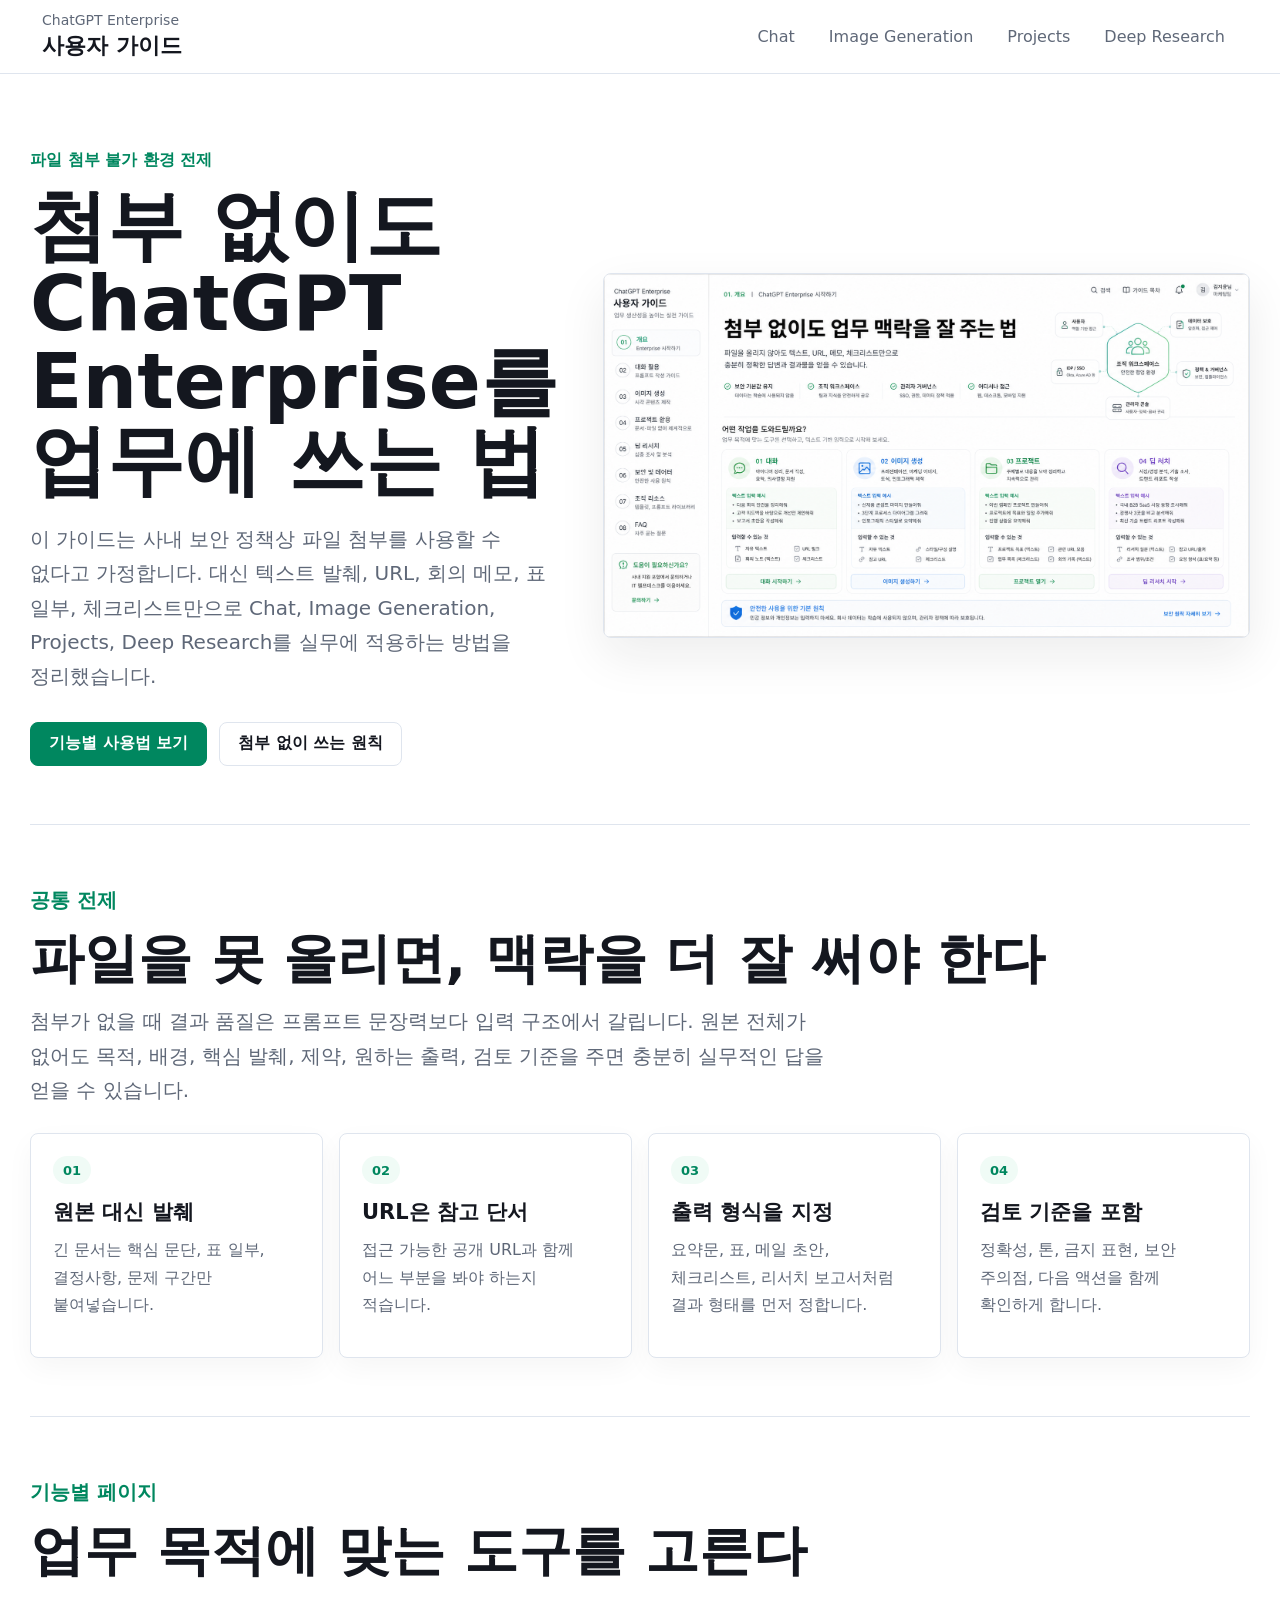
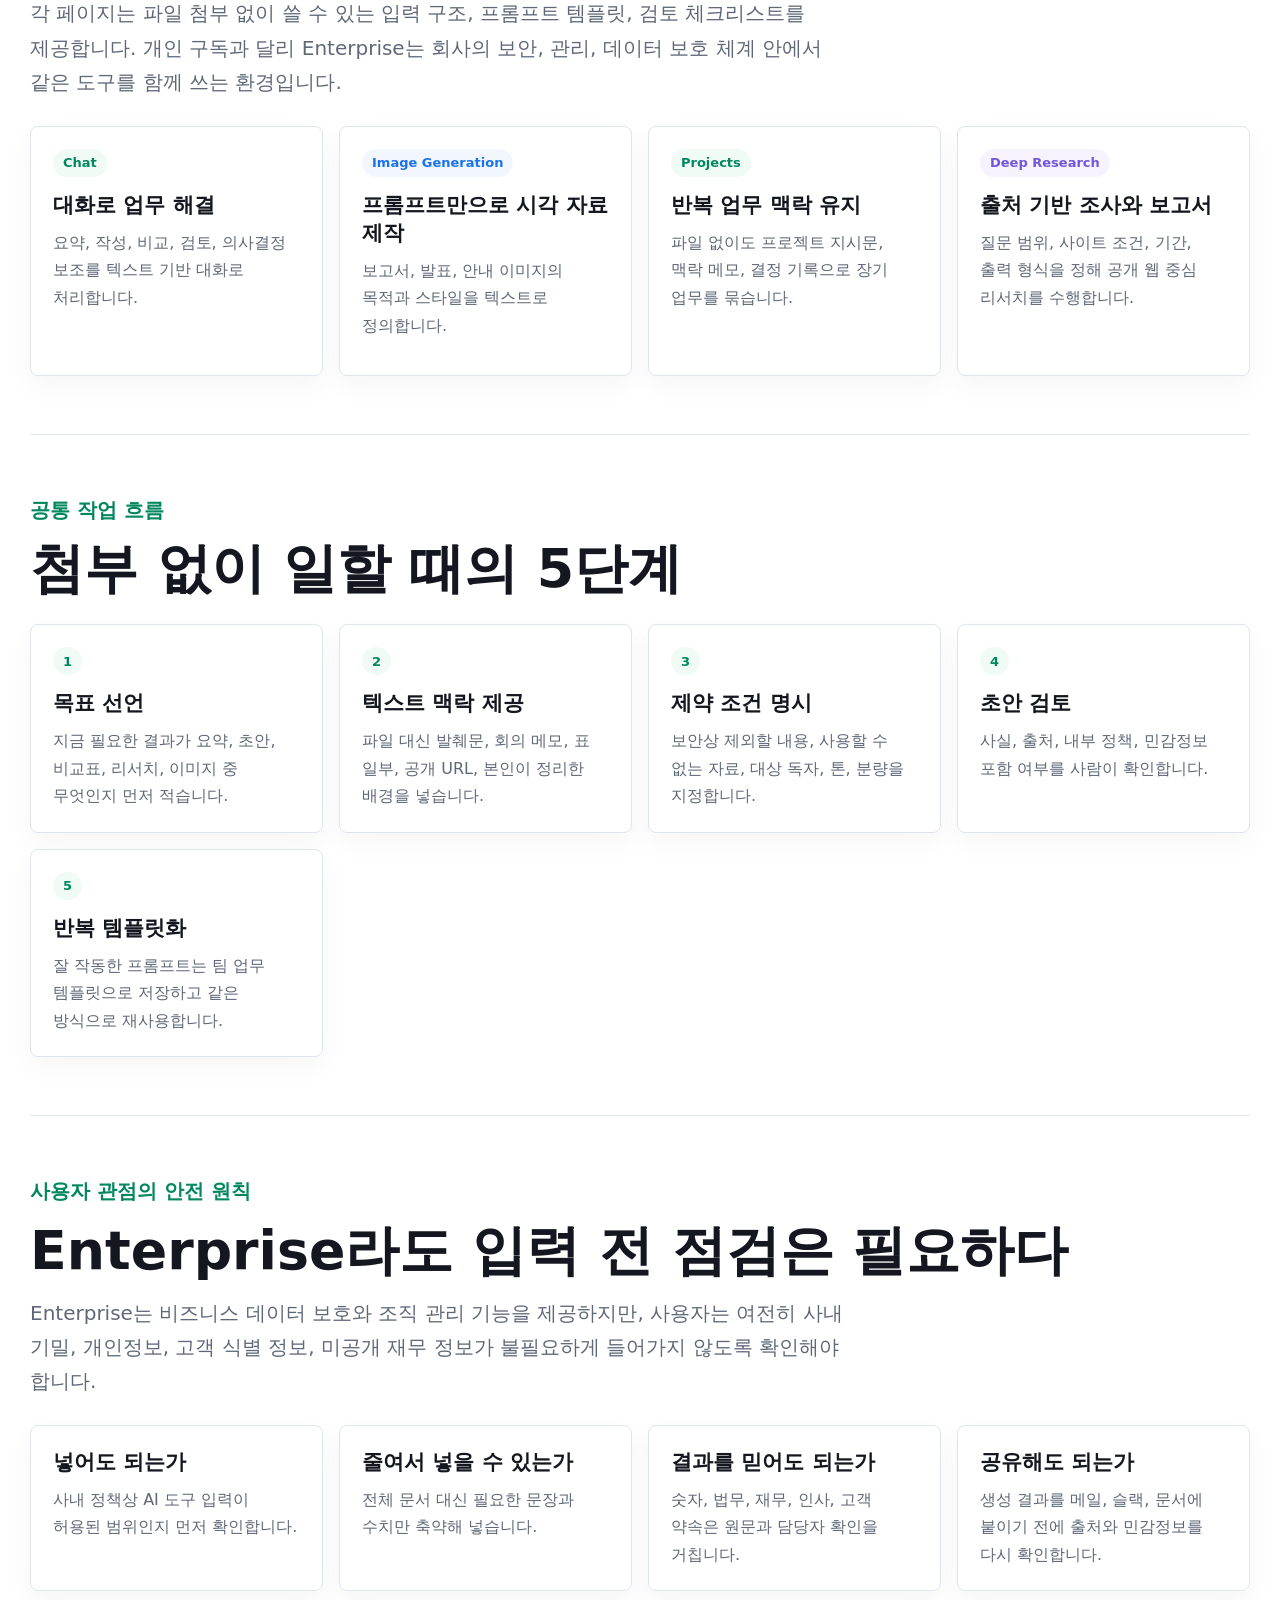
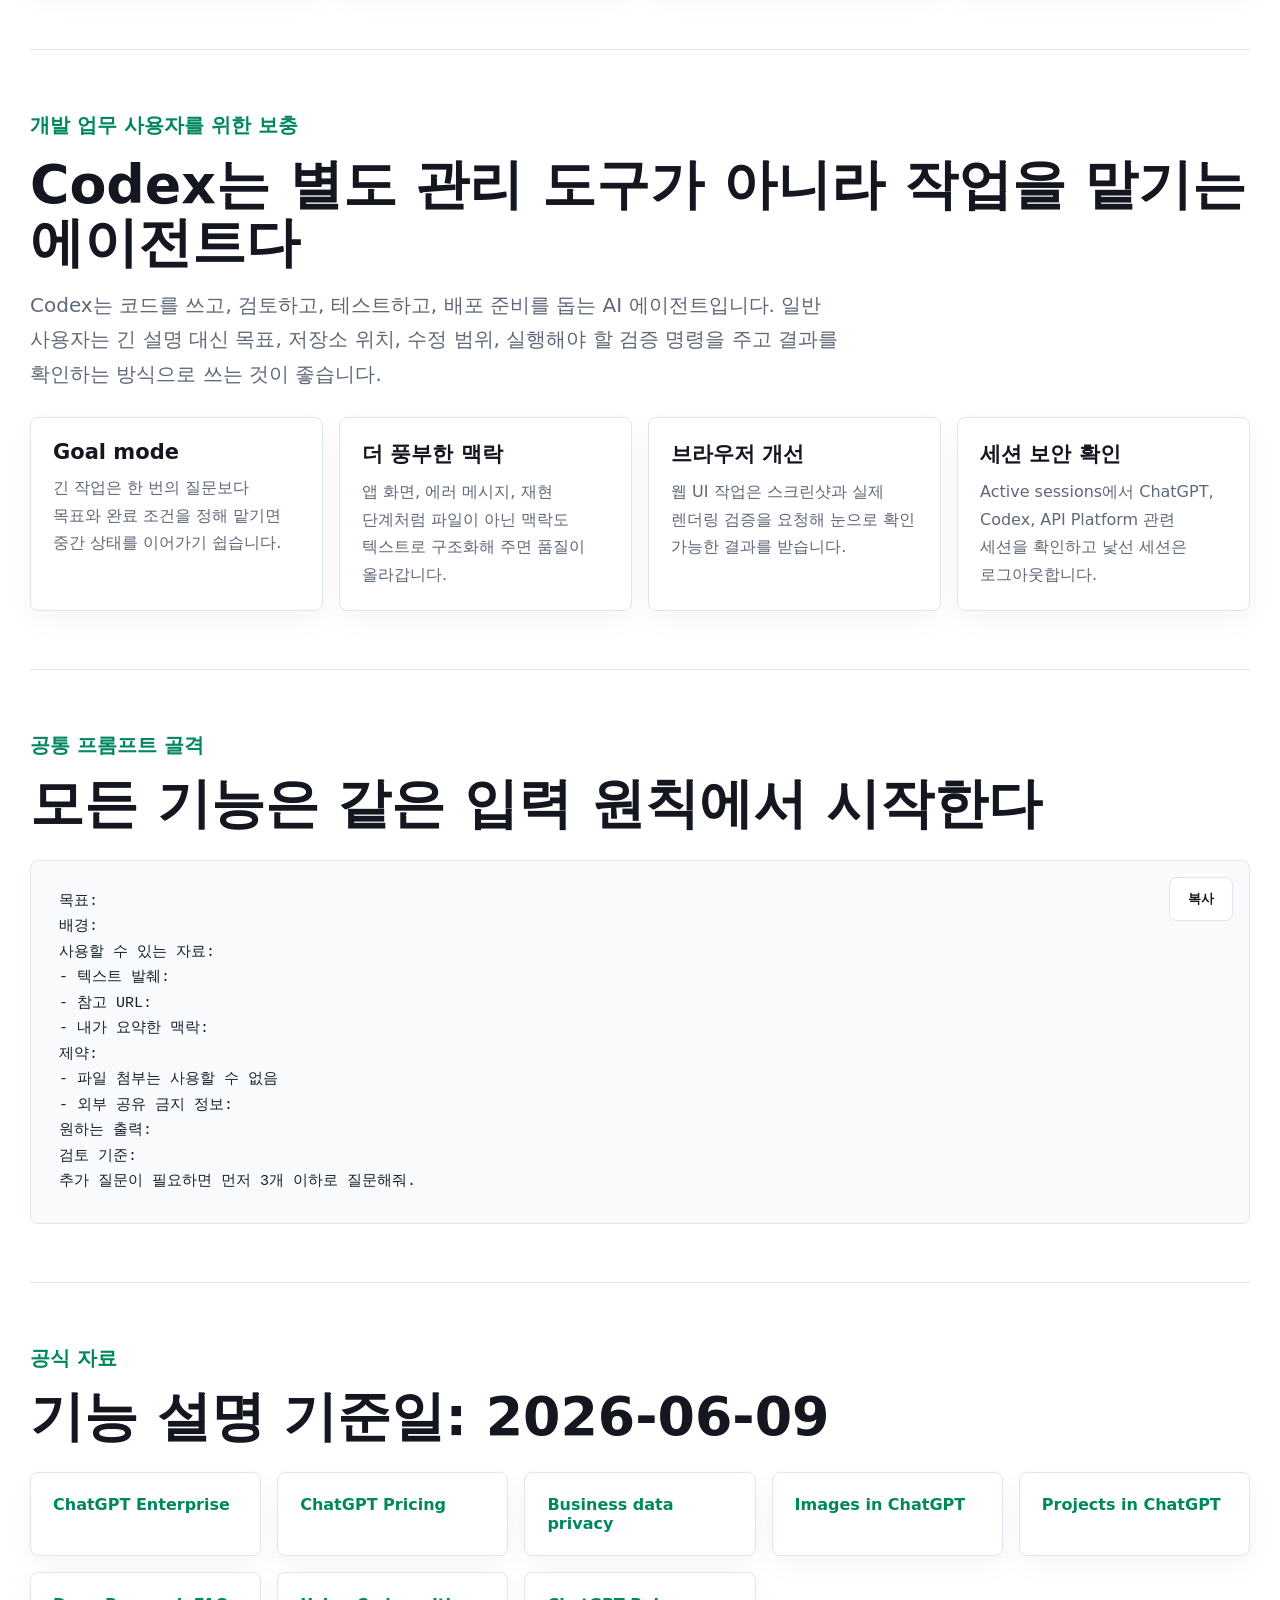
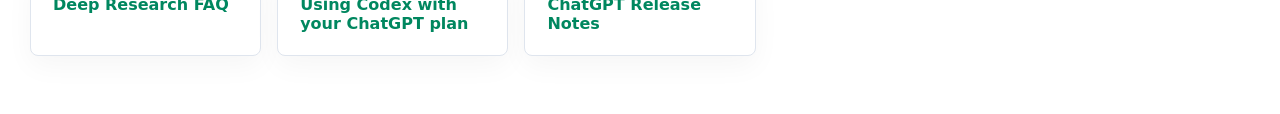
==== index.html @ dba547e9 "Redesign guide with white feature pages" ====
<!doctype html>
<html lang="ko">
  <head>
    <meta charset="utf-8" />
    <meta name="viewport" content="width=device-width, initial-scale=1" />
    <title>ChatGPT Enterprise 사용자 가이드</title>
    <meta
      name="description"
      content="파일 첨부가 불가한 환경에서 ChatGPT Enterprise의 Chat, Image Generation, Projects, Deep Research를 업무에 활용하는 화이트 테마 사용자 가이드"
    />
    <link rel="icon" href="data:image/svg+xml,%3Csvg xmlns='http://www.w3.org/2000/svg' viewBox='0 0 64 64'%3E%3Crect width='64' height='64' rx='14' fill='%23ffffff'/%3E%3Cpath d='M17 33c0-9 6.7-16 15-16s15 7 15 16-6.7 14-15 14-15-5-15-14Z' fill='none' stroke='%2300875f' stroke-width='5'/%3E%3Cpath d='M24 30h16M24 38h12' stroke='%231a73e8' stroke-width='5' stroke-linecap='round'/%3E%3C/svg%3E" />
    <link rel="stylesheet" href="styles.css" />
  </head>
  <body data-page="home">
    <header class="topbar">
      <a class="brand" href="./index.html" aria-label="ChatGPT Enterprise 사용자 가이드 홈">
        <span>ChatGPT Enterprise</span>
        <strong>사용자 가이드</strong>
      </a>
      <nav class="topnav" aria-label="주요 페이지">
        <a href="./pages/chat.html">Chat</a>
        <a href="./pages/image-generation.html">Image Generation</a>
        <a href="./pages/projects.html">Projects</a>
        <a href="./pages/deep-research.html">Deep Research</a>
      </nav>
    </header>

    <main>
      <section id="hero" class="hero light-hero">
        <div class="hero-copy">
          <p class="eyebrow">파일 첨부 불가 환경 전제</p>
          <h1>첨부 없이도 ChatGPT Enterprise를 업무에 쓰는 법</h1>
          <p class="hero-lead">
            이 가이드는 사내 보안 정책상 파일 첨부를 사용할 수 없다고 가정합니다.
            대신 텍스트 발췌, URL, 회의 메모, 표 일부, 체크리스트만으로 Chat, Image Generation,
            Projects, Deep Research를 실무에 적용하는 방법을 정리했습니다.
          </p>
          <div class="hero-actions">
            <a class="button primary" href="#features">기능별 사용법 보기</a>
            <a class="button secondary" href="#no-attachments">첨부 없이 쓰는 원칙</a>
          </div>
        </div>
        <figure class="hero-image">
          <img src="assets/guide-overview-white.png" alt="파일 첨부 없이 ChatGPT Enterprise의 주요 기능을 사용하는 화이트 테마 개요 이미지" />
        </figure>
      </section>

      <section id="no-attachments" class="section">
        <div class="section-head">
          <p class="eyebrow">공통 전제</p>
          <h2>파일을 못 올리면, 맥락을 더 잘 써야 한다</h2>
          <p>
            첨부가 없을 때 결과 품질은 프롬프트 문장력보다 입력 구조에서 갈립니다.
            원본 전체가 없어도 목적, 배경, 핵심 발췌, 제약, 원하는 출력, 검토 기준을 주면
            충분히 실무적인 답을 얻을 수 있습니다.
          </p>
        </div>
        <div class="principles">
          <article>
            <span>01</span>
            <h3>원본 대신 발췌</h3>
            <p>긴 문서는 핵심 문단, 표 일부, 결정사항, 문제 구간만 붙여넣습니다.</p>
          </article>
          <article>
            <span>02</span>
            <h3>URL은 참고 단서</h3>
            <p>접근 가능한 공개 URL과 함께 어느 부분을 봐야 하는지 적습니다.</p>
          </article>
          <article>
            <span>03</span>
            <h3>출력 형식을 지정</h3>
            <p>요약문, 표, 메일 초안, 체크리스트, 리서치 보고서처럼 결과 형태를 먼저 정합니다.</p>
          </article>
          <article>
            <span>04</span>
            <h3>검토 기준을 포함</h3>
            <p>정확성, 톤, 금지 표현, 보안 주의점, 다음 액션을 함께 확인하게 합니다.</p>
          </article>
        </div>
      </section>

      <section id="features" class="section">
        <div class="section-head">
          <p class="eyebrow">기능별 페이지</p>
          <h2>업무 목적에 맞는 도구를 고른다</h2>
          <p>
            각 페이지는 파일 첨부 없이 쓸 수 있는 입력 구조, 프롬프트 템플릿, 검토 체크리스트를 제공합니다.
            개인 구독과 달리 Enterprise는 회사의 보안, 관리, 데이터 보호 체계 안에서 같은 도구를 함께 쓰는 환경입니다.
          </p>
        </div>
        <div class="feature-cards">
          <a class="feature-card green" href="./pages/chat.html">
            <span>Chat</span>
            <h3>대화로 업무 해결</h3>
            <p>요약, 작성, 비교, 검토, 의사결정 보조를 텍스트 기반 대화로 처리합니다.</p>
          </a>
          <a class="feature-card blue" href="./pages/image-generation.html">
            <span>Image Generation</span>
            <h3>프롬프트만으로 시각 자료 제작</h3>
            <p>보고서, 발표, 안내 이미지의 목적과 스타일을 텍스트로 정의합니다.</p>
          </a>
          <a class="feature-card green" href="./pages/projects.html">
            <span>Projects</span>
            <h3>반복 업무 맥락 유지</h3>
            <p>파일 없이도 프로젝트 지시문, 맥락 메모, 결정 기록으로 장기 업무를 묶습니다.</p>
          </a>
          <a class="feature-card purple" href="./pages/deep-research.html">
            <span>Deep Research</span>
            <h3>출처 기반 조사와 보고서</h3>
            <p>질문 범위, 사이트 조건, 기간, 출력 형식을 정해 공개 웹 중심 리서치를 수행합니다.</p>
          </a>
        </div>
      </section>

      <section id="workflow" class="section">
        <div class="section-head">
          <p class="eyebrow">공통 작업 흐름</p>
          <h2>첨부 없이 일할 때의 5단계</h2>
        </div>
        <div class="steps">
          <article class="step-card">
            <span>1</span>
            <h3>목표 선언</h3>
            <p>지금 필요한 결과가 요약, 초안, 비교표, 리서치, 이미지 중 무엇인지 먼저 적습니다.</p>
          </article>
          <article class="step-card">
            <span>2</span>
            <h3>텍스트 맥락 제공</h3>
            <p>파일 대신 발췌문, 회의 메모, 표 일부, 공개 URL, 본인이 정리한 배경을 넣습니다.</p>
          </article>
          <article class="step-card">
            <span>3</span>
            <h3>제약 조건 명시</h3>
            <p>보안상 제외할 내용, 사용할 수 없는 자료, 대상 독자, 톤, 분량을 지정합니다.</p>
          </article>
          <article class="step-card">
            <span>4</span>
            <h3>초안 검토</h3>
            <p>사실, 출처, 내부 정책, 민감정보 포함 여부를 사람이 확인합니다.</p>
          </article>
          <article class="step-card">
            <span>5</span>
            <h3>반복 템플릿화</h3>
            <p>잘 작동한 프롬프트는 팀 업무 템플릿으로 저장하고 같은 방식으로 재사용합니다.</p>
          </article>
        </div>
      </section>

      <section id="safety" class="section">
        <div class="section-head">
          <p class="eyebrow">사용자 관점의 안전 원칙</p>
          <h2>Enterprise라도 입력 전 점검은 필요하다</h2>
          <p>
            Enterprise는 비즈니스 데이터 보호와 조직 관리 기능을 제공하지만, 사용자는 여전히
            사내 기밀, 개인정보, 고객 식별 정보, 미공개 재무 정보가 불필요하게 들어가지 않도록 확인해야 합니다.
          </p>
        </div>
        <div class="check-grid">
          <article class="check-card">
            <h3>넣어도 되는가</h3>
            <p>사내 정책상 AI 도구 입력이 허용된 범위인지 먼저 확인합니다.</p>
          </article>
          <article class="check-card">
            <h3>줄여서 넣을 수 있는가</h3>
            <p>전체 문서 대신 필요한 문장과 수치만 축약해 넣습니다.</p>
          </article>
          <article class="check-card">
            <h3>결과를 믿어도 되는가</h3>
            <p>숫자, 법무, 재무, 인사, 고객 약속은 원문과 담당자 확인을 거칩니다.</p>
          </article>
          <article class="check-card">
            <h3>공유해도 되는가</h3>
            <p>생성 결과를 메일, 슬랙, 문서에 붙이기 전에 출처와 민감정보를 다시 확인합니다.</p>
          </article>
        </div>
      </section>

      <section id="codex-updates" class="section">
        <div class="section-head">
          <p class="eyebrow">개발 업무 사용자를 위한 보충</p>
          <h2>Codex는 별도 관리 도구가 아니라 작업을 맡기는 에이전트다</h2>
          <p>
            Codex는 코드를 쓰고, 검토하고, 테스트하고, 배포 준비를 돕는 AI 에이전트입니다.
            일반 사용자는 긴 설명 대신 목표, 저장소 위치, 수정 범위, 실행해야 할 검증 명령을 주고 결과를 확인하는 방식으로 쓰는 것이 좋습니다.
          </p>
        </div>
        <div class="check-grid">
          <article class="check-card">
            <h3>Goal mode</h3>
            <p>긴 작업은 한 번의 질문보다 목표와 완료 조건을 정해 맡기면 중간 상태를 이어가기 쉽습니다.</p>
          </article>
          <article class="check-card">
            <h3>더 풍부한 맥락</h3>
            <p>앱 화면, 에러 메시지, 재현 단계처럼 파일이 아닌 맥락도 텍스트로 구조화해 주면 품질이 올라갑니다.</p>
          </article>
          <article class="check-card">
            <h3>브라우저 개선</h3>
            <p>웹 UI 작업은 스크린샷과 실제 렌더링 검증을 요청해 눈으로 확인 가능한 결과를 받습니다.</p>
          </article>
          <article class="check-card">
            <h3>세션 보안 확인</h3>
            <p>Active sessions에서 ChatGPT, Codex, API Platform 관련 세션을 확인하고 낯선 세션은 로그아웃합니다.</p>
          </article>
        </div>
      </section>

      <section id="prompt-template" class="section">
        <div class="section-head">
          <p class="eyebrow">공통 프롬프트 골격</p>
          <h2>모든 기능은 같은 입력 원칙에서 시작한다</h2>
        </div>
        <div class="prompt-panel">
          <button class="copy-button" type="button" data-copy-target="basePrompt">복사</button>
          <pre id="basePrompt"><code>목표:
배경:
사용할 수 있는 자료:
- 텍스트 발췌:
- 참고 URL:
- 내가 요약한 맥락:
제약:
- 파일 첨부는 사용할 수 없음
- 외부 공유 금지 정보:
원하는 출력:
검토 기준:
추가 질문이 필요하면 먼저 3개 이하로 질문해줘.</code></pre>
        </div>
      </section>

      <section id="sources" class="section sources">
        <div class="section-head">
          <p class="eyebrow">공식 자료</p>
          <h2>기능 설명 기준일: 2026-06-09</h2>
        </div>
        <div class="source-list">
          <a href="https://chatgpt.com/business/enterprise/" target="_blank" rel="noreferrer">ChatGPT Enterprise</a>
          <a href="https://chatgpt.com/pricing/" target="_blank" rel="noreferrer">ChatGPT Pricing</a>
          <a href="https://openai.com/business-data/" target="_blank" rel="noreferrer">Business data privacy</a>
          <a href="https://help.openai.com/en/articles/11084440-chatgpt-image-library" target="_blank" rel="noreferrer">Images in ChatGPT</a>
          <a href="https://help.openai.com/en/articles/10169521-using-projects-in-chatgpt" target="_blank" rel="noreferrer">Projects in ChatGPT</a>
          <a href="https://help.openai.com/en/articles/10500283-deep-research-faq" target="_blank" rel="noreferrer">Deep Research FAQ</a>
          <a href="https://help.openai.com/en/articles/11369540" target="_blank" rel="noreferrer">Using Codex with your ChatGPT plan</a>
          <a href="https://help.openai.com/en/articles/6825453-chatgpt-release-notes" target="_blank" rel="noreferrer">ChatGPT Release Notes</a>
        </div>
      </section>
    </main>

    <script src="script.js"></script>
  </body>
</html>
---- styles.css ----
:root {
  --bg: #ffffff;
  --surface: #ffffff;
  --soft: #f6f8fb;
  --soft-green: #f0fbf6;
  --soft-blue: #f2f7ff;
  --text: #14171f;
  --muted: #5f6878;
  --line: #dfe5ee;
  --green: #00875f;
  --green-2: #10a37f;
  --blue: #1a73e8;
  --purple: #7257d9;
  --shadow: 0 18px 48px rgba(20, 23, 31, 0.08);
  --radius: 8px;
  font-family: Inter, "Segoe UI", "Apple SD Gothic Neo", "Malgun Gothic", system-ui, sans-serif;
}

* { box-sizing: border-box; }
html { scroll-behavior: smooth; }
body {
  margin: 0;
  color: var(--text);
  background: var(--bg);
  letter-spacing: 0;
}
a { color: inherit; }

.topbar {
  position: sticky;
  top: 0;
  z-index: 30;
  display: flex;
  align-items: center;
  justify-content: space-between;
  gap: 24px;
  min-height: 74px;
  padding: 0 42px;
  border-bottom: 1px solid var(--line);
  background: rgba(255, 255, 255, 0.88);
  backdrop-filter: blur(16px);
}
.brand {
  display: grid;
  gap: 3px;
  text-decoration: none;
}
.brand span {
  color: var(--muted);
  font-size: 14px;
}
.brand strong {
  font-size: 22px;
}
.topnav {
  display: flex;
  gap: 8px;
  flex-wrap: wrap;
}
.topnav a {
  padding: 10px 13px;
  color: var(--muted);
  text-decoration: none;
  border-radius: var(--radius);
}
.topnav a:hover,
.topnav a[aria-current="page"] {
  color: var(--green);
  background: var(--soft-green);
}

main {
  width: min(1220px, calc(100vw - 40px));
  margin: 0 auto;
}
.hero,
.feature-hero {
  display: grid;
  grid-template-columns: minmax(0, 0.82fr) minmax(420px, 1fr);
  gap: 42px;
  align-items: center;
  padding: 72px 0 58px;
}
.hero-copy,
.feature-copy { min-width: 0; }
.eyebrow {
  margin: 0 0 13px;
  color: var(--green);
  font-weight: 800;
}
h1, h2, h3, p {
  margin-top: 0;
  word-break: keep-all;
  overflow-wrap: break-word;
}
h1 {
  margin-bottom: 22px;
  font-size: clamp(48px, 6vw, 86px);
  line-height: 1.02;
  letter-spacing: 0;
}
h2 {
  margin-bottom: 16px;
  font-size: clamp(32px, 4.2vw, 58px);
  line-height: 1.08;
}
h3 {
  margin-bottom: 10px;
  font-size: 21px;
}
p, li, td, th {
  color: var(--muted);
  font-size: 16px;
  line-height: 1.72;
}
.hero-lead,
.section-head p {
  max-width: 820px;
  font-size: 20px;
}
.hero-actions,
.page-actions {
  display: flex;
  flex-wrap: wrap;
  gap: 12px;
  margin-top: 28px;
}
.button,
.copy-button {
  display: inline-flex;
  align-items: center;
  justify-content: center;
  min-height: 44px;
  padding: 0 18px;
  border: 1px solid var(--line);
  border-radius: var(--radius);
  background: var(--surface);
  color: var(--text);
  text-decoration: none;
  font-weight: 800;
  cursor: pointer;
}
.button.primary {
  border-color: var(--green);
  background: var(--green);
  color: white;
}
.button.secondary:hover,
.copy-button:hover {
  border-color: var(--green);
  color: var(--green);
}
.hero-image,
.feature-image {
  margin: 0;
  overflow: hidden;
  border: 1px solid var(--line);
  border-radius: var(--radius);
  background: var(--surface);
  box-shadow: var(--shadow);
}
.hero-image img,
.feature-image img {
  display: block;
  width: 100%;
  height: auto;
}
.section {
  padding: 58px 0;
  border-top: 1px solid var(--line);
}
.section-head {
  margin-bottom: 26px;
}
.principles,
.feature-cards,
.steps,
.check-grid,
.source-list,
.page-grid {
  display: grid;
  gap: 16px;
}
.principles,
.feature-cards,
.steps,
.check-grid {
  grid-template-columns: repeat(4, 1fr);
}
.page-grid {
  grid-template-columns: repeat(3, 1fr);
}
.principles article,
.feature-card,
.step-card,
.check-card,
.source-list a,
.note-card {
  padding: 22px;
  border: 1px solid var(--line);
  border-radius: var(--radius);
  background: var(--surface);
  box-shadow: 0 10px 28px rgba(20, 23, 31, 0.04);
}
.principles article span,
.step-card span,
.feature-card span {
  display: inline-flex;
  min-height: 28px;
  align-items: center;
  margin-bottom: 14px;
  padding: 0 10px;
  border-radius: 999px;
  background: var(--soft-green);
  color: var(--green);
  font-size: 13px;
  font-weight: 900;
}
.feature-card {
  min-height: 250px;
  text-decoration: none;
  transition: transform 0.18s ease, border-color 0.18s ease;
}
.feature-card:hover {
  transform: translateY(-3px);
  border-color: var(--green);
}
.feature-card.blue span { color: var(--blue); background: var(--soft-blue); }
.feature-card.purple span { color: var(--purple); background: #f6f3ff; }
.feature-card p,
.step-card p,
.check-card p,
.note-card p { margin-bottom: 0; }

.prompt-panel {
  position: relative;
  border: 1px solid var(--line);
  border-radius: var(--radius);
  background: #f8fafc;
}
.prompt-panel .copy-button {
  position: absolute;
  top: 16px;
  right: 16px;
}
pre {
  margin: 0;
  padding: 28px;
  overflow-x: auto;
  color: #17202e;
  font-size: 15px;
  line-height: 1.7;
  white-space: pre-wrap;
}
.source-list {
  grid-template-columns: repeat(5, 1fr);
}
.source-list a {
  color: var(--green);
  text-decoration: none;
  font-weight: 800;
}

.feature-layout {
  display: grid;
  grid-template-columns: 250px minmax(0, 1fr);
  gap: 34px;
  align-items: start;
}
.side-rail {
  position: sticky;
  top: 96px;
  display: grid;
  gap: 10px;
}
.side-rail a {
  padding: 12px 14px;
  color: var(--muted);
  text-decoration: none;
  border: 1px solid transparent;
  border-radius: var(--radius);
}
.side-rail a:hover,
.side-rail a.active {
  color: var(--green);
  border-color: var(--line);
  background: var(--soft-green);
}
.feature-content {
  min-width: 0;
}
.notice {
  padding: 20px 22px;
  border: 1px solid #b8e4d3;
  border-radius: var(--radius);
  background: var(--soft-green);
}
.notice strong {
  display: block;
  margin-bottom: 6px;
  color: var(--green);
}
.table-wrap {
  overflow-x: auto;
  border: 1px solid var(--line);
  border-radius: var(--radius);
}
table {
  width: 100%;
  min-width: 760px;
  border-collapse: collapse;
}
th, td {
  padding: 16px;
  text-align: left;
  vertical-align: top;
  border-bottom: 1px solid var(--line);
}
th {
  color: var(--green);
  background: var(--soft);
}
.footer-nav {
  display: flex;
  justify-content: space-between;
  gap: 16px;
  padding: 44px 0 70px;
}

@media (max-width: 1040px) {
  .hero,
  .feature-hero,
  .feature-layout {
    grid-template-columns: 1fr;
  }
  .side-rail {
    position: static;
    grid-template-columns: repeat(4, 1fr);
  }
  .principles,
  .feature-cards,
  .steps,
  .check-grid,
  .page-grid,
  .source-list {
    grid-template-columns: repeat(2, 1fr);
  }
}

@media (max-width: 680px) {
  .topbar {
    align-items: flex-start;
    padding: 16px 18px;
    flex-direction: column;
  }
  main {
    width: min(100vw - 28px, 1220px);
  }
  .hero,
  .feature-hero {
    padding-top: 42px;
  }
  h1 {
    font-size: 42px;
  }
  h2 {
    font-size: 32px;
  }
  .hero-lead,
  .section-head p {
    font-size: 17px;
  }
  .principles,
  .feature-cards,
  .steps,
  .check-grid,
  .page-grid,
  .source-list,
  .side-rail {
    grid-template-columns: 1fr;
  }
  .prompt-panel .copy-button {
    position: static;
    margin: 16px 16px 0;
  }
  pre {
    padding: 18px;
  }
  .footer-nav {
    flex-direction: column;
  }
}
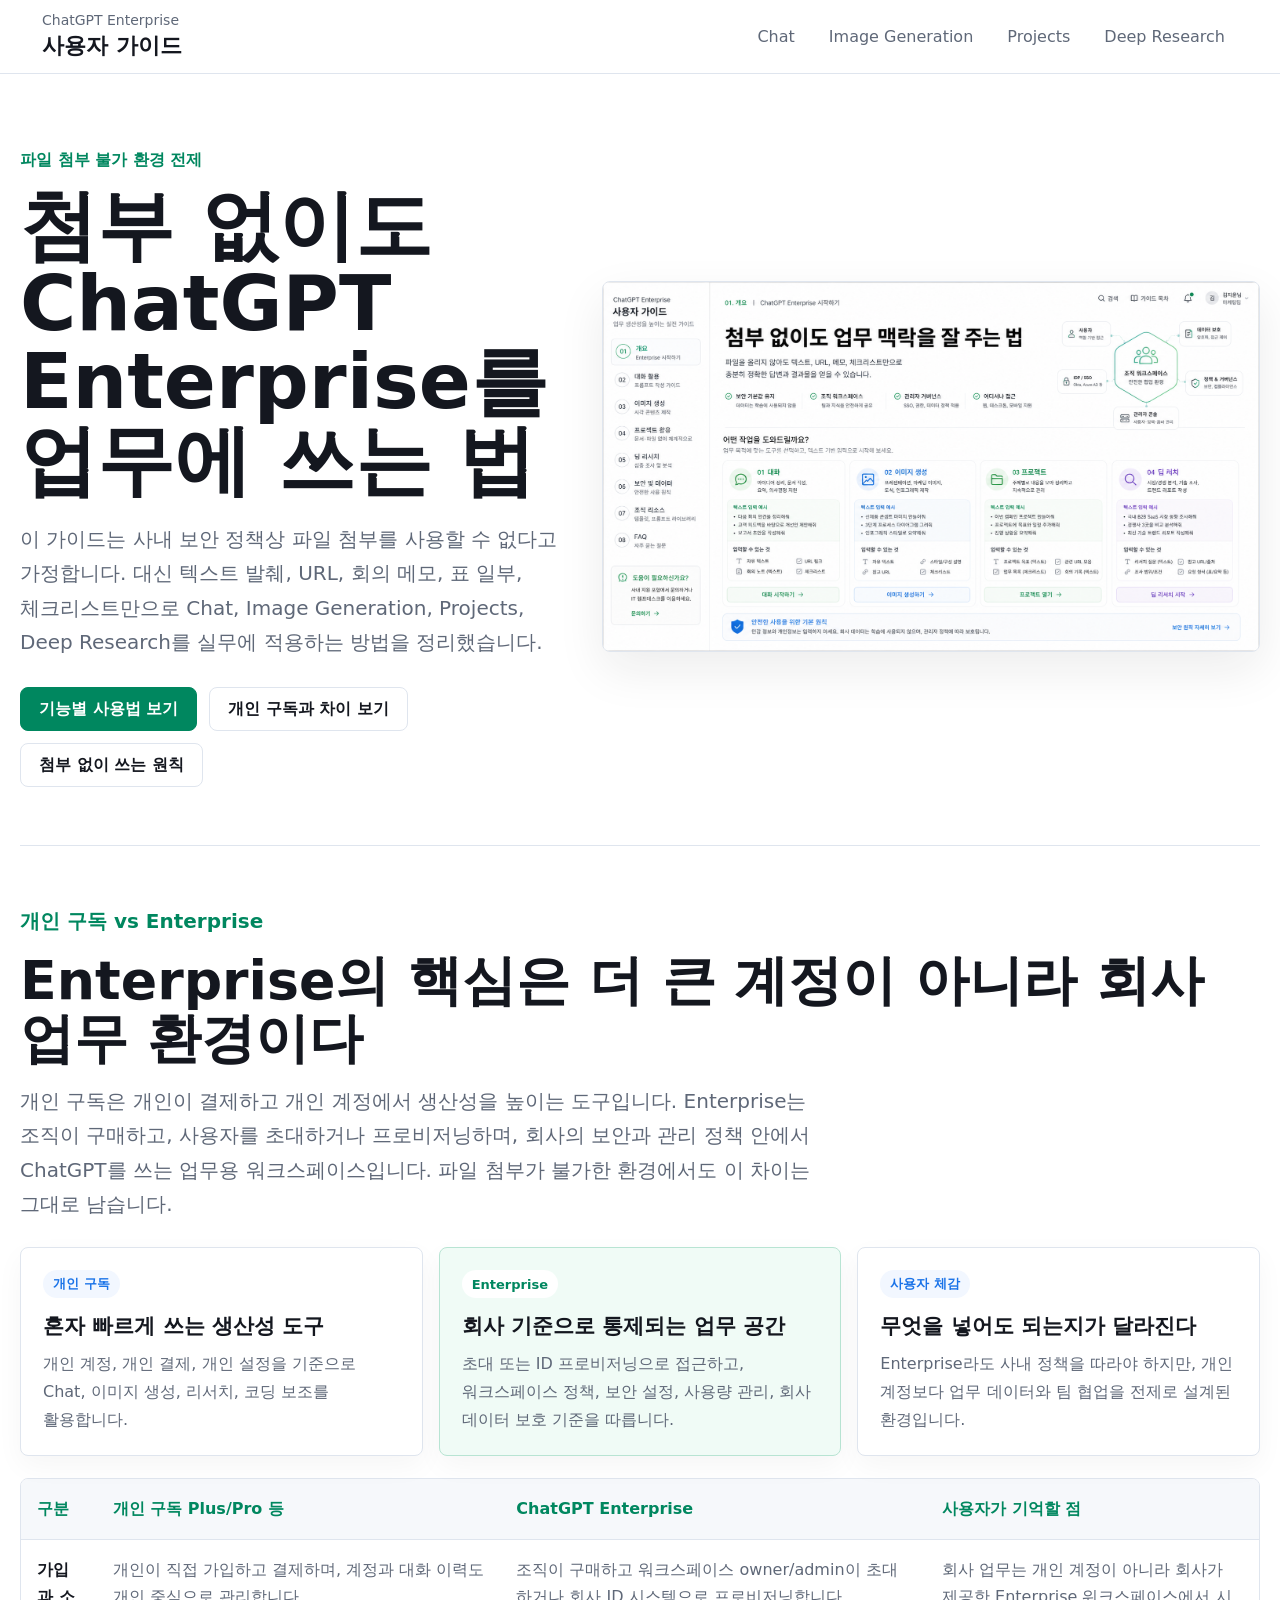
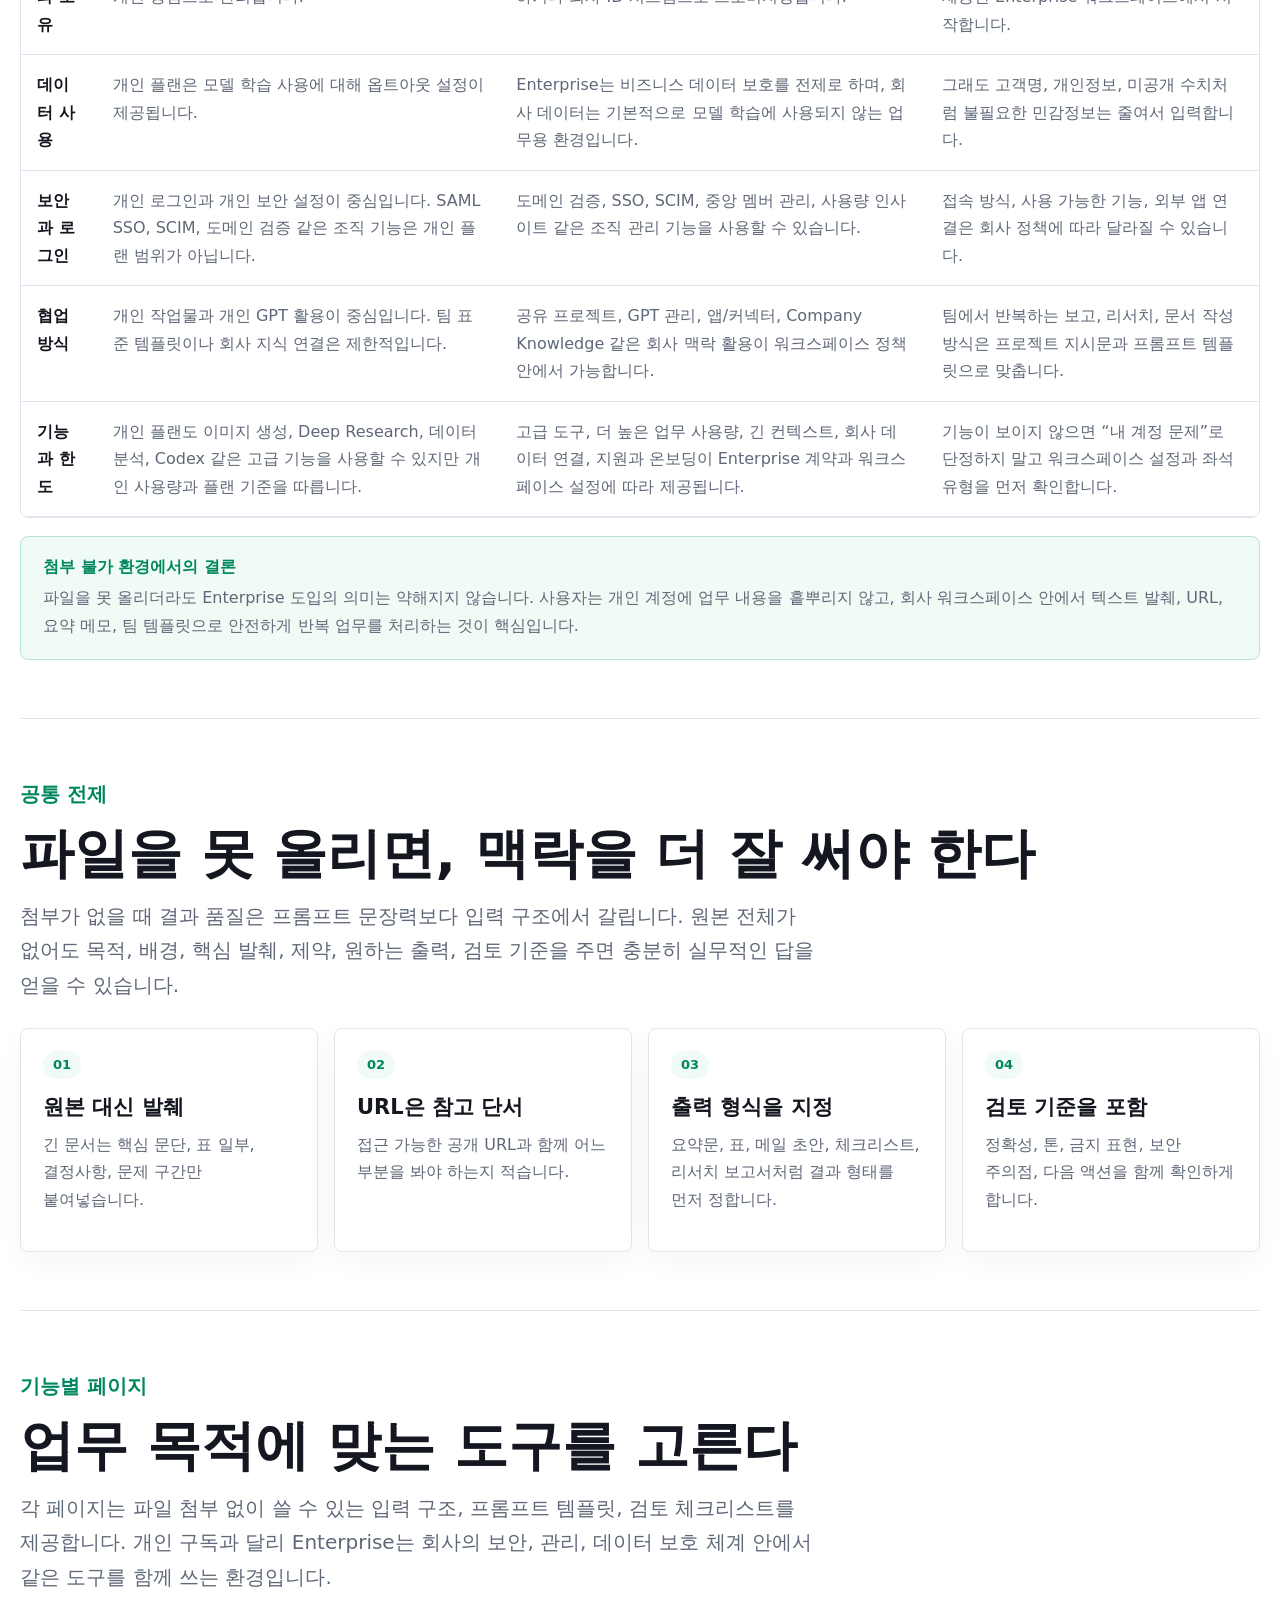
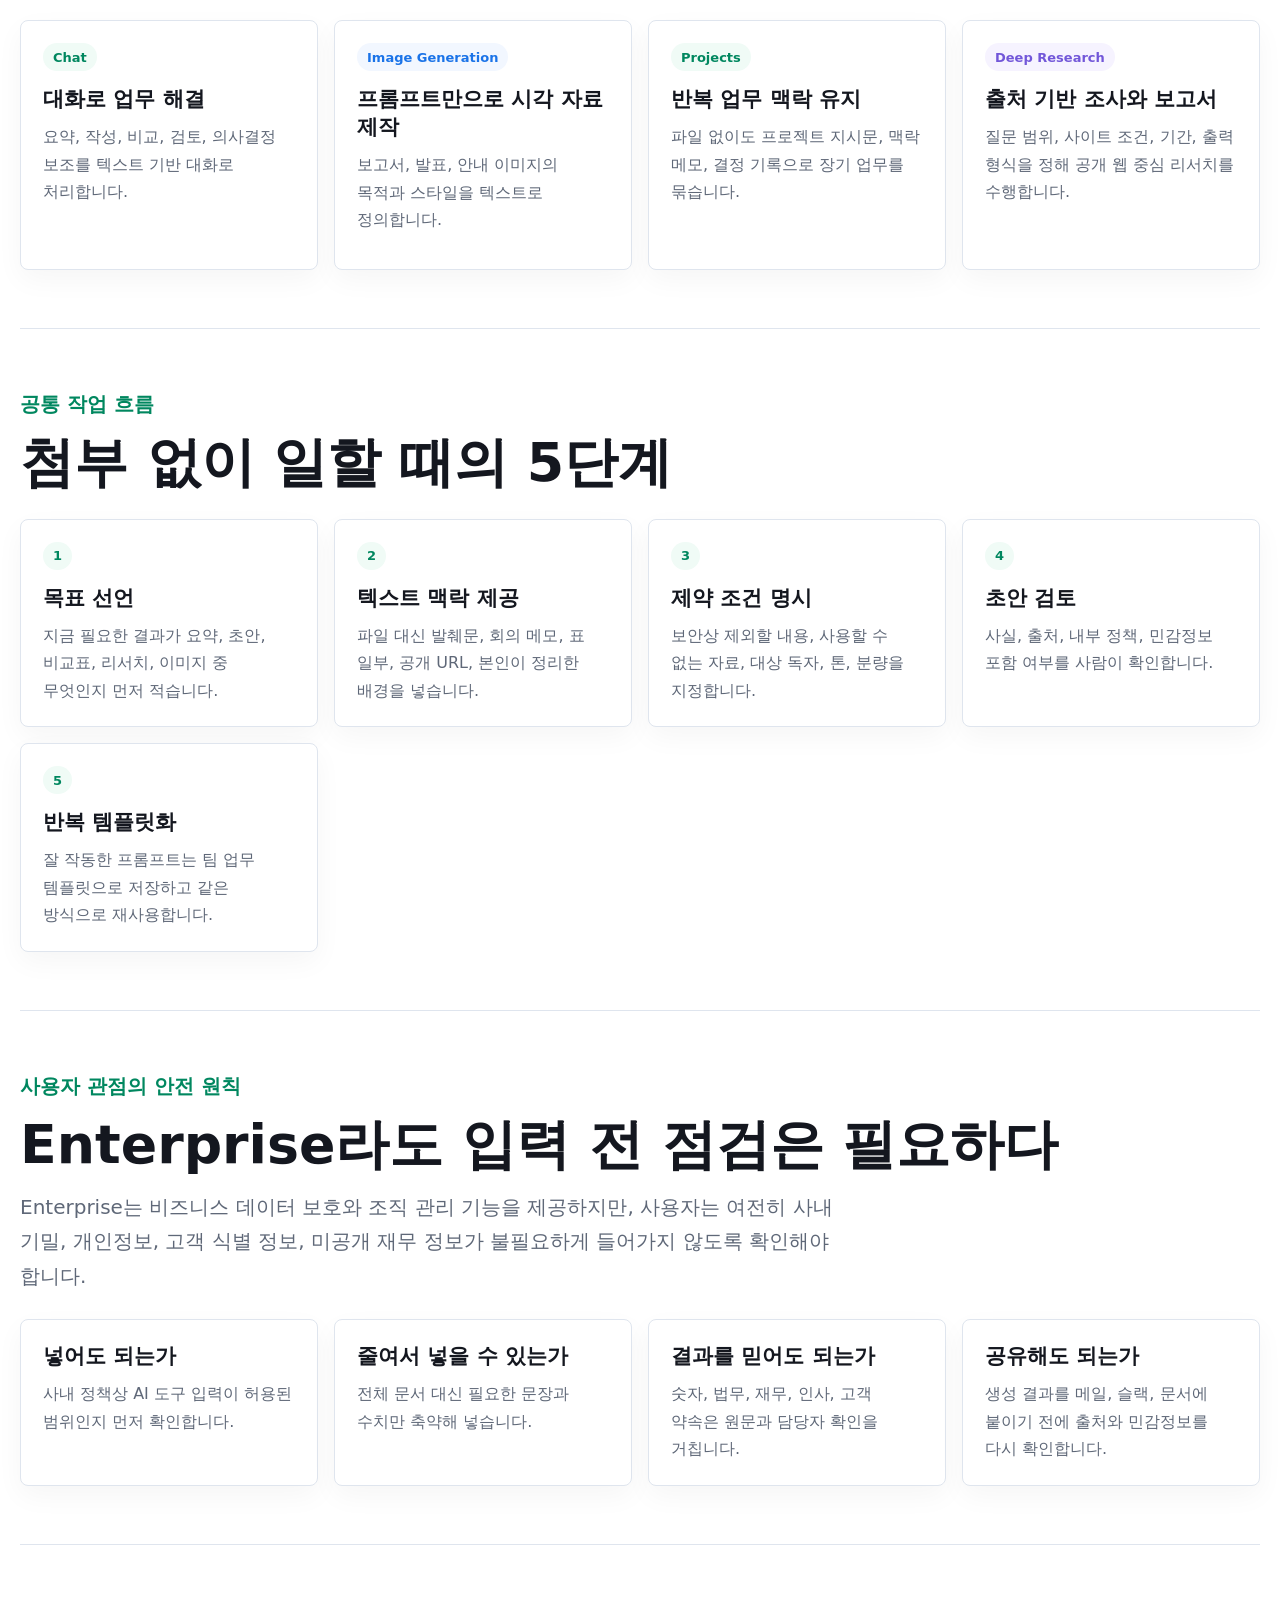
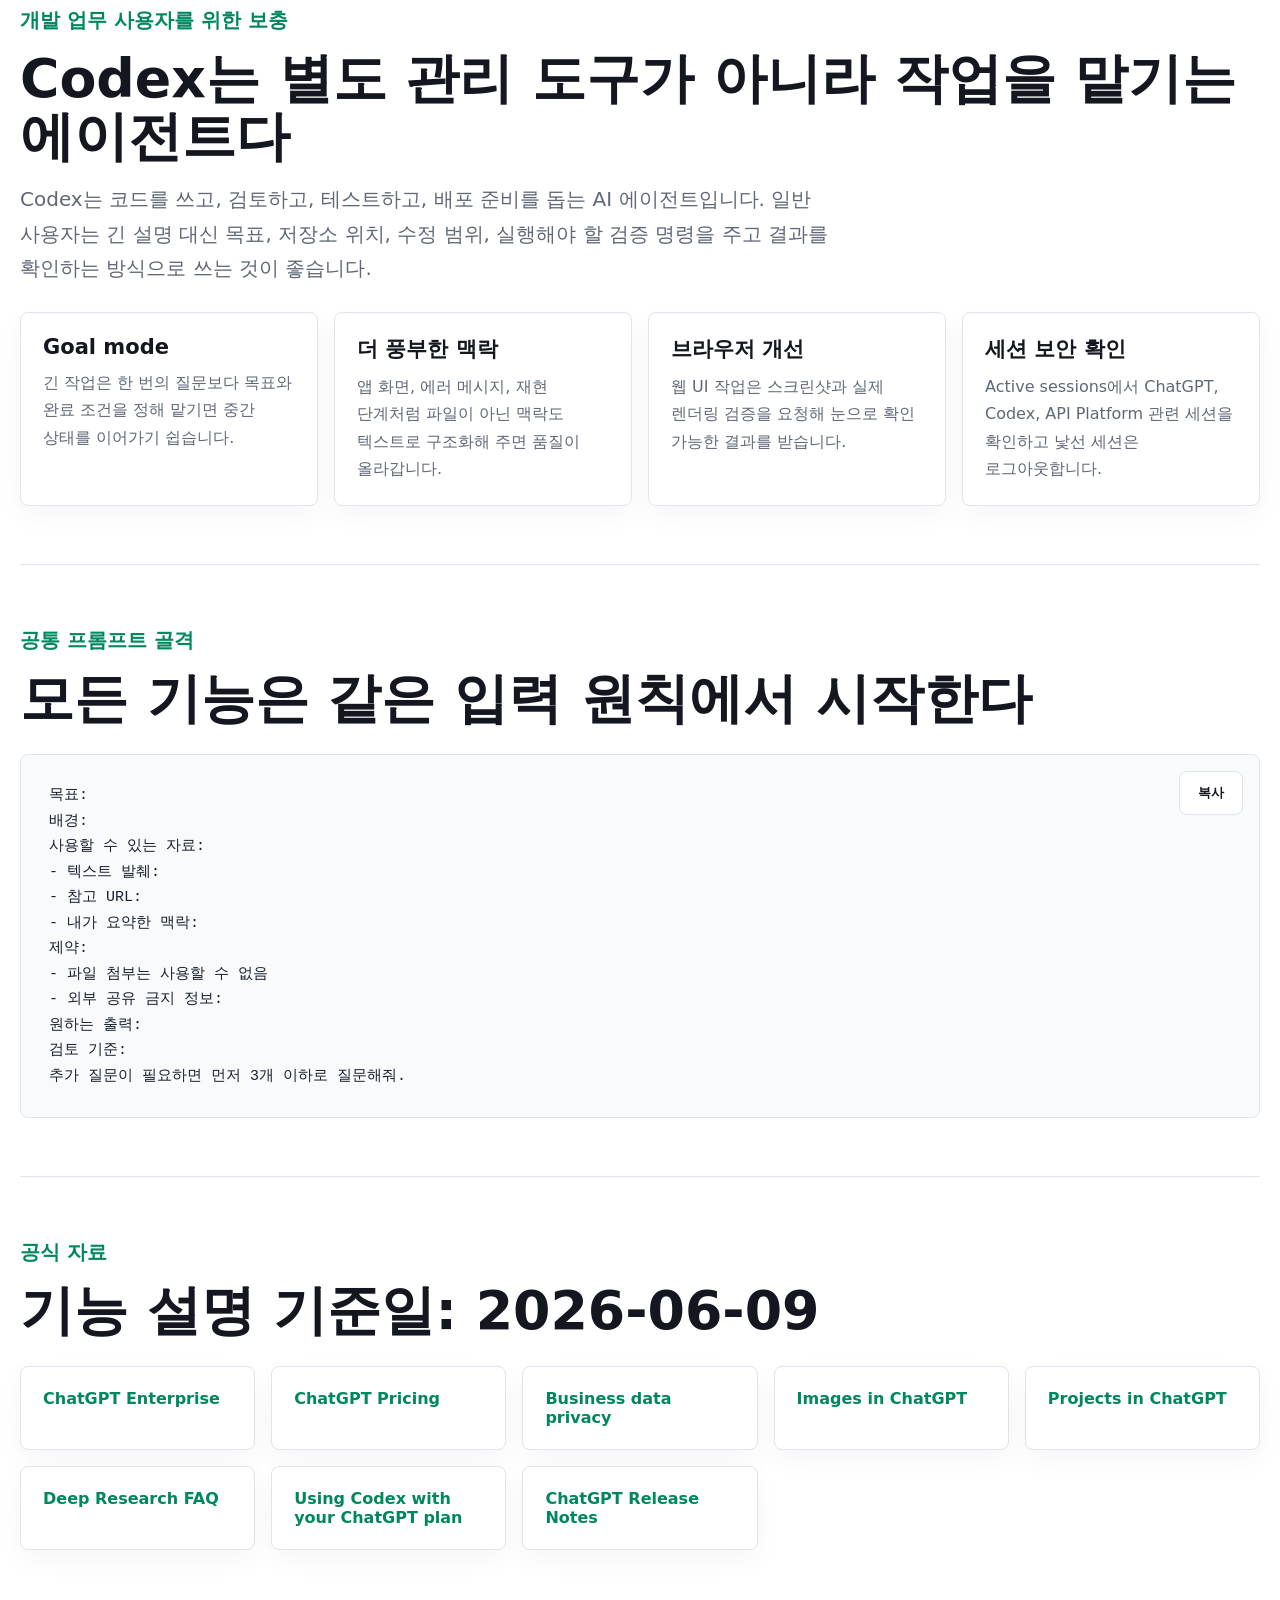
==== commit f3a38d18: "Restore subscription comparison section" ====
--- a/index.html
+++ b/index.html
@@ -37,12 +37,96 @@
           </p>
           <div class="hero-actions">
             <a class="button primary" href="#features">기능별 사용법 보기</a>
+            <a class="button secondary" href="#subscription-difference">개인 구독과 차이 보기</a>
             <a class="button secondary" href="#no-attachments">첨부 없이 쓰는 원칙</a>
           </div>
         </div>
         <figure class="hero-image">
           <img src="assets/guide-overview-white.png" alt="파일 첨부 없이 ChatGPT Enterprise의 주요 기능을 사용하는 화이트 테마 개요 이미지" />
         </figure>
+      </section>
+
+      <section id="subscription-difference" class="section">
+        <div class="section-head">
+          <p class="eyebrow">개인 구독 vs Enterprise</p>
+          <h2>Enterprise의 핵심은 더 큰 계정이 아니라 회사 업무 환경이다</h2>
+          <p>
+            개인 구독은 개인이 결제하고 개인 계정에서 생산성을 높이는 도구입니다.
+            Enterprise는 조직이 구매하고, 사용자를 초대하거나 프로비저닝하며, 회사의 보안과 관리 정책 안에서 ChatGPT를 쓰는 업무용 워크스페이스입니다.
+            파일 첨부가 불가한 환경에서도 이 차이는 그대로 남습니다.
+          </p>
+        </div>
+
+        <div class="difference-grid">
+          <article class="difference-card">
+            <span>개인 구독</span>
+            <h3>혼자 빠르게 쓰는 생산성 도구</h3>
+            <p>개인 계정, 개인 결제, 개인 설정을 기준으로 Chat, 이미지 생성, 리서치, 코딩 보조를 활용합니다.</p>
+          </article>
+          <article class="difference-card strong">
+            <span>Enterprise</span>
+            <h3>회사 기준으로 통제되는 업무 공간</h3>
+            <p>초대 또는 ID 프로비저닝으로 접근하고, 워크스페이스 정책, 보안 설정, 사용량 관리, 회사 데이터 보호 기준을 따릅니다.</p>
+          </article>
+          <article class="difference-card">
+            <span>사용자 체감</span>
+            <h3>무엇을 넣어도 되는지가 달라진다</h3>
+            <p>Enterprise라도 사내 정책을 따라야 하지만, 개인 계정보다 업무 데이터와 팀 협업을 전제로 설계된 환경입니다.</p>
+          </article>
+        </div>
+
+        <div class="table-wrap comparison-table">
+          <table>
+            <thead>
+              <tr>
+                <th>구분</th>
+                <th>개인 구독 Plus/Pro 등</th>
+                <th>ChatGPT Enterprise</th>
+                <th>사용자가 기억할 점</th>
+              </tr>
+            </thead>
+            <tbody>
+              <tr>
+                <td>가입과 소유</td>
+                <td>개인이 직접 가입하고 결제하며, 계정과 대화 이력도 개인 중심으로 관리합니다.</td>
+                <td>조직이 구매하고 워크스페이스 owner/admin이 초대하거나 회사 ID 시스템으로 프로비저닝합니다.</td>
+                <td>회사 업무는 개인 계정이 아니라 회사가 제공한 Enterprise 워크스페이스에서 시작합니다.</td>
+              </tr>
+              <tr>
+                <td>데이터 사용</td>
+                <td>개인 플랜은 모델 학습 사용에 대해 옵트아웃 설정이 제공됩니다.</td>
+                <td>Enterprise는 비즈니스 데이터 보호를 전제로 하며, 회사 데이터는 기본적으로 모델 학습에 사용되지 않는 업무용 환경입니다.</td>
+                <td>그래도 고객명, 개인정보, 미공개 수치처럼 불필요한 민감정보는 줄여서 입력합니다.</td>
+              </tr>
+              <tr>
+                <td>보안과 로그인</td>
+                <td>개인 로그인과 개인 보안 설정이 중심입니다. SAML SSO, SCIM, 도메인 검증 같은 조직 기능은 개인 플랜 범위가 아닙니다.</td>
+                <td>도메인 검증, SSO, SCIM, 중앙 멤버 관리, 사용량 인사이트 같은 조직 관리 기능을 사용할 수 있습니다.</td>
+                <td>접속 방식, 사용 가능한 기능, 외부 앱 연결은 회사 정책에 따라 달라질 수 있습니다.</td>
+              </tr>
+              <tr>
+                <td>협업 방식</td>
+                <td>개인 작업물과 개인 GPT 활용이 중심입니다. 팀 표준 템플릿이나 회사 지식 연결은 제한적입니다.</td>
+                <td>공유 프로젝트, GPT 관리, 앱/커넥터, Company Knowledge 같은 회사 맥락 활용이 워크스페이스 정책 안에서 가능합니다.</td>
+                <td>팀에서 반복하는 보고, 리서치, 문서 작성 방식은 프로젝트 지시문과 프롬프트 템플릿으로 맞춥니다.</td>
+              </tr>
+              <tr>
+                <td>기능과 한도</td>
+                <td>개인 플랜도 이미지 생성, Deep Research, 데이터 분석, Codex 같은 고급 기능을 사용할 수 있지만 개인 사용량과 플랜 기준을 따릅니다.</td>
+                <td>고급 도구, 더 높은 업무 사용량, 긴 컨텍스트, 회사 데이터 연결, 지원과 온보딩이 Enterprise 계약과 워크스페이스 설정에 따라 제공됩니다.</td>
+                <td>기능이 보이지 않으면 “내 계정 문제”로 단정하지 말고 워크스페이스 설정과 좌석 유형을 먼저 확인합니다.</td>
+              </tr>
+            </tbody>
+          </table>
+        </div>
+
+        <div class="difference-note">
+          <strong>첨부 불가 환경에서의 결론</strong>
+          <p>
+            파일을 못 올리더라도 Enterprise 도입의 의미는 약해지지 않습니다.
+            사용자는 개인 계정에 업무 내용을 흩뿌리지 않고, 회사 워크스페이스 안에서 텍스트 발췌, URL, 요약 메모, 팀 템플릿으로 안전하게 반복 업무를 처리하는 것이 핵심입니다.
+          </p>
+        </div>
       </section>
 
       <section id="no-attachments" class="section">
--- a/styles.css
+++ b/styles.css
@@ -70,7 +70,7 @@
 }
 
 main {
-  width: min(1220px, calc(100vw - 40px));
+  width: min(1360px, calc(100vw - 40px));
   margin: 0 auto;
 }
 .hero,
@@ -80,6 +80,10 @@
   gap: 42px;
   align-items: center;
   padding: 72px 0 58px;
+}
+.feature-hero {
+  grid-template-columns: minmax(360px, 0.68fr) minmax(640px, 1.32fr);
+  gap: 56px;
 }
 .hero-copy,
 .feature-copy { min-width: 0; }
@@ -165,6 +169,50 @@
   width: 100%;
   height: auto;
 }
+.feature-image {
+  align-self: center;
+}
+.feature-image img {
+  min-height: 390px;
+  object-fit: cover;
+  object-position: center;
+}
+.feature-preview {
+  padding: 0 0 58px;
+}
+.feature-preview figure {
+  margin: 0;
+  overflow: hidden;
+  border: 1px solid var(--line);
+  border-radius: var(--radius);
+  background: var(--surface);
+  box-shadow: var(--shadow);
+}
+.feature-preview figure > a {
+  display: block;
+  cursor: zoom-in;
+}
+.feature-preview img {
+  display: block;
+  width: 100%;
+  height: auto;
+}
+.feature-preview figcaption {
+  padding: 14px 18px;
+  color: var(--muted);
+  font-size: 14px;
+  line-height: 1.5;
+  border-top: 1px solid var(--line);
+  background: #fbfcfd;
+}
+.feature-preview figcaption a {
+  color: var(--green);
+  font-weight: 800;
+  text-decoration: none;
+}
+.feature-preview figcaption a:hover {
+  text-decoration: underline;
+}
 .section {
   padding: 58px 0;
   border-top: 1px solid var(--line);
@@ -174,6 +222,7 @@
 }
 .principles,
 .feature-cards,
+.difference-grid,
 .steps,
 .check-grid,
 .source-list,
@@ -183,15 +232,21 @@
 }
 .principles,
 .feature-cards,
+.difference-grid,
 .steps,
 .check-grid {
   grid-template-columns: repeat(4, 1fr);
 }
+.difference-grid {
+  grid-template-columns: repeat(3, 1fr);
+  margin-bottom: 22px;
+}
 .page-grid {
   grid-template-columns: repeat(3, 1fr);
 }
 .principles article,
 .feature-card,
+.difference-card,
 .step-card,
 .check-card,
 .source-list a,
@@ -228,9 +283,55 @@
 .feature-card.blue span { color: var(--blue); background: var(--soft-blue); }
 .feature-card.purple span { color: var(--purple); background: #f6f3ff; }
 .feature-card p,
+.difference-card p,
 .step-card p,
 .check-card p,
 .note-card p { margin-bottom: 0; }
+.difference-card span {
+  display: inline-flex;
+  min-height: 28px;
+  align-items: center;
+  margin-bottom: 14px;
+  padding: 0 10px;
+  border-radius: 999px;
+  background: var(--soft-blue);
+  color: var(--blue);
+  font-size: 13px;
+  font-weight: 900;
+}
+.difference-card.strong {
+  border-color: #b8e4d3;
+  background: var(--soft-green);
+}
+.difference-card.strong span {
+  color: var(--green);
+  background: #ffffff;
+}
+.comparison-table {
+  margin-top: 18px;
+}
+.comparison-table table {
+  min-width: 980px;
+}
+.comparison-table td:first-child {
+  color: var(--text);
+  font-weight: 900;
+}
+.difference-note {
+  margin-top: 18px;
+  padding: 20px 22px;
+  border: 1px solid #b8e4d3;
+  border-radius: var(--radius);
+  background: var(--soft-green);
+}
+.difference-note strong {
+  display: block;
+  margin-bottom: 6px;
+  color: var(--green);
+}
+.difference-note p {
+  margin-bottom: 0;
+}
 
 .prompt-panel {
   position: relative;
@@ -333,12 +434,17 @@
   .feature-layout {
     grid-template-columns: 1fr;
   }
+  .feature-image img {
+    min-height: 0;
+    object-fit: contain;
+  }
   .side-rail {
     position: static;
     grid-template-columns: repeat(4, 1fr);
   }
   .principles,
   .feature-cards,
+.difference-grid,
   .steps,
   .check-grid,
   .page-grid,
@@ -354,7 +460,7 @@
     flex-direction: column;
   }
   main {
-    width: min(100vw - 28px, 1220px);
+    width: min(100vw - 28px, 1360px);
   }
   .hero,
   .feature-hero {
@@ -372,6 +478,7 @@
   }
   .principles,
   .feature-cards,
+.difference-grid,
   .steps,
   .check-grid,
   .page-grid,
@@ -383,6 +490,12 @@
     position: static;
     margin: 16px 16px 0;
   }
+  .feature-preview {
+    padding-bottom: 42px;
+  }
+  .feature-preview figcaption {
+    font-size: 13px;
+  }
   pre {
     padding: 18px;
   }
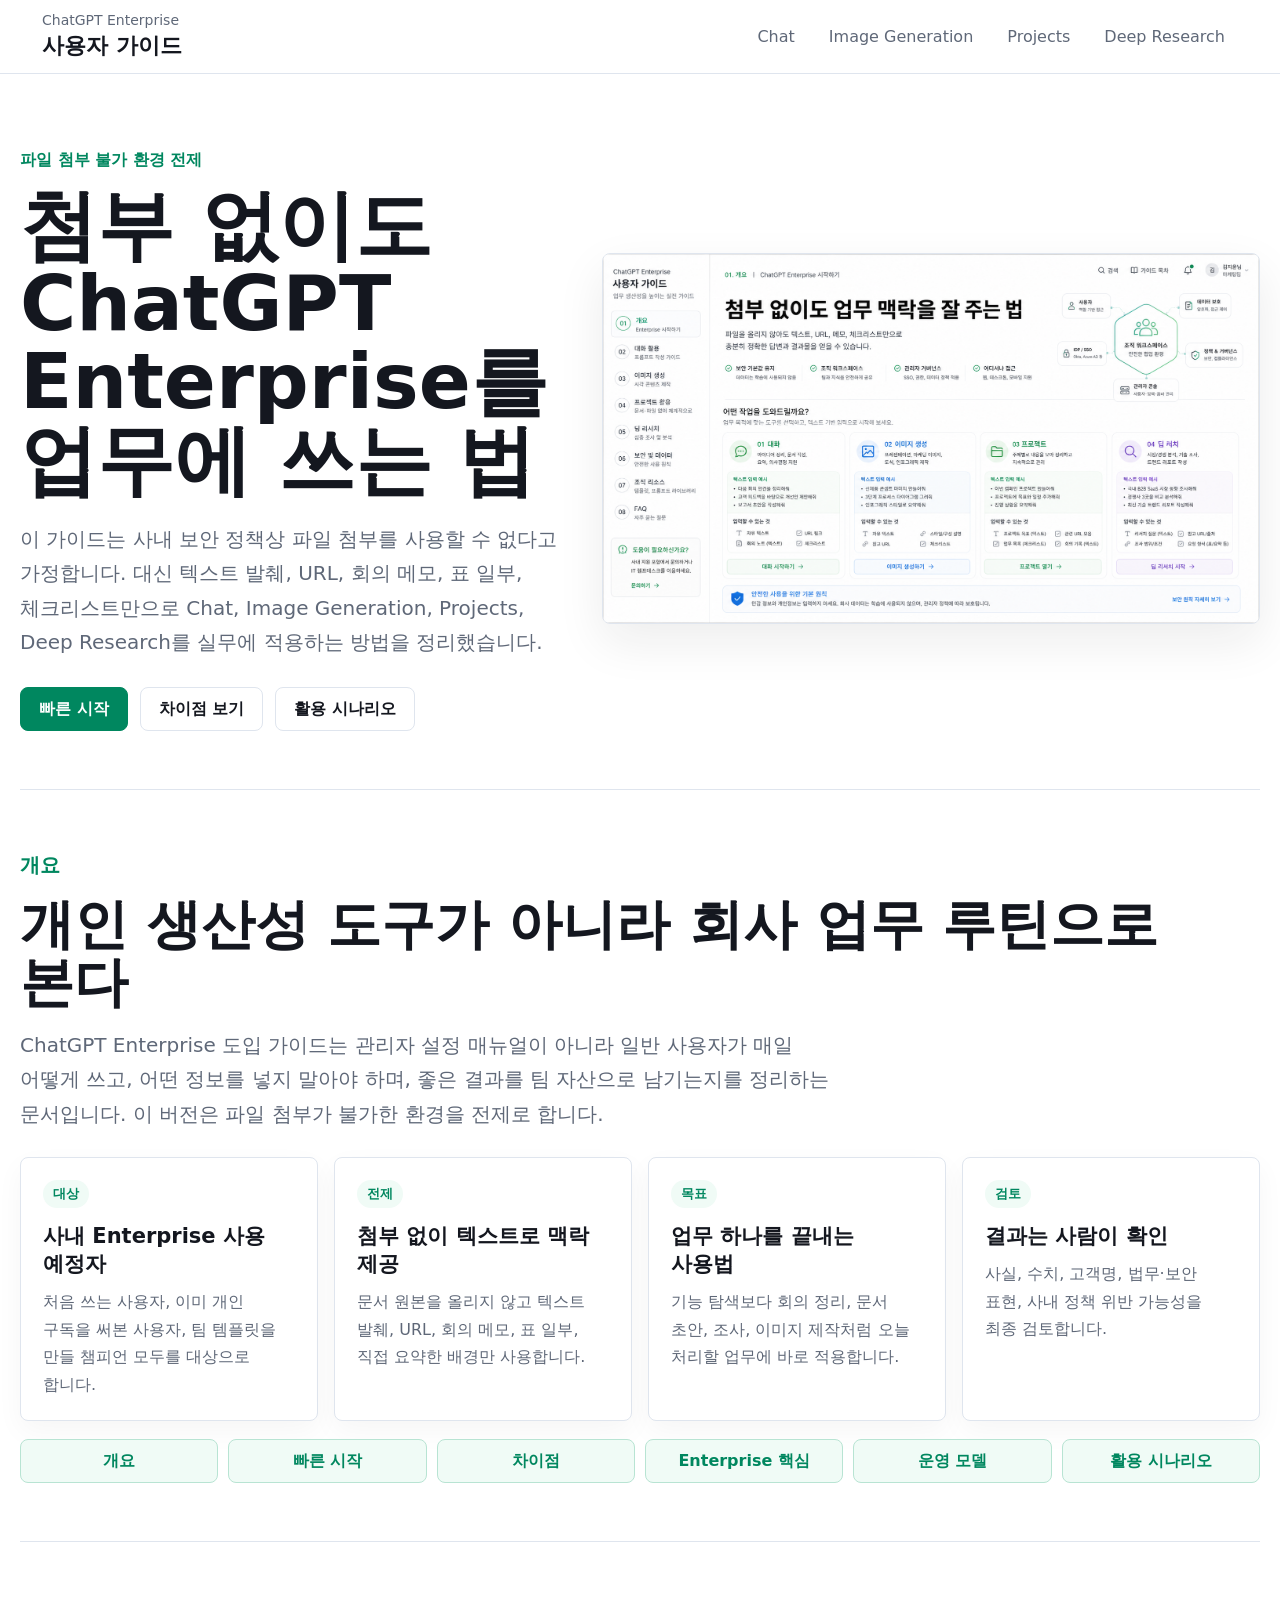
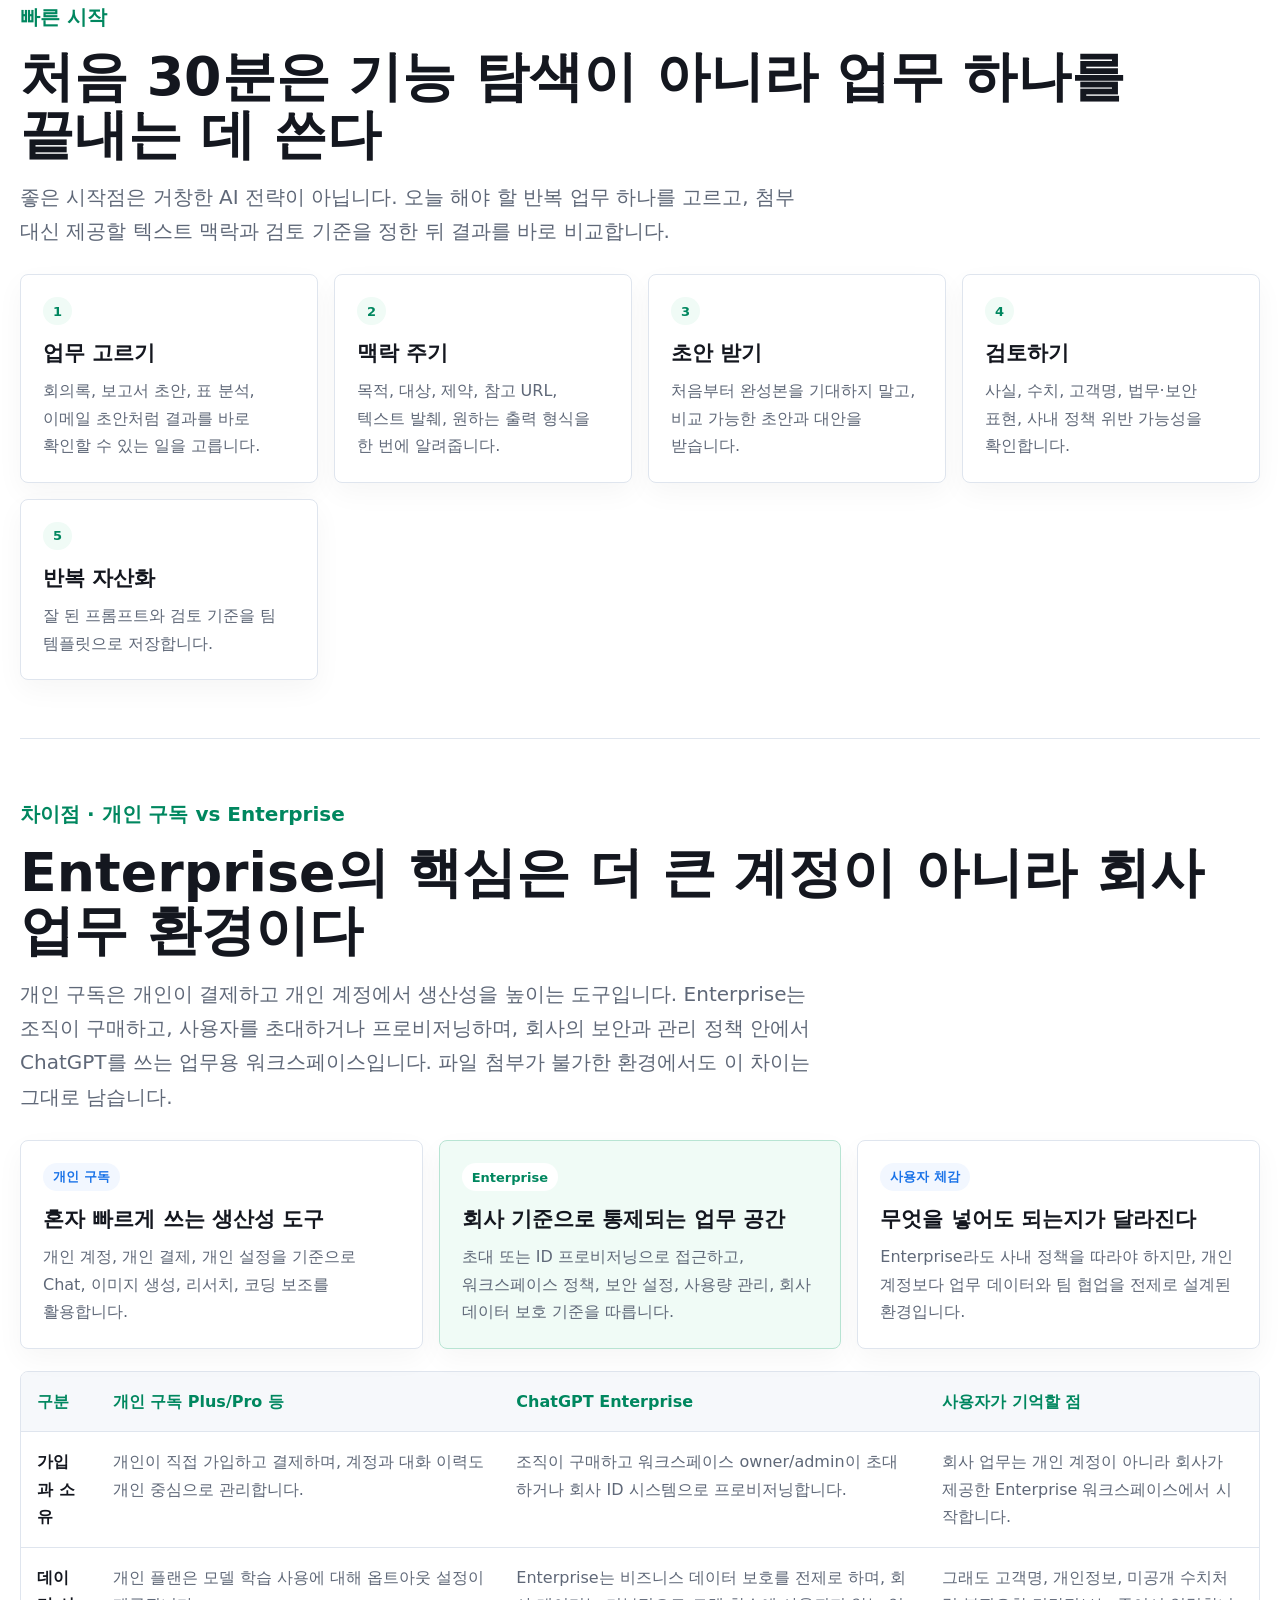
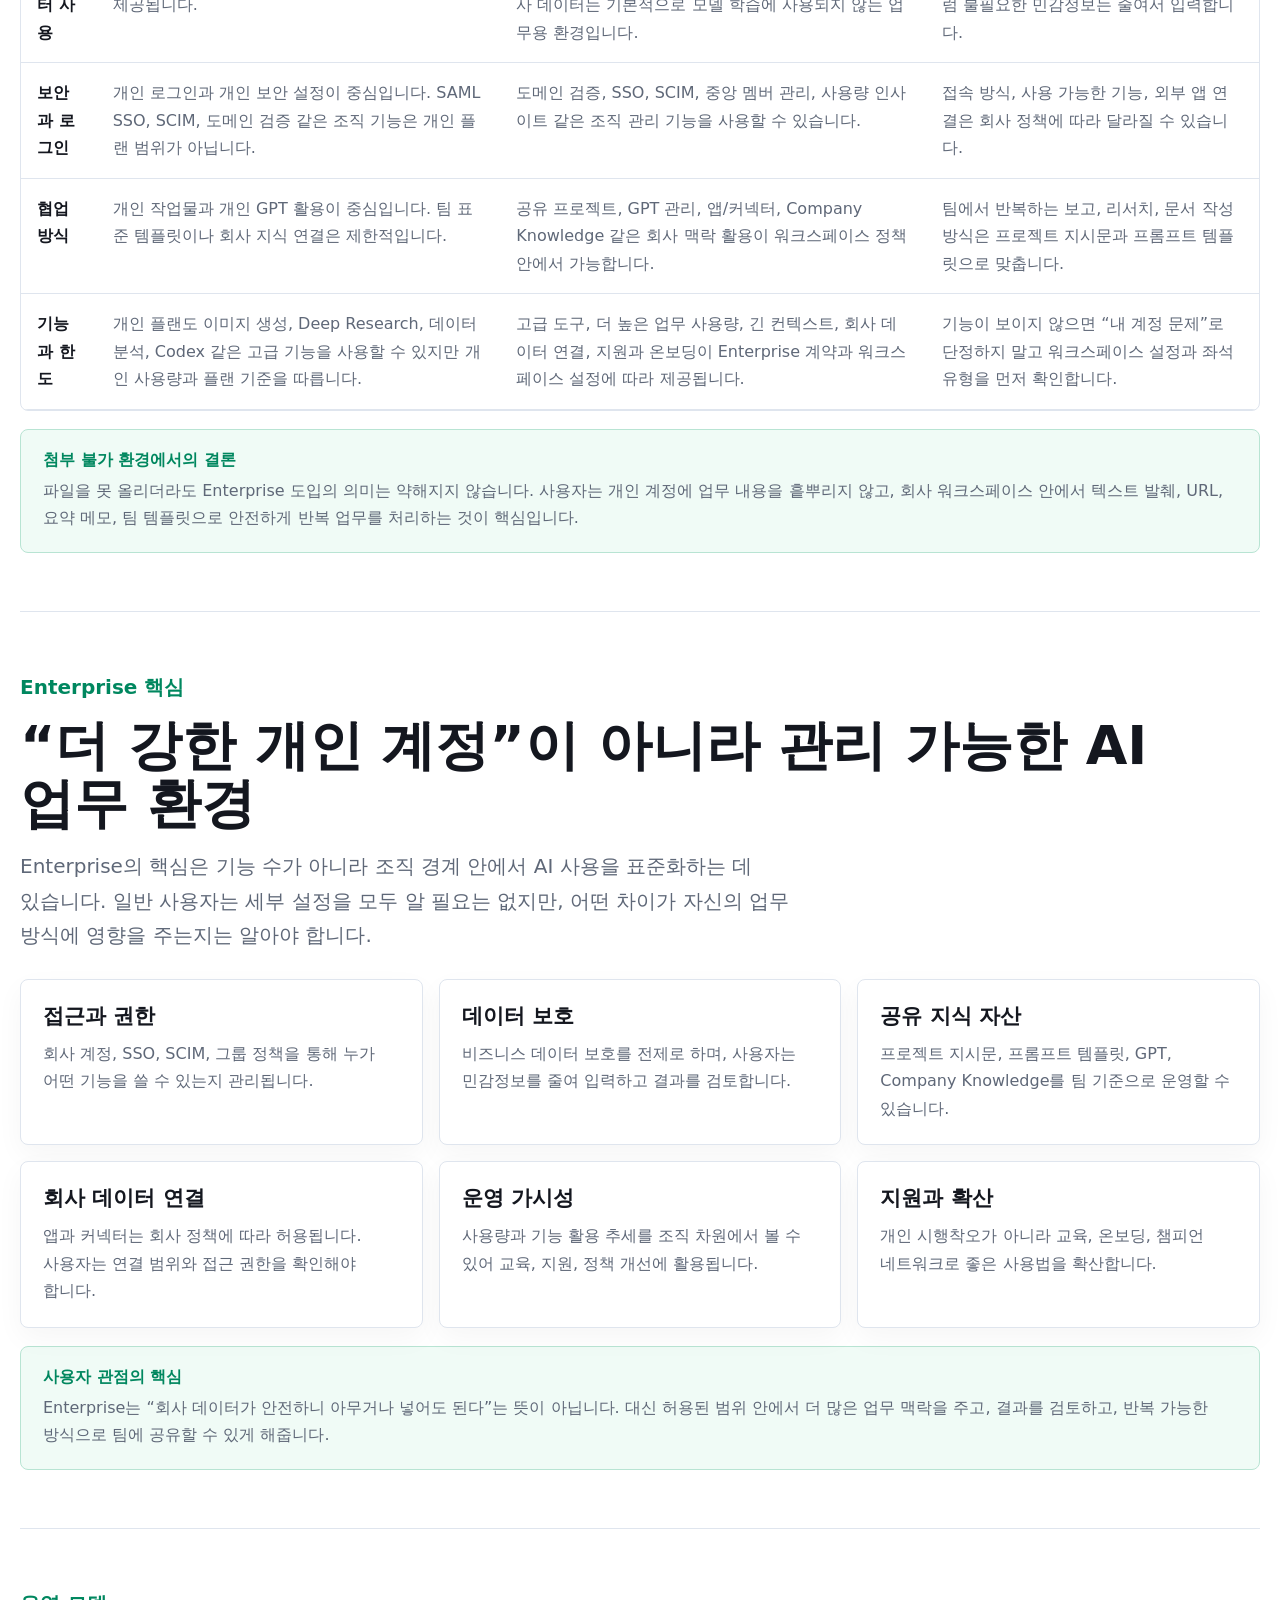
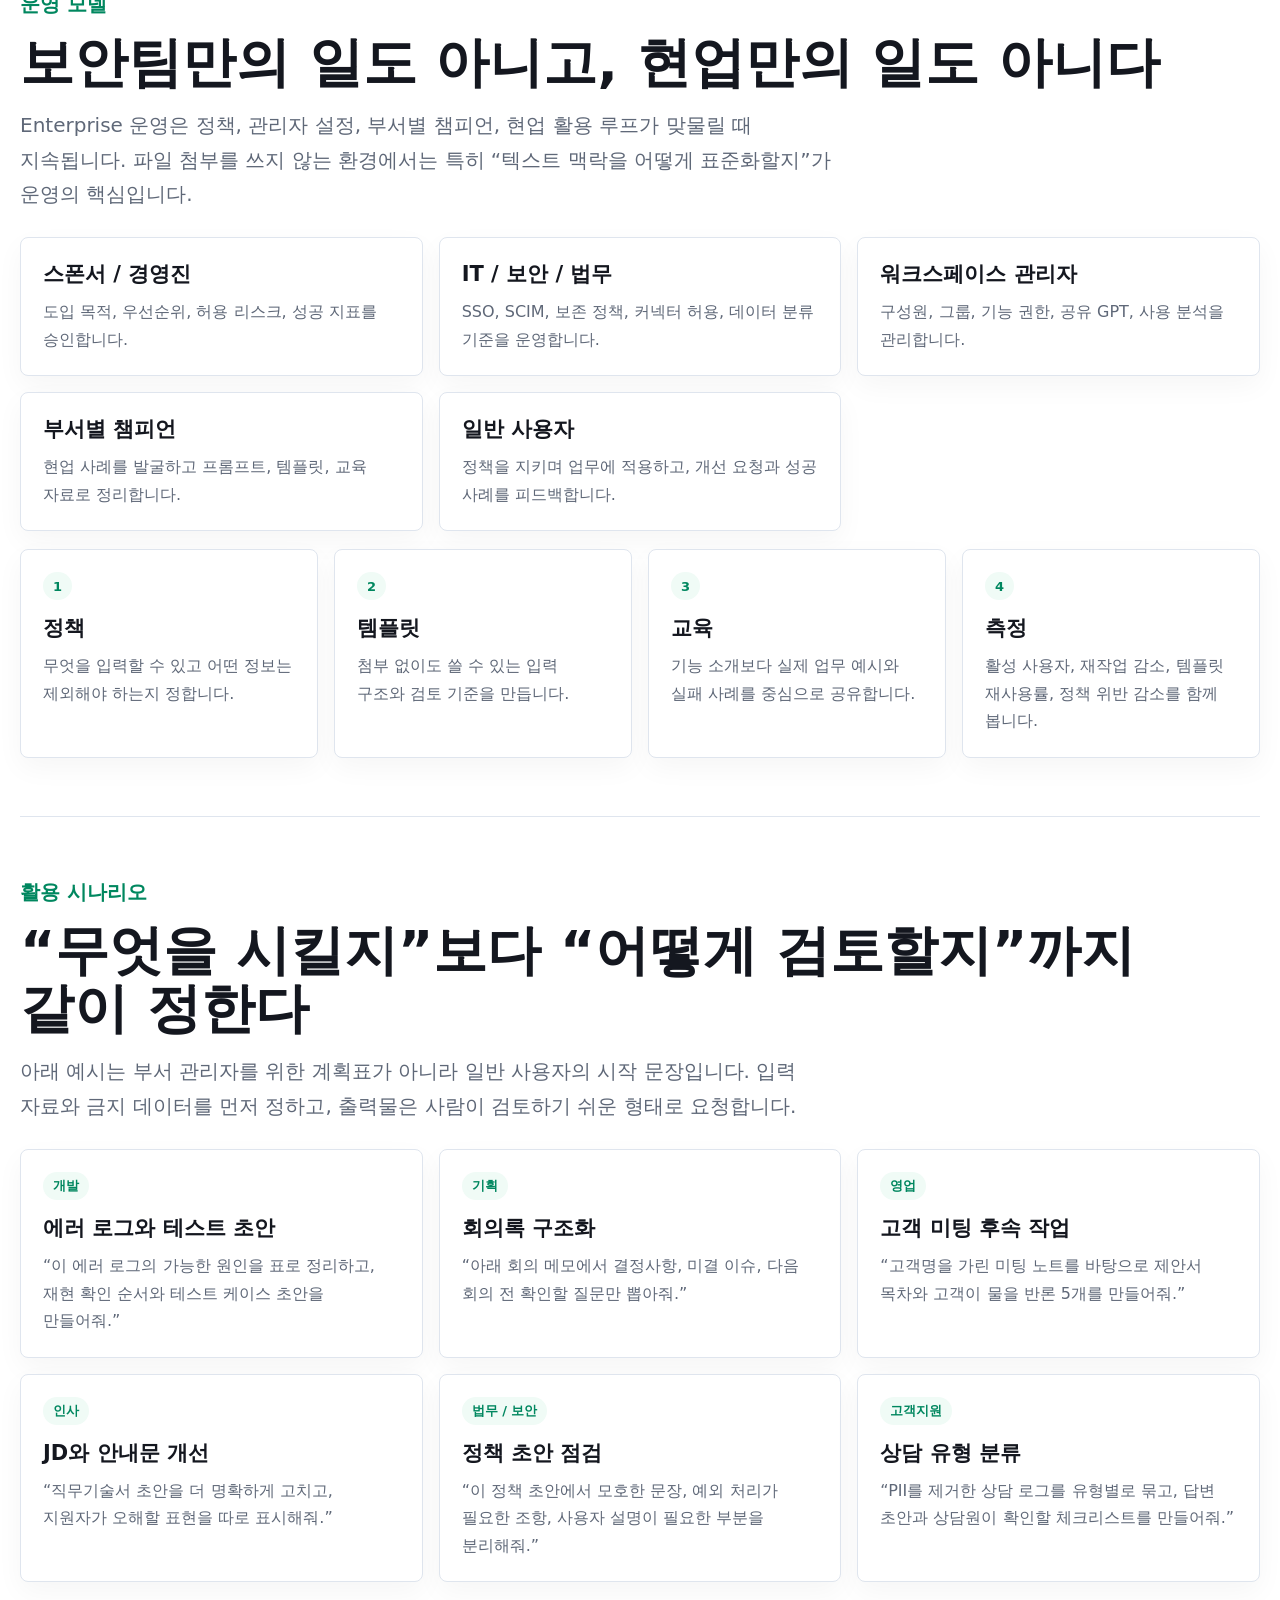
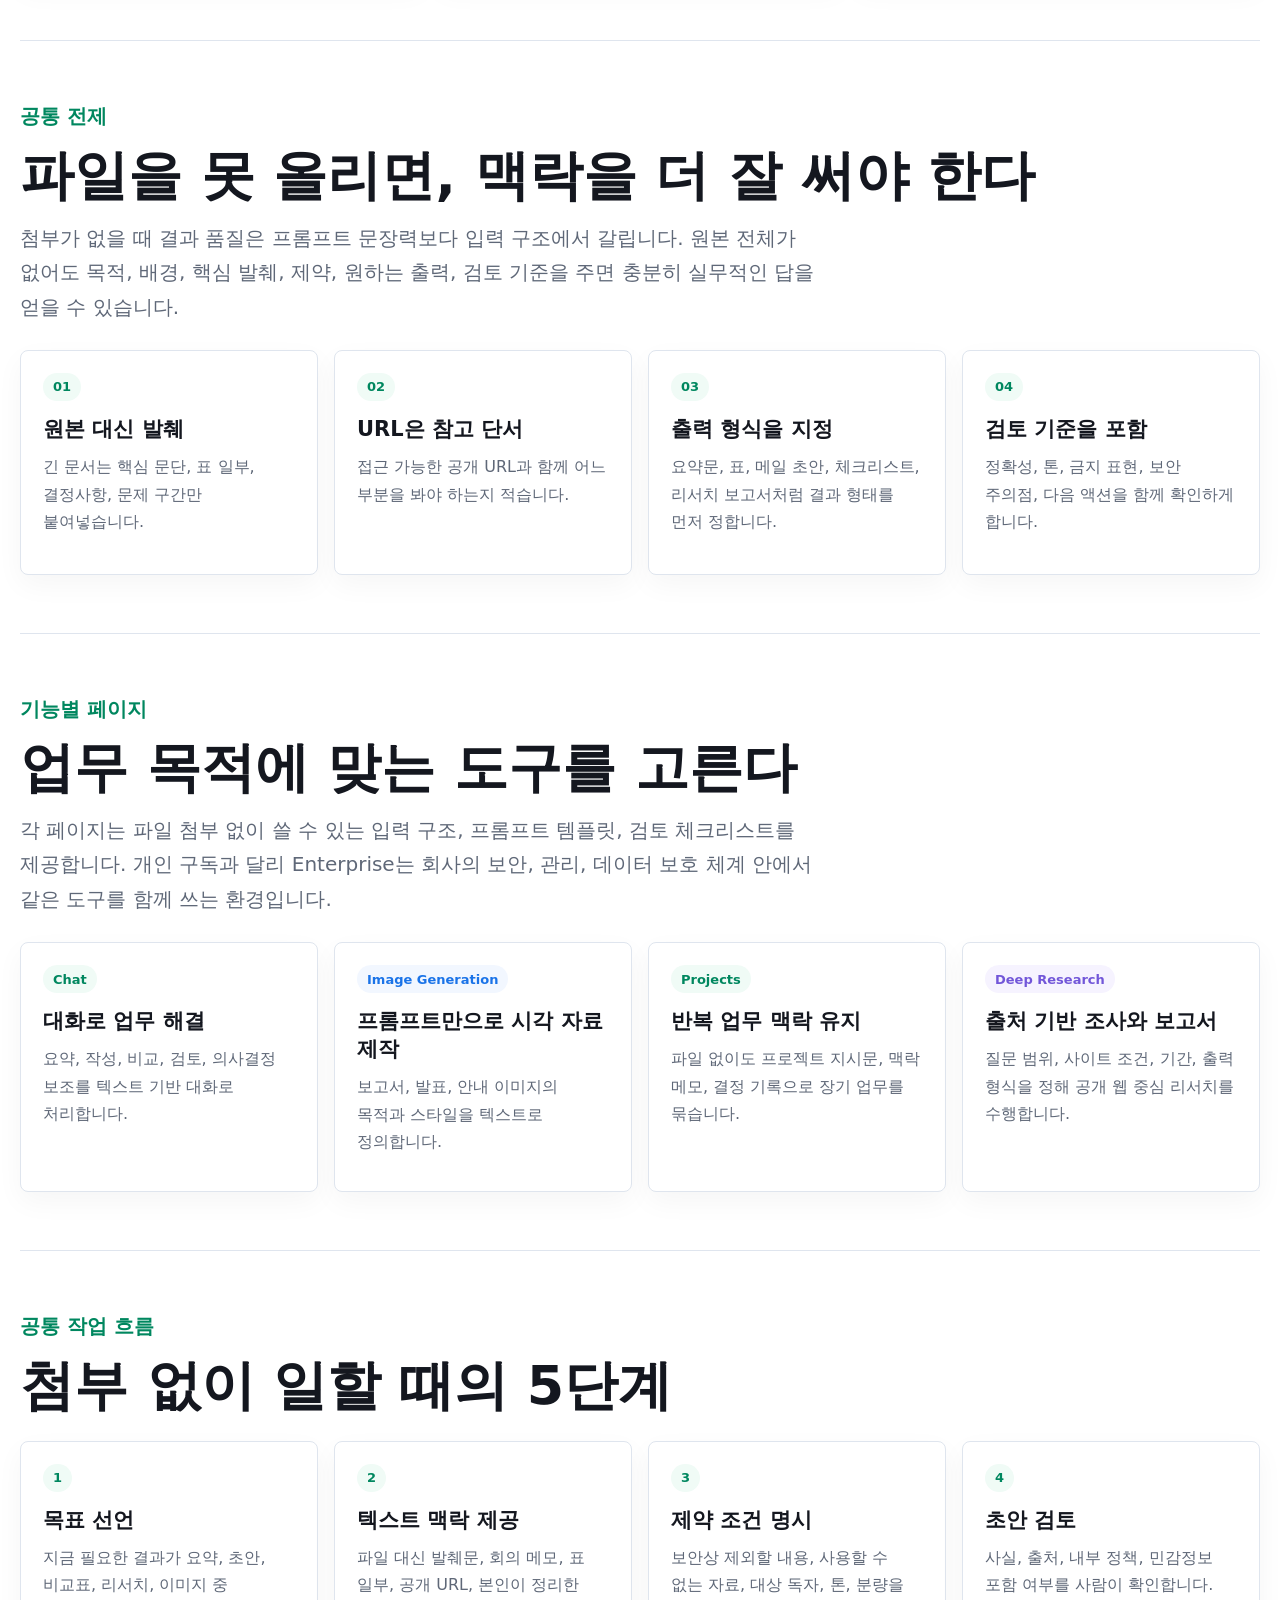
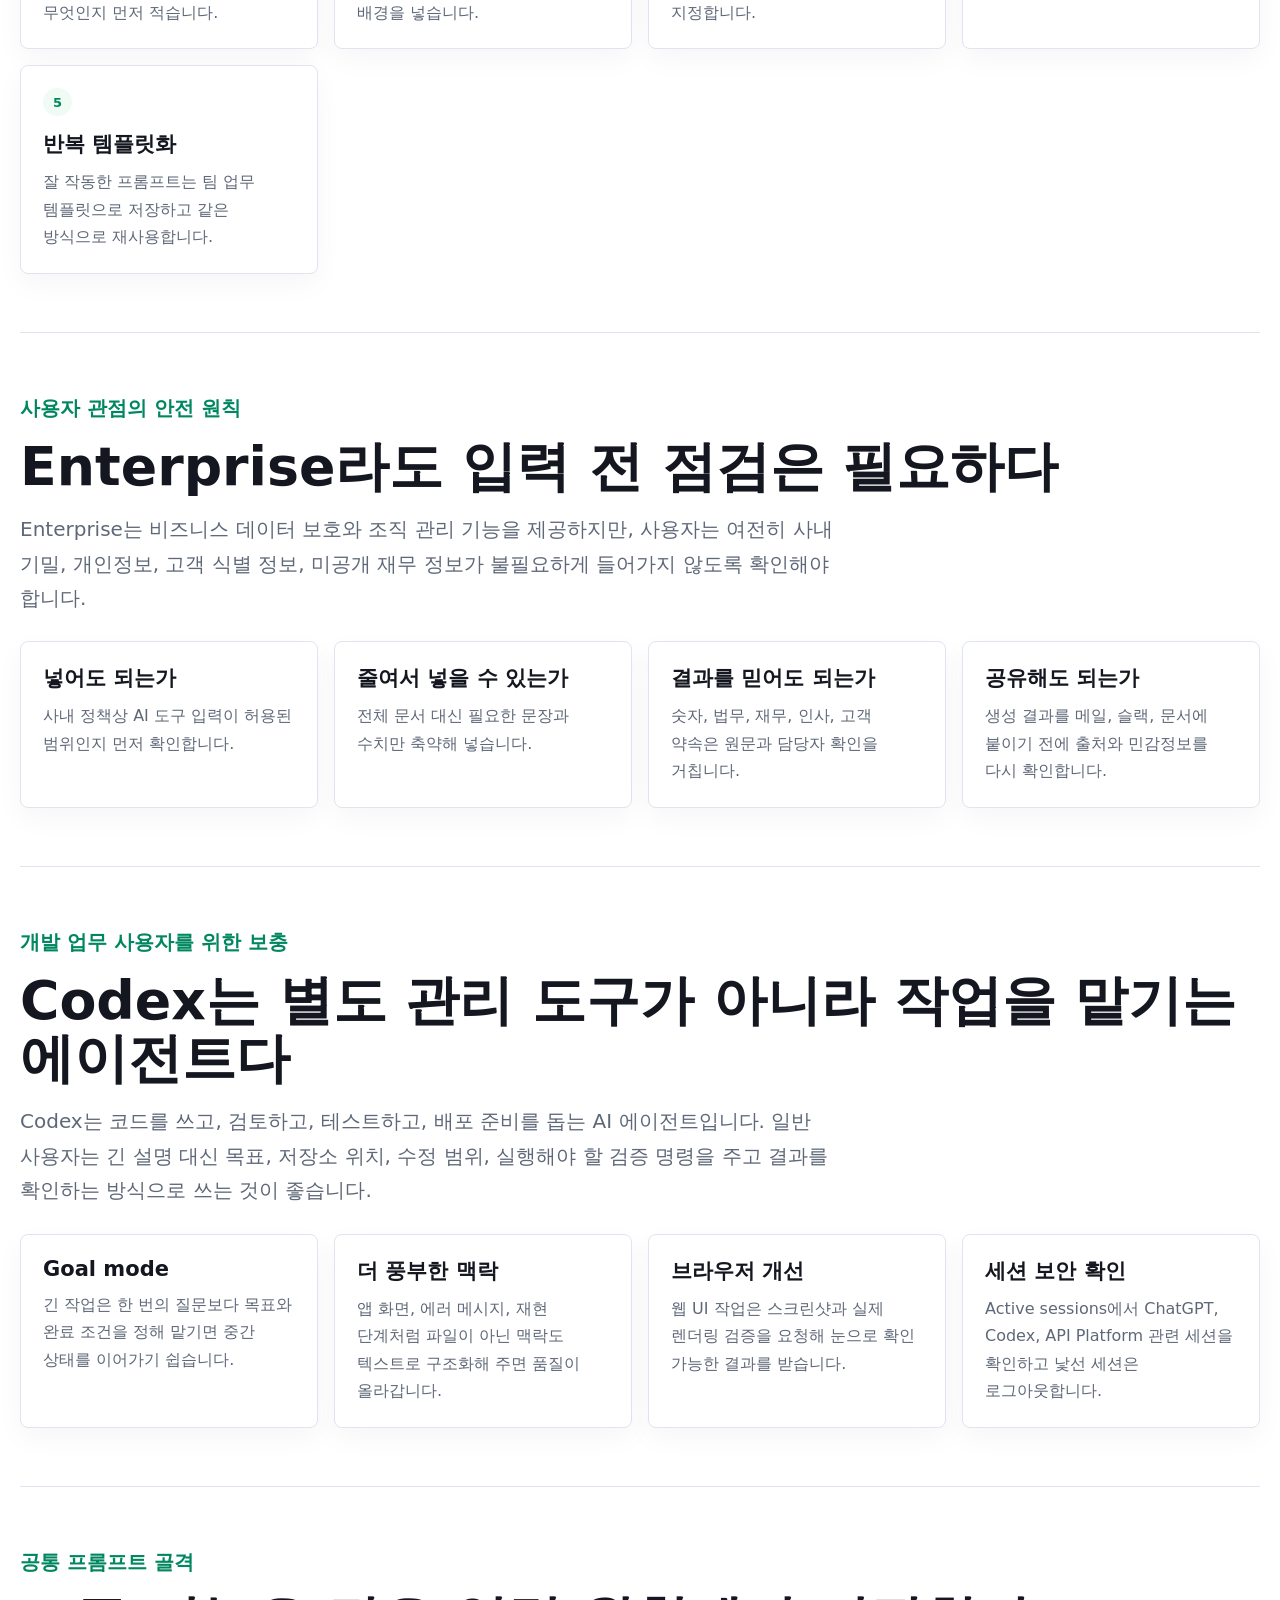
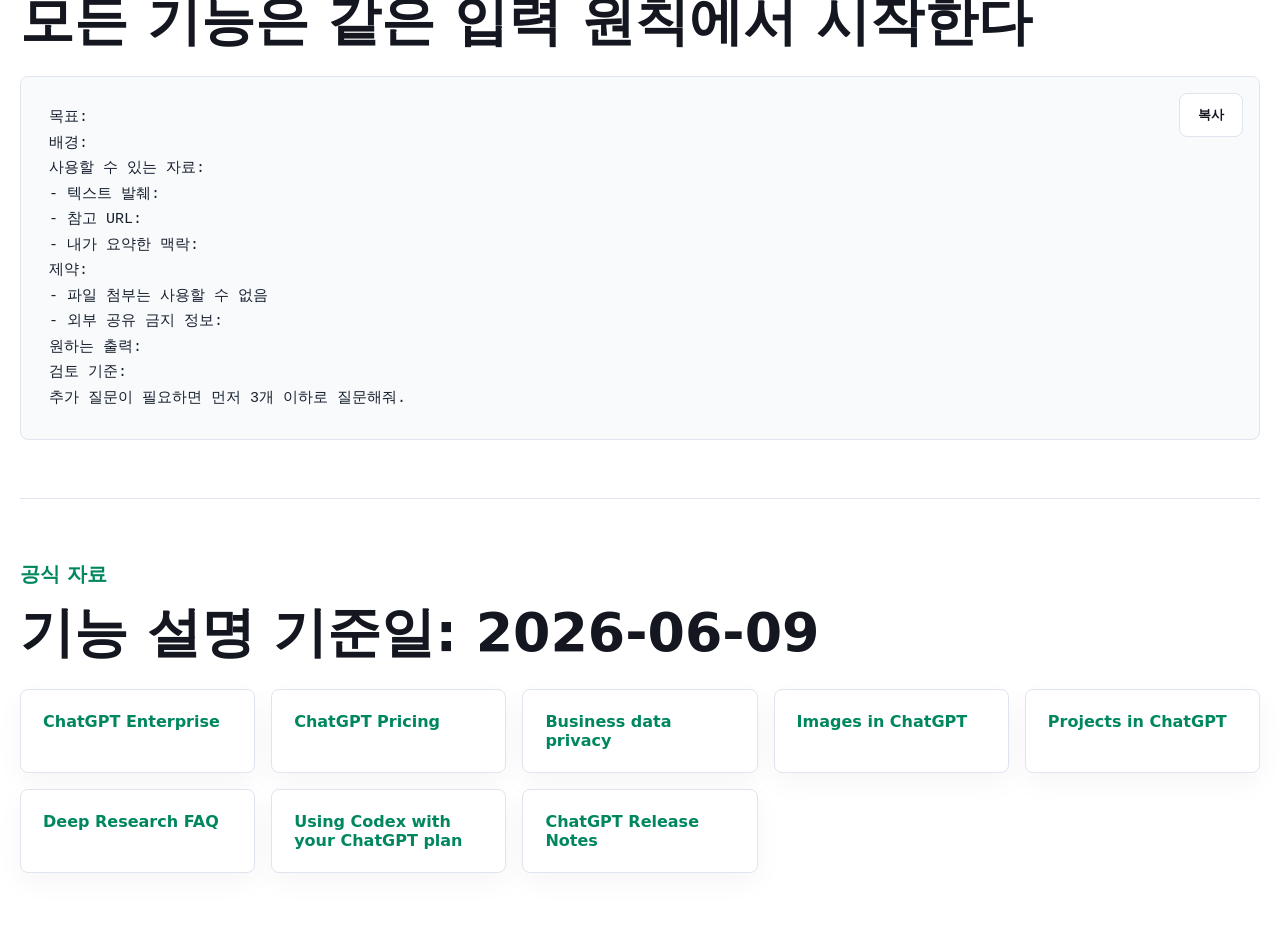
==== commit 02d0121c: "Restore guide overview and scenario sections" ====
--- a/index.html
+++ b/index.html
@@ -36,9 +36,9 @@
             Projects, Deep Research를 실무에 적용하는 방법을 정리했습니다.
           </p>
           <div class="hero-actions">
-            <a class="button primary" href="#features">기능별 사용법 보기</a>
-            <a class="button secondary" href="#subscription-difference">개인 구독과 차이 보기</a>
-            <a class="button secondary" href="#no-attachments">첨부 없이 쓰는 원칙</a>
+            <a class="button primary" href="#quick-start">빠른 시작</a>
+            <a class="button secondary" href="#difference">차이점 보기</a>
+            <a class="button secondary" href="#scenarios">활용 시나리오</a>
           </div>
         </div>
         <figure class="hero-image">
@@ -46,9 +46,91 @@
         </figure>
       </section>
 
-      <section id="subscription-difference" class="section">
-        <div class="section-head">
-          <p class="eyebrow">개인 구독 vs Enterprise</p>
+      <section id="overview" class="section">
+        <div class="section-head">
+          <p class="eyebrow">개요</p>
+          <h2>개인 생산성 도구가 아니라 회사 업무 루틴으로 본다</h2>
+          <p>
+            ChatGPT Enterprise 도입 가이드는 관리자 설정 매뉴얼이 아니라 일반 사용자가 매일 어떻게 쓰고,
+            어떤 정보를 넣지 말아야 하며, 좋은 결과를 팀 자산으로 남기는지를 정리하는 문서입니다.
+            이 버전은 파일 첨부가 불가한 환경을 전제로 합니다.
+          </p>
+        </div>
+        <div class="overview-grid">
+          <article class="note-card">
+            <span>대상</span>
+            <h3>사내 Enterprise 사용 예정자</h3>
+            <p>처음 쓰는 사용자, 이미 개인 구독을 써본 사용자, 팀 템플릿을 만들 챔피언 모두를 대상으로 합니다.</p>
+          </article>
+          <article class="note-card">
+            <span>전제</span>
+            <h3>첨부 없이 텍스트로 맥락 제공</h3>
+            <p>문서 원본을 올리지 않고 텍스트 발췌, URL, 회의 메모, 표 일부, 직접 요약한 배경만 사용합니다.</p>
+          </article>
+          <article class="note-card">
+            <span>목표</span>
+            <h3>업무 하나를 끝내는 사용법</h3>
+            <p>기능 탐색보다 회의 정리, 문서 초안, 조사, 이미지 제작처럼 오늘 처리할 업무에 바로 적용합니다.</p>
+          </article>
+          <article class="note-card">
+            <span>검토</span>
+            <h3>결과는 사람이 확인</h3>
+            <p>사실, 수치, 고객명, 법무·보안 표현, 사내 정책 위반 가능성을 최종 검토합니다.</p>
+          </article>
+        </div>
+        <nav class="guide-map" aria-label="가이드 주요 섹션">
+          <a href="#overview">개요</a>
+          <a href="#quick-start">빠른 시작</a>
+          <a href="#difference">차이점</a>
+          <a href="#enterprise-core">Enterprise 핵심</a>
+          <a href="#operating-model">운영 모델</a>
+          <a href="#scenarios">활용 시나리오</a>
+        </nav>
+      </section>
+
+      <section id="quick-start" class="section">
+        <span id="flow" class="anchor-target" aria-hidden="true"></span>
+        <div class="section-head">
+          <p class="eyebrow">빠른 시작</p>
+          <h2>처음 30분은 기능 탐색이 아니라 업무 하나를 끝내는 데 쓴다</h2>
+          <p>
+            좋은 시작점은 거창한 AI 전략이 아닙니다. 오늘 해야 할 반복 업무 하나를 고르고,
+            첨부 대신 제공할 텍스트 맥락과 검토 기준을 정한 뒤 결과를 바로 비교합니다.
+          </p>
+        </div>
+        <div class="steps">
+          <article class="step-card">
+            <span>1</span>
+            <h3>업무 고르기</h3>
+            <p>회의록, 보고서 초안, 표 분석, 이메일 초안처럼 결과를 바로 확인할 수 있는 일을 고릅니다.</p>
+          </article>
+          <article class="step-card">
+            <span>2</span>
+            <h3>맥락 주기</h3>
+            <p>목적, 대상, 제약, 참고 URL, 텍스트 발췌, 원하는 출력 형식을 한 번에 알려줍니다.</p>
+          </article>
+          <article class="step-card">
+            <span>3</span>
+            <h3>초안 받기</h3>
+            <p>처음부터 완성본을 기대하지 말고, 비교 가능한 초안과 대안을 받습니다.</p>
+          </article>
+          <article class="step-card">
+            <span>4</span>
+            <h3>검토하기</h3>
+            <p>사실, 수치, 고객명, 법무·보안 표현, 사내 정책 위반 가능성을 확인합니다.</p>
+          </article>
+          <article class="step-card">
+            <span>5</span>
+            <h3>반복 자산화</h3>
+            <p>잘 된 프롬프트와 검토 기준을 팀 템플릿으로 저장합니다.</p>
+          </article>
+        </div>
+      </section>
+
+      <section id="difference" class="section">
+        <span id="subscription-difference" class="anchor-target" aria-hidden="true"></span>
+        <div class="section-head">
+          <p class="eyebrow">차이점 · 개인 구독 vs Enterprise</p>
           <h2>Enterprise의 핵심은 더 큰 계정이 아니라 회사 업무 환경이다</h2>
           <p>
             개인 구독은 개인이 결제하고 개인 계정에서 생산성을 높이는 도구입니다.
@@ -129,6 +211,149 @@
         </div>
       </section>
 
+      <section id="enterprise-core" class="section">
+        <span id="enterprise" class="anchor-target" aria-hidden="true"></span>
+        <div class="section-head">
+          <p class="eyebrow">Enterprise 핵심</p>
+          <h2>“더 강한 개인 계정”이 아니라 관리 가능한 AI 업무 환경</h2>
+          <p>
+            Enterprise의 핵심은 기능 수가 아니라 조직 경계 안에서 AI 사용을 표준화하는 데 있습니다.
+            일반 사용자는 세부 설정을 모두 알 필요는 없지만, 어떤 차이가 자신의 업무 방식에 영향을 주는지는 알아야 합니다.
+          </p>
+        </div>
+        <div class="core-grid">
+          <article class="check-card">
+            <h3>접근과 권한</h3>
+            <p>회사 계정, SSO, SCIM, 그룹 정책을 통해 누가 어떤 기능을 쓸 수 있는지 관리됩니다.</p>
+          </article>
+          <article class="check-card">
+            <h3>데이터 보호</h3>
+            <p>비즈니스 데이터 보호를 전제로 하며, 사용자는 민감정보를 줄여 입력하고 결과를 검토합니다.</p>
+          </article>
+          <article class="check-card">
+            <h3>공유 지식 자산</h3>
+            <p>프로젝트 지시문, 프롬프트 템플릿, GPT, Company Knowledge를 팀 기준으로 운영할 수 있습니다.</p>
+          </article>
+          <article class="check-card">
+            <h3>회사 데이터 연결</h3>
+            <p>앱과 커넥터는 회사 정책에 따라 허용됩니다. 사용자는 연결 범위와 접근 권한을 확인해야 합니다.</p>
+          </article>
+          <article class="check-card">
+            <h3>운영 가시성</h3>
+            <p>사용량과 기능 활용 추세를 조직 차원에서 볼 수 있어 교육, 지원, 정책 개선에 활용됩니다.</p>
+          </article>
+          <article class="check-card">
+            <h3>지원과 확산</h3>
+            <p>개인 시행착오가 아니라 교육, 온보딩, 챔피언 네트워크로 좋은 사용법을 확산합니다.</p>
+          </article>
+        </div>
+        <div class="difference-note">
+          <strong>사용자 관점의 핵심</strong>
+          <p>
+            Enterprise는 “회사 데이터가 안전하니 아무거나 넣어도 된다”는 뜻이 아닙니다.
+            대신 허용된 범위 안에서 더 많은 업무 맥락을 주고, 결과를 검토하고, 반복 가능한 방식으로 팀에 공유할 수 있게 해줍니다.
+          </p>
+        </div>
+      </section>
+
+      <section id="operating-model" class="section">
+        <div class="section-head">
+          <p class="eyebrow">운영 모델</p>
+          <h2>보안팀만의 일도 아니고, 현업만의 일도 아니다</h2>
+          <p>
+            Enterprise 운영은 정책, 관리자 설정, 부서별 챔피언, 현업 활용 루프가 맞물릴 때 지속됩니다.
+            파일 첨부를 쓰지 않는 환경에서는 특히 “텍스트 맥락을 어떻게 표준화할지”가 운영의 핵심입니다.
+          </p>
+        </div>
+        <div class="role-grid">
+          <article class="note-card">
+            <h3>스폰서 / 경영진</h3>
+            <p>도입 목적, 우선순위, 허용 리스크, 성공 지표를 승인합니다.</p>
+          </article>
+          <article class="note-card">
+            <h3>IT / 보안 / 법무</h3>
+            <p>SSO, SCIM, 보존 정책, 커넥터 허용, 데이터 분류 기준을 운영합니다.</p>
+          </article>
+          <article class="note-card">
+            <h3>워크스페이스 관리자</h3>
+            <p>구성원, 그룹, 기능 권한, 공유 GPT, 사용 분석을 관리합니다.</p>
+          </article>
+          <article class="note-card">
+            <h3>부서별 챔피언</h3>
+            <p>현업 사례를 발굴하고 프롬프트, 템플릿, 교육 자료로 정리합니다.</p>
+          </article>
+          <article class="note-card">
+            <h3>일반 사용자</h3>
+            <p>정책을 지키며 업무에 적용하고, 개선 요청과 성공 사례를 피드백합니다.</p>
+          </article>
+        </div>
+        <div class="operating-loop">
+          <article>
+            <span>1</span>
+            <h3>정책</h3>
+            <p>무엇을 입력할 수 있고 어떤 정보는 제외해야 하는지 정합니다.</p>
+          </article>
+          <article>
+            <span>2</span>
+            <h3>템플릿</h3>
+            <p>첨부 없이도 쓸 수 있는 입력 구조와 검토 기준을 만듭니다.</p>
+          </article>
+          <article>
+            <span>3</span>
+            <h3>교육</h3>
+            <p>기능 소개보다 실제 업무 예시와 실패 사례를 중심으로 공유합니다.</p>
+          </article>
+          <article>
+            <span>4</span>
+            <h3>측정</h3>
+            <p>활성 사용자, 재작업 감소, 템플릿 재사용률, 정책 위반 감소를 함께 봅니다.</p>
+          </article>
+        </div>
+      </section>
+
+      <section id="scenarios" class="section">
+        <div class="section-head">
+          <p class="eyebrow">활용 시나리오</p>
+          <h2>“무엇을 시킬지”보다 “어떻게 검토할지”까지 같이 정한다</h2>
+          <p>
+            아래 예시는 부서 관리자를 위한 계획표가 아니라 일반 사용자의 시작 문장입니다.
+            입력 자료와 금지 데이터를 먼저 정하고, 출력물은 사람이 검토하기 쉬운 형태로 요청합니다.
+          </p>
+        </div>
+        <div class="scenario-grid">
+          <article class="note-card">
+            <span>개발</span>
+            <h3>에러 로그와 테스트 초안</h3>
+            <p>“이 에러 로그의 가능한 원인을 표로 정리하고, 재현 확인 순서와 테스트 케이스 초안을 만들어줘.”</p>
+          </article>
+          <article class="note-card">
+            <span>기획</span>
+            <h3>회의록 구조화</h3>
+            <p>“아래 회의 메모에서 결정사항, 미결 이슈, 다음 회의 전 확인할 질문만 뽑아줘.”</p>
+          </article>
+          <article class="note-card">
+            <span>영업</span>
+            <h3>고객 미팅 후속 작업</h3>
+            <p>“고객명을 가린 미팅 노트를 바탕으로 제안서 목차와 고객이 물을 반론 5개를 만들어줘.”</p>
+          </article>
+          <article class="note-card">
+            <span>인사</span>
+            <h3>JD와 안내문 개선</h3>
+            <p>“직무기술서 초안을 더 명확하게 고치고, 지원자가 오해할 표현을 따로 표시해줘.”</p>
+          </article>
+          <article class="note-card">
+            <span>법무 / 보안</span>
+            <h3>정책 초안 점검</h3>
+            <p>“이 정책 초안에서 모호한 문장, 예외 처리가 필요한 조항, 사용자 설명이 필요한 부분을 분리해줘.”</p>
+          </article>
+          <article class="note-card">
+            <span>고객지원</span>
+            <h3>상담 유형 분류</h3>
+            <p>“PII를 제거한 상담 로그를 유형별로 묶고, 답변 초안과 상담원이 확인할 체크리스트를 만들어줘.”</p>
+          </article>
+        </div>
+      </section>
+
       <section id="no-attachments" class="section">
         <div class="section-head">
           <p class="eyebrow">공통 전제</p>
--- a/styles.css
+++ b/styles.css
@@ -223,6 +223,11 @@
 .principles,
 .feature-cards,
 .difference-grid,
+.overview-grid,
+.core-grid,
+.role-grid,
+.scenario-grid,
+.operating-loop,
 .steps,
 .check-grid,
 .source-list,
@@ -233,20 +238,45 @@
 .principles,
 .feature-cards,
 .difference-grid,
+.overview-grid,
+.core-grid,
+.role-grid,
+.scenario-grid,
+.operating-loop,
 .steps,
 .check-grid {
   grid-template-columns: repeat(4, 1fr);
 }
+.anchor-target {
+  display: block;
+  position: relative;
+  top: -90px;
+  height: 0;
+}
+.overview-grid,
+.role-grid,
+.scenario-grid,
+.core-grid {
+  grid-template-columns: repeat(3, 1fr);
+}
+.overview-grid {
+  grid-template-columns: repeat(4, 1fr);
+}
 .difference-grid {
   grid-template-columns: repeat(3, 1fr);
   margin-bottom: 22px;
 }
+.operating-loop {
+  grid-template-columns: repeat(4, 1fr);
+  margin-top: 18px;
+}
 .page-grid {
   grid-template-columns: repeat(3, 1fr);
 }
 .principles article,
 .feature-card,
 .difference-card,
+.operating-loop article,
 .step-card,
 .check-card,
 .source-list a,
@@ -258,6 +288,8 @@
   box-shadow: 0 10px 28px rgba(20, 23, 31, 0.04);
 }
 .principles article span,
+.note-card span,
+.operating-loop span,
 .step-card span,
 .feature-card span {
   display: inline-flex;
@@ -284,9 +316,34 @@
 .feature-card.purple span { color: var(--purple); background: #f6f3ff; }
 .feature-card p,
 .difference-card p,
+.operating-loop p,
 .step-card p,
 .check-card p,
 .note-card p { margin-bottom: 0; }
+.guide-map {
+  display: grid;
+  grid-template-columns: repeat(6, 1fr);
+  gap: 10px;
+  margin-top: 18px;
+}
+.guide-map a {
+  display: flex;
+  align-items: center;
+  justify-content: center;
+  min-height: 44px;
+  padding: 10px;
+  color: var(--green);
+  text-align: center;
+  text-decoration: none;
+  font-weight: 900;
+  border: 1px solid #b8e4d3;
+  border-radius: var(--radius);
+  background: var(--soft-green);
+}
+.guide-map a:hover {
+  border-color: var(--green);
+  background: #ffffff;
+}
 .difference-card span {
   display: inline-flex;
   min-height: 28px;
@@ -444,13 +501,21 @@
   }
   .principles,
   .feature-cards,
-.difference-grid,
+  .difference-grid,
+.overview-grid,
+.core-grid,
+.role-grid,
+.scenario-grid,
+.operating-loop,
   .steps,
   .check-grid,
   .page-grid,
   .source-list {
     grid-template-columns: repeat(2, 1fr);
   }
+  .guide-map {
+    grid-template-columns: repeat(3, 1fr);
+  }
 }
 
 @media (max-width: 680px) {
@@ -478,7 +543,12 @@
   }
   .principles,
   .feature-cards,
-.difference-grid,
+  .difference-grid,
+.overview-grid,
+.core-grid,
+.role-grid,
+.scenario-grid,
+.operating-loop,
   .steps,
   .check-grid,
   .page-grid,
@@ -486,6 +556,9 @@
   .side-rail {
     grid-template-columns: 1fr;
   }
+  .guide-map {
+    grid-template-columns: 1fr 1fr;
+  }
   .prompt-panel .copy-button {
     position: static;
     margin: 16px 16px 0;
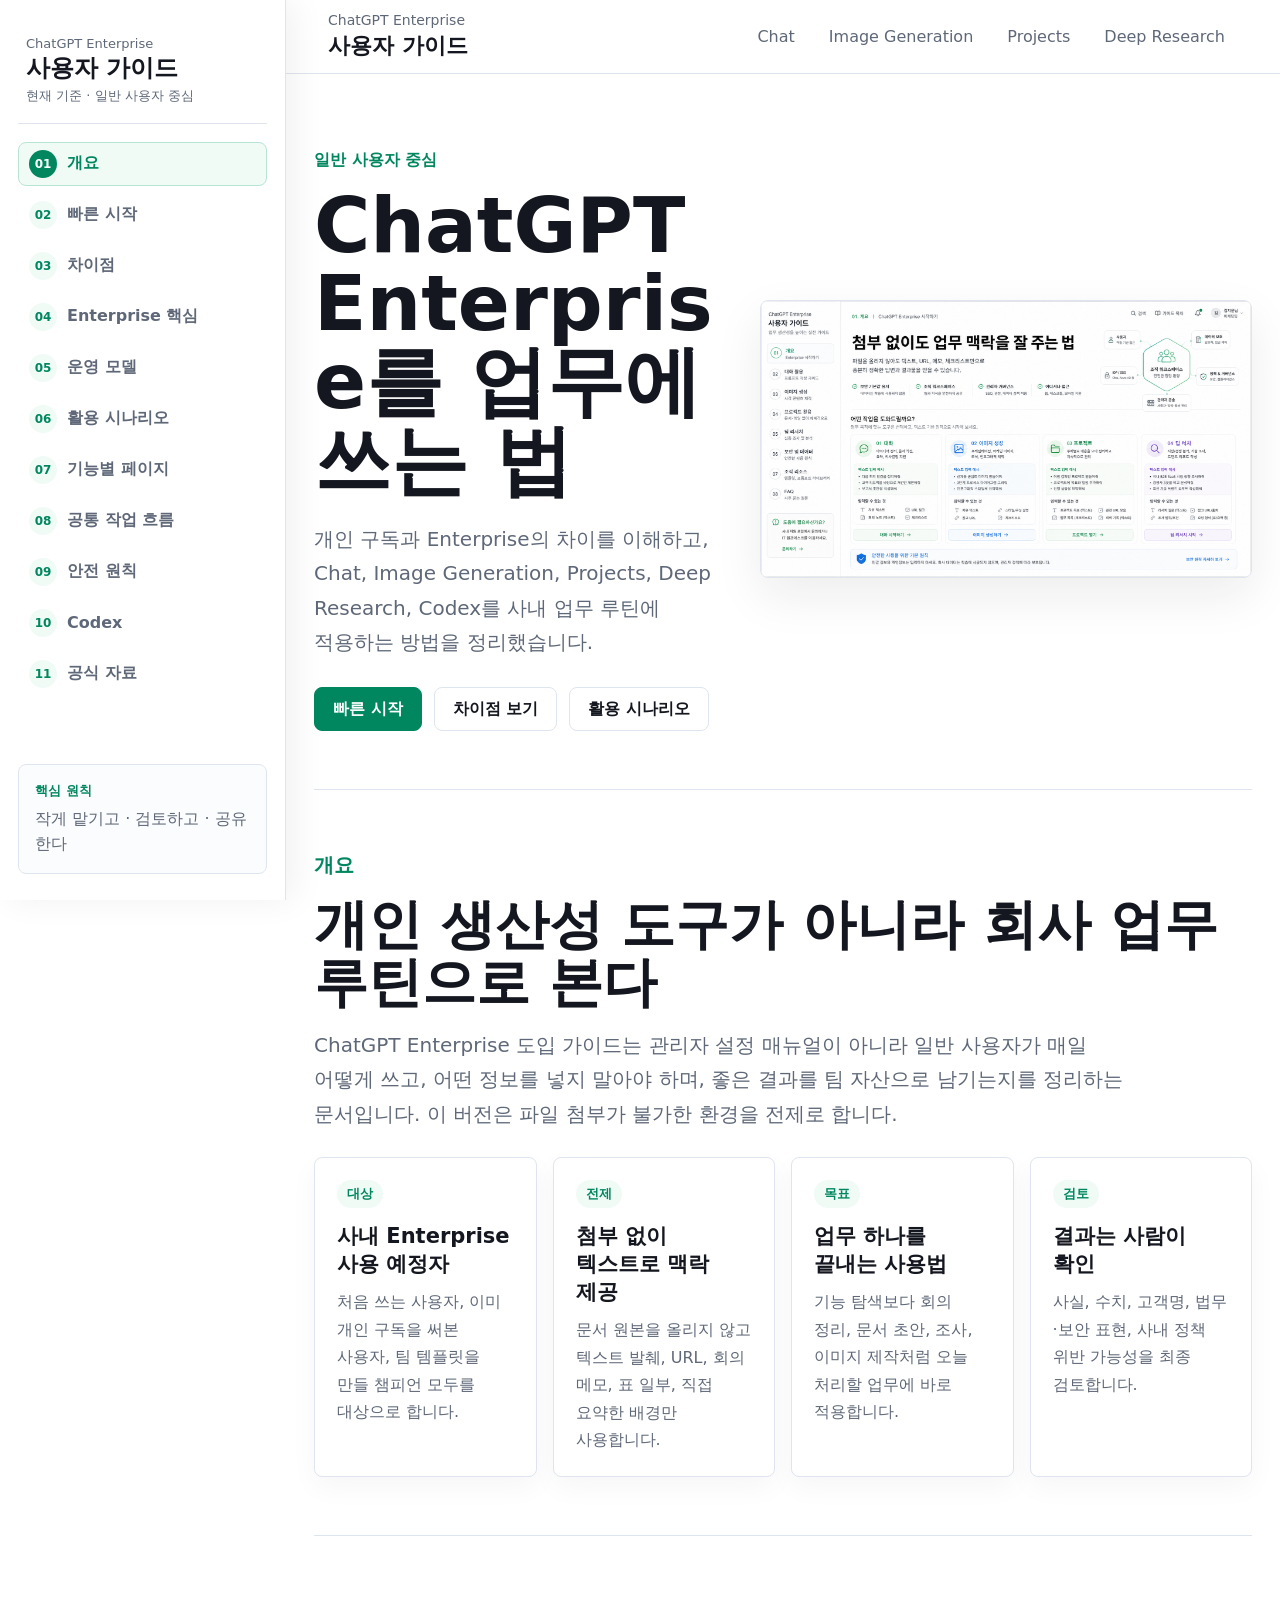
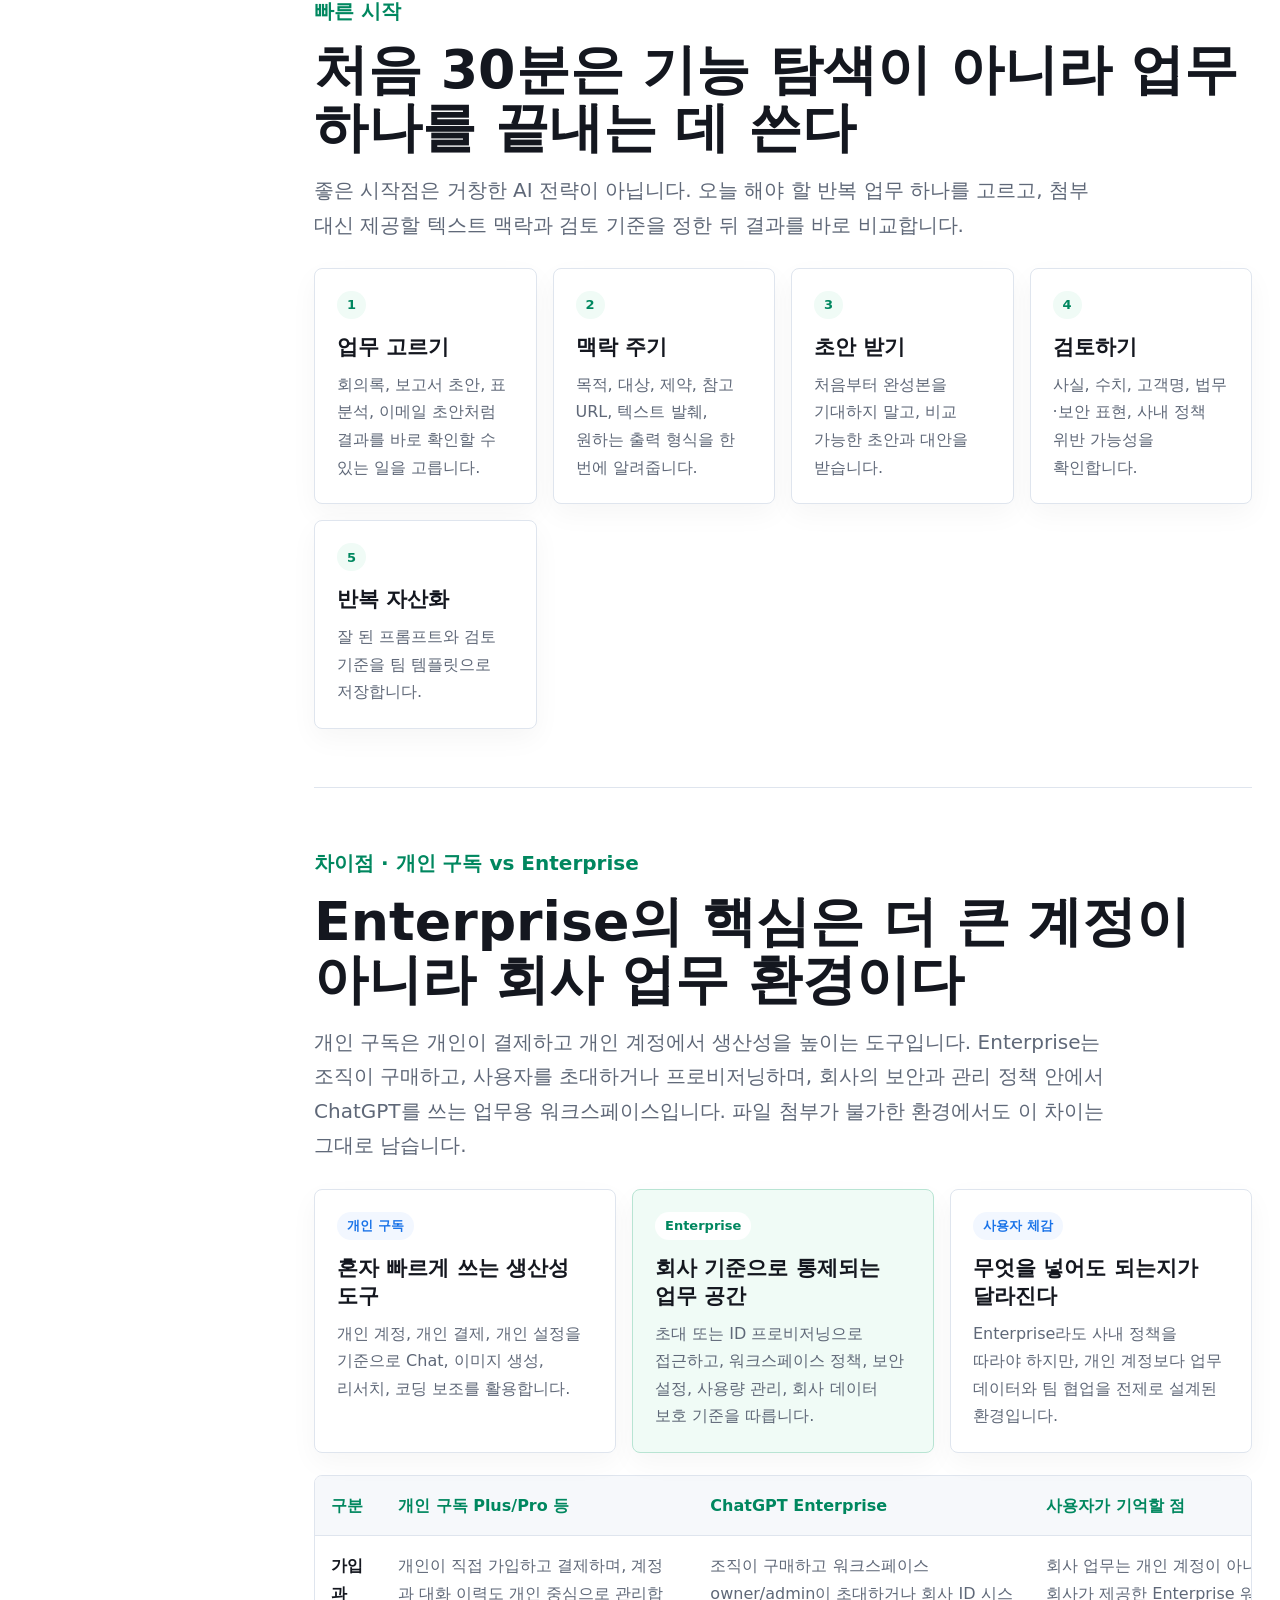
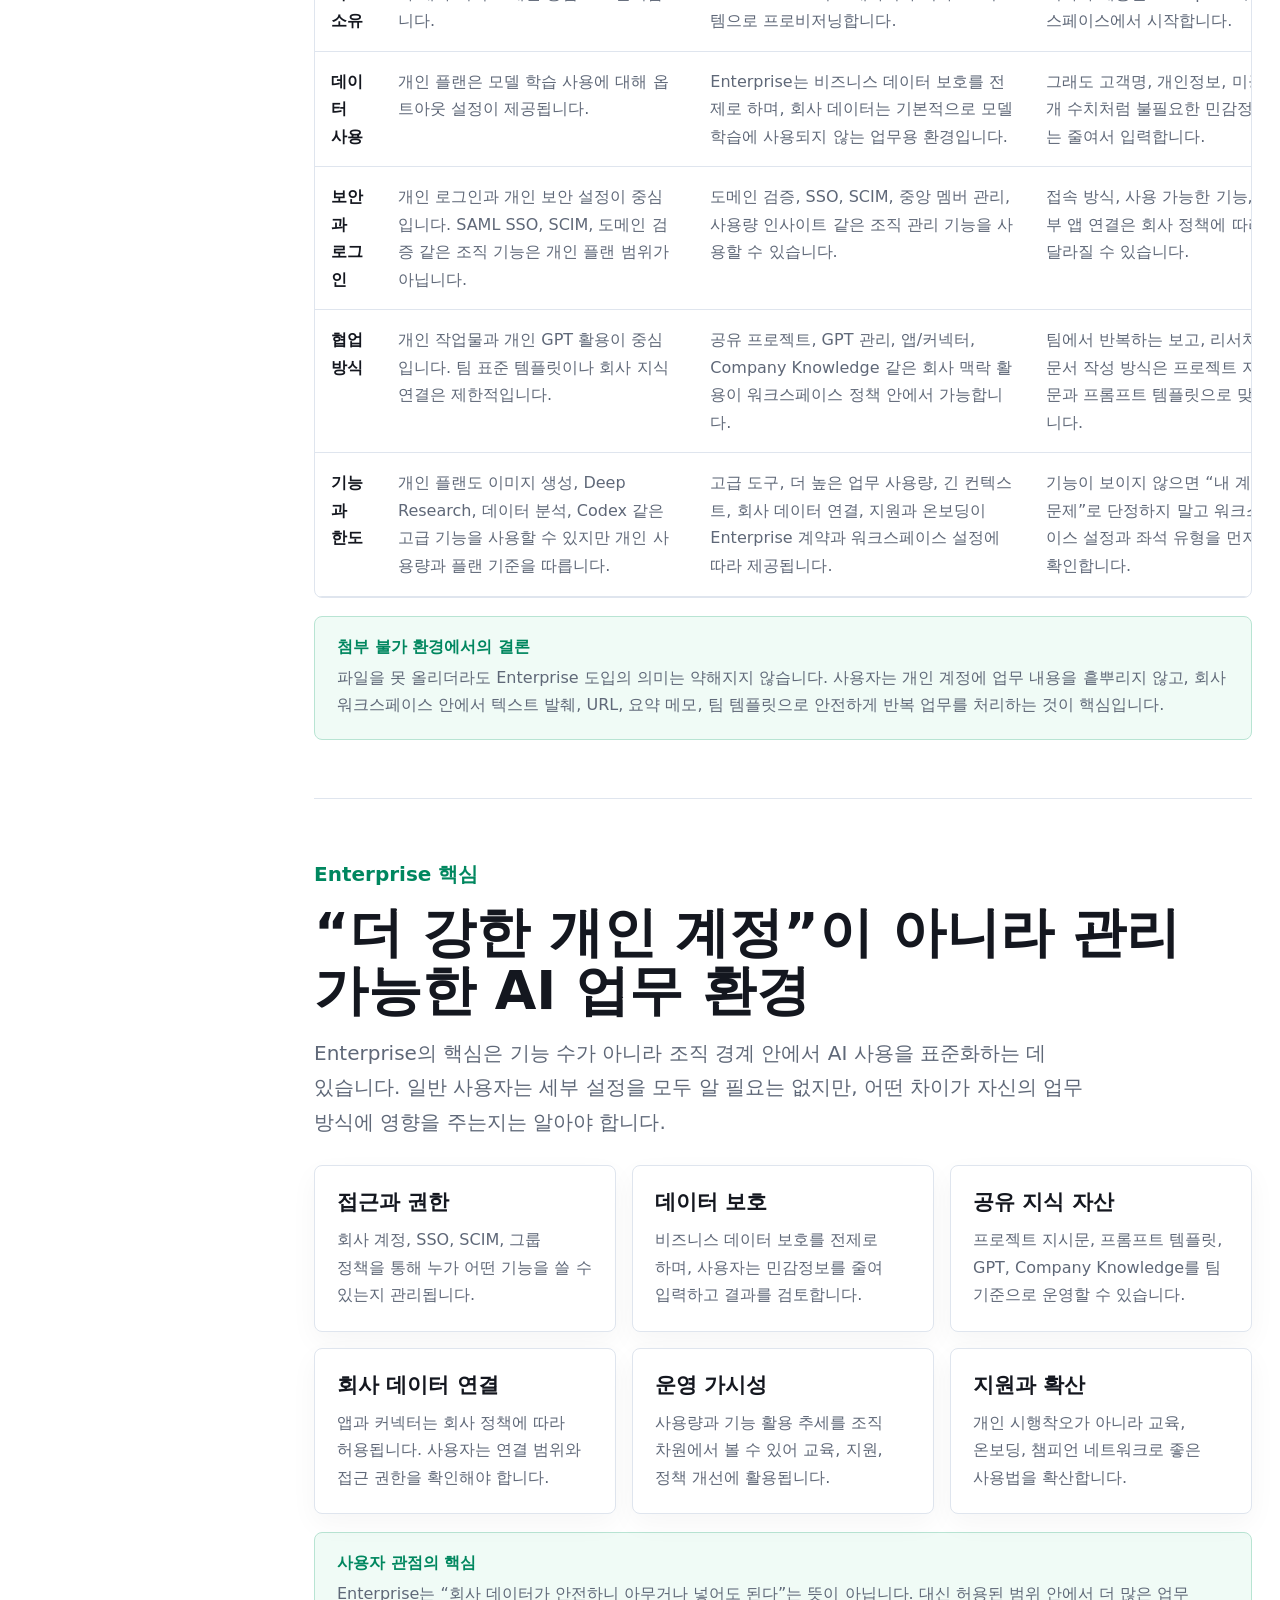
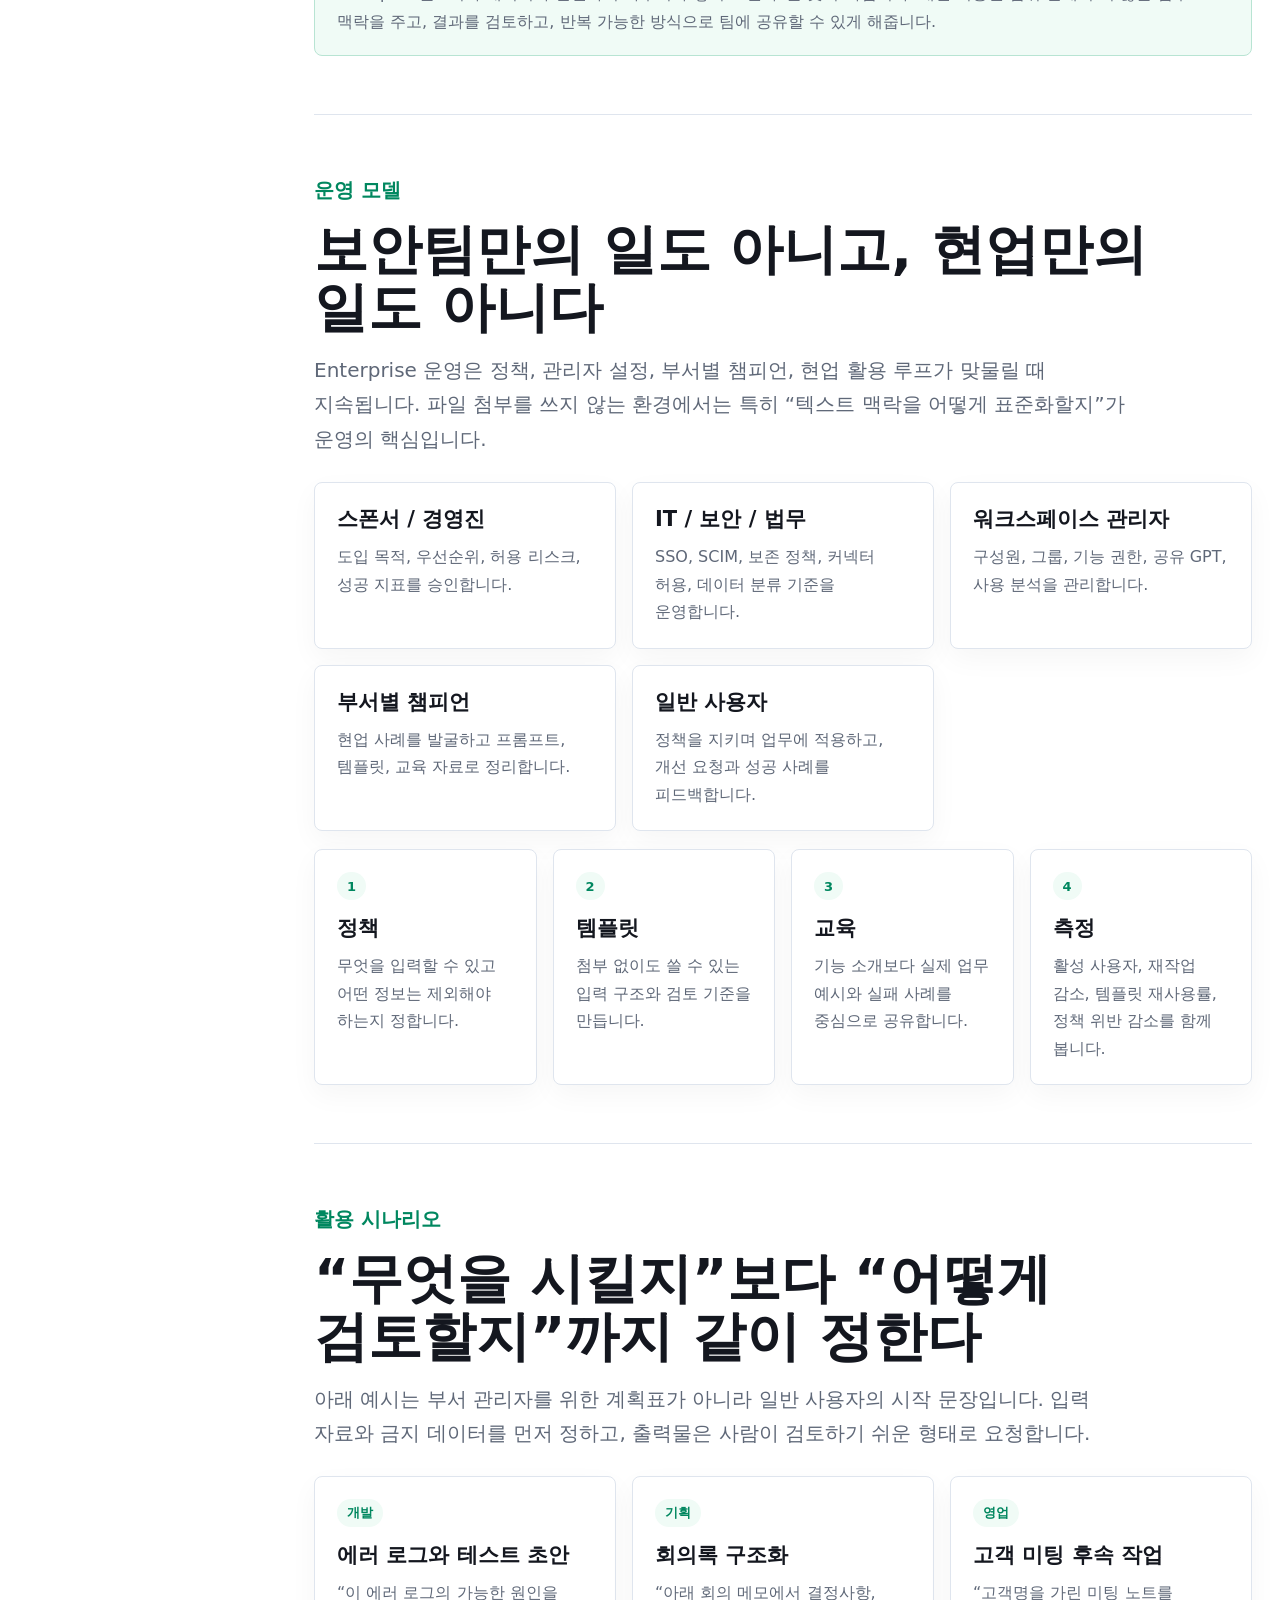
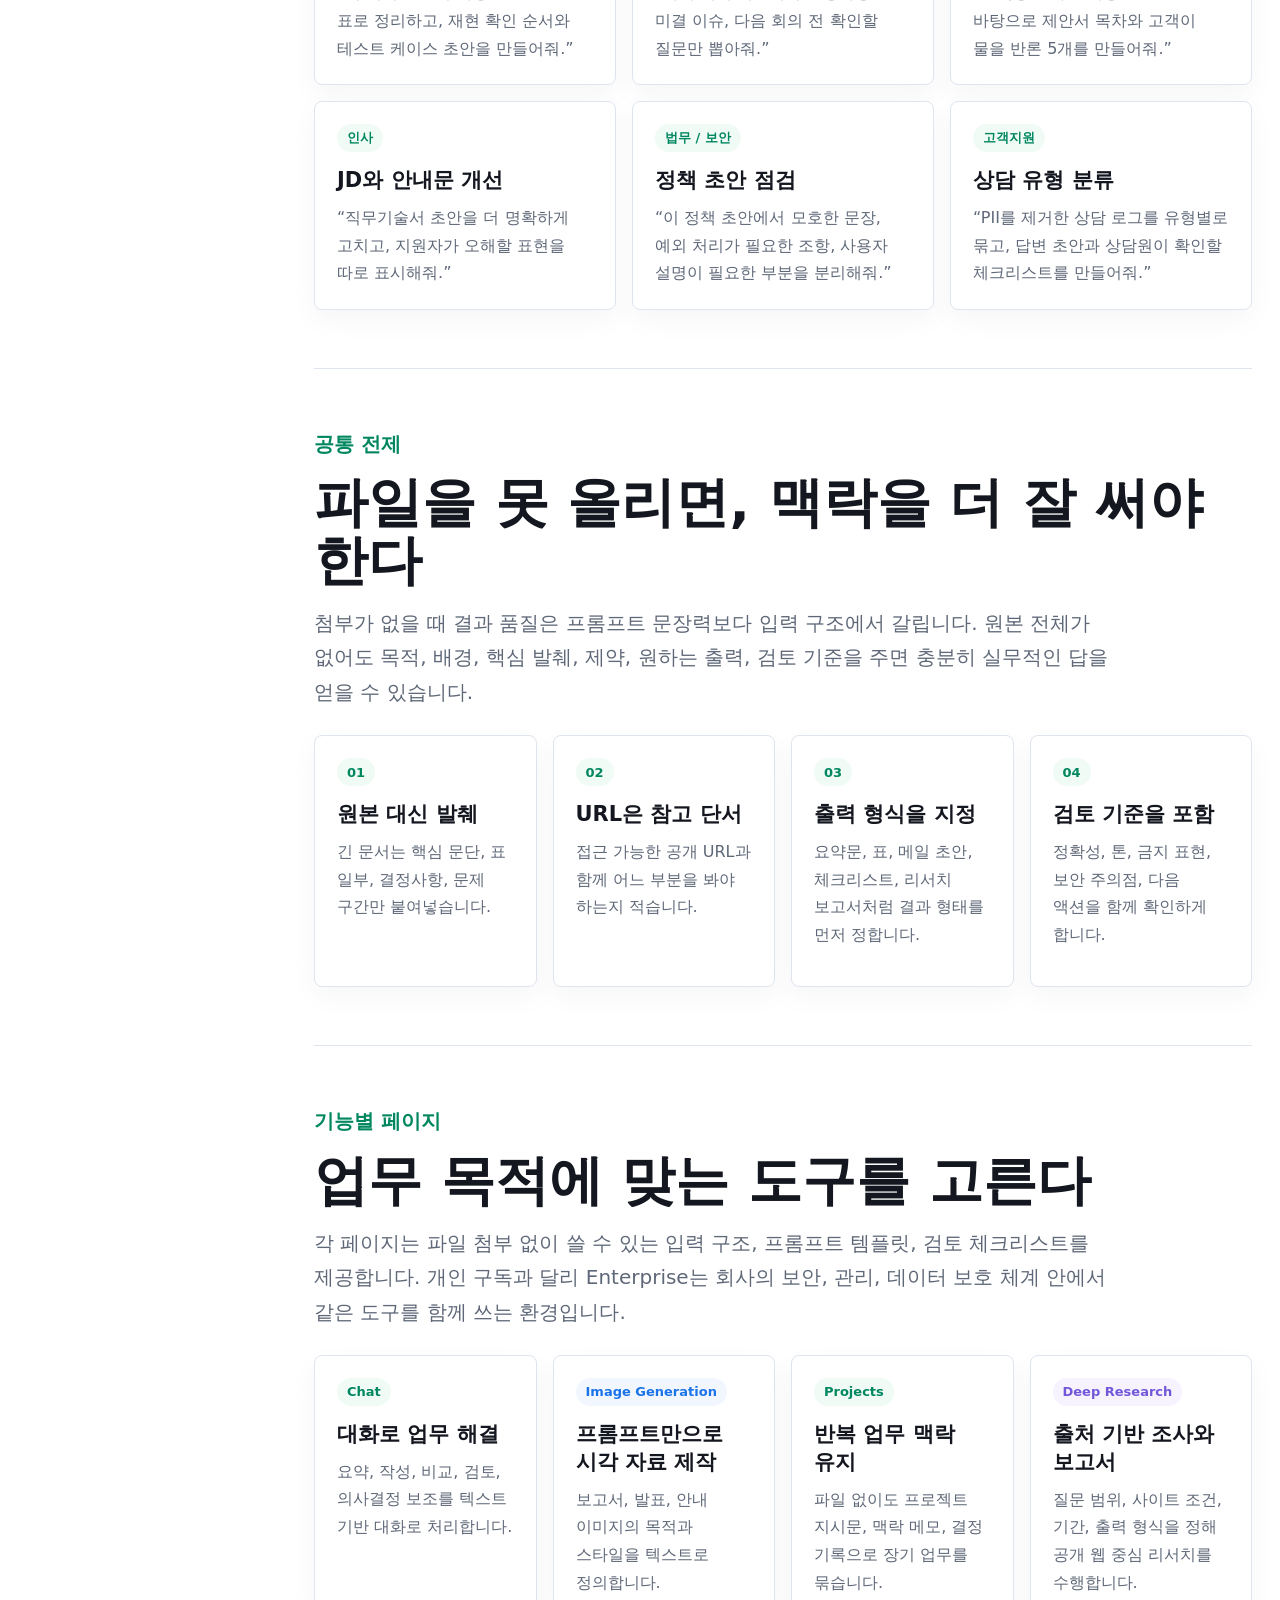
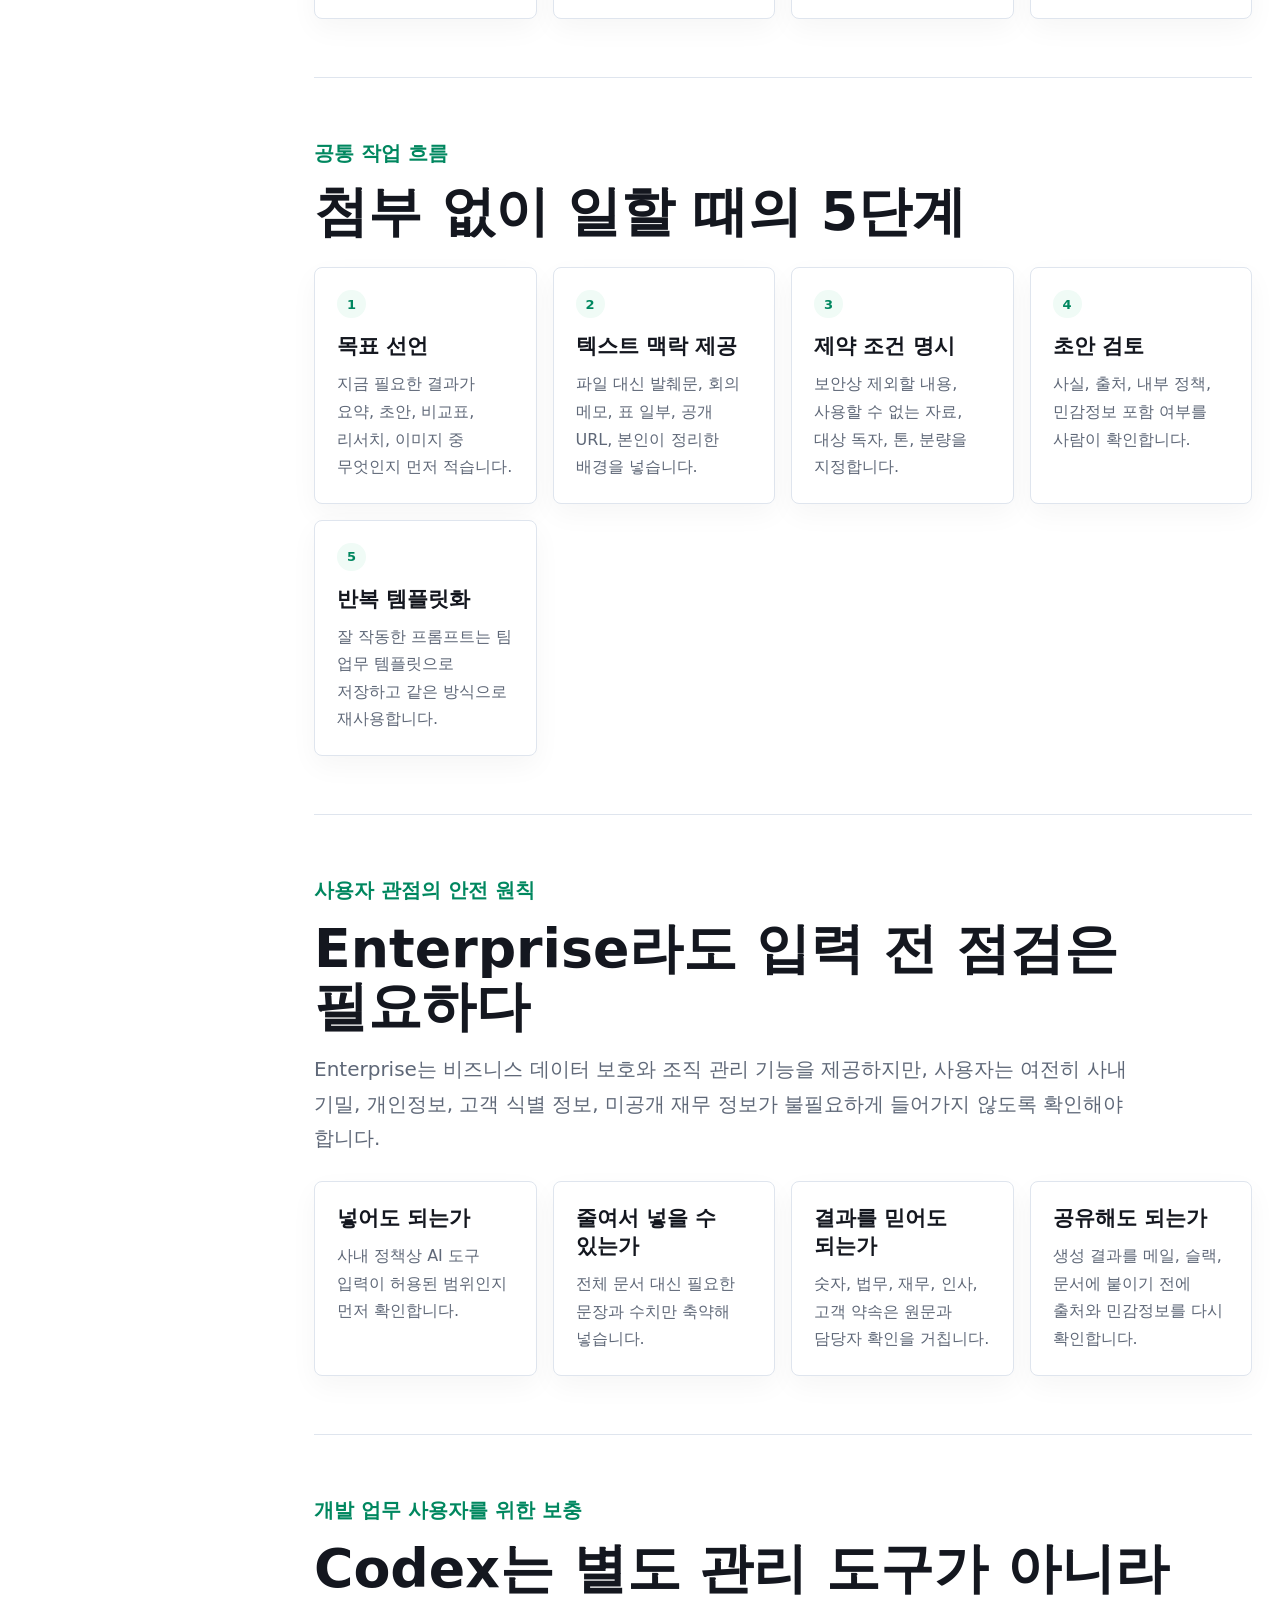
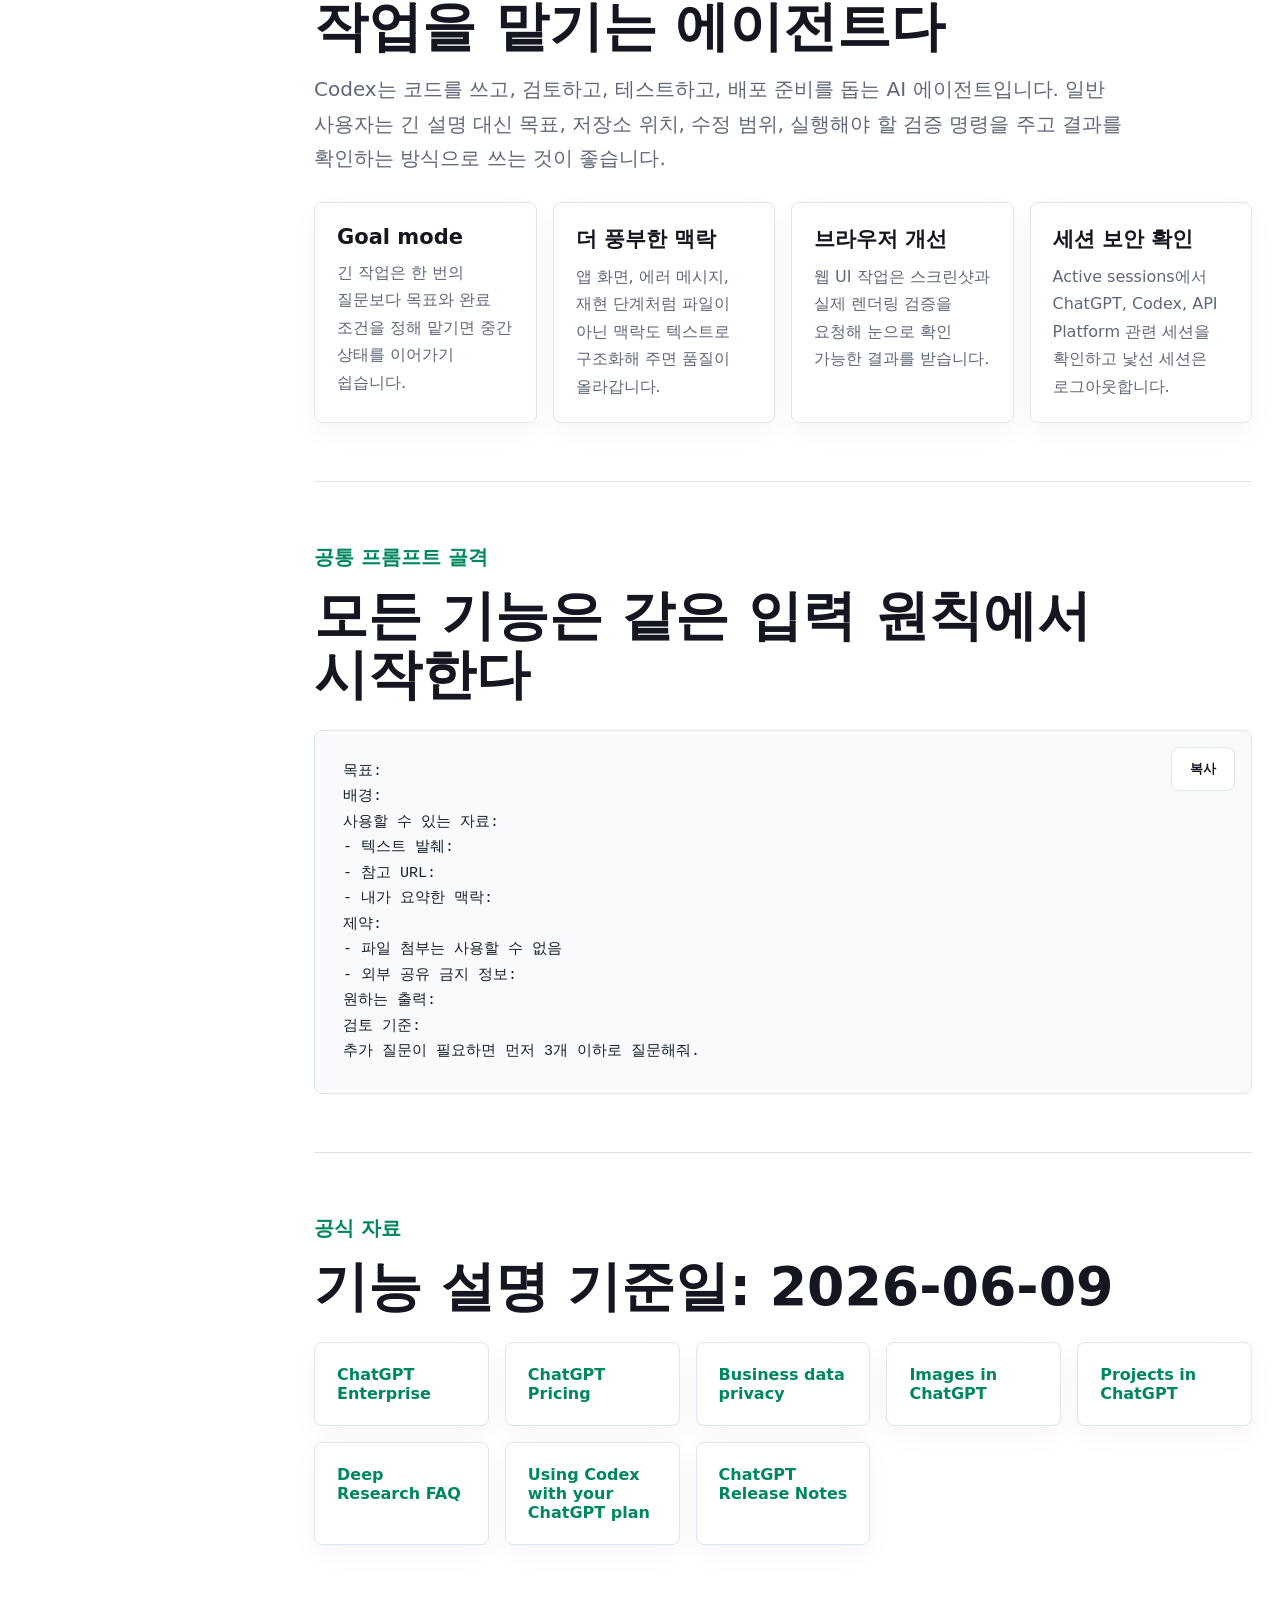
==== commit bd770a05: "Add home guide sidebar navigation" ====
--- a/index.html
+++ b/index.html
@@ -12,6 +12,31 @@
     <link rel="stylesheet" href="styles.css" />
   </head>
   <body data-page="home">
+    <aside class="guide-sidebar" aria-label="사용자 가이드 네비게이션">
+      <a class="guide-sidebar-brand" href="#hero">
+        <span>ChatGPT Enterprise</span>
+        <strong>사용자 가이드</strong>
+        <small>현재 기준 · 일반 사용자 중심</small>
+      </a>
+      <nav>
+        <a href="#overview" data-guide-link><span>01</span>개요</a>
+        <a href="#quick-start" data-guide-link><span>02</span>빠른 시작</a>
+        <a href="#difference" data-guide-link><span>03</span>차이점</a>
+        <a href="#enterprise-core" data-guide-link><span>04</span>Enterprise 핵심</a>
+        <a href="#operating-model" data-guide-link><span>05</span>운영 모델</a>
+        <a href="#scenarios" data-guide-link><span>06</span>활용 시나리오</a>
+        <a href="#features" data-guide-link><span>07</span>기능별 페이지</a>
+        <a href="#workflow" data-guide-link><span>08</span>공통 작업 흐름</a>
+        <a href="#safety" data-guide-link><span>09</span>안전 원칙</a>
+        <a href="#codex-updates" data-guide-link><span>10</span>Codex</a>
+        <a href="#sources" data-guide-link><span>11</span>공식 자료</a>
+      </nav>
+      <div class="guide-sidebar-note">
+        <span>핵심 원칙</span>
+        작게 맡기고 · 검토하고 · 공유한다
+      </div>
+    </aside>
+
     <header class="topbar">
       <a class="brand" href="./index.html" aria-label="ChatGPT Enterprise 사용자 가이드 홈">
         <span>ChatGPT Enterprise</span>
@@ -28,12 +53,11 @@
     <main>
       <section id="hero" class="hero light-hero">
         <div class="hero-copy">
-          <p class="eyebrow">파일 첨부 불가 환경 전제</p>
-          <h1>첨부 없이도 ChatGPT Enterprise를 업무에 쓰는 법</h1>
+          <p class="eyebrow">일반 사용자 중심</p>
+          <h1>ChatGPT Enterprise를 업무에 쓰는 법</h1>
           <p class="hero-lead">
-            이 가이드는 사내 보안 정책상 파일 첨부를 사용할 수 없다고 가정합니다.
-            대신 텍스트 발췌, URL, 회의 메모, 표 일부, 체크리스트만으로 Chat, Image Generation,
-            Projects, Deep Research를 실무에 적용하는 방법을 정리했습니다.
+            개인 구독과 Enterprise의 차이를 이해하고, Chat, Image Generation, Projects,
+            Deep Research, Codex를 사내 업무 루틴에 적용하는 방법을 정리했습니다.
           </p>
           <div class="hero-actions">
             <a class="button primary" href="#quick-start">빠른 시작</a>
@@ -42,7 +66,7 @@
           </div>
         </div>
         <figure class="hero-image">
-          <img src="assets/guide-overview-white.png" alt="파일 첨부 없이 ChatGPT Enterprise의 주요 기능을 사용하는 화이트 테마 개요 이미지" />
+          <img src="assets/guide-overview-white.png" alt="ChatGPT Enterprise의 주요 기능을 사용하는 화이트 테마 개요 이미지" />
         </figure>
       </section>
 
@@ -78,14 +102,6 @@
             <p>사실, 수치, 고객명, 법무·보안 표현, 사내 정책 위반 가능성을 최종 검토합니다.</p>
           </article>
         </div>
-        <nav class="guide-map" aria-label="가이드 주요 섹션">
-          <a href="#overview">개요</a>
-          <a href="#quick-start">빠른 시작</a>
-          <a href="#difference">차이점</a>
-          <a href="#enterprise-core">Enterprise 핵심</a>
-          <a href="#operating-model">운영 모델</a>
-          <a href="#scenarios">활용 시나리오</a>
-        </nav>
       </section>
 
       <section id="quick-start" class="section">
--- a/styles.css
+++ b/styles.css
@@ -13,11 +13,15 @@
   --purple: #7257d9;
   --shadow: 0 18px 48px rgba(20, 23, 31, 0.08);
   --radius: 8px;
+  --guide-rail: 286px;
   font-family: Inter, "Segoe UI", "Apple SD Gothic Neo", "Malgun Gothic", system-ui, sans-serif;
 }
 
 * { box-sizing: border-box; }
-html { scroll-behavior: smooth; }
+html {
+  scroll-behavior: smooth;
+  scroll-padding-top: 96px;
+}
 body {
   margin: 0;
   color: var(--text);
@@ -69,6 +73,101 @@
   background: var(--soft-green);
 }
 
+.guide-sidebar {
+  position: fixed;
+  inset: 0 auto 0 0;
+  z-index: 40;
+  display: flex;
+  width: var(--guide-rail);
+  flex-direction: column;
+  gap: 18px;
+  padding: 26px 18px;
+  overflow-y: auto;
+  border-right: 1px solid var(--line);
+  background: rgba(255, 255, 255, 0.94);
+  box-shadow: 8px 0 32px rgba(20, 23, 31, 0.06);
+  backdrop-filter: blur(16px);
+}
+.guide-sidebar-brand {
+  display: grid;
+  gap: 4px;
+  padding: 10px 8px 18px;
+  text-decoration: none;
+  border-bottom: 1px solid var(--line);
+}
+.guide-sidebar-brand span,
+.guide-sidebar-brand small {
+  color: var(--muted);
+  font-size: 13px;
+}
+.guide-sidebar-brand strong {
+  color: var(--text);
+  font-size: 24px;
+  line-height: 1.15;
+}
+.guide-sidebar nav {
+  display: grid;
+  gap: 7px;
+}
+.guide-sidebar nav a {
+  display: grid;
+  grid-template-columns: 38px minmax(0, 1fr);
+  align-items: center;
+  min-height: 44px;
+  padding: 7px 10px;
+  color: var(--muted);
+  text-decoration: none;
+  border: 1px solid transparent;
+  border-radius: var(--radius);
+  font-weight: 850;
+}
+.guide-sidebar nav a span {
+  display: inline-flex;
+  width: 28px;
+  height: 28px;
+  align-items: center;
+  justify-content: center;
+  color: var(--green);
+  font-size: 12px;
+  font-weight: 900;
+  border-radius: 999px;
+  background: var(--soft-green);
+}
+.guide-sidebar nav a:hover,
+.guide-sidebar nav a.active {
+  color: var(--green);
+  border-color: #b8e4d3;
+  background: var(--soft-green);
+}
+.guide-sidebar nav a.active span {
+  color: #ffffff;
+  background: var(--green);
+}
+.guide-sidebar-note {
+  margin-top: auto;
+  padding: 16px;
+  color: var(--muted);
+  line-height: 1.55;
+  border: 1px solid var(--line);
+  border-radius: var(--radius);
+  background: #fbfcfd;
+}
+.guide-sidebar-note span {
+  display: block;
+  margin-bottom: 6px;
+  color: var(--green);
+  font-size: 13px;
+  font-weight: 900;
+}
+body[data-page="home"] .topbar {
+  margin-left: var(--guide-rail);
+}
+body[data-page="home"] main {
+  width: min(1280px, calc(100vw - var(--guide-rail) - 56px));
+  margin-left: calc(var(--guide-rail) + max(28px, (100vw - var(--guide-rail) - 1280px) / 2));
+  margin-right: 28px;
+}
+
 main {
   width: min(1360px, calc(100vw - 40px));
   margin: 0 auto;
@@ -320,30 +419,6 @@
 .step-card p,
 .check-card p,
 .note-card p { margin-bottom: 0; }
-.guide-map {
-  display: grid;
-  grid-template-columns: repeat(6, 1fr);
-  gap: 10px;
-  margin-top: 18px;
-}
-.guide-map a {
-  display: flex;
-  align-items: center;
-  justify-content: center;
-  min-height: 44px;
-  padding: 10px;
-  color: var(--green);
-  text-align: center;
-  text-decoration: none;
-  font-weight: 900;
-  border: 1px solid #b8e4d3;
-  border-radius: var(--radius);
-  background: var(--soft-green);
-}
-.guide-map a:hover {
-  border-color: var(--green);
-  background: #ffffff;
-}
 .difference-card span {
   display: inline-flex;
   min-height: 28px;
@@ -485,6 +560,29 @@
   padding: 44px 0 70px;
 }
 
+@media (max-width: 1180px) {
+  .guide-sidebar {
+    position: static;
+    width: min(100vw - 40px, 1360px);
+    margin: 18px auto 0;
+    border: 1px solid var(--line);
+    border-radius: var(--radius);
+  }
+  .guide-sidebar nav {
+    grid-template-columns: repeat(3, 1fr);
+  }
+  .guide-sidebar-note {
+    margin-top: 0;
+  }
+  body[data-page="home"] .topbar {
+    margin-left: 0;
+  }
+  body[data-page="home"] main {
+    width: min(1360px, calc(100vw - 40px));
+    margin: 0 auto;
+  }
+}
+
 @media (max-width: 1040px) {
   .hero,
   .feature-hero,
@@ -502,20 +600,17 @@
   .principles,
   .feature-cards,
   .difference-grid,
-.overview-grid,
-.core-grid,
-.role-grid,
-.scenario-grid,
-.operating-loop,
+  .overview-grid,
+  .core-grid,
+  .role-grid,
+  .scenario-grid,
+  .operating-loop,
   .steps,
   .check-grid,
   .page-grid,
   .source-list {
     grid-template-columns: repeat(2, 1fr);
   }
-  .guide-map {
-    grid-template-columns: repeat(3, 1fr);
-  }
 }
 
 @media (max-width: 680px) {
@@ -544,11 +639,11 @@
   .principles,
   .feature-cards,
   .difference-grid,
-.overview-grid,
-.core-grid,
-.role-grid,
-.scenario-grid,
-.operating-loop,
+  .overview-grid,
+  .core-grid,
+  .role-grid,
+  .scenario-grid,
+  .operating-loop,
   .steps,
   .check-grid,
   .page-grid,
@@ -556,8 +651,26 @@
   .side-rail {
     grid-template-columns: 1fr;
   }
-  .guide-map {
-    grid-template-columns: 1fr 1fr;
+  .guide-sidebar {
+    width: min(100vw - 28px, 1360px);
+    padding: 16px;
+  }
+  .guide-sidebar nav {
+    grid-template-columns: repeat(2, 1fr);
+  }
+  .guide-sidebar nav a {
+    grid-template-columns: 30px minmax(0, 1fr);
+    min-height: 40px;
+    padding: 6px 8px;
+    font-size: 14px;
+  }
+  .guide-sidebar nav a span {
+    width: 24px;
+    height: 24px;
+    font-size: 11px;
+  }
+  .guide-sidebar-note {
+    display: none;
   }
   .prompt-panel .copy-button {
     position: static;
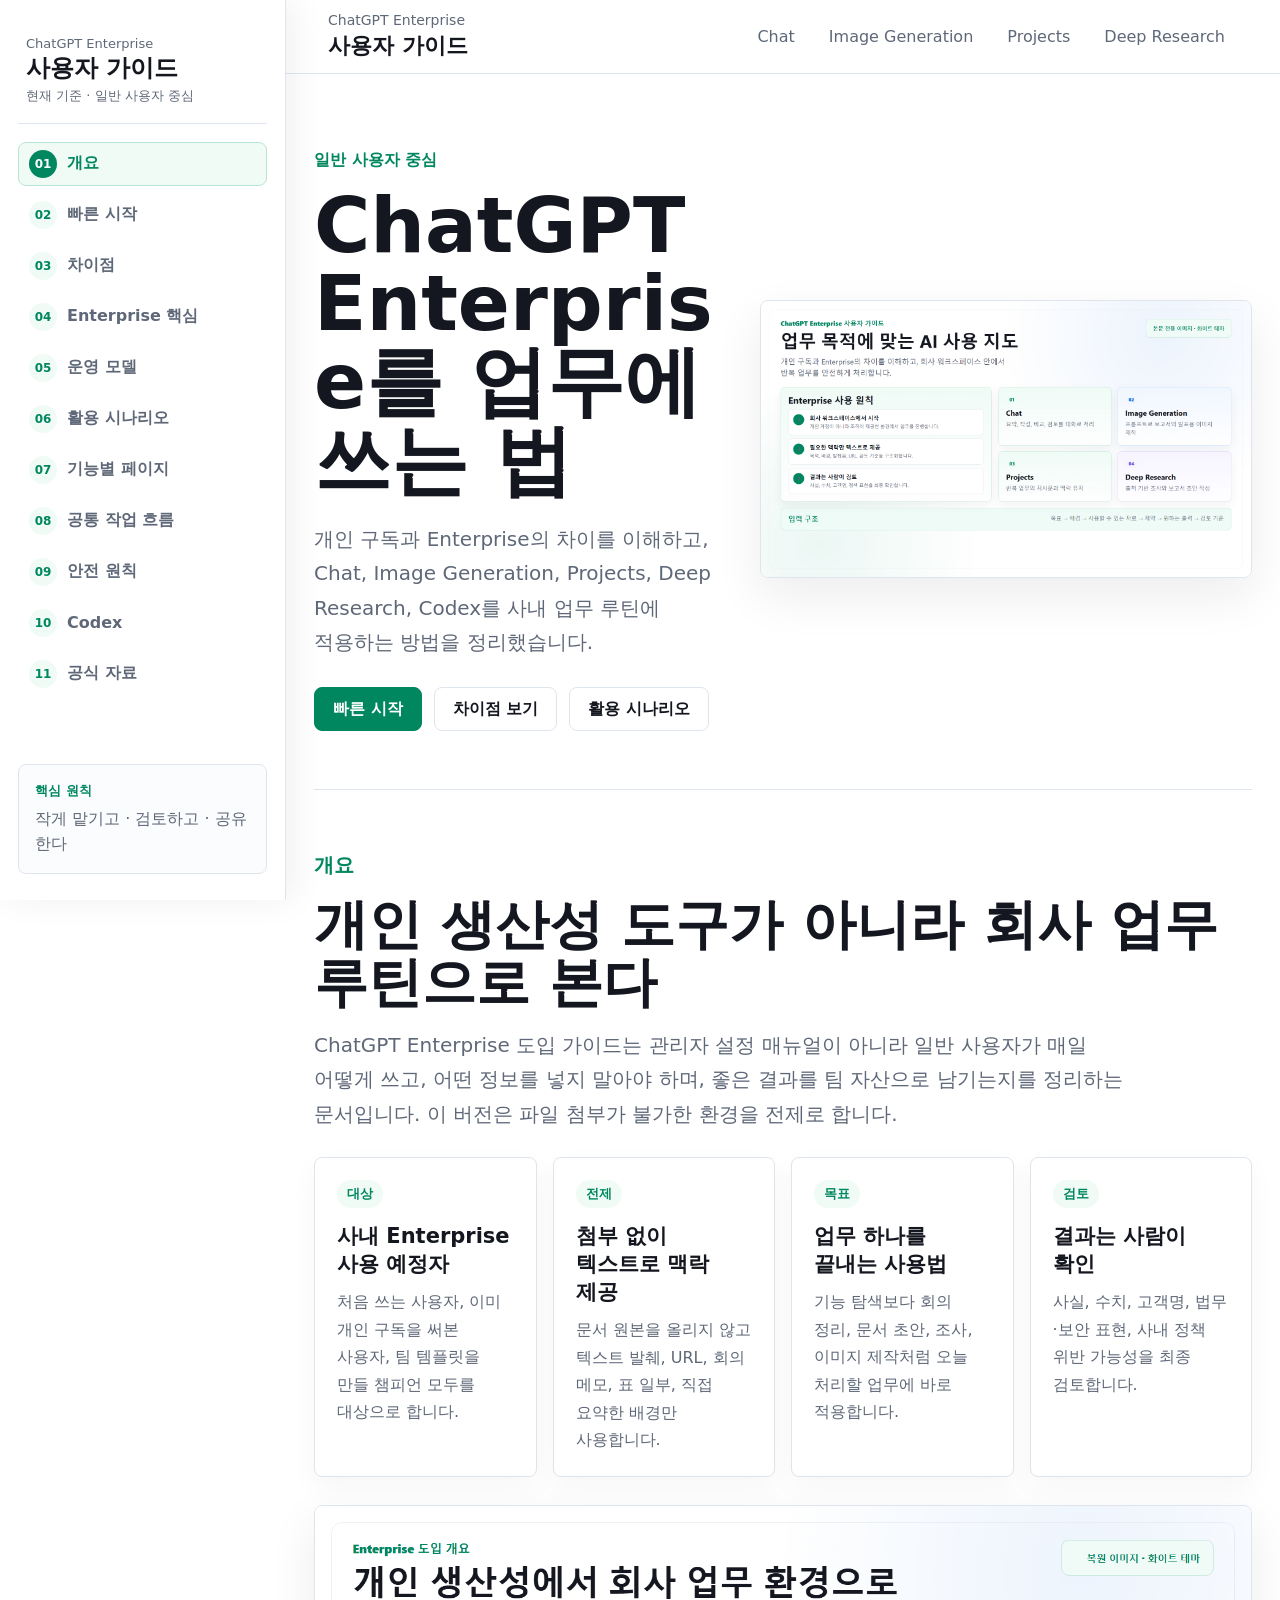
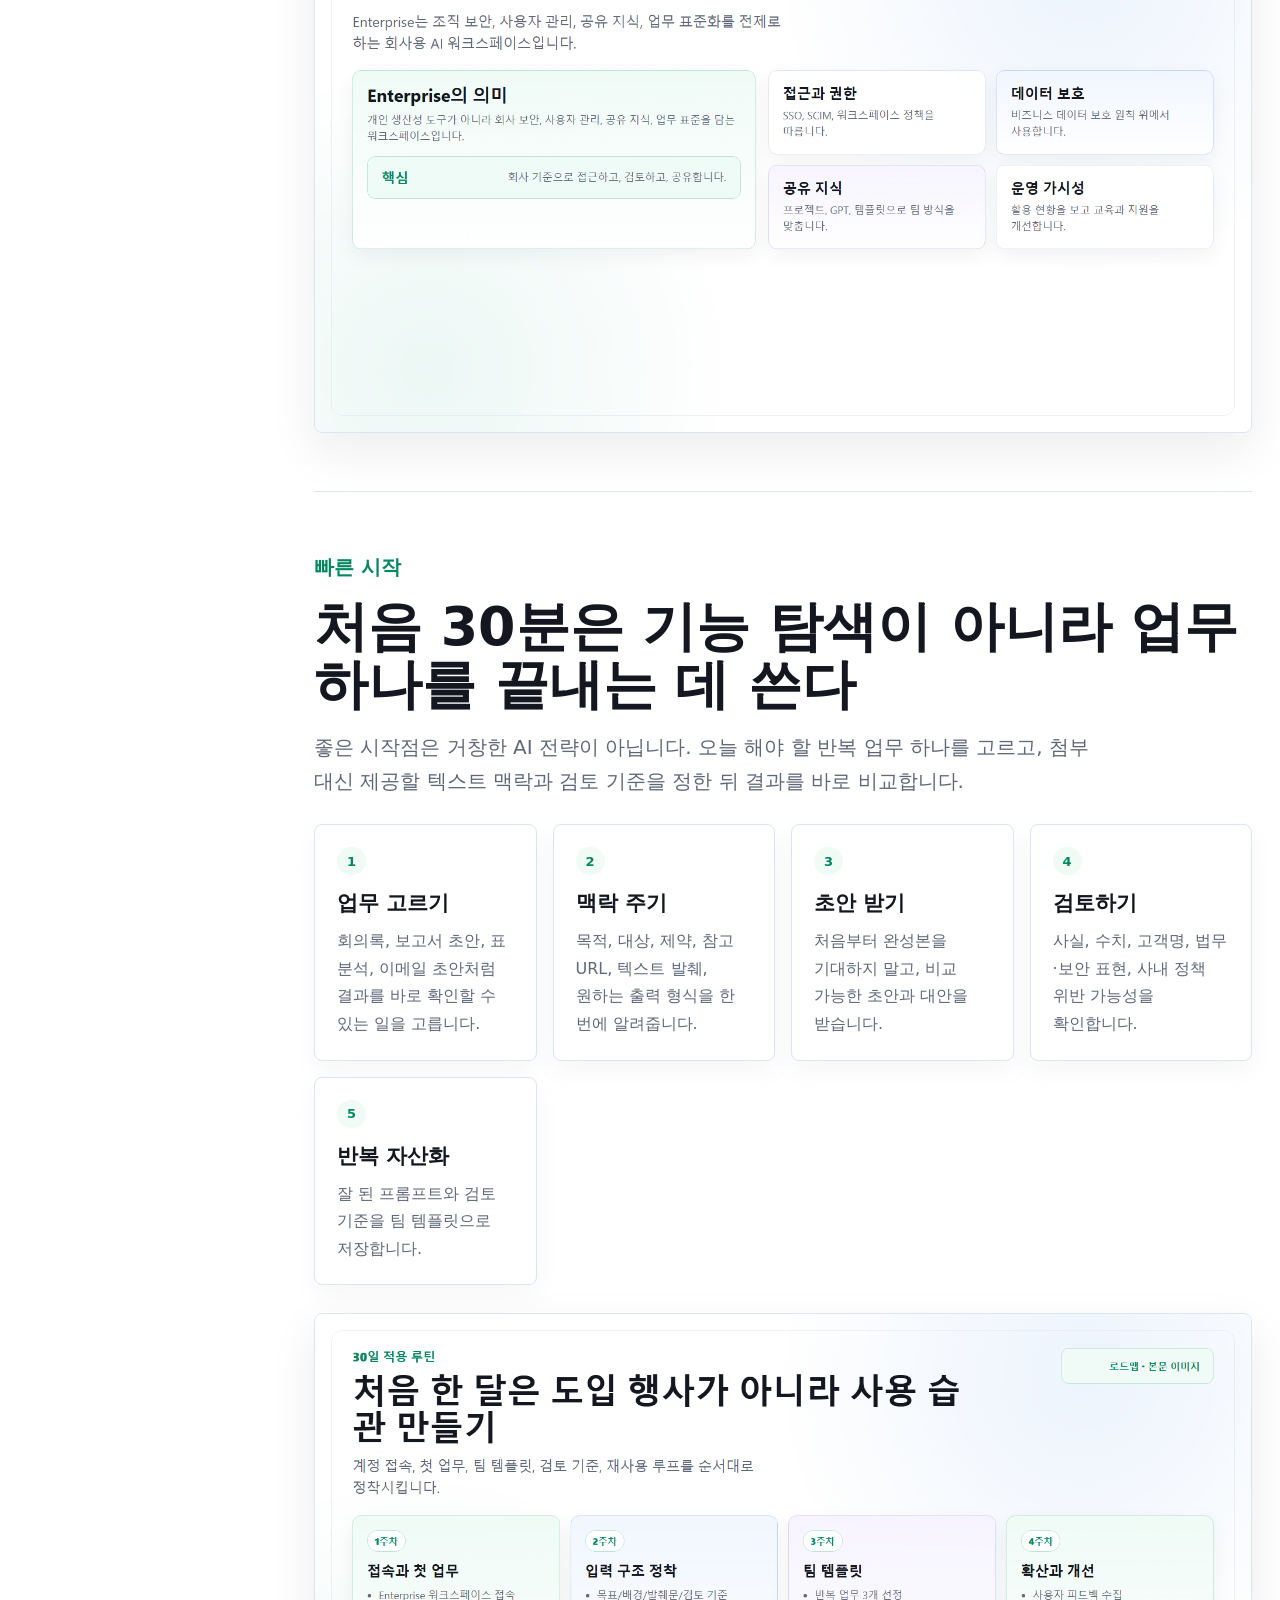
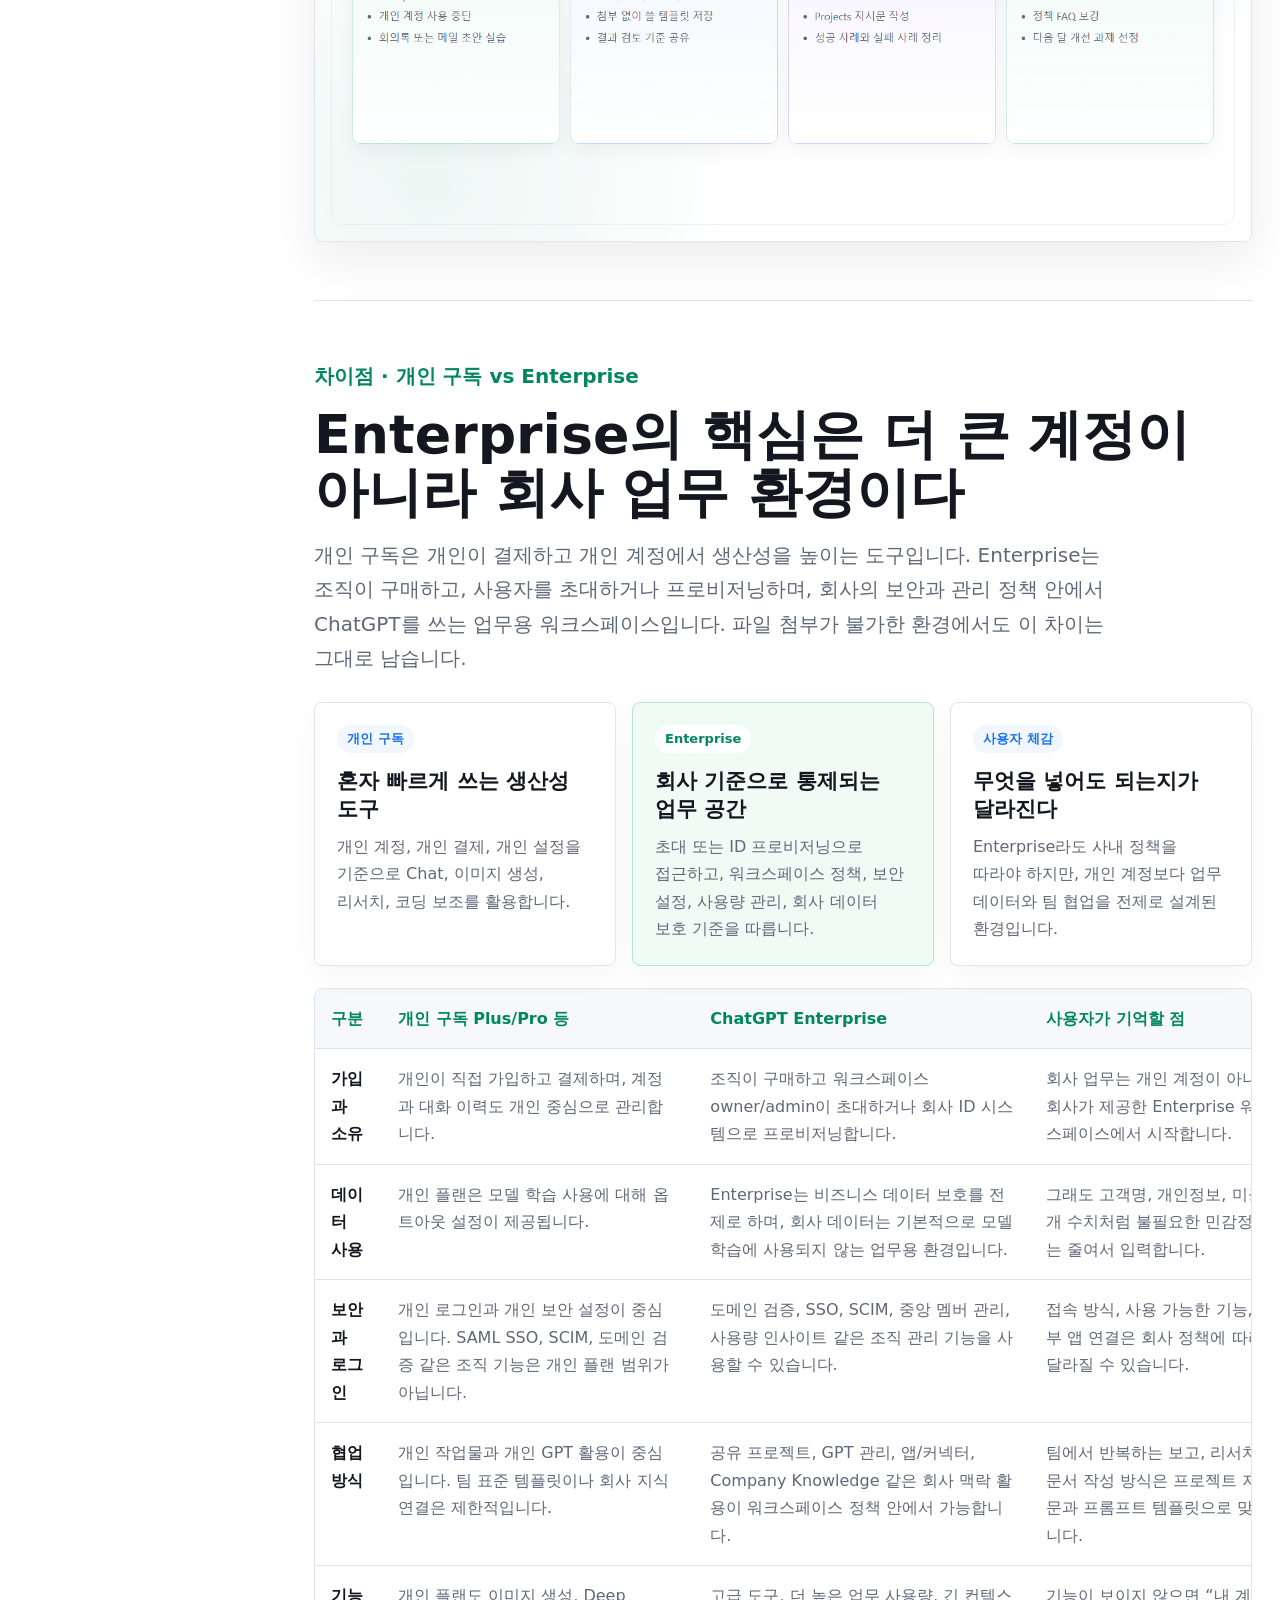
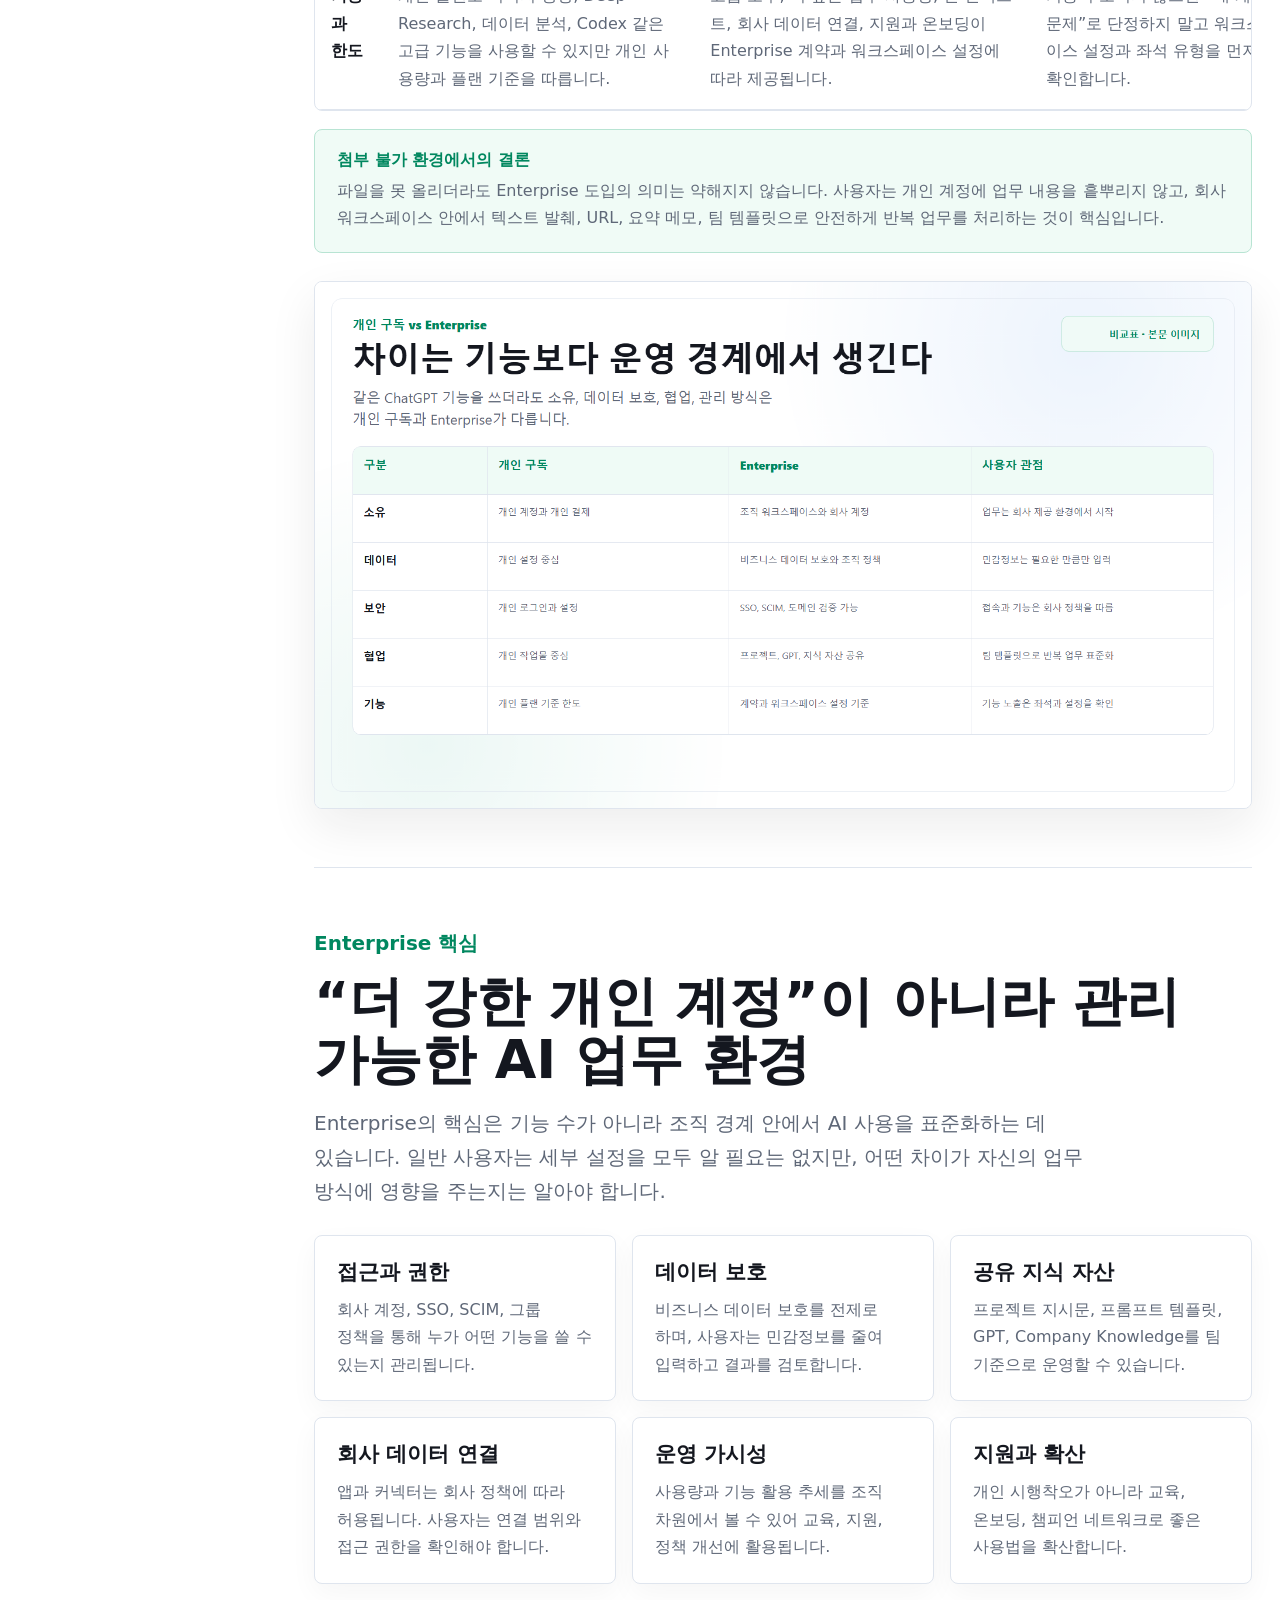
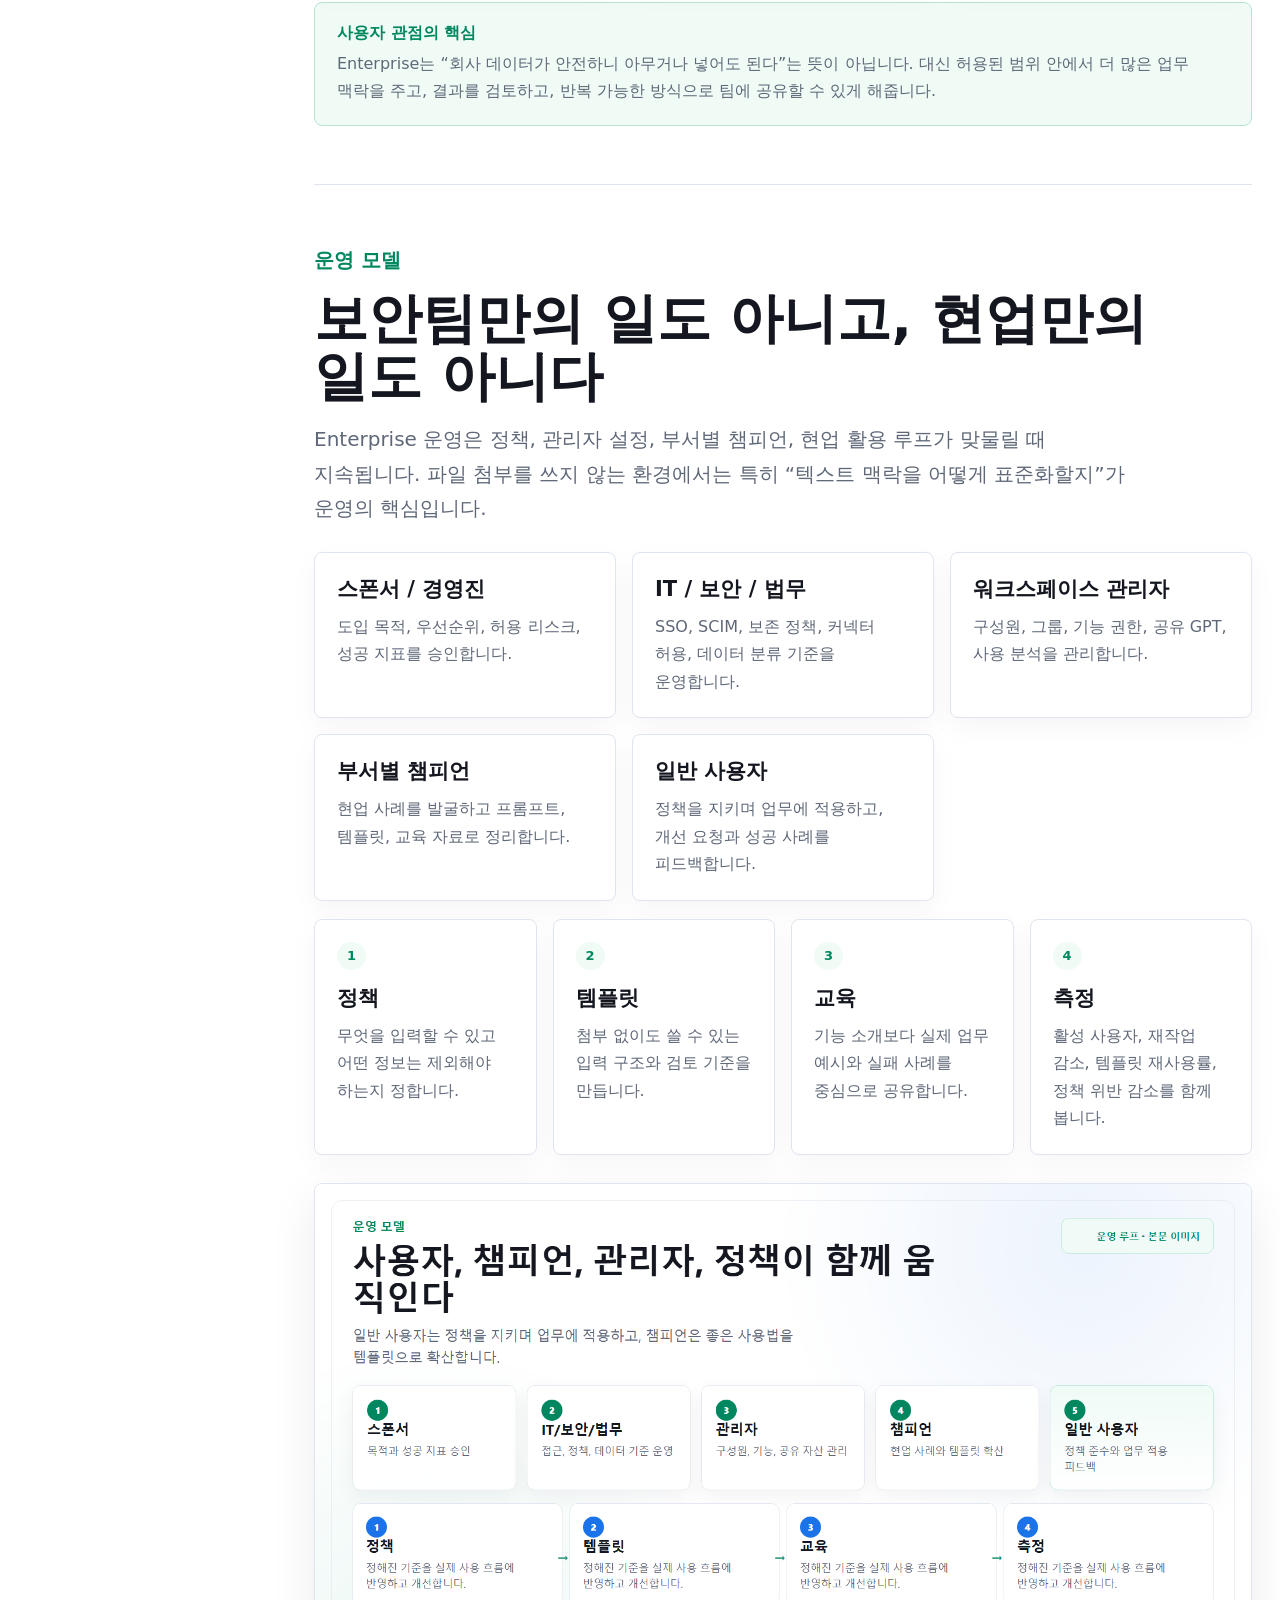
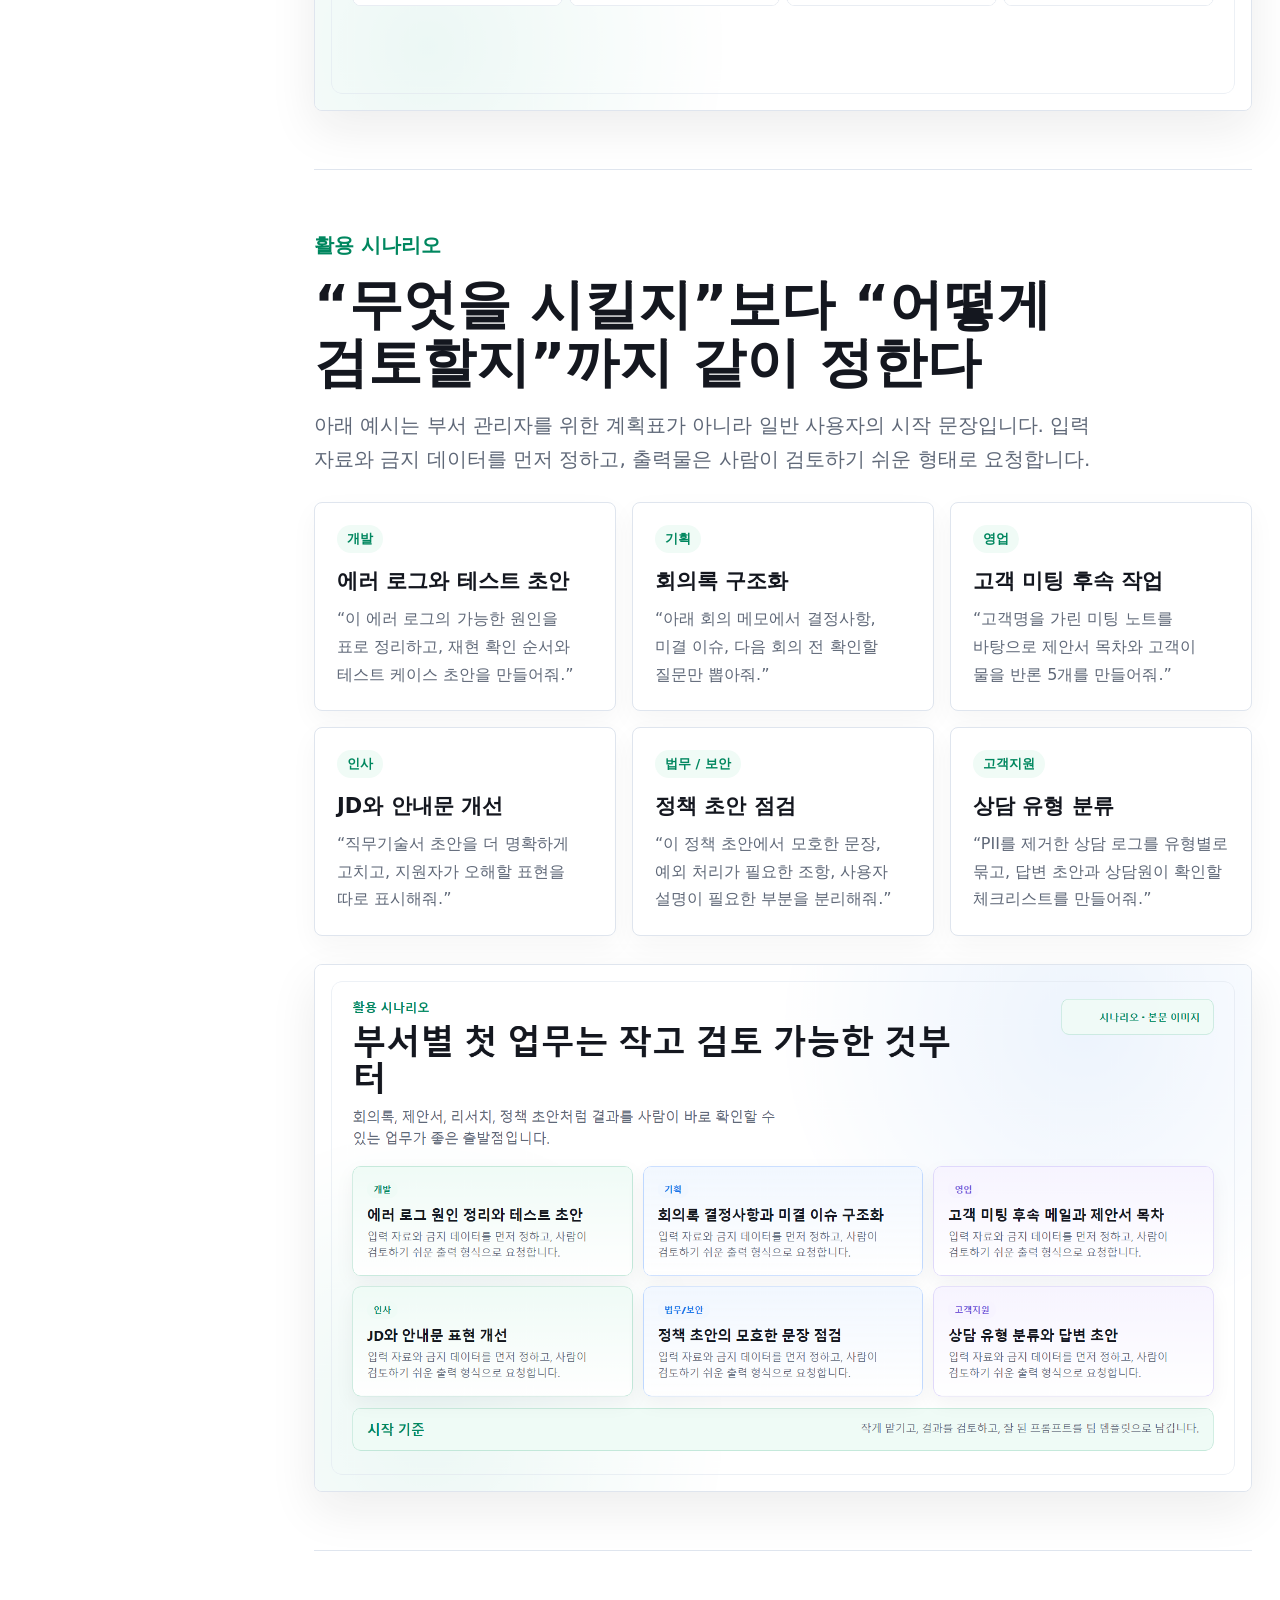
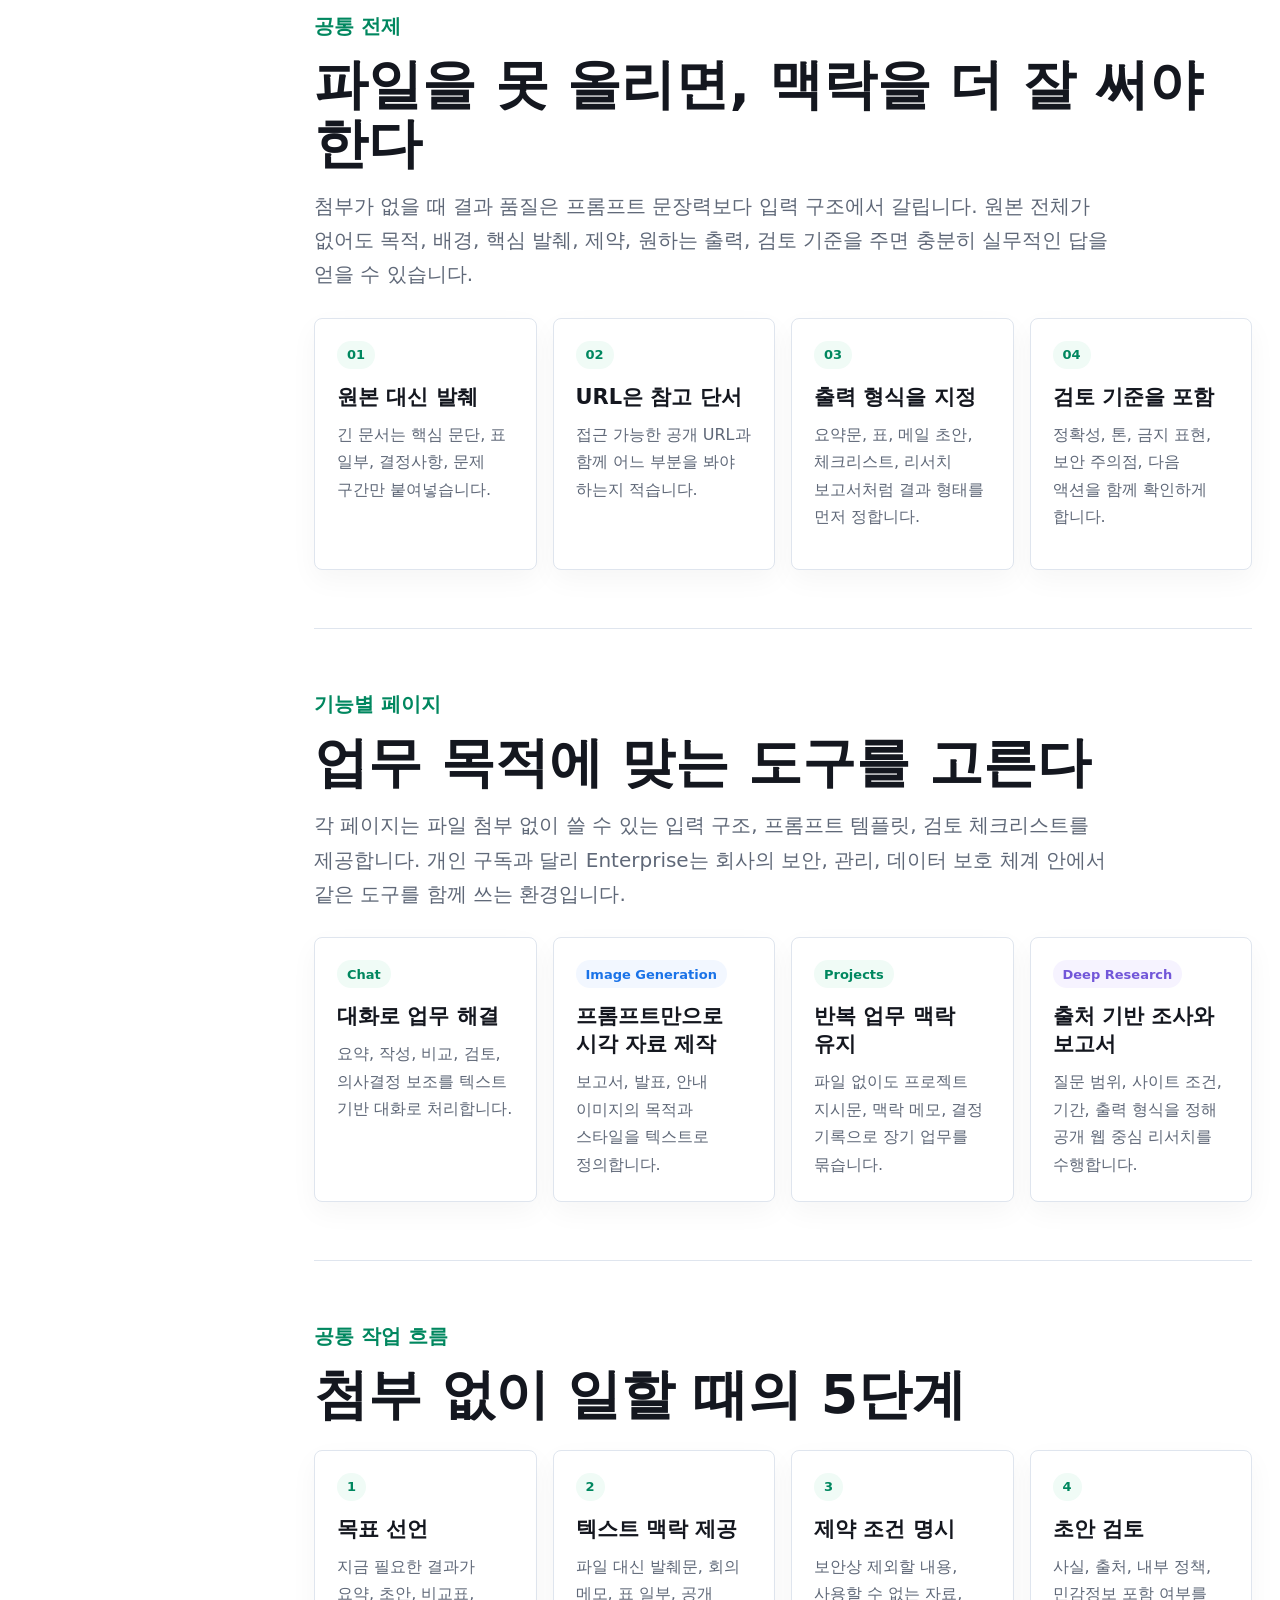
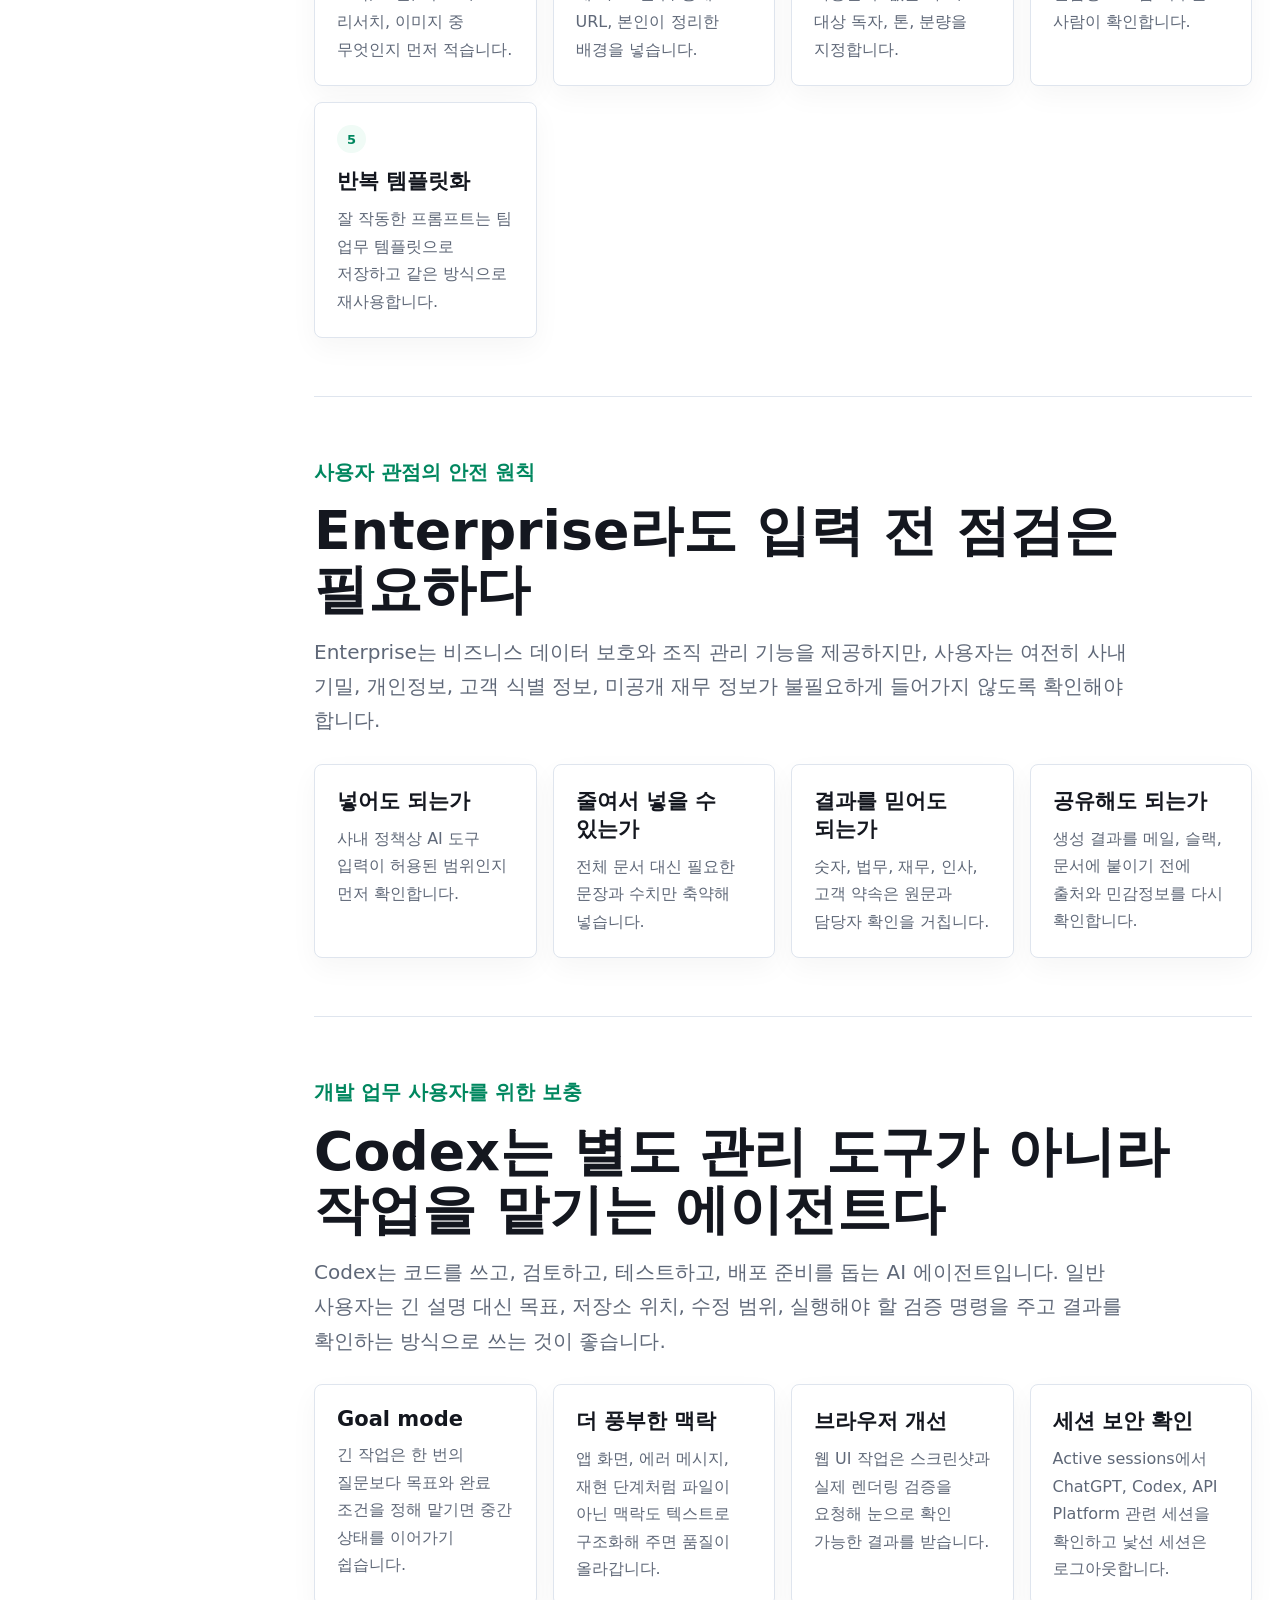
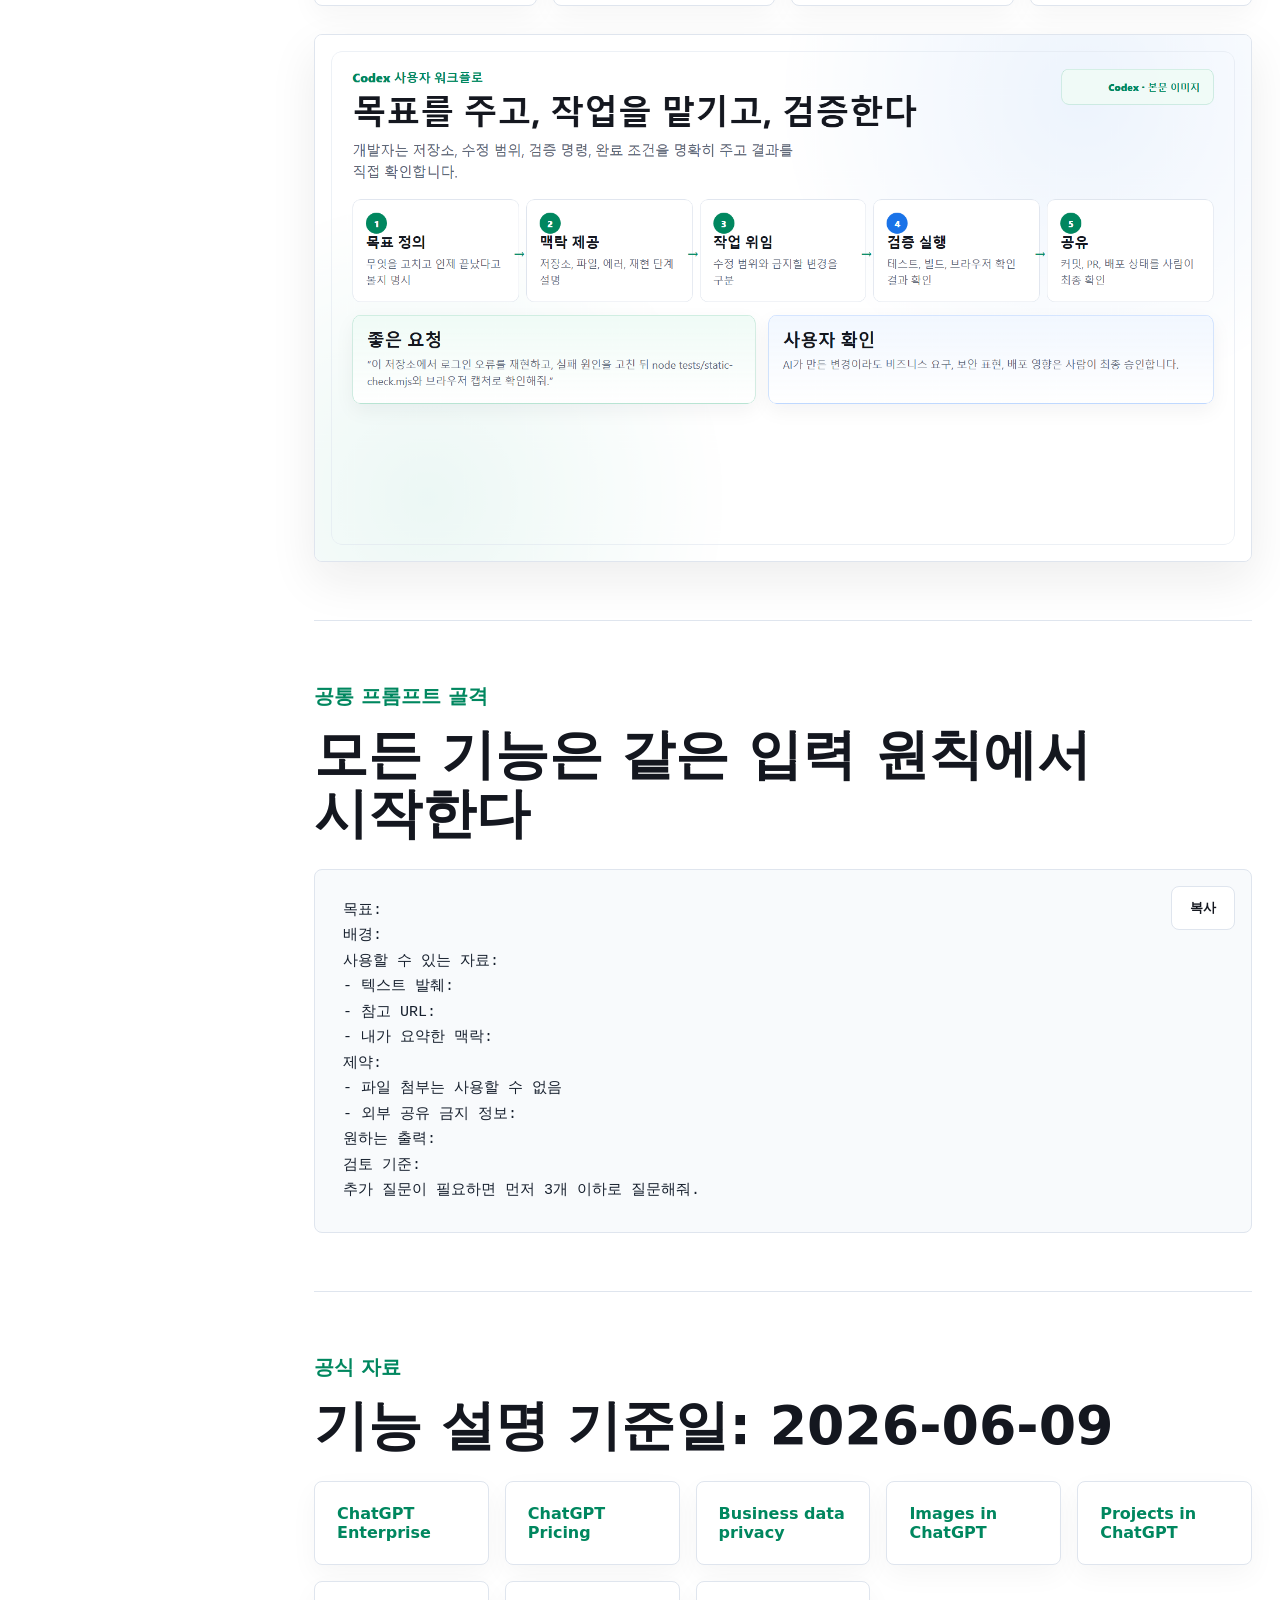
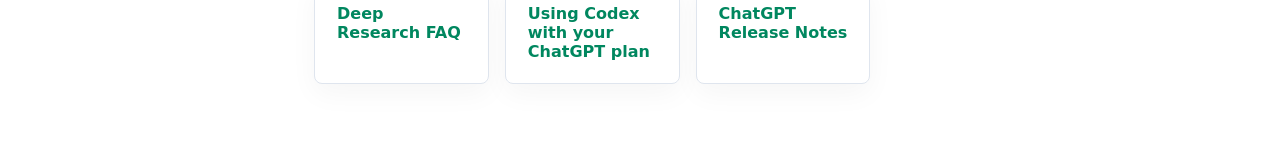
==== commit 13acac61: "Refresh guide visuals without page chrome" ====
--- a/index.html
+++ b/index.html
@@ -102,6 +102,9 @@
             <p>사실, 수치, 고객명, 법무·보안 표현, 사내 정책 위반 가능성을 최종 검토합니다.</p>
           </article>
         </div>
+        <figure class="section-visual">
+          <img src="assets/hero-enterprise.png" alt="ChatGPT Enterprise를 개인 생산성 도구가 아닌 회사 업무 환경으로 설명하는 화이트 테마 인포그래픽" />
+        </figure>
       </section>
 
       <section id="quick-start" class="section">
@@ -141,6 +144,9 @@
             <p>잘 된 프롬프트와 검토 기준을 팀 템플릿으로 저장합니다.</p>
           </article>
         </div>
+        <figure class="section-visual">
+          <img src="assets/roadmap-30days.png" alt="ChatGPT Enterprise를 처음 30일 동안 사용자 습관으로 정착시키는 화이트 테마 로드맵 이미지" />
+        </figure>
       </section>
 
       <section id="difference" class="section">
@@ -225,6 +231,9 @@
             사용자는 개인 계정에 업무 내용을 흩뿌리지 않고, 회사 워크스페이스 안에서 텍스트 발췌, URL, 요약 메모, 팀 템플릿으로 안전하게 반복 업무를 처리하는 것이 핵심입니다.
           </p>
         </div>
+        <figure class="section-visual">
+          <img src="assets/personal-vs-enterprise.png" alt="개인 구독과 ChatGPT Enterprise의 운영 경계 차이를 비교하는 화이트 테마 표 이미지" />
+        </figure>
       </section>
 
       <section id="enterprise-core" class="section">
@@ -325,6 +334,9 @@
             <p>활성 사용자, 재작업 감소, 템플릿 재사용률, 정책 위반 감소를 함께 봅니다.</p>
           </article>
         </div>
+        <figure class="section-visual">
+          <img src="assets/operating-model.png" alt="ChatGPT Enterprise 운영 모델에서 스폰서, 보안, 관리자, 챔피언, 일반 사용자의 역할을 설명하는 화이트 테마 이미지" />
+        </figure>
       </section>
 
       <section id="scenarios" class="section">
@@ -368,6 +380,9 @@
             <p>“PII를 제거한 상담 로그를 유형별로 묶고, 답변 초안과 상담원이 확인할 체크리스트를 만들어줘.”</p>
           </article>
         </div>
+        <figure class="section-visual">
+          <img src="assets/department-scenarios.png" alt="부서별 ChatGPT Enterprise 첫 활용 업무 예시를 정리한 화이트 테마 이미지" />
+        </figure>
       </section>
 
       <section id="no-attachments" class="section">
@@ -527,6 +542,9 @@
             <p>Active sessions에서 ChatGPT, Codex, API Platform 관련 세션을 확인하고 낯선 세션은 로그아웃합니다.</p>
           </article>
         </div>
+        <figure class="section-visual">
+          <img src="assets/user-codex-workflow.png" alt="Codex에 목표와 맥락을 주고 작업과 검증을 맡기는 사용자 워크플로 화이트 테마 이미지" />
+        </figure>
       </section>
 
       <section id="prompt-template" class="section">
--- a/styles.css
+++ b/styles.css
@@ -311,6 +311,19 @@
 }
 .feature-preview figcaption a:hover {
   text-decoration: underline;
+}
+.section-visual {
+  margin: 28px 0 0;
+  overflow: hidden;
+  border: 1px solid var(--line);
+  border-radius: var(--radius);
+  background: var(--surface);
+  box-shadow: var(--shadow);
+}
+.section-visual img {
+  display: block;
+  width: 100%;
+  height: auto;
 }
 .section {
   padding: 58px 0;
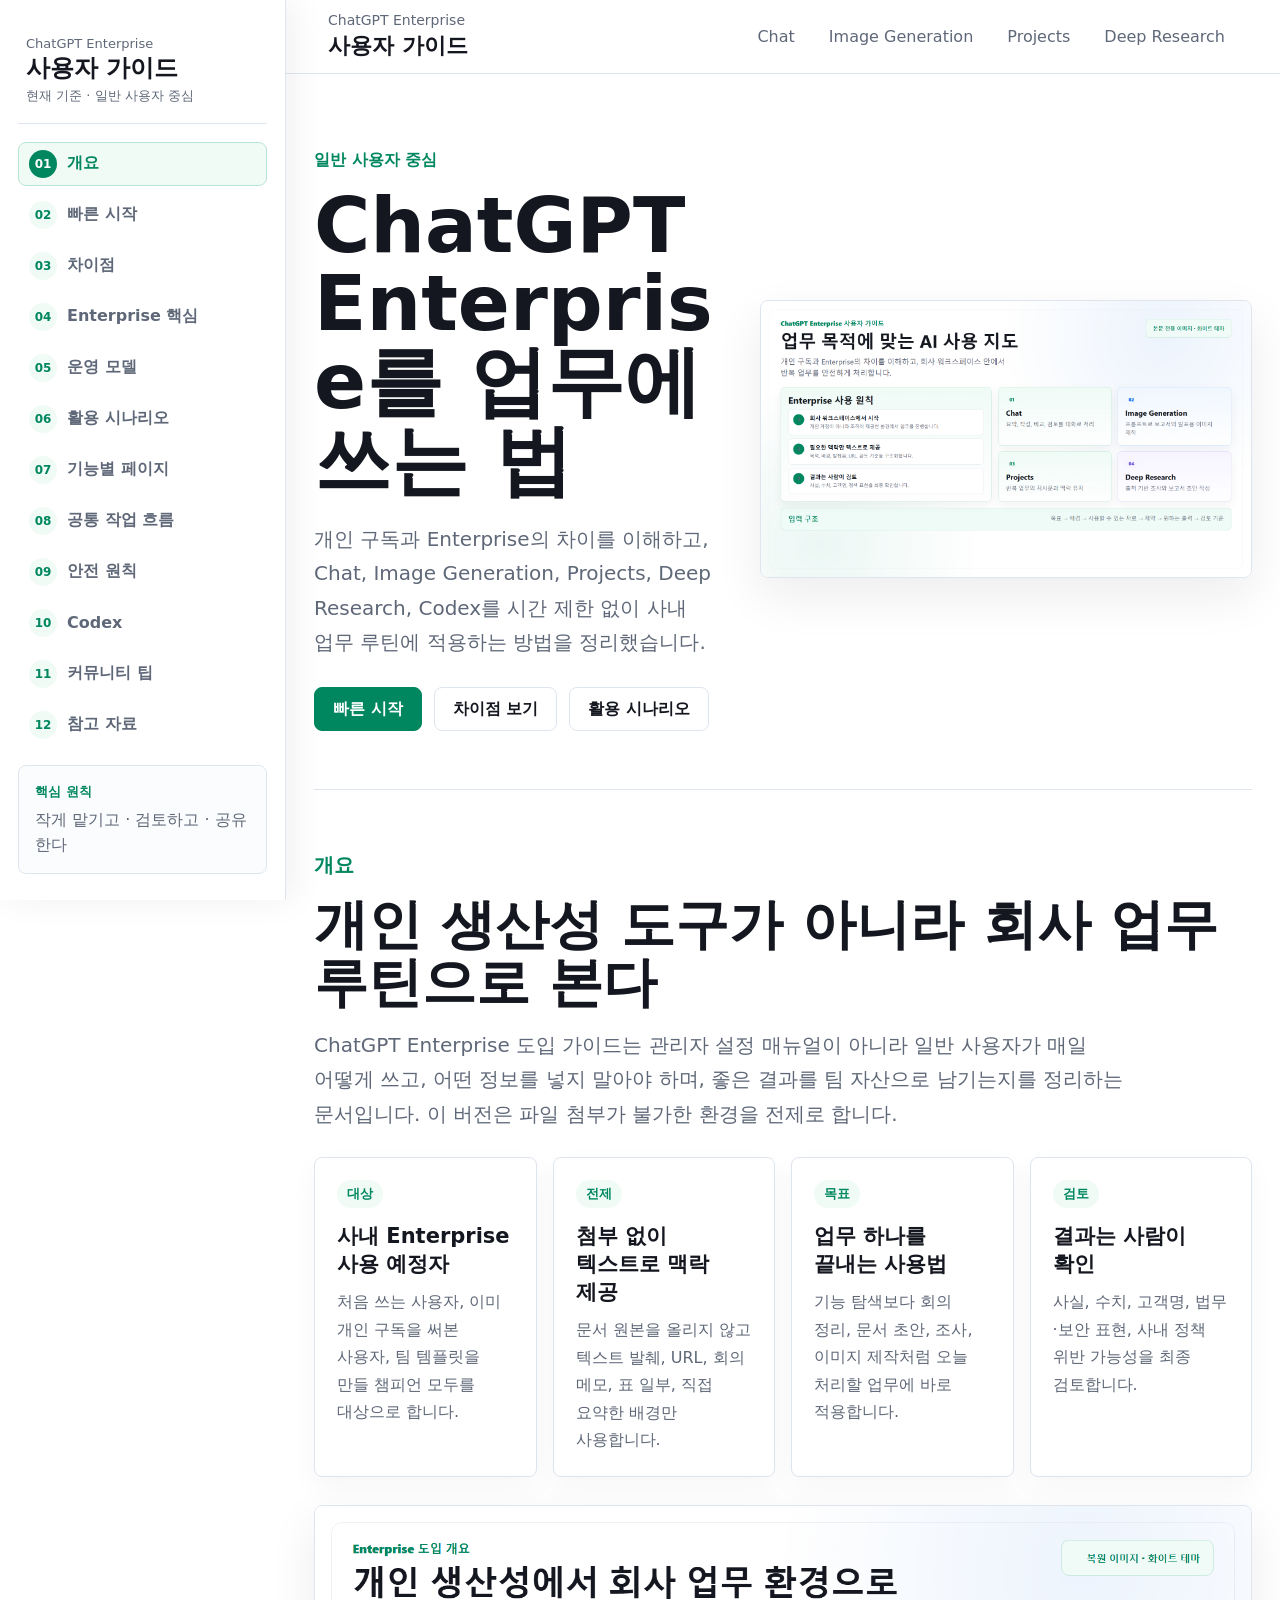
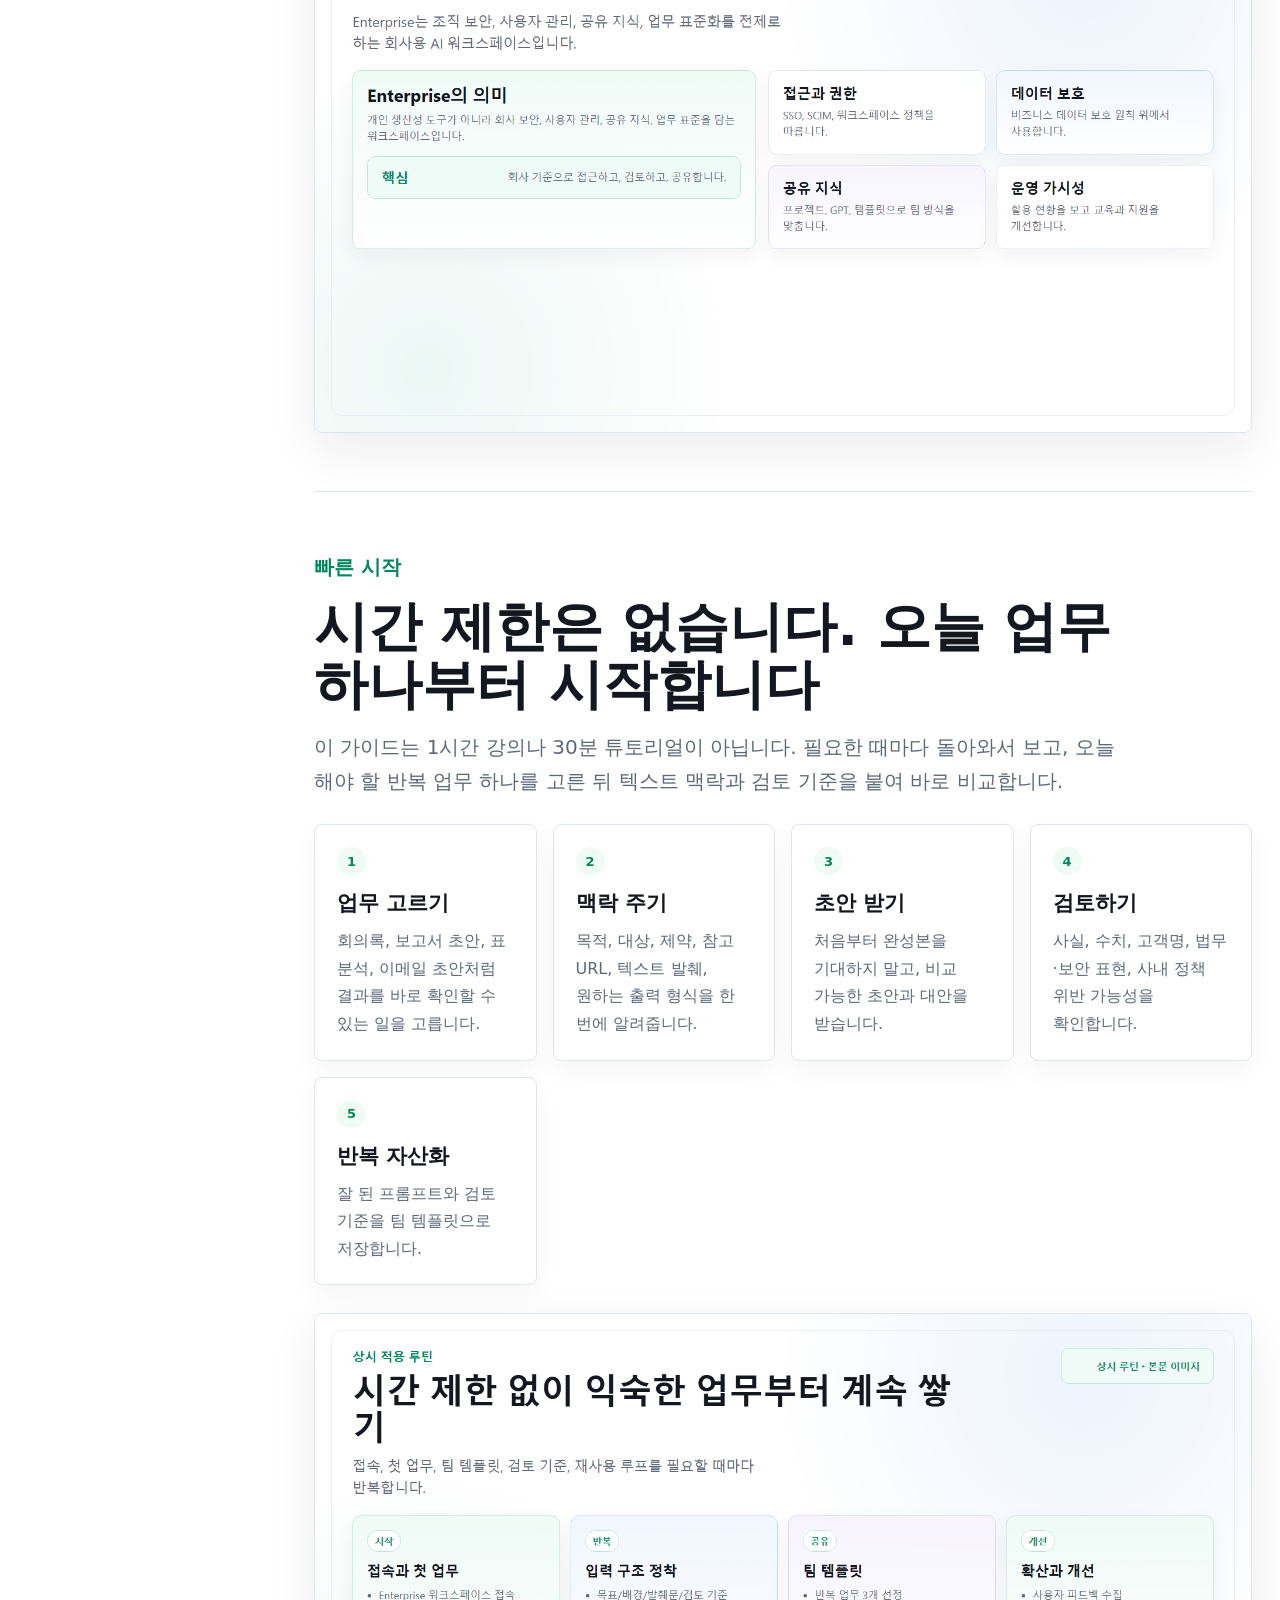
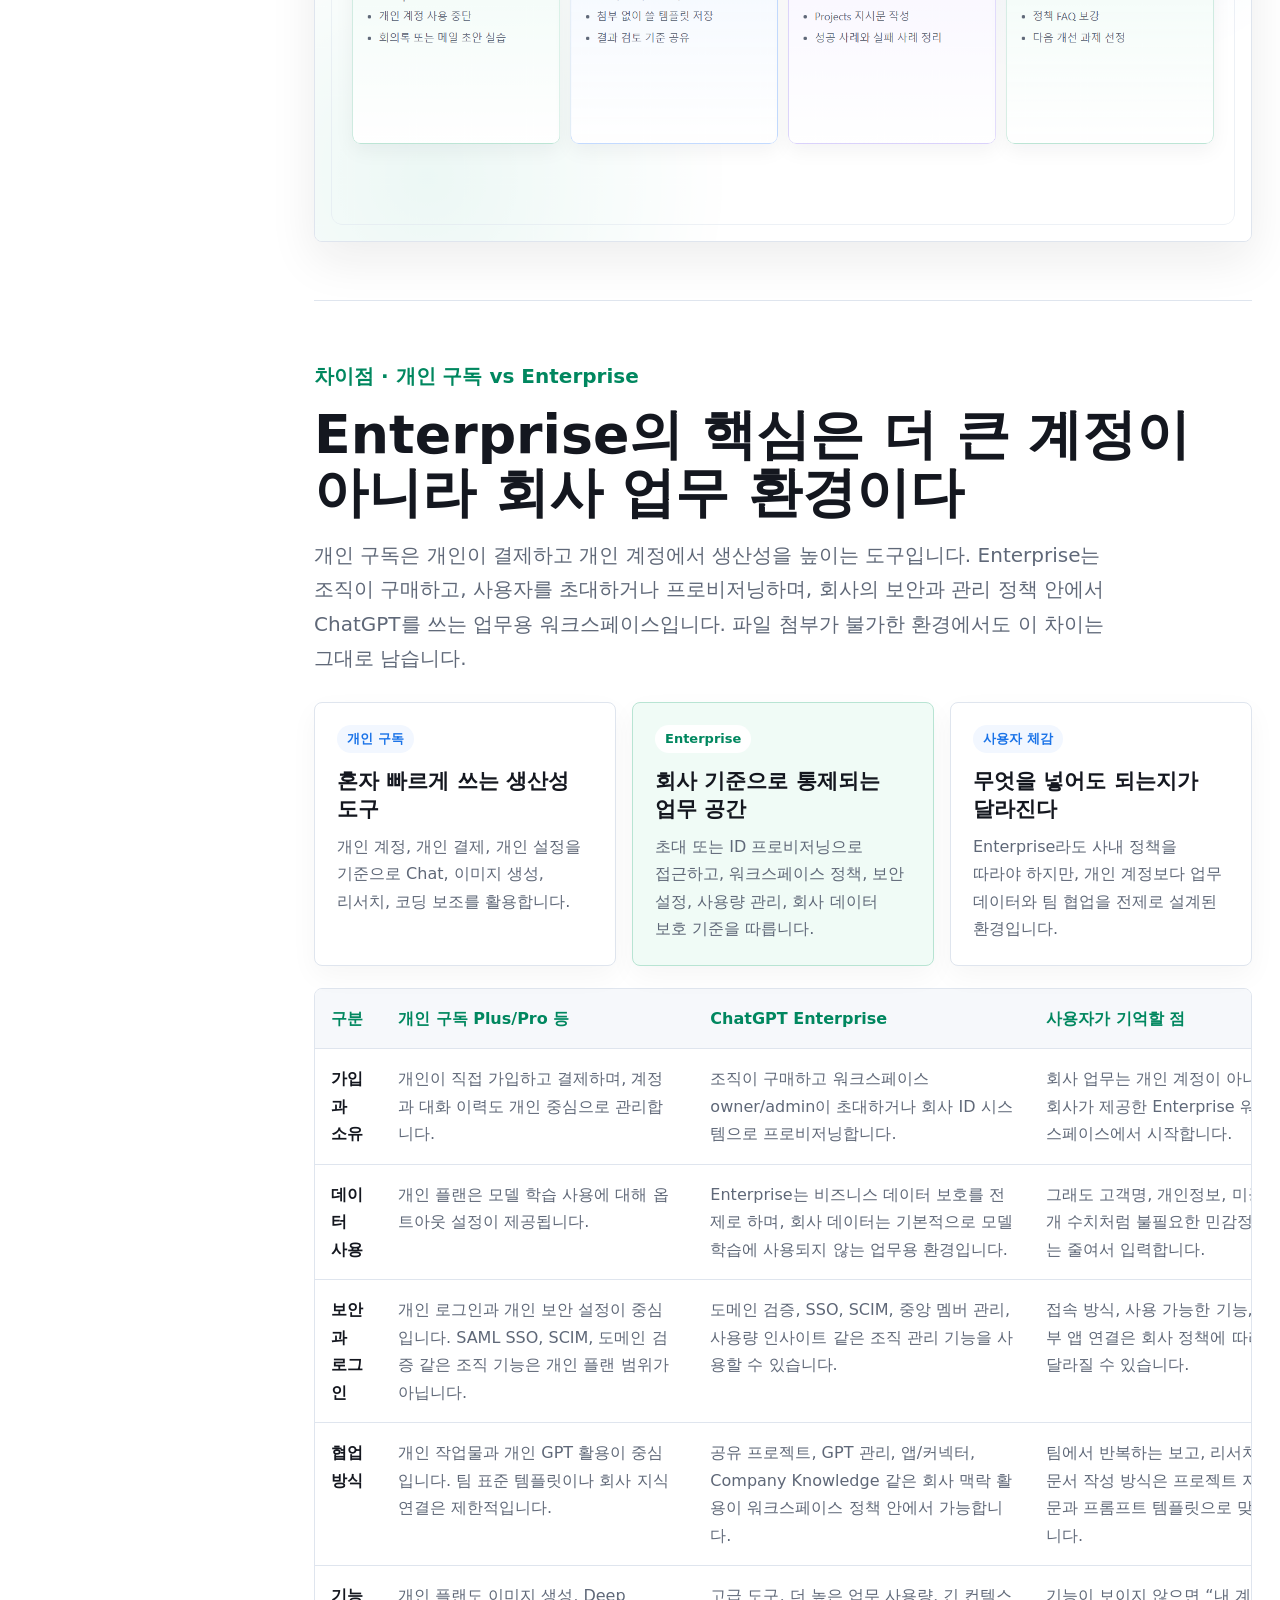
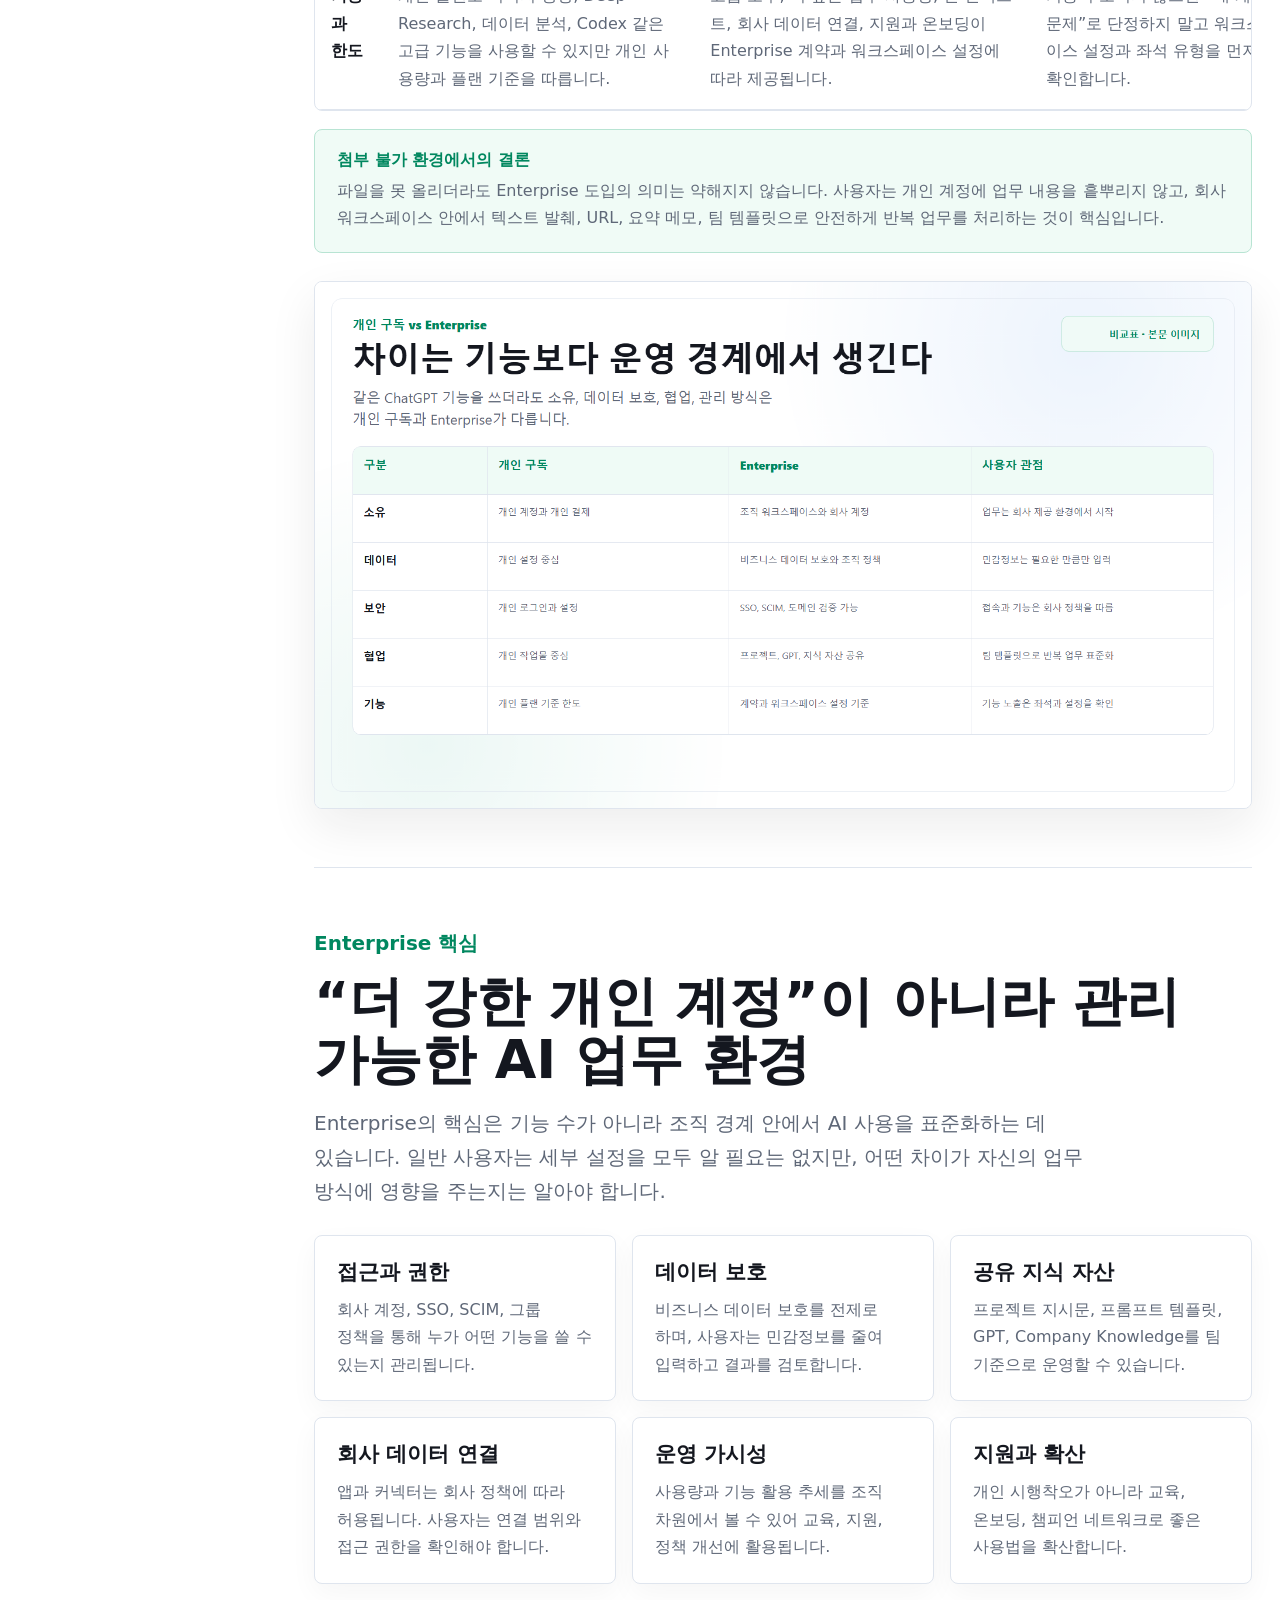
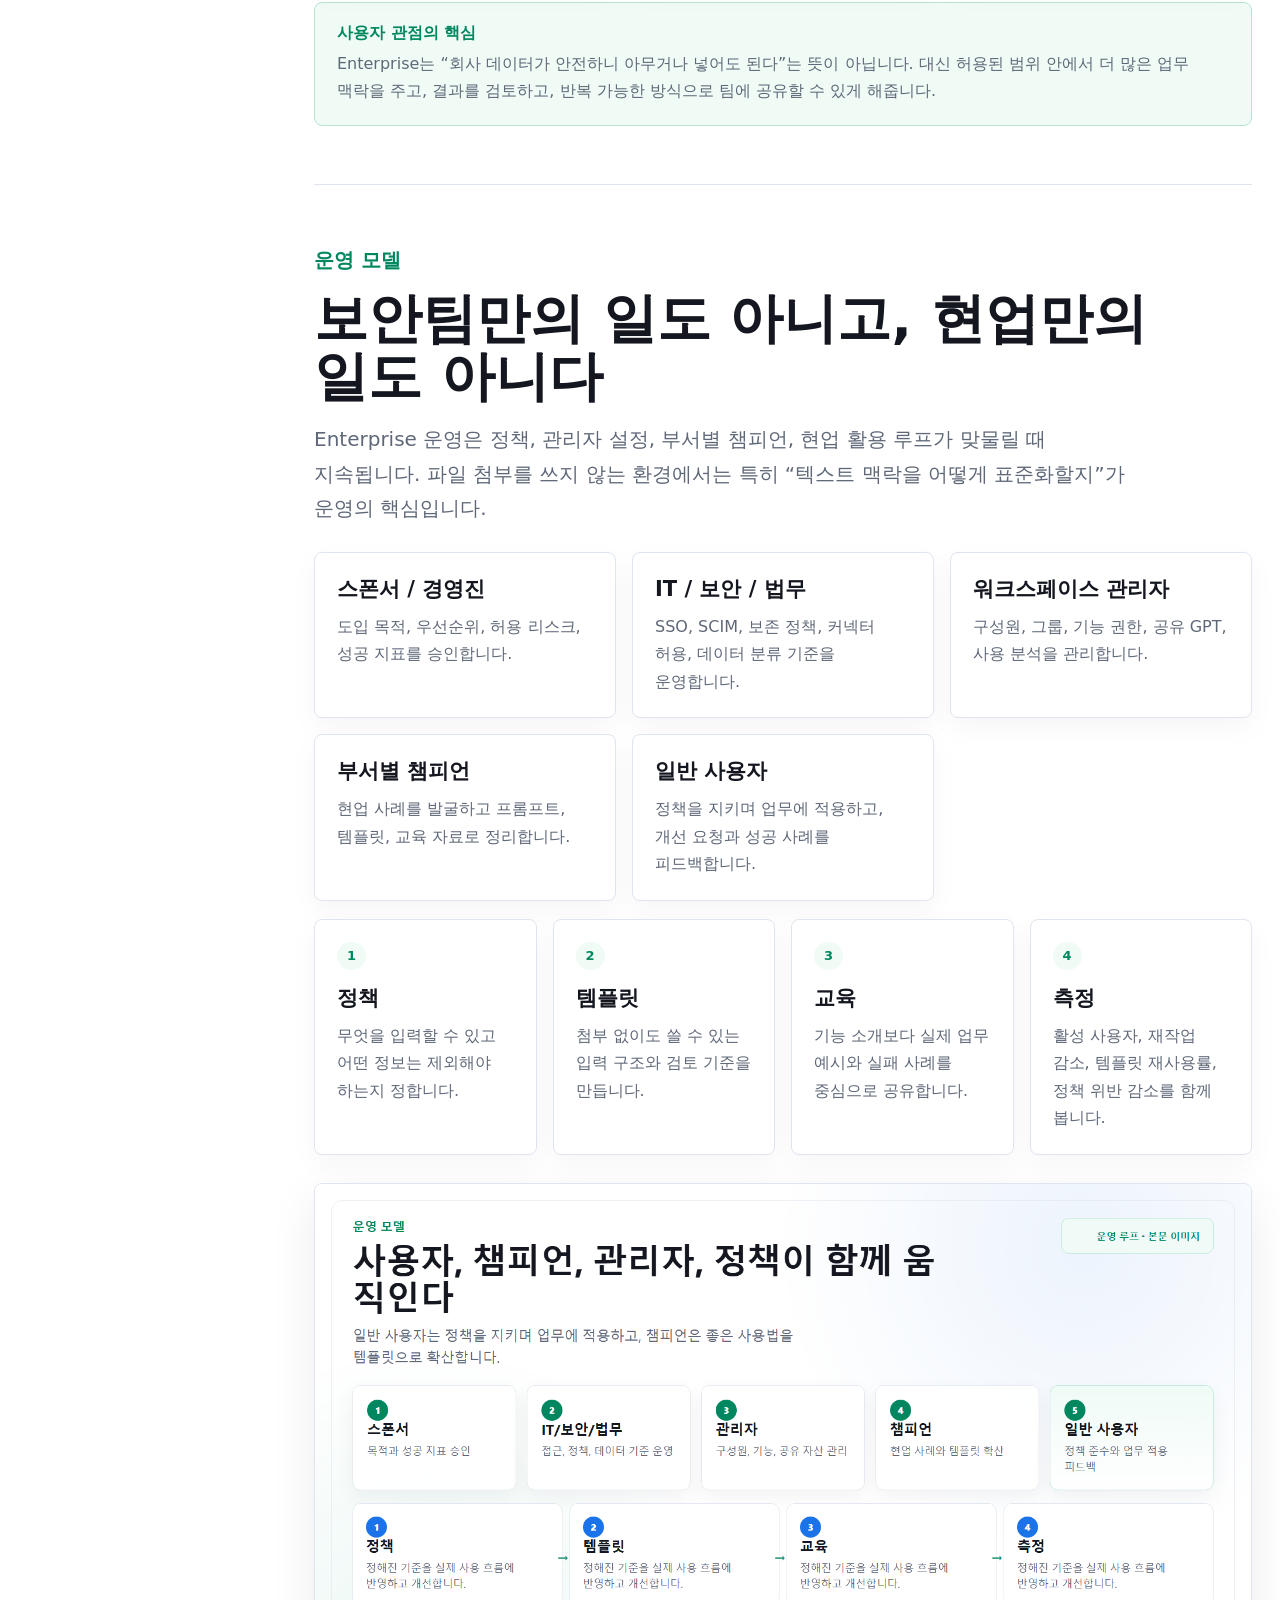
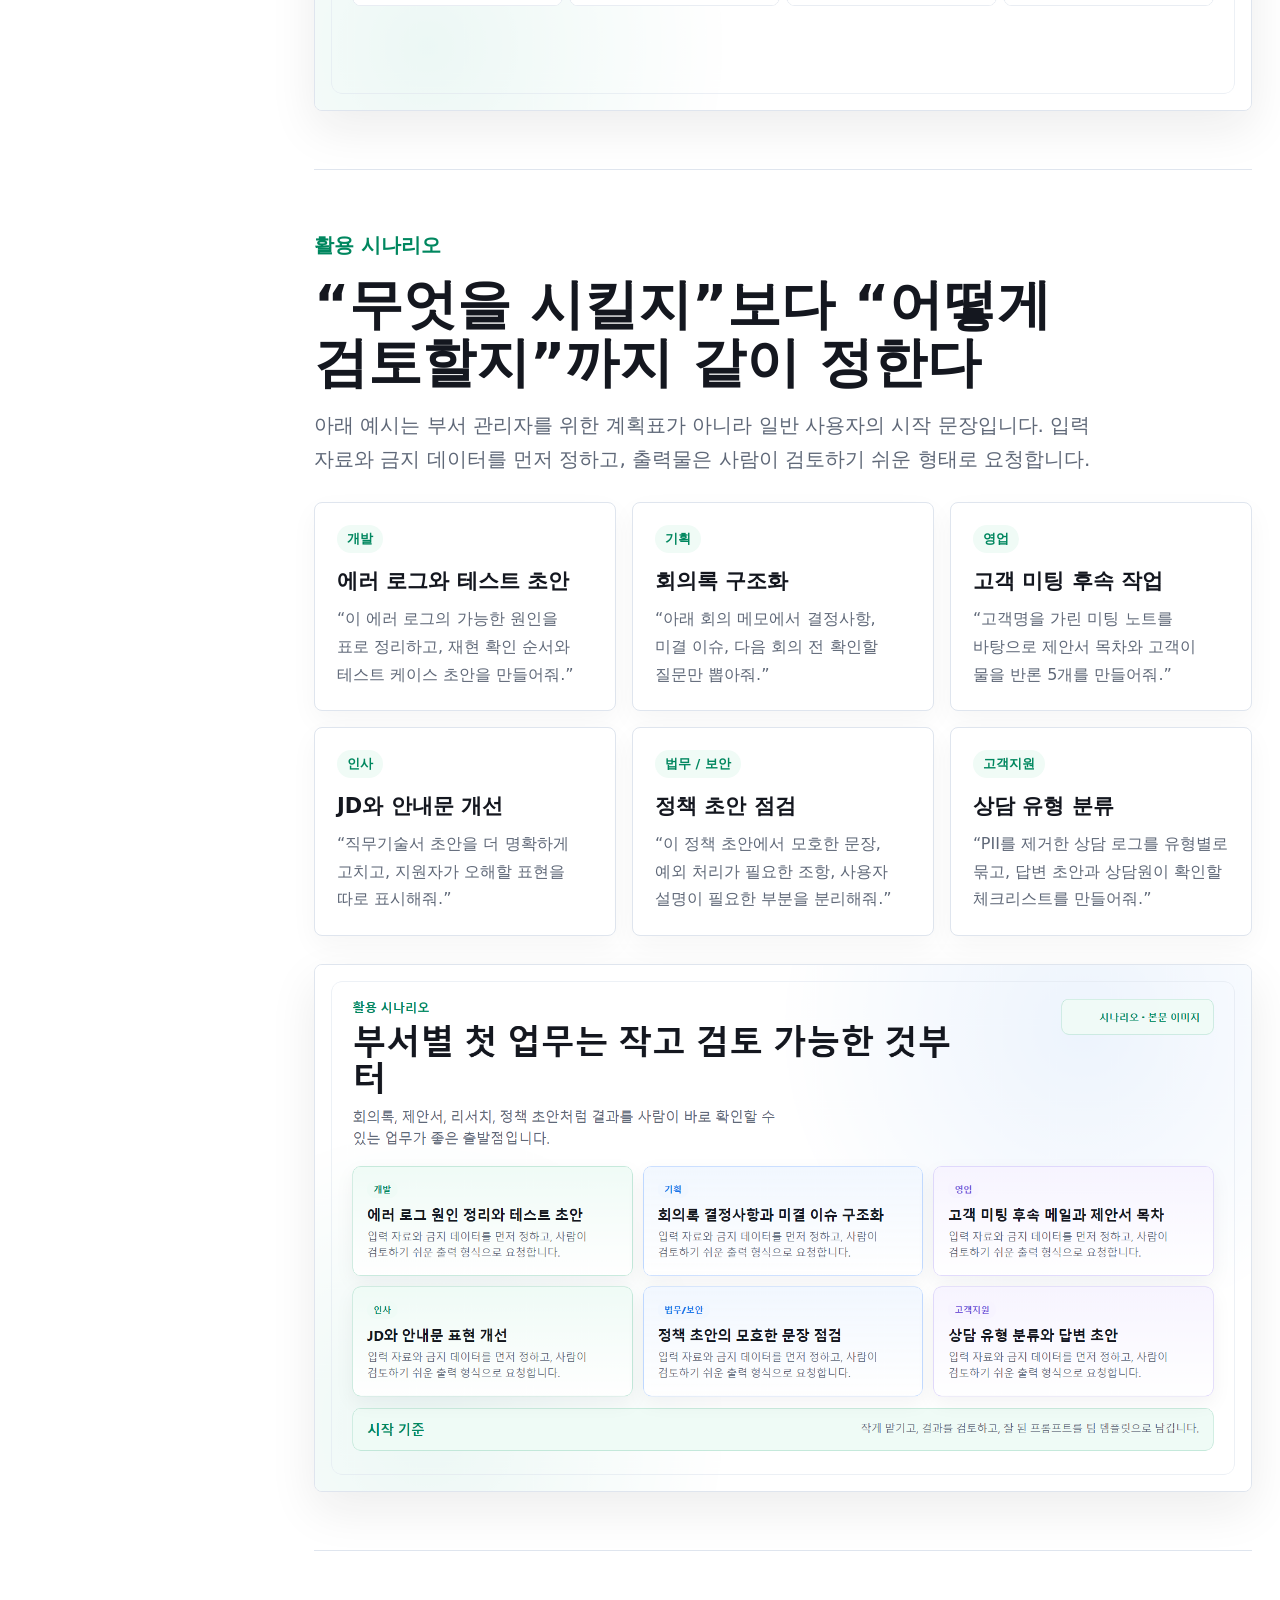
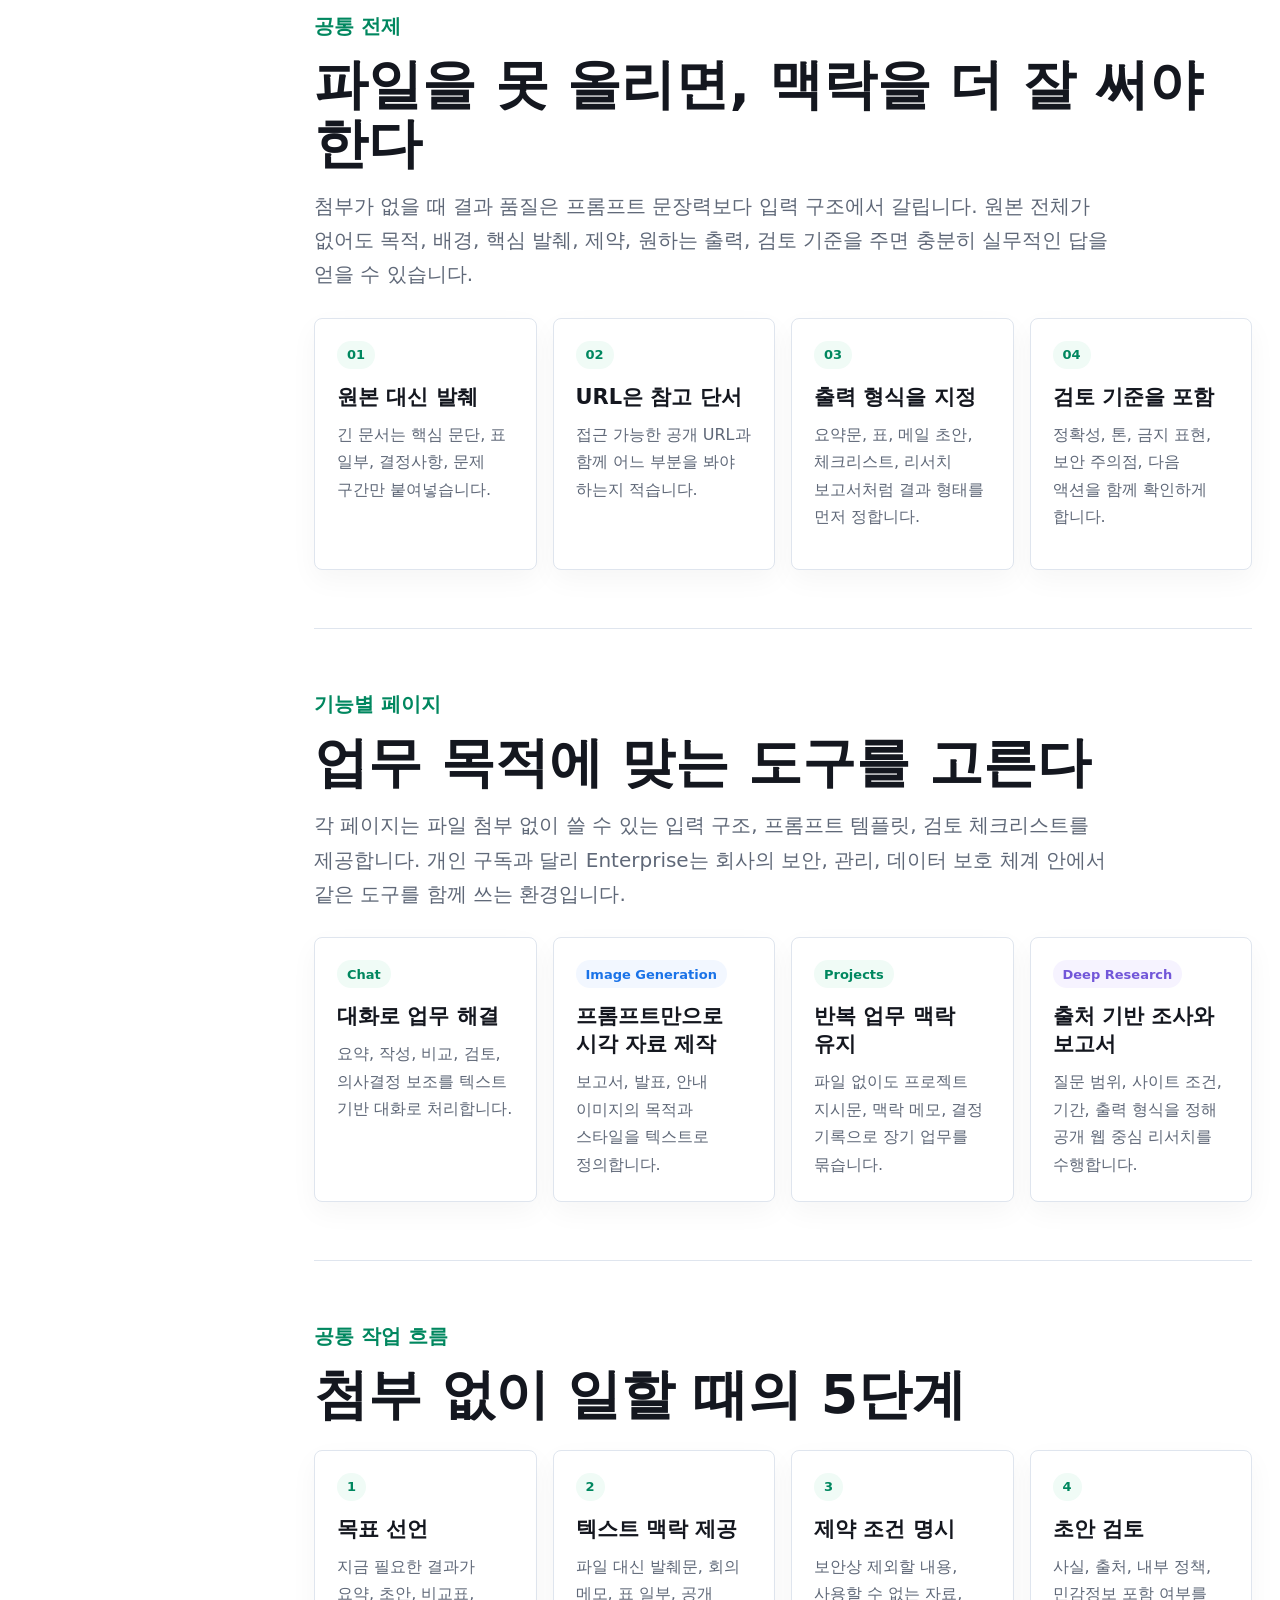
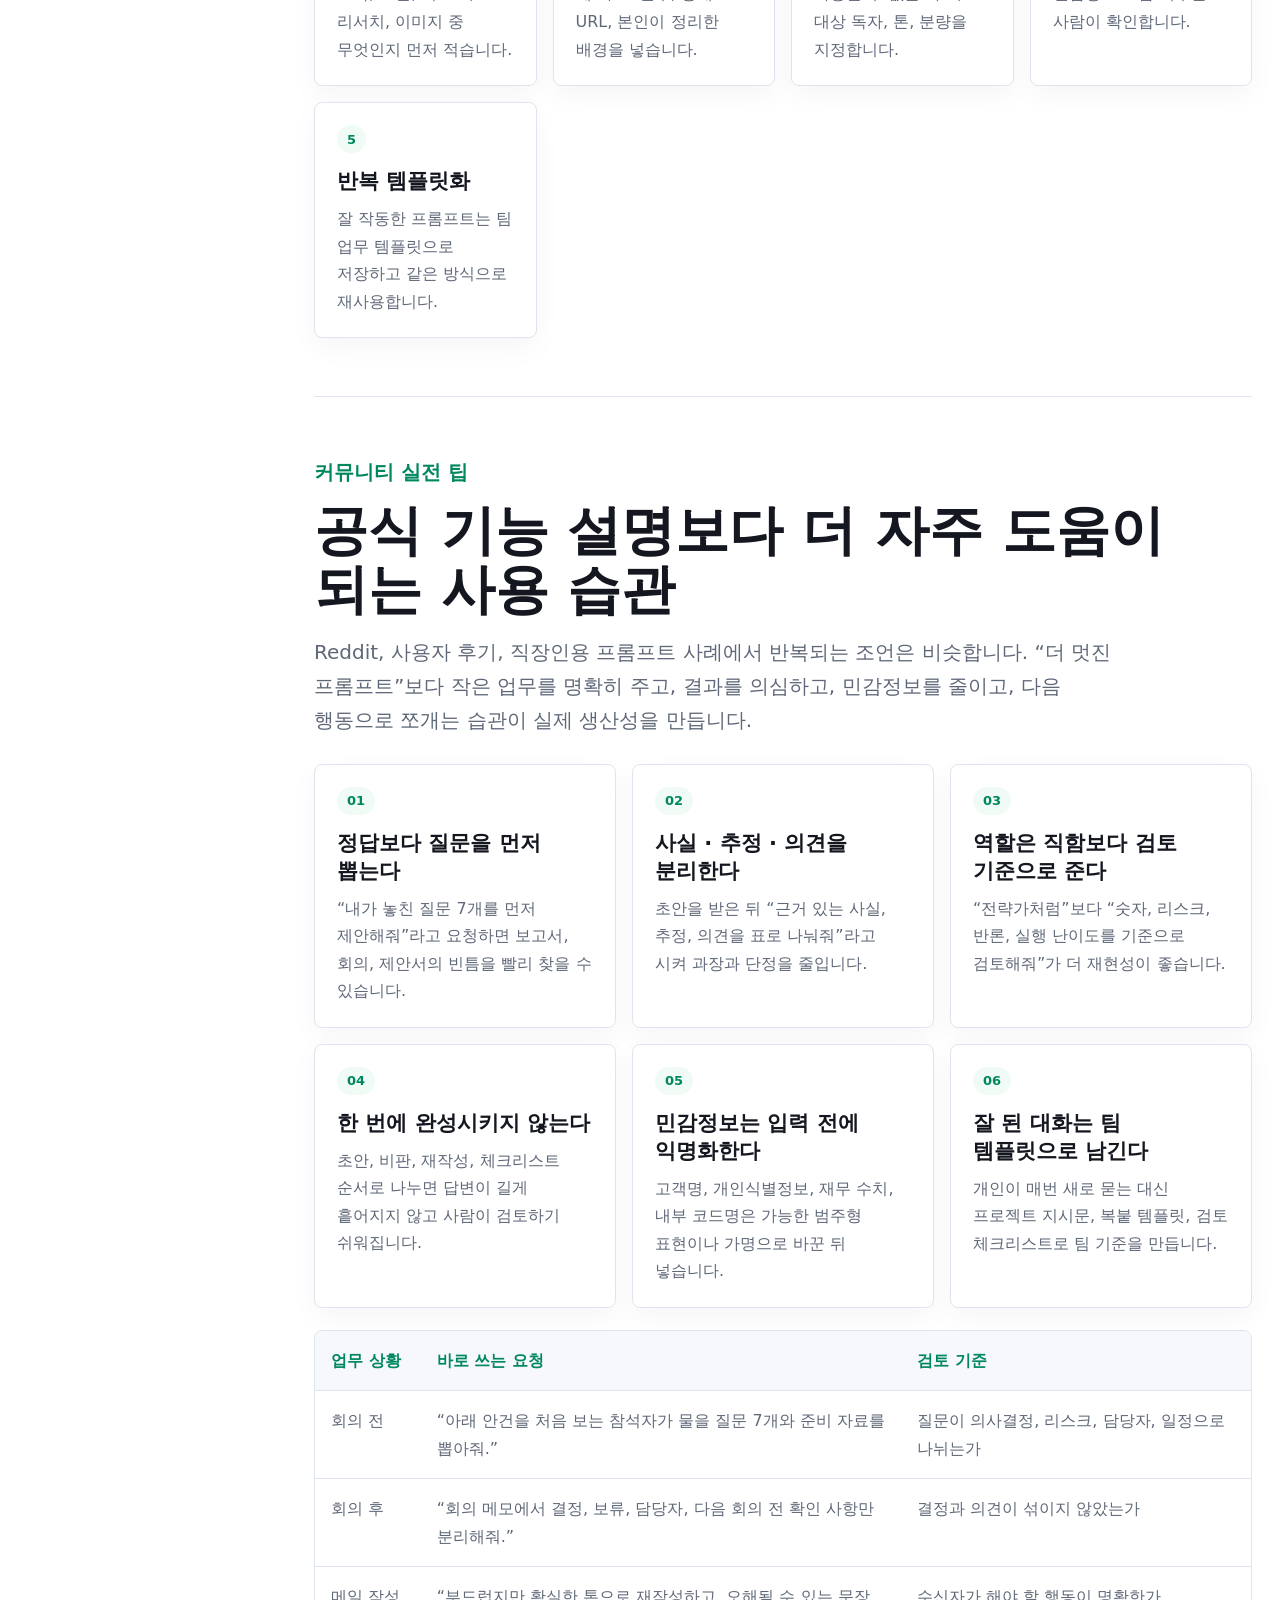
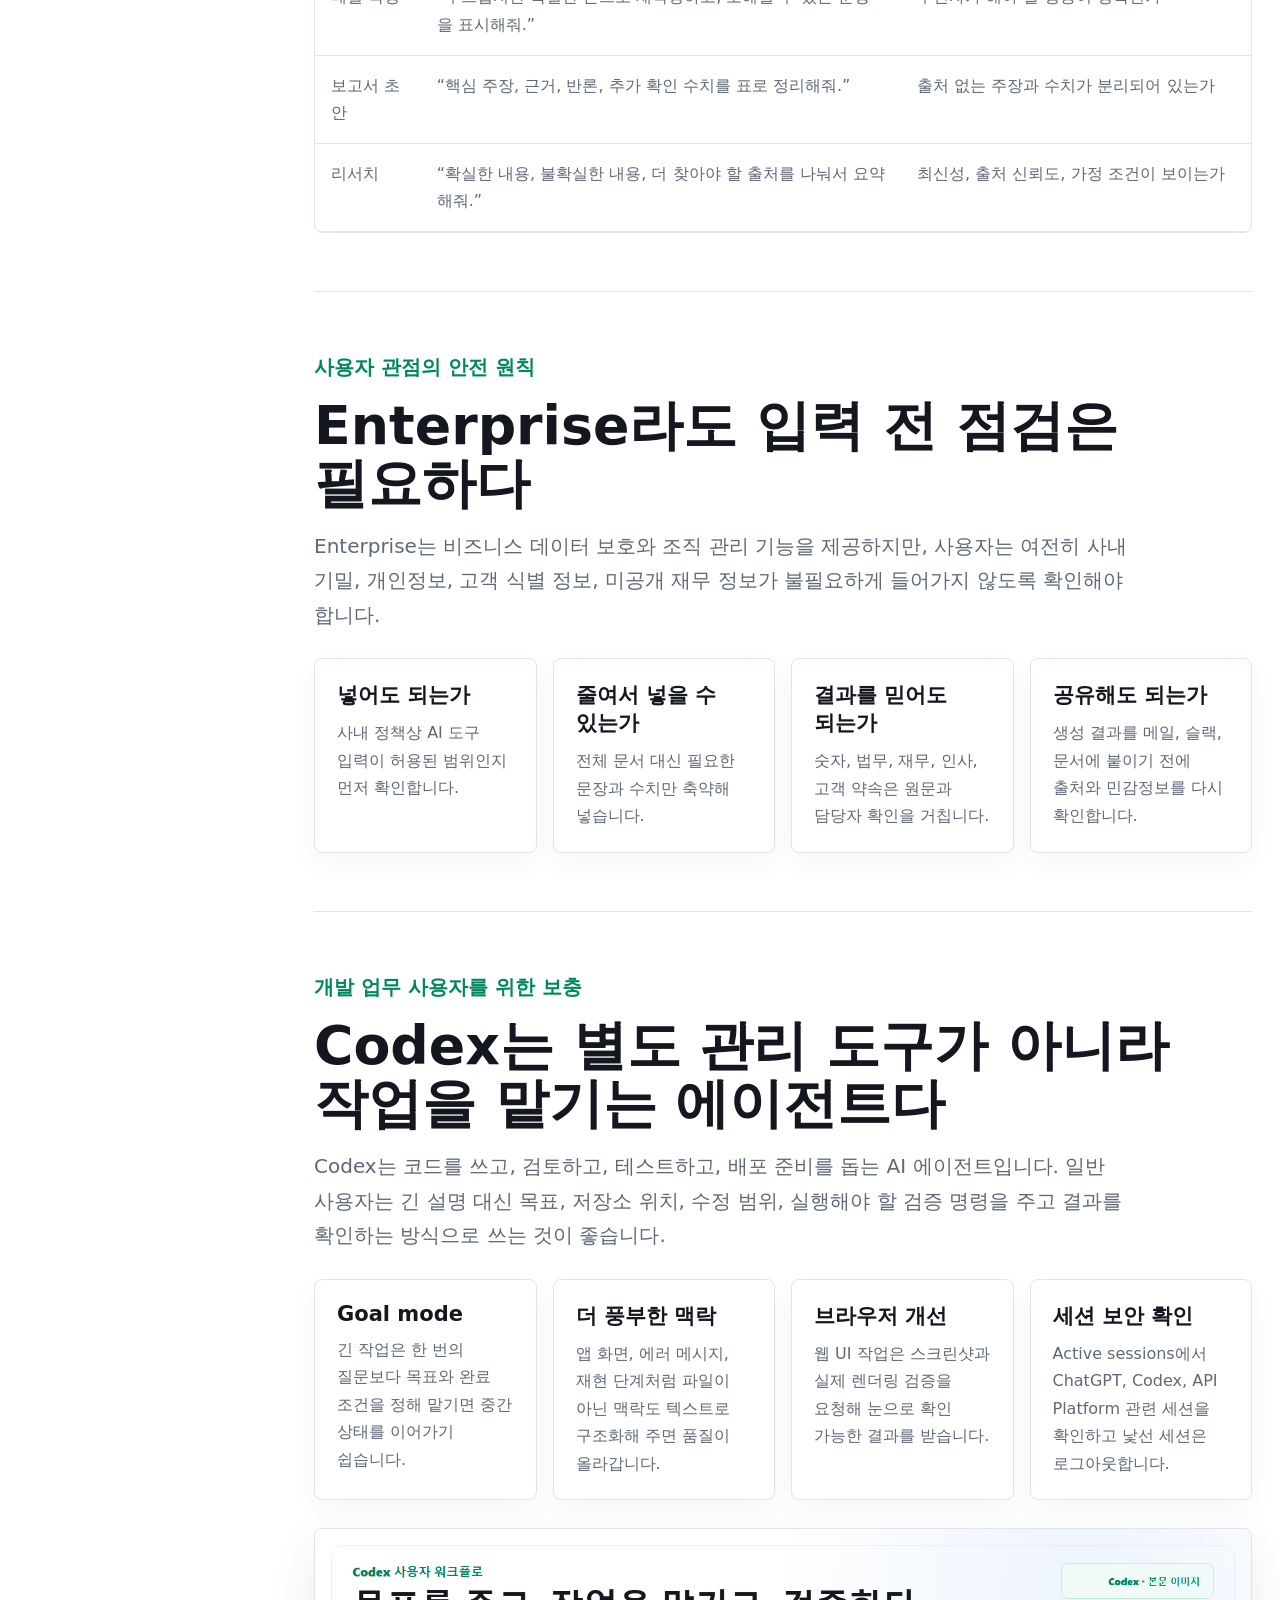
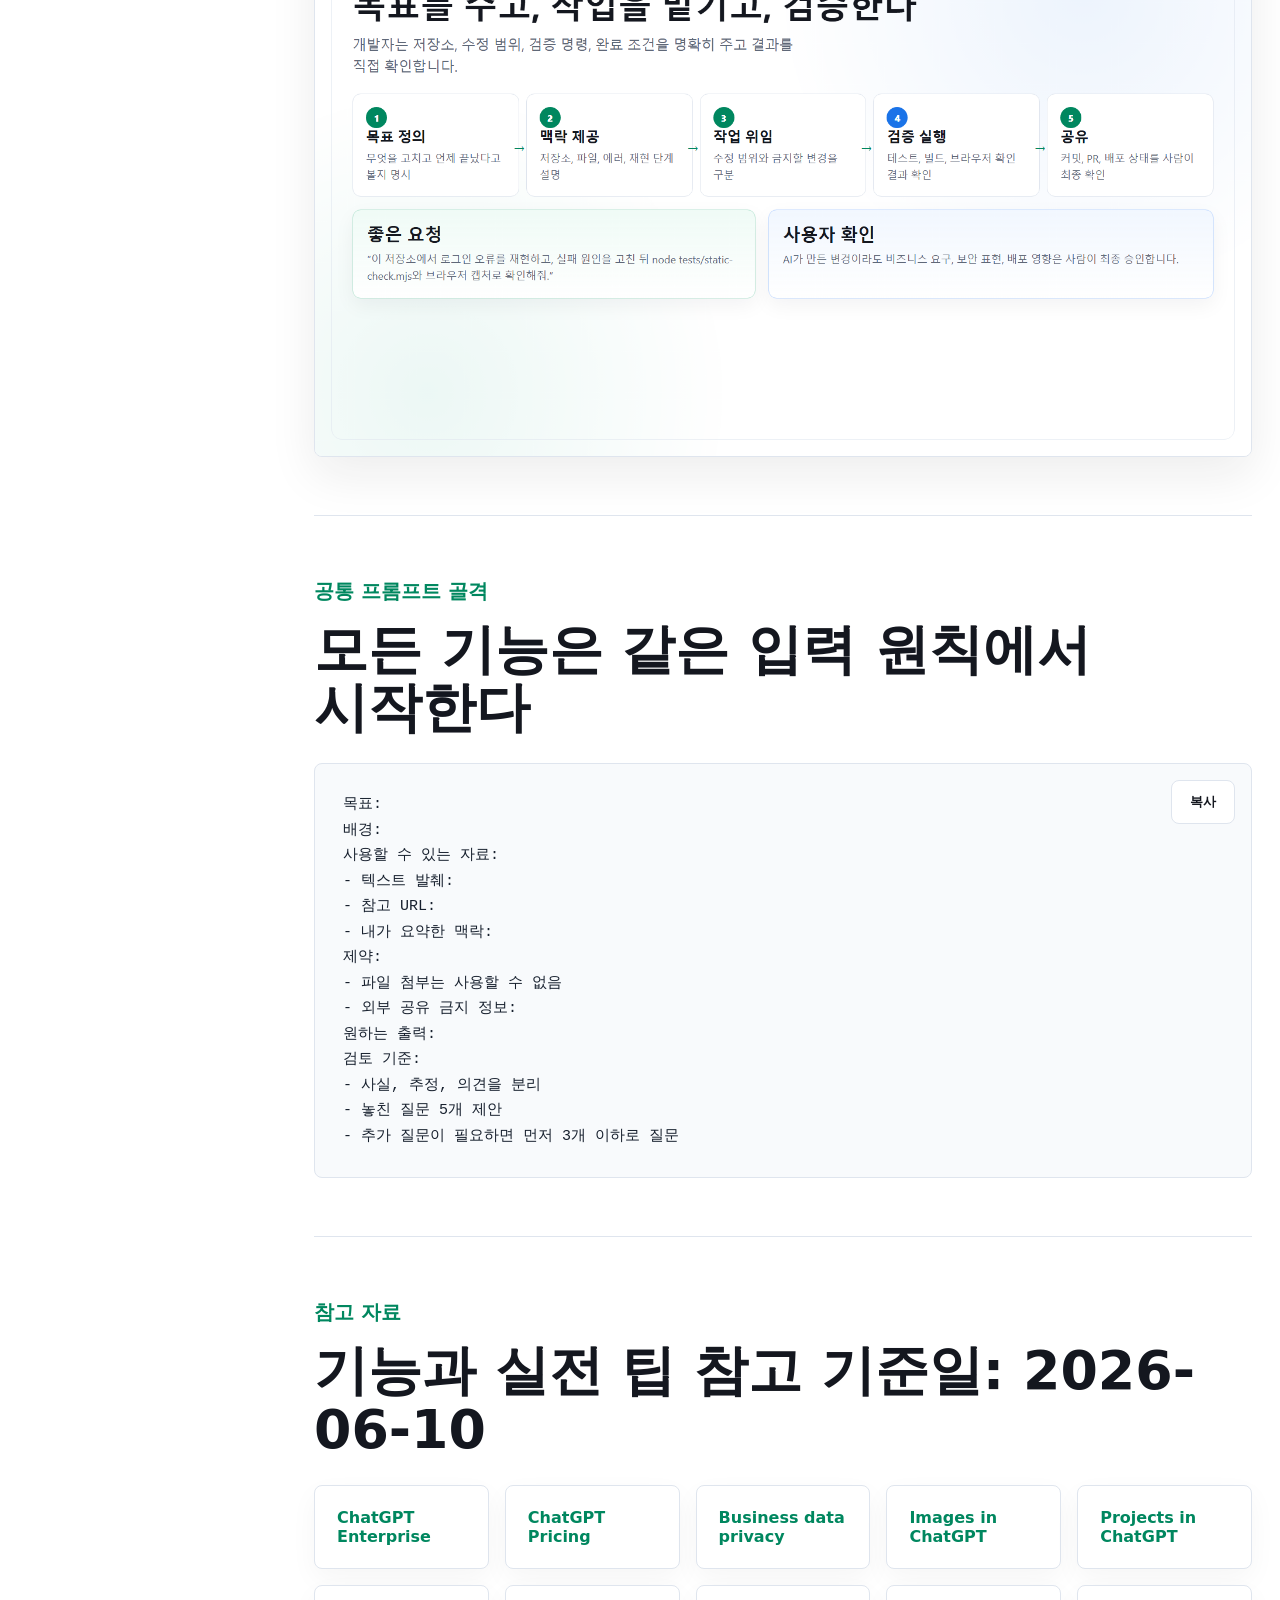
==== commit cd5f8685: "Add employee-focused community usage tips" ====
--- a/index.html
+++ b/index.html
@@ -29,7 +29,8 @@
         <a href="#workflow" data-guide-link><span>08</span>공통 작업 흐름</a>
         <a href="#safety" data-guide-link><span>09</span>안전 원칙</a>
         <a href="#codex-updates" data-guide-link><span>10</span>Codex</a>
-        <a href="#sources" data-guide-link><span>11</span>공식 자료</a>
+        <a href="#community-playbook" data-guide-link><span>11</span>커뮤니티 팁</a>
+        <a href="#sources" data-guide-link><span>12</span>참고 자료</a>
       </nav>
       <div class="guide-sidebar-note">
         <span>핵심 원칙</span>
@@ -57,7 +58,7 @@
           <h1>ChatGPT Enterprise를 업무에 쓰는 법</h1>
           <p class="hero-lead">
             개인 구독과 Enterprise의 차이를 이해하고, Chat, Image Generation, Projects,
-            Deep Research, Codex를 사내 업무 루틴에 적용하는 방법을 정리했습니다.
+            Deep Research, Codex를 시간 제한 없이 사내 업무 루틴에 적용하는 방법을 정리했습니다.
           </p>
           <div class="hero-actions">
             <a class="button primary" href="#quick-start">빠른 시작</a>
@@ -111,10 +112,10 @@
         <span id="flow" class="anchor-target" aria-hidden="true"></span>
         <div class="section-head">
           <p class="eyebrow">빠른 시작</p>
-          <h2>처음 30분은 기능 탐색이 아니라 업무 하나를 끝내는 데 쓴다</h2>
-          <p>
-            좋은 시작점은 거창한 AI 전략이 아닙니다. 오늘 해야 할 반복 업무 하나를 고르고,
-            첨부 대신 제공할 텍스트 맥락과 검토 기준을 정한 뒤 결과를 바로 비교합니다.
+          <h2>시간 제한은 없습니다. 오늘 업무 하나부터 시작합니다</h2>
+          <p>
+            이 가이드는 1시간 강의나 30분 튜토리얼이 아닙니다. 필요한 때마다 돌아와서 보고,
+            오늘 해야 할 반복 업무 하나를 고른 뒤 텍스트 맥락과 검토 기준을 붙여 바로 비교합니다.
           </p>
         </div>
         <div class="steps">
@@ -145,7 +146,7 @@
           </article>
         </div>
         <figure class="section-visual">
-          <img src="assets/roadmap-30days.png" alt="ChatGPT Enterprise를 처음 30일 동안 사용자 습관으로 정착시키는 화이트 테마 로드맵 이미지" />
+          <img src="assets/roadmap-30days.png" alt="ChatGPT Enterprise를 시간 제한 없이 사용자 습관으로 정착시키는 화이트 테마 루틴 이미지" />
         </figure>
       </section>
 
@@ -486,6 +487,88 @@
         </div>
       </section>
 
+      <section id="community-playbook" class="section">
+        <div class="section-head">
+          <p class="eyebrow">커뮤니티 실전 팁</p>
+          <h2>공식 기능 설명보다 더 자주 도움이 되는 사용 습관</h2>
+          <p>
+            Reddit, 사용자 후기, 직장인용 프롬프트 사례에서 반복되는 조언은 비슷합니다.
+            “더 멋진 프롬프트”보다 작은 업무를 명확히 주고, 결과를 의심하고, 민감정보를 줄이고,
+            다음 행동으로 쪼개는 습관이 실제 생산성을 만듭니다.
+          </p>
+        </div>
+        <div class="community-grid">
+          <article class="note-card">
+            <span>01</span>
+            <h3>정답보다 질문을 먼저 뽑는다</h3>
+            <p>“내가 놓친 질문 7개를 먼저 제안해줘”라고 요청하면 보고서, 회의, 제안서의 빈틈을 빨리 찾을 수 있습니다.</p>
+          </article>
+          <article class="note-card">
+            <span>02</span>
+            <h3>사실 · 추정 · 의견을 분리한다</h3>
+            <p>초안을 받은 뒤 “근거 있는 사실, 추정, 의견을 표로 나눠줘”라고 시켜 과장과 단정을 줄입니다.</p>
+          </article>
+          <article class="note-card">
+            <span>03</span>
+            <h3>역할은 직함보다 검토 기준으로 준다</h3>
+            <p>“전략가처럼”보다 “숫자, 리스크, 반론, 실행 난이도를 기준으로 검토해줘”가 더 재현성이 좋습니다.</p>
+          </article>
+          <article class="note-card">
+            <span>04</span>
+            <h3>한 번에 완성시키지 않는다</h3>
+            <p>초안, 비판, 재작성, 체크리스트 순서로 나누면 답변이 길게 흩어지지 않고 사람이 검토하기 쉬워집니다.</p>
+          </article>
+          <article class="note-card">
+            <span>05</span>
+            <h3>민감정보는 입력 전에 익명화한다</h3>
+            <p>고객명, 개인식별정보, 재무 수치, 내부 코드명은 가능한 범주형 표현이나 가명으로 바꾼 뒤 넣습니다.</p>
+          </article>
+          <article class="note-card">
+            <span>06</span>
+            <h3>잘 된 대화는 팀 템플릿으로 남긴다</h3>
+            <p>개인이 매번 새로 묻는 대신 프로젝트 지시문, 복붙 템플릿, 검토 체크리스트로 팀 기준을 만듭니다.</p>
+          </article>
+        </div>
+        <div class="table-wrap community-table">
+          <table>
+            <thead>
+              <tr>
+                <th>업무 상황</th>
+                <th>바로 쓰는 요청</th>
+                <th>검토 기준</th>
+              </tr>
+            </thead>
+            <tbody>
+              <tr>
+                <td>회의 전</td>
+                <td>“아래 안건을 처음 보는 참석자가 물을 질문 7개와 준비 자료를 뽑아줘.”</td>
+                <td>질문이 의사결정, 리스크, 담당자, 일정으로 나뉘는가</td>
+              </tr>
+              <tr>
+                <td>회의 후</td>
+                <td>“회의 메모에서 결정, 보류, 담당자, 다음 회의 전 확인 사항만 분리해줘.”</td>
+                <td>결정과 의견이 섞이지 않았는가</td>
+              </tr>
+              <tr>
+                <td>메일 작성</td>
+                <td>“부드럽지만 확실한 톤으로 재작성하고, 오해될 수 있는 문장을 표시해줘.”</td>
+                <td>수신자가 해야 할 행동이 명확한가</td>
+              </tr>
+              <tr>
+                <td>보고서 초안</td>
+                <td>“핵심 주장, 근거, 반론, 추가 확인 수치를 표로 정리해줘.”</td>
+                <td>출처 없는 주장과 수치가 분리되어 있는가</td>
+              </tr>
+              <tr>
+                <td>리서치</td>
+                <td>“확실한 내용, 불확실한 내용, 더 찾아야 할 출처를 나눠서 요약해줘.”</td>
+                <td>최신성, 출처 신뢰도, 가정 조건이 보이는가</td>
+              </tr>
+            </tbody>
+          </table>
+        </div>
+      </section>
+
       <section id="safety" class="section">
         <div class="section-head">
           <p class="eyebrow">사용자 관점의 안전 원칙</p>
@@ -565,14 +648,16 @@
 - 외부 공유 금지 정보:
 원하는 출력:
 검토 기준:
-추가 질문이 필요하면 먼저 3개 이하로 질문해줘.</code></pre>
+- 사실, 추정, 의견을 분리
+- 놓친 질문 5개 제안
+- 추가 질문이 필요하면 먼저 3개 이하로 질문</code></pre>
         </div>
       </section>
 
       <section id="sources" class="section sources">
         <div class="section-head">
-          <p class="eyebrow">공식 자료</p>
-          <h2>기능 설명 기준일: 2026-06-09</h2>
+          <p class="eyebrow">참고 자료</p>
+          <h2>기능과 실전 팁 참고 기준일: 2026-06-10</h2>
         </div>
         <div class="source-list">
           <a href="https://chatgpt.com/business/enterprise/" target="_blank" rel="noreferrer">ChatGPT Enterprise</a>
@@ -583,6 +668,11 @@
           <a href="https://help.openai.com/en/articles/10500283-deep-research-faq" target="_blank" rel="noreferrer">Deep Research FAQ</a>
           <a href="https://help.openai.com/en/articles/11369540" target="_blank" rel="noreferrer">Using Codex with your ChatGPT plan</a>
           <a href="https://help.openai.com/en/articles/6825453-chatgpt-release-notes" target="_blank" rel="noreferrer">ChatGPT Release Notes</a>
+          <a href="https://www.techradar.com/computing/artificial-intelligence/do-you-use-chatgpt-at-work-try-one-of-these-11-prompts-to-power-up-your-productivity-with-ai" target="_blank" rel="noreferrer">Work prompts 사례</a>
+          <a href="https://www.tomsguide.com/ai/nearly-two-in-five-workers-use-unauthorized-ai-tools-at-work-heres-why-companies-are-concerned" target="_blank" rel="noreferrer">Shadow AI 리스크</a>
+          <a href="https://arxiv.org/abs/2511.18268" target="_blank" rel="noreferrer">Reddit privacy discourse</a>
+          <a href="https://arxiv.org/abs/2504.06552" target="_blank" rel="noreferrer">r/ChatGPT security concerns</a>
+          <a href="https://www.tomsguide.com/ai/i-used-chatgpts-viral-roast-prompt-and-it-exposed-the-source-of-my-self-doubt" target="_blank" rel="noreferrer">Fact vs assumption pattern</a>
         </div>
       </section>
     </main>
--- a/styles.css
+++ b/styles.css
@@ -339,6 +339,7 @@
 .core-grid,
 .role-grid,
 .scenario-grid,
+.community-grid,
 .operating-loop,
 .steps,
 .check-grid,
@@ -368,6 +369,7 @@
 .overview-grid,
 .role-grid,
 .scenario-grid,
+.community-grid,
 .core-grid {
   grid-template-columns: repeat(3, 1fr);
 }
@@ -455,6 +457,9 @@
 .comparison-table {
   margin-top: 18px;
 }
+.community-table {
+  margin-top: 22px;
+}
 .comparison-table table {
   min-width: 980px;
 }
@@ -617,6 +622,7 @@
   .core-grid,
   .role-grid,
   .scenario-grid,
+  .community-grid,
   .operating-loop,
   .steps,
   .check-grid,
@@ -656,6 +662,7 @@
   .core-grid,
   .role-grid,
   .scenario-grid,
+  .community-grid,
   .operating-loop,
   .steps,
   .check-grid,
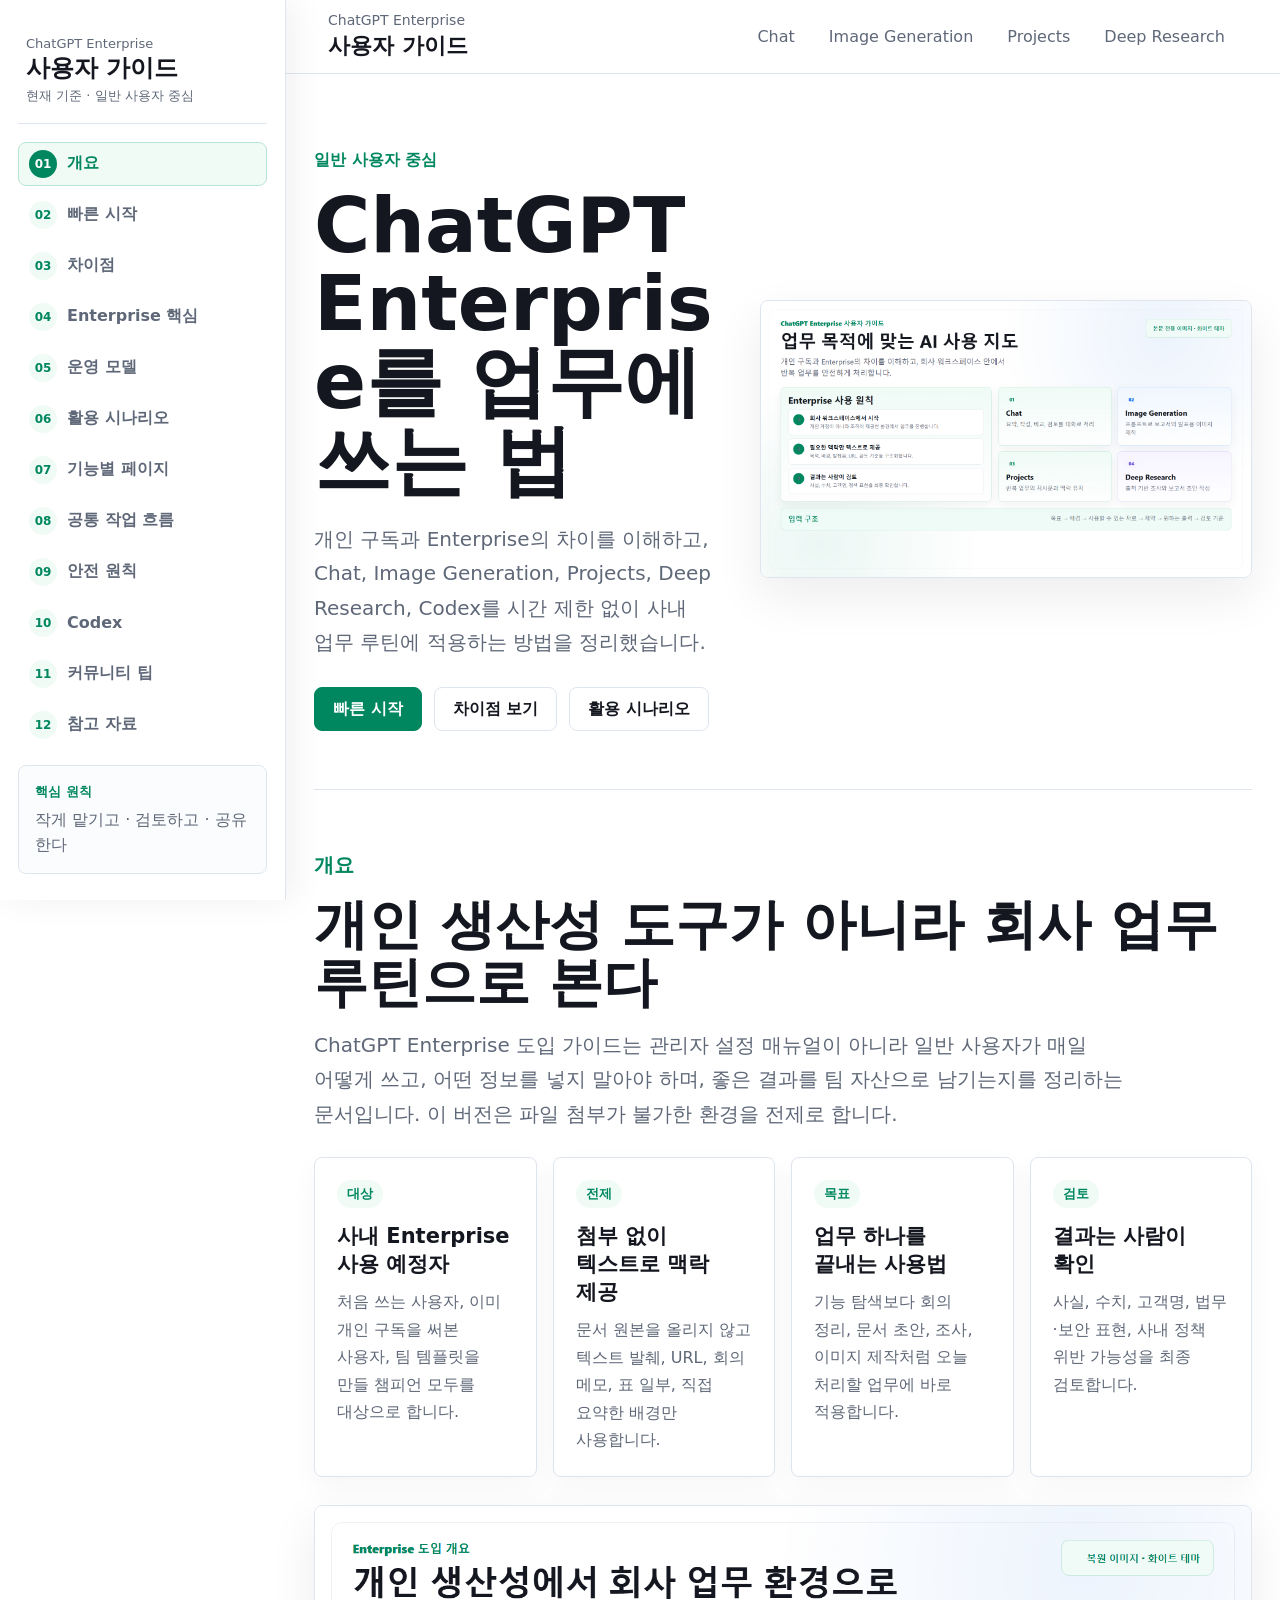
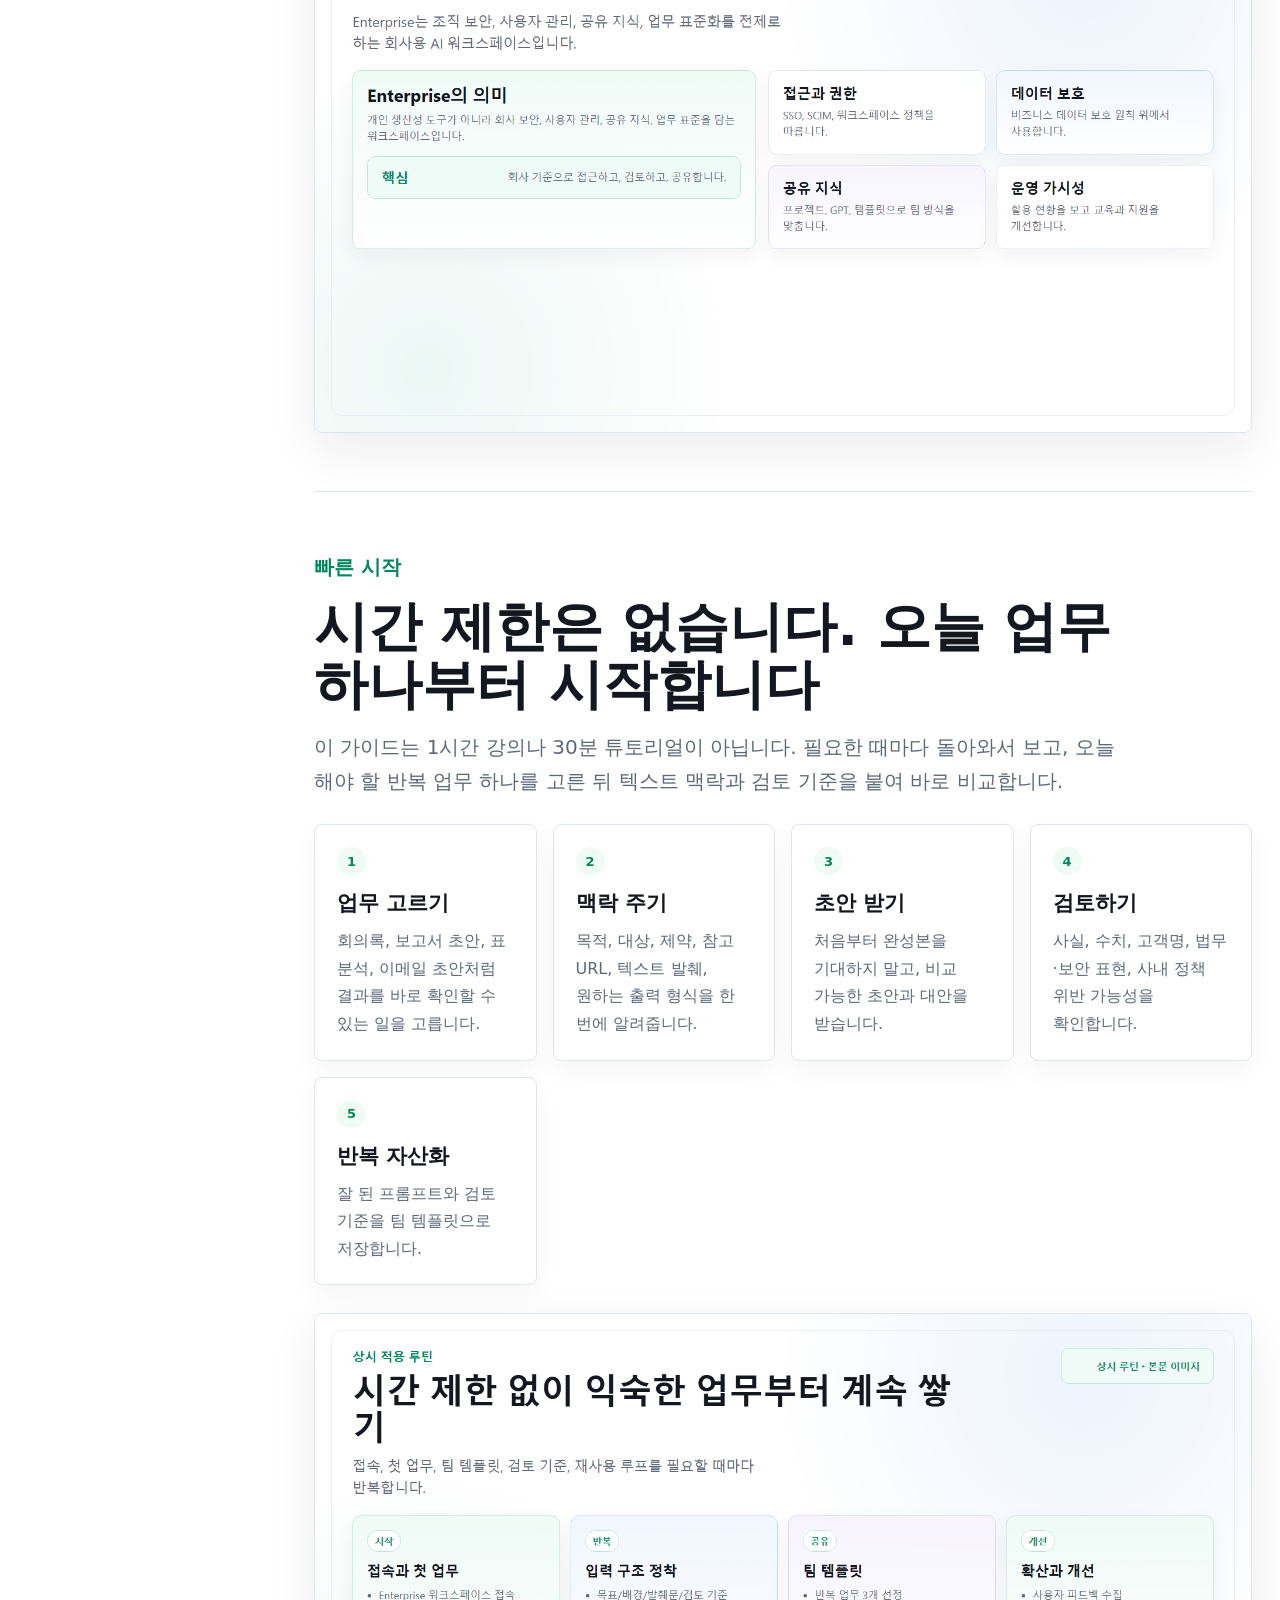
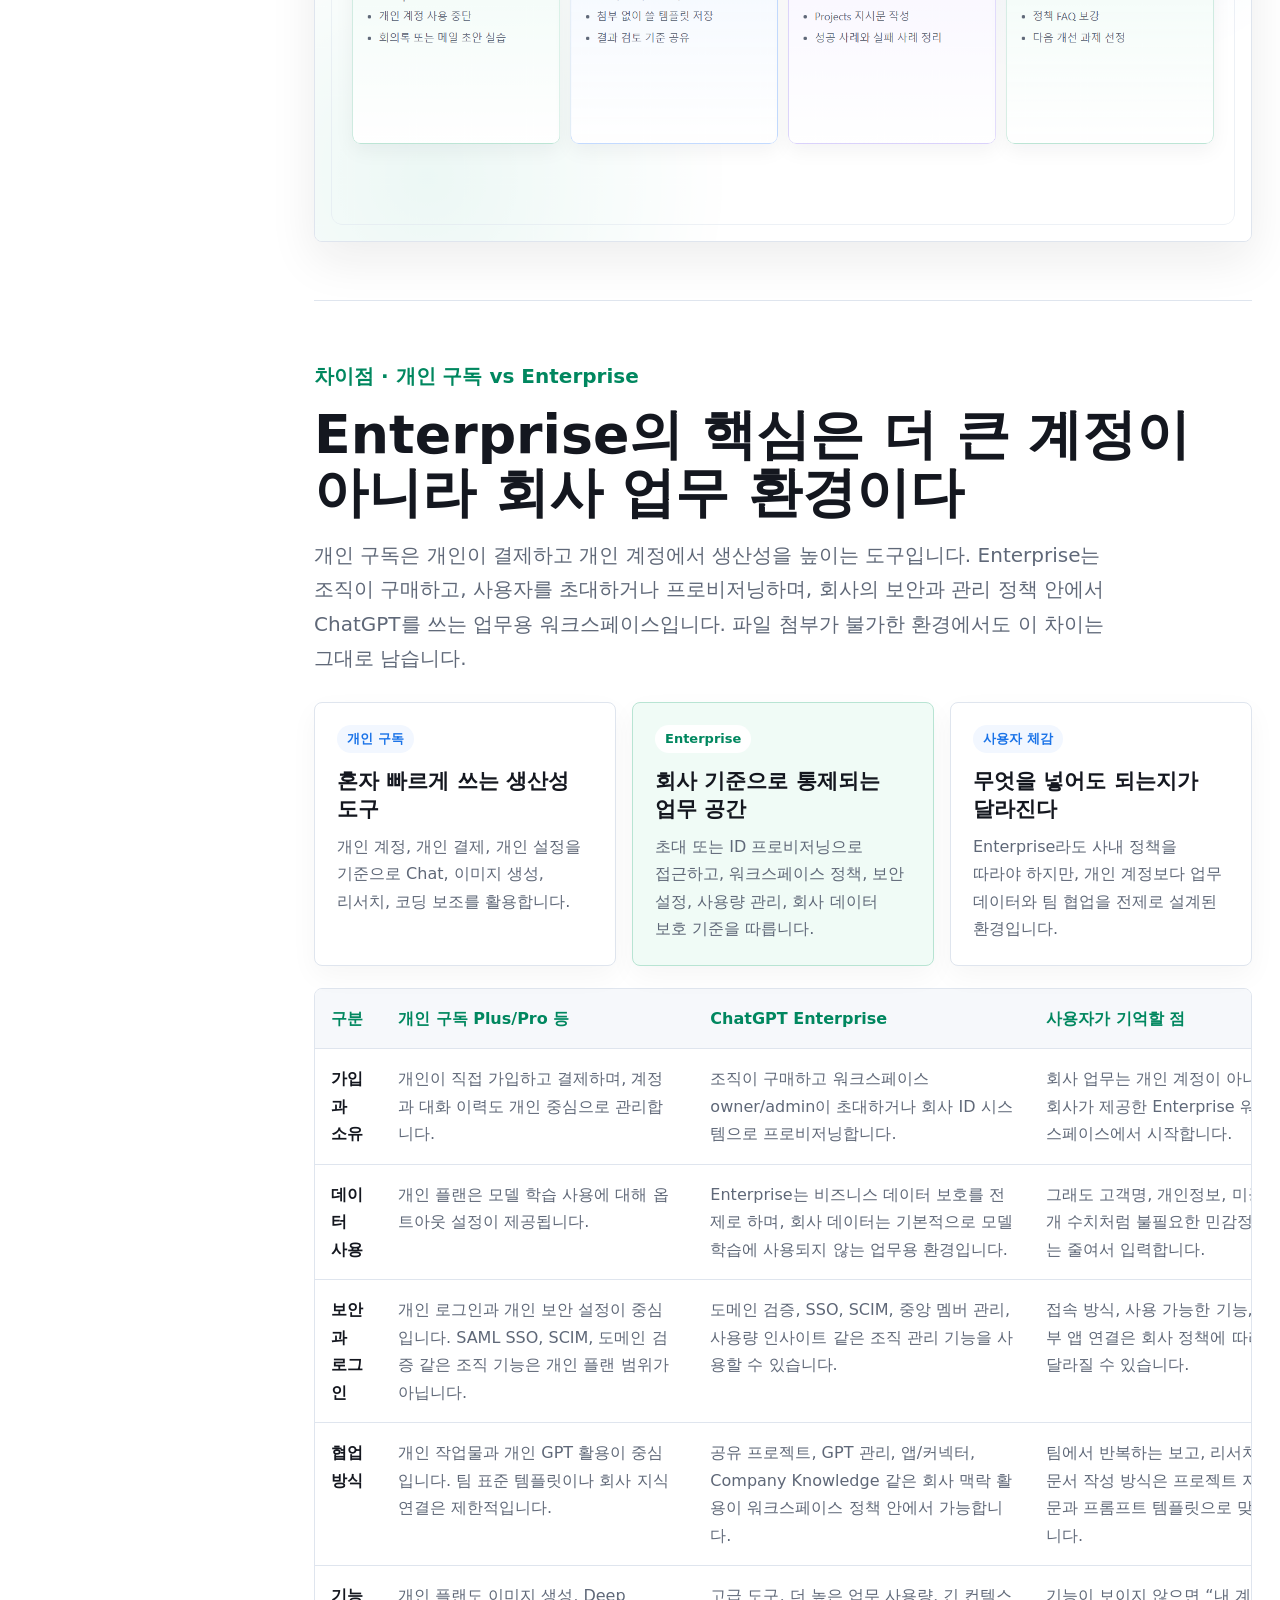
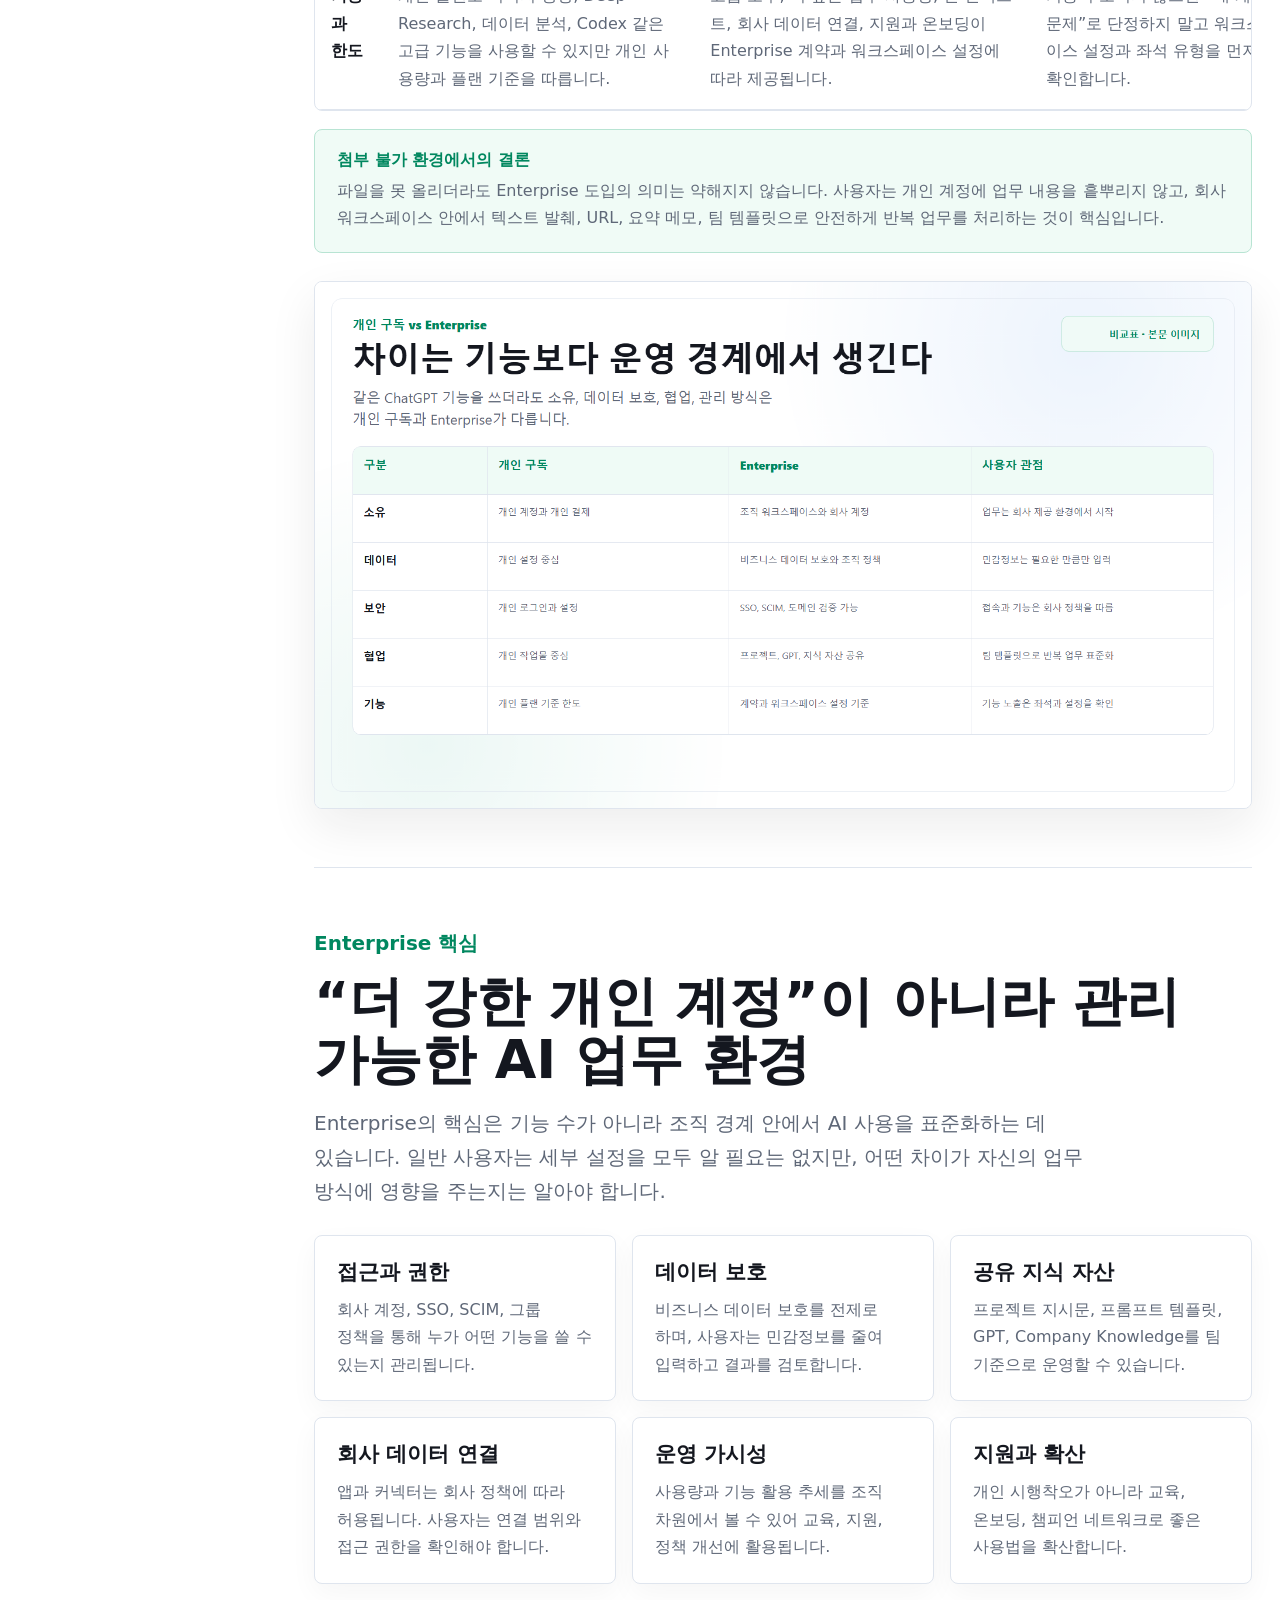
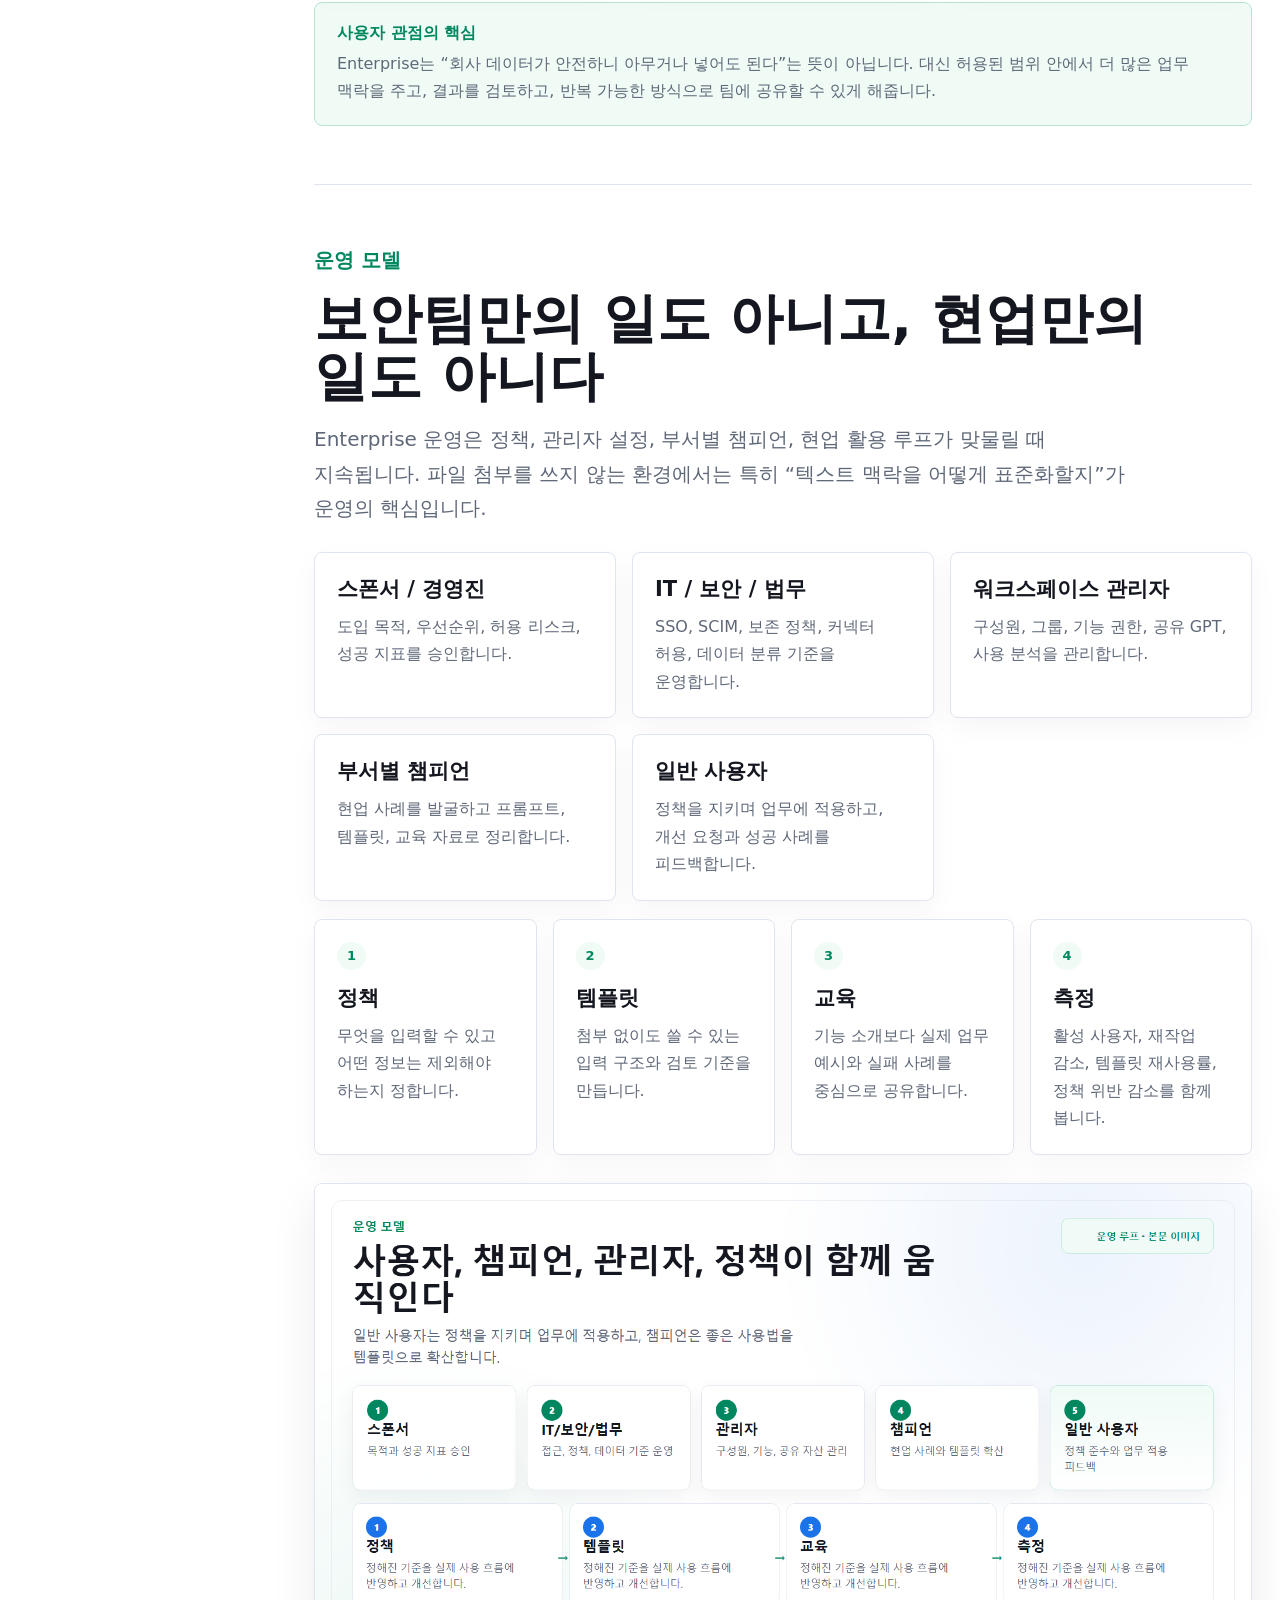
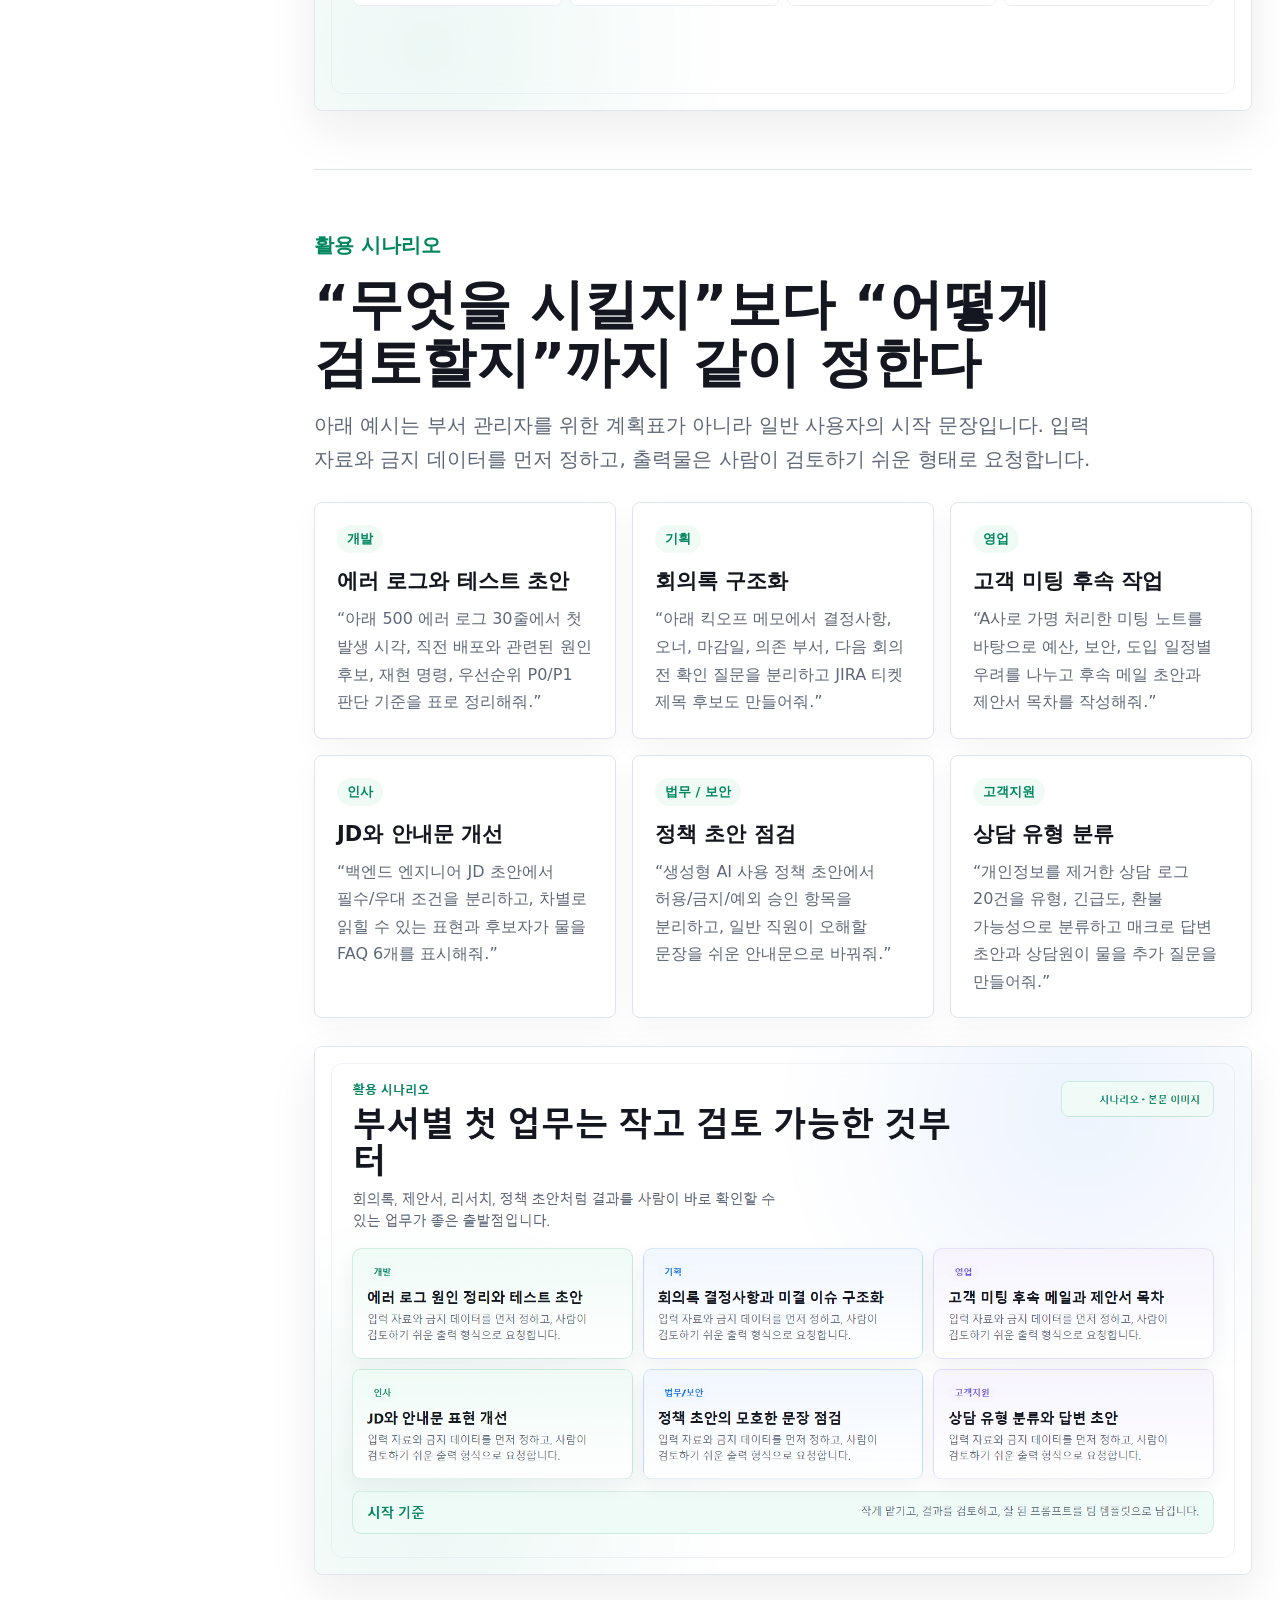
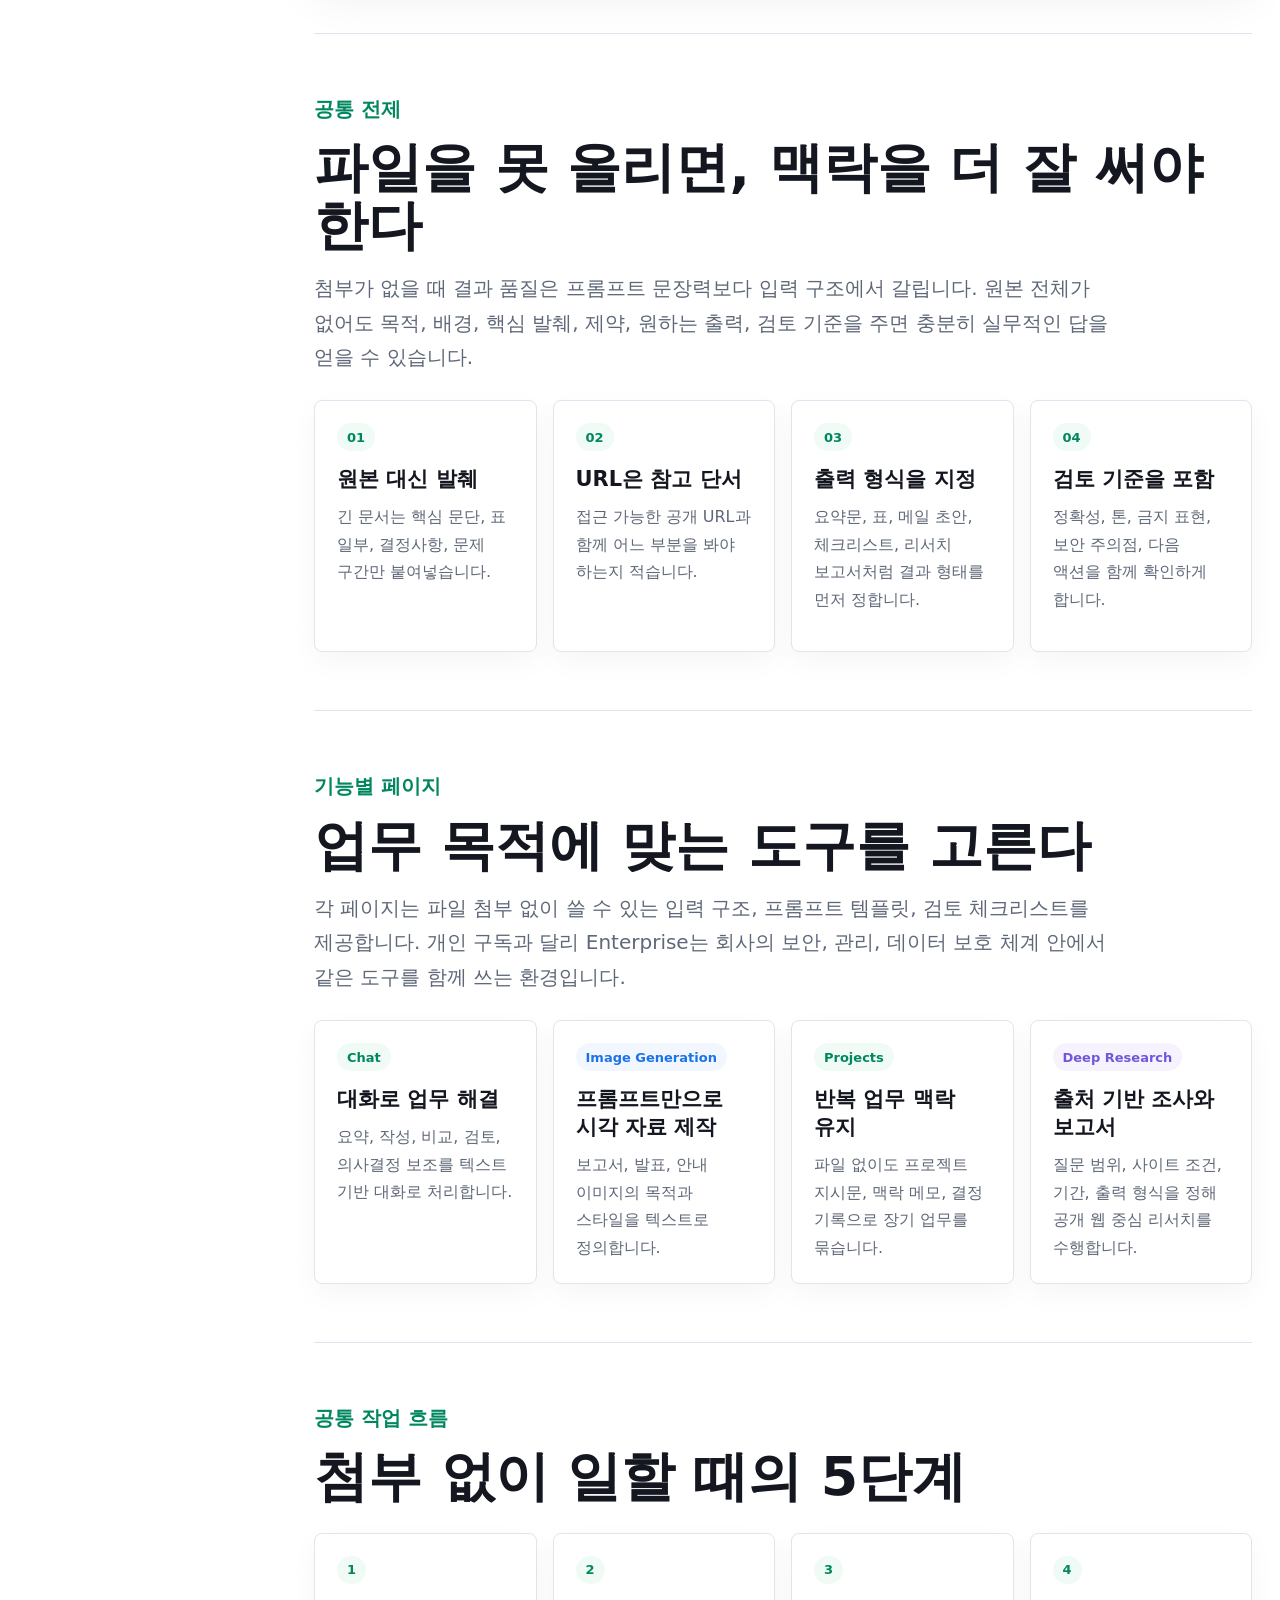
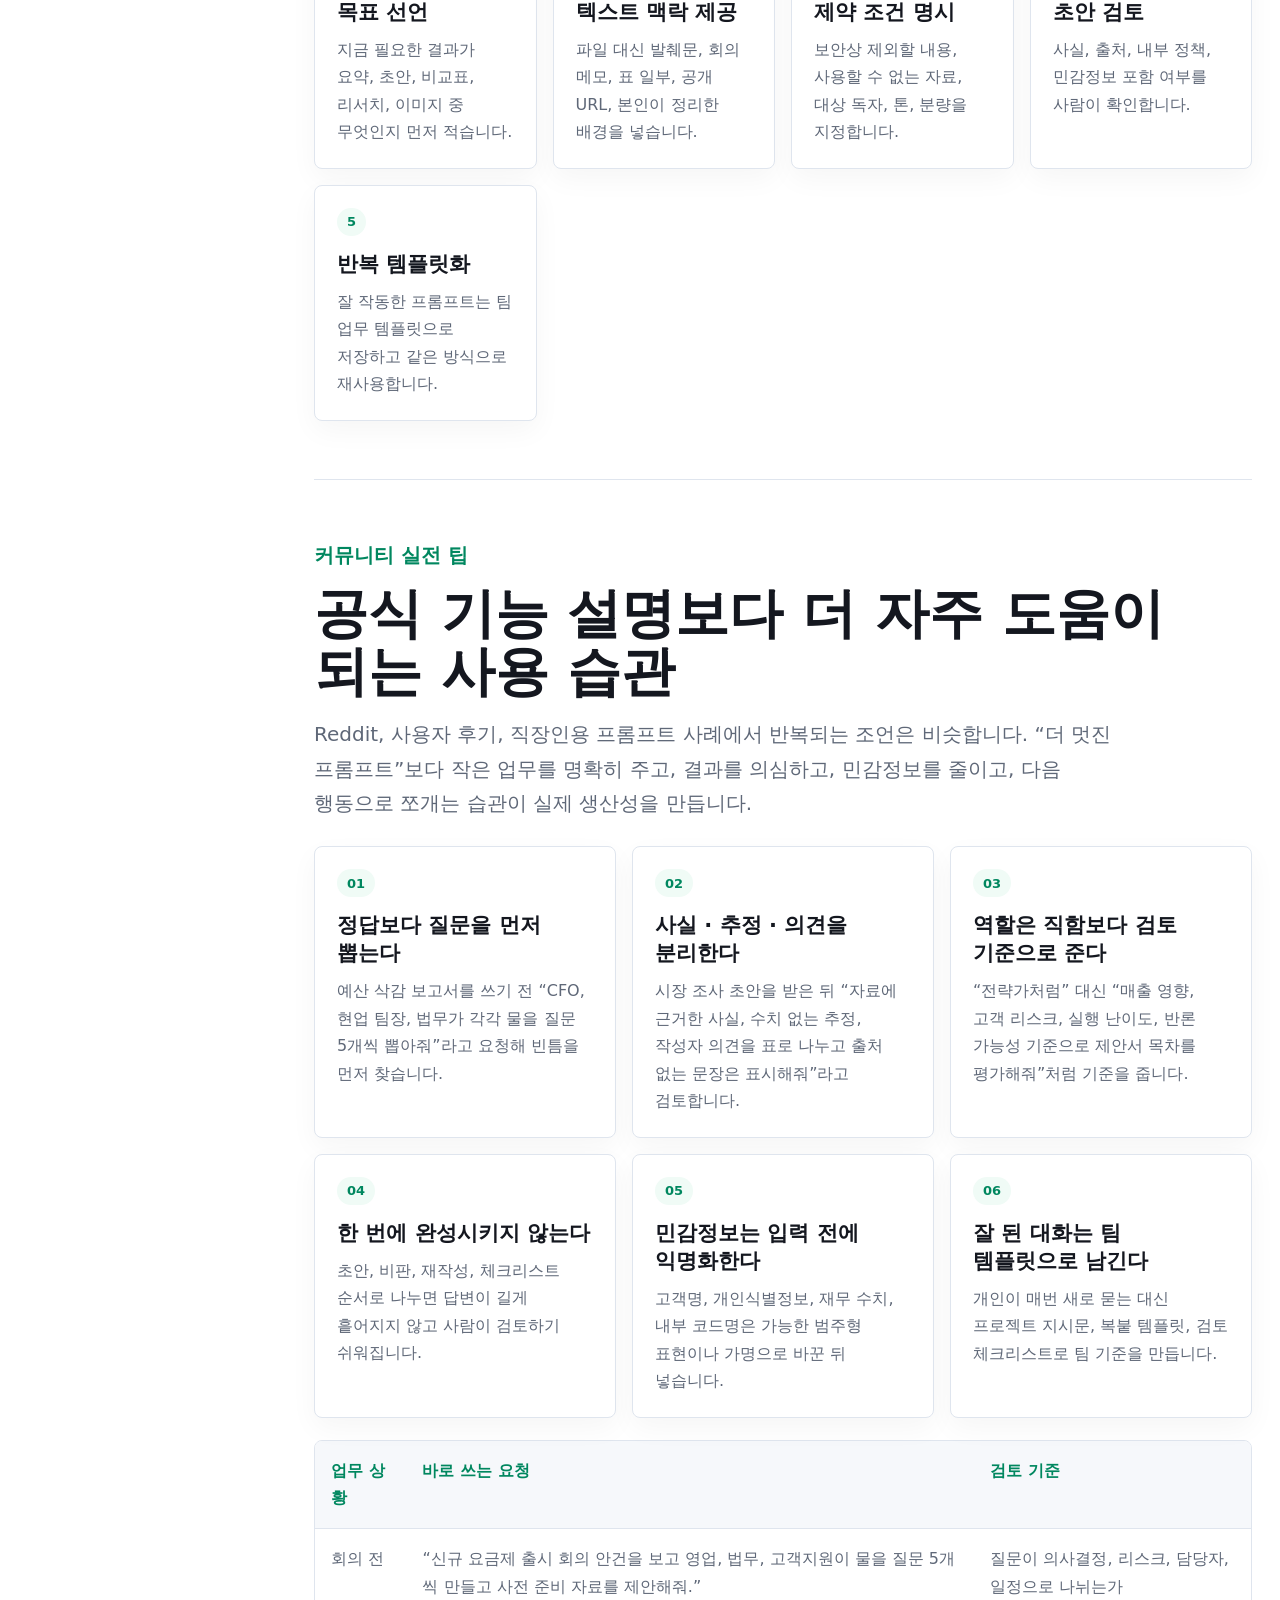
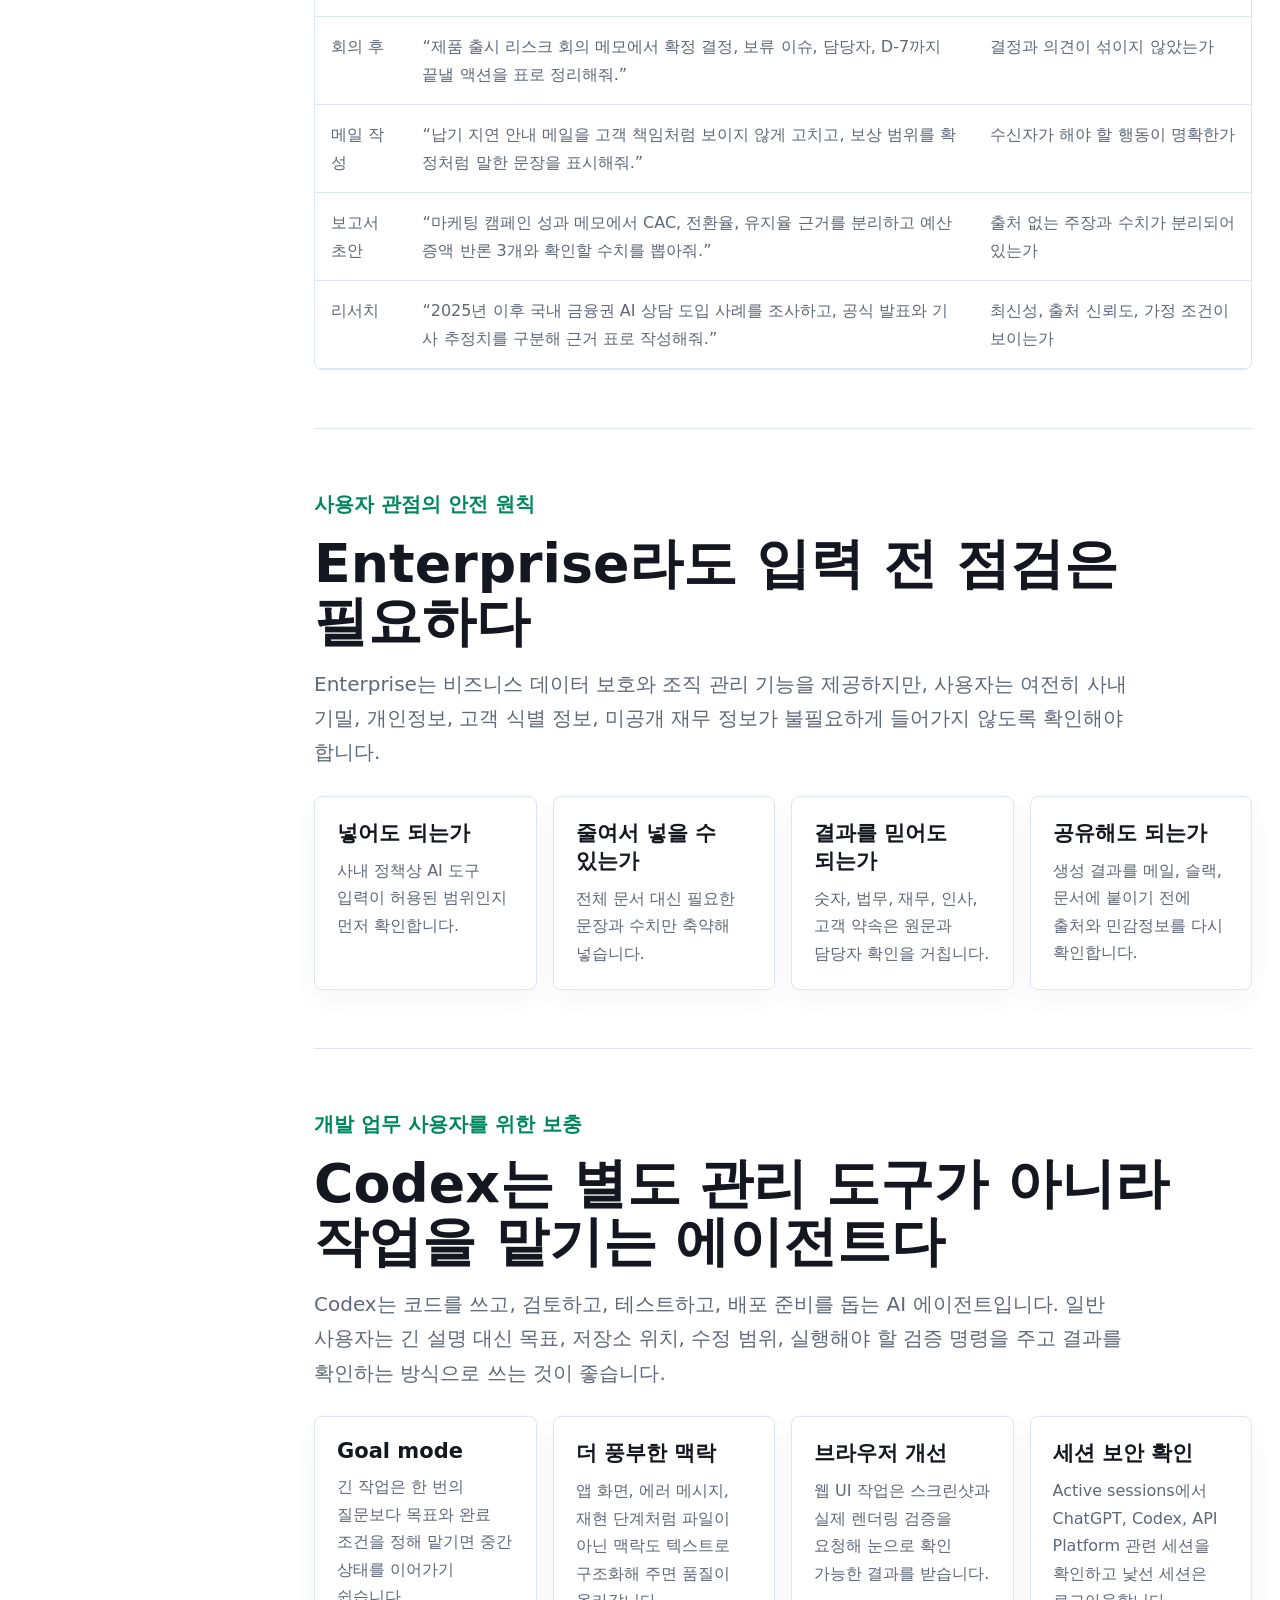
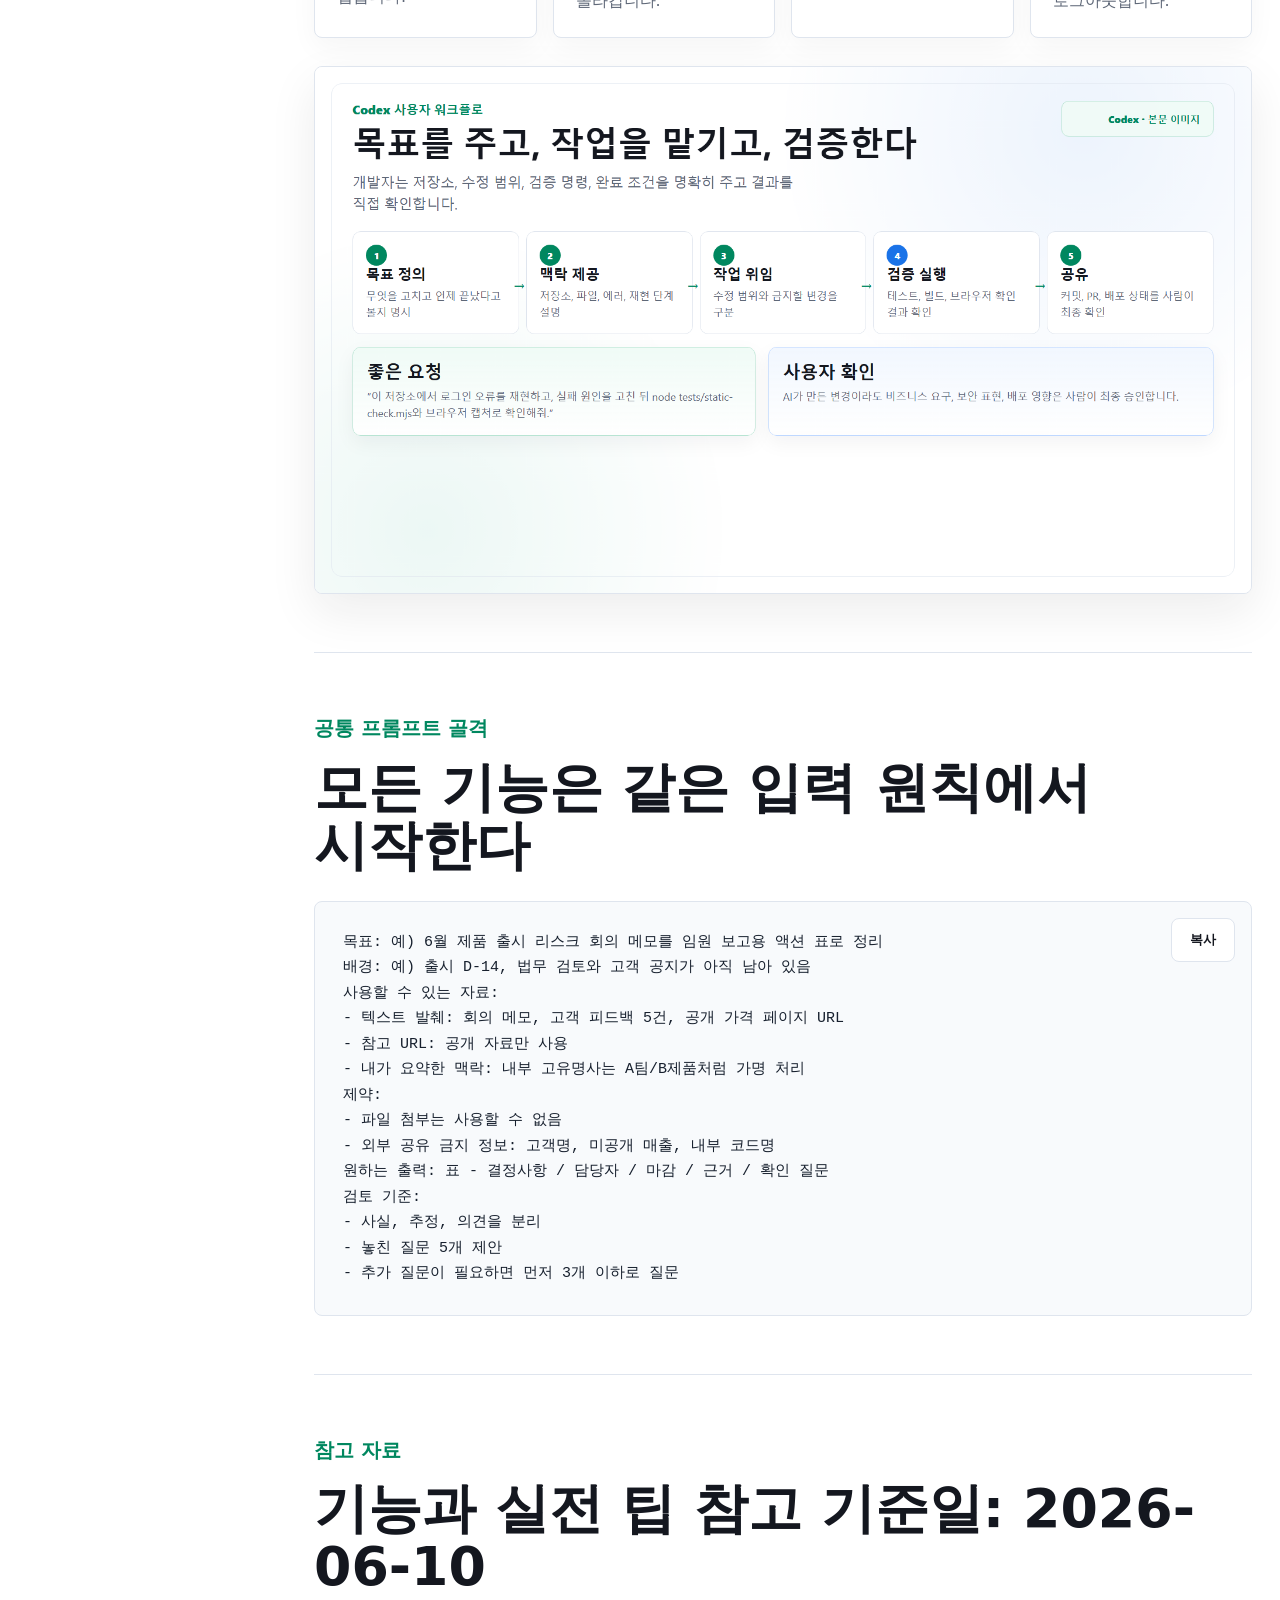
==== commit 3d80bf47: "Make prompt examples case-specific" ====
--- a/index.html
+++ b/index.html
@@ -353,32 +353,32 @@
           <article class="note-card">
             <span>개발</span>
             <h3>에러 로그와 테스트 초안</h3>
-            <p>“이 에러 로그의 가능한 원인을 표로 정리하고, 재현 확인 순서와 테스트 케이스 초안을 만들어줘.”</p>
+            <p>“아래 500 에러 로그 30줄에서 첫 발생 시각, 직전 배포와 관련된 원인 후보, 재현 명령, 우선순위 P0/P1 판단 기준을 표로 정리해줘.”</p>
           </article>
           <article class="note-card">
             <span>기획</span>
             <h3>회의록 구조화</h3>
-            <p>“아래 회의 메모에서 결정사항, 미결 이슈, 다음 회의 전 확인할 질문만 뽑아줘.”</p>
+            <p>“아래 킥오프 메모에서 결정사항, 오너, 마감일, 의존 부서, 다음 회의 전 확인 질문을 분리하고 JIRA 티켓 제목 후보도 만들어줘.”</p>
           </article>
           <article class="note-card">
             <span>영업</span>
             <h3>고객 미팅 후속 작업</h3>
-            <p>“고객명을 가린 미팅 노트를 바탕으로 제안서 목차와 고객이 물을 반론 5개를 만들어줘.”</p>
+            <p>“A사로 가명 처리한 미팅 노트를 바탕으로 예산, 보안, 도입 일정별 우려를 나누고 후속 메일 초안과 제안서 목차를 작성해줘.”</p>
           </article>
           <article class="note-card">
             <span>인사</span>
             <h3>JD와 안내문 개선</h3>
-            <p>“직무기술서 초안을 더 명확하게 고치고, 지원자가 오해할 표현을 따로 표시해줘.”</p>
+            <p>“백엔드 엔지니어 JD 초안에서 필수/우대 조건을 분리하고, 차별로 읽힐 수 있는 표현과 후보자가 물을 FAQ 6개를 표시해줘.”</p>
           </article>
           <article class="note-card">
             <span>법무 / 보안</span>
             <h3>정책 초안 점검</h3>
-            <p>“이 정책 초안에서 모호한 문장, 예외 처리가 필요한 조항, 사용자 설명이 필요한 부분을 분리해줘.”</p>
+            <p>“생성형 AI 사용 정책 초안에서 허용/금지/예외 승인 항목을 분리하고, 일반 직원이 오해할 문장을 쉬운 안내문으로 바꿔줘.”</p>
           </article>
           <article class="note-card">
             <span>고객지원</span>
             <h3>상담 유형 분류</h3>
-            <p>“PII를 제거한 상담 로그를 유형별로 묶고, 답변 초안과 상담원이 확인할 체크리스트를 만들어줘.”</p>
+            <p>“개인정보를 제거한 상담 로그 20건을 유형, 긴급도, 환불 가능성으로 분류하고 매크로 답변 초안과 상담원이 물을 추가 질문을 만들어줘.”</p>
           </article>
         </div>
         <figure class="section-visual">
@@ -501,17 +501,17 @@
           <article class="note-card">
             <span>01</span>
             <h3>정답보다 질문을 먼저 뽑는다</h3>
-            <p>“내가 놓친 질문 7개를 먼저 제안해줘”라고 요청하면 보고서, 회의, 제안서의 빈틈을 빨리 찾을 수 있습니다.</p>
+            <p>예산 삭감 보고서를 쓰기 전 “CFO, 현업 팀장, 법무가 각각 물을 질문 5개씩 뽑아줘”라고 요청해 빈틈을 먼저 찾습니다.</p>
           </article>
           <article class="note-card">
             <span>02</span>
             <h3>사실 · 추정 · 의견을 분리한다</h3>
-            <p>초안을 받은 뒤 “근거 있는 사실, 추정, 의견을 표로 나눠줘”라고 시켜 과장과 단정을 줄입니다.</p>
+            <p>시장 조사 초안을 받은 뒤 “자료에 근거한 사실, 수치 없는 추정, 작성자 의견을 표로 나누고 출처 없는 문장은 표시해줘”라고 검토합니다.</p>
           </article>
           <article class="note-card">
             <span>03</span>
             <h3>역할은 직함보다 검토 기준으로 준다</h3>
-            <p>“전략가처럼”보다 “숫자, 리스크, 반론, 실행 난이도를 기준으로 검토해줘”가 더 재현성이 좋습니다.</p>
+            <p>“전략가처럼” 대신 “매출 영향, 고객 리스크, 실행 난이도, 반론 가능성 기준으로 제안서 목차를 평가해줘”처럼 기준을 줍니다.</p>
           </article>
           <article class="note-card">
             <span>04</span>
@@ -541,27 +541,27 @@
             <tbody>
               <tr>
                 <td>회의 전</td>
-                <td>“아래 안건을 처음 보는 참석자가 물을 질문 7개와 준비 자료를 뽑아줘.”</td>
+                <td>“신규 요금제 출시 회의 안건을 보고 영업, 법무, 고객지원이 물을 질문 5개씩 만들고 사전 준비 자료를 제안해줘.”</td>
                 <td>질문이 의사결정, 리스크, 담당자, 일정으로 나뉘는가</td>
               </tr>
               <tr>
                 <td>회의 후</td>
-                <td>“회의 메모에서 결정, 보류, 담당자, 다음 회의 전 확인 사항만 분리해줘.”</td>
+                <td>“제품 출시 리스크 회의 메모에서 확정 결정, 보류 이슈, 담당자, D-7까지 끝낼 액션을 표로 정리해줘.”</td>
                 <td>결정과 의견이 섞이지 않았는가</td>
               </tr>
               <tr>
                 <td>메일 작성</td>
-                <td>“부드럽지만 확실한 톤으로 재작성하고, 오해될 수 있는 문장을 표시해줘.”</td>
+                <td>“납기 지연 안내 메일을 고객 책임처럼 보이지 않게 고치고, 보상 범위를 확정처럼 말한 문장을 표시해줘.”</td>
                 <td>수신자가 해야 할 행동이 명확한가</td>
               </tr>
               <tr>
                 <td>보고서 초안</td>
-                <td>“핵심 주장, 근거, 반론, 추가 확인 수치를 표로 정리해줘.”</td>
+                <td>“마케팅 캠페인 성과 메모에서 CAC, 전환율, 유지율 근거를 분리하고 예산 증액 반론 3개와 확인할 수치를 뽑아줘.”</td>
                 <td>출처 없는 주장과 수치가 분리되어 있는가</td>
               </tr>
               <tr>
                 <td>리서치</td>
-                <td>“확실한 내용, 불확실한 내용, 더 찾아야 할 출처를 나눠서 요약해줘.”</td>
+                <td>“2025년 이후 국내 금융권 AI 상담 도입 사례를 조사하고, 공식 발표와 기사 추정치를 구분해 근거 표로 작성해줘.”</td>
                 <td>최신성, 출처 신뢰도, 가정 조건이 보이는가</td>
               </tr>
             </tbody>
@@ -637,16 +637,16 @@
         </div>
         <div class="prompt-panel">
           <button class="copy-button" type="button" data-copy-target="basePrompt">복사</button>
-          <pre id="basePrompt"><code>목표:
-배경:
+          <pre id="basePrompt"><code>목표: 예) 6월 제품 출시 리스크 회의 메모를 임원 보고용 액션 표로 정리
+배경: 예) 출시 D-14, 법무 검토와 고객 공지가 아직 남아 있음
 사용할 수 있는 자료:
-- 텍스트 발췌:
-- 참고 URL:
-- 내가 요약한 맥락:
+- 텍스트 발췌: 회의 메모, 고객 피드백 5건, 공개 가격 페이지 URL
+- 참고 URL: 공개 자료만 사용
+- 내가 요약한 맥락: 내부 고유명사는 A팀/B제품처럼 가명 처리
 제약:
 - 파일 첨부는 사용할 수 없음
-- 외부 공유 금지 정보:
-원하는 출력:
+- 외부 공유 금지 정보: 고객명, 미공개 매출, 내부 코드명
+원하는 출력: 표 - 결정사항 / 담당자 / 마감 / 근거 / 확인 질문
 검토 기준:
 - 사실, 추정, 의견을 분리
 - 놓친 질문 5개 제안
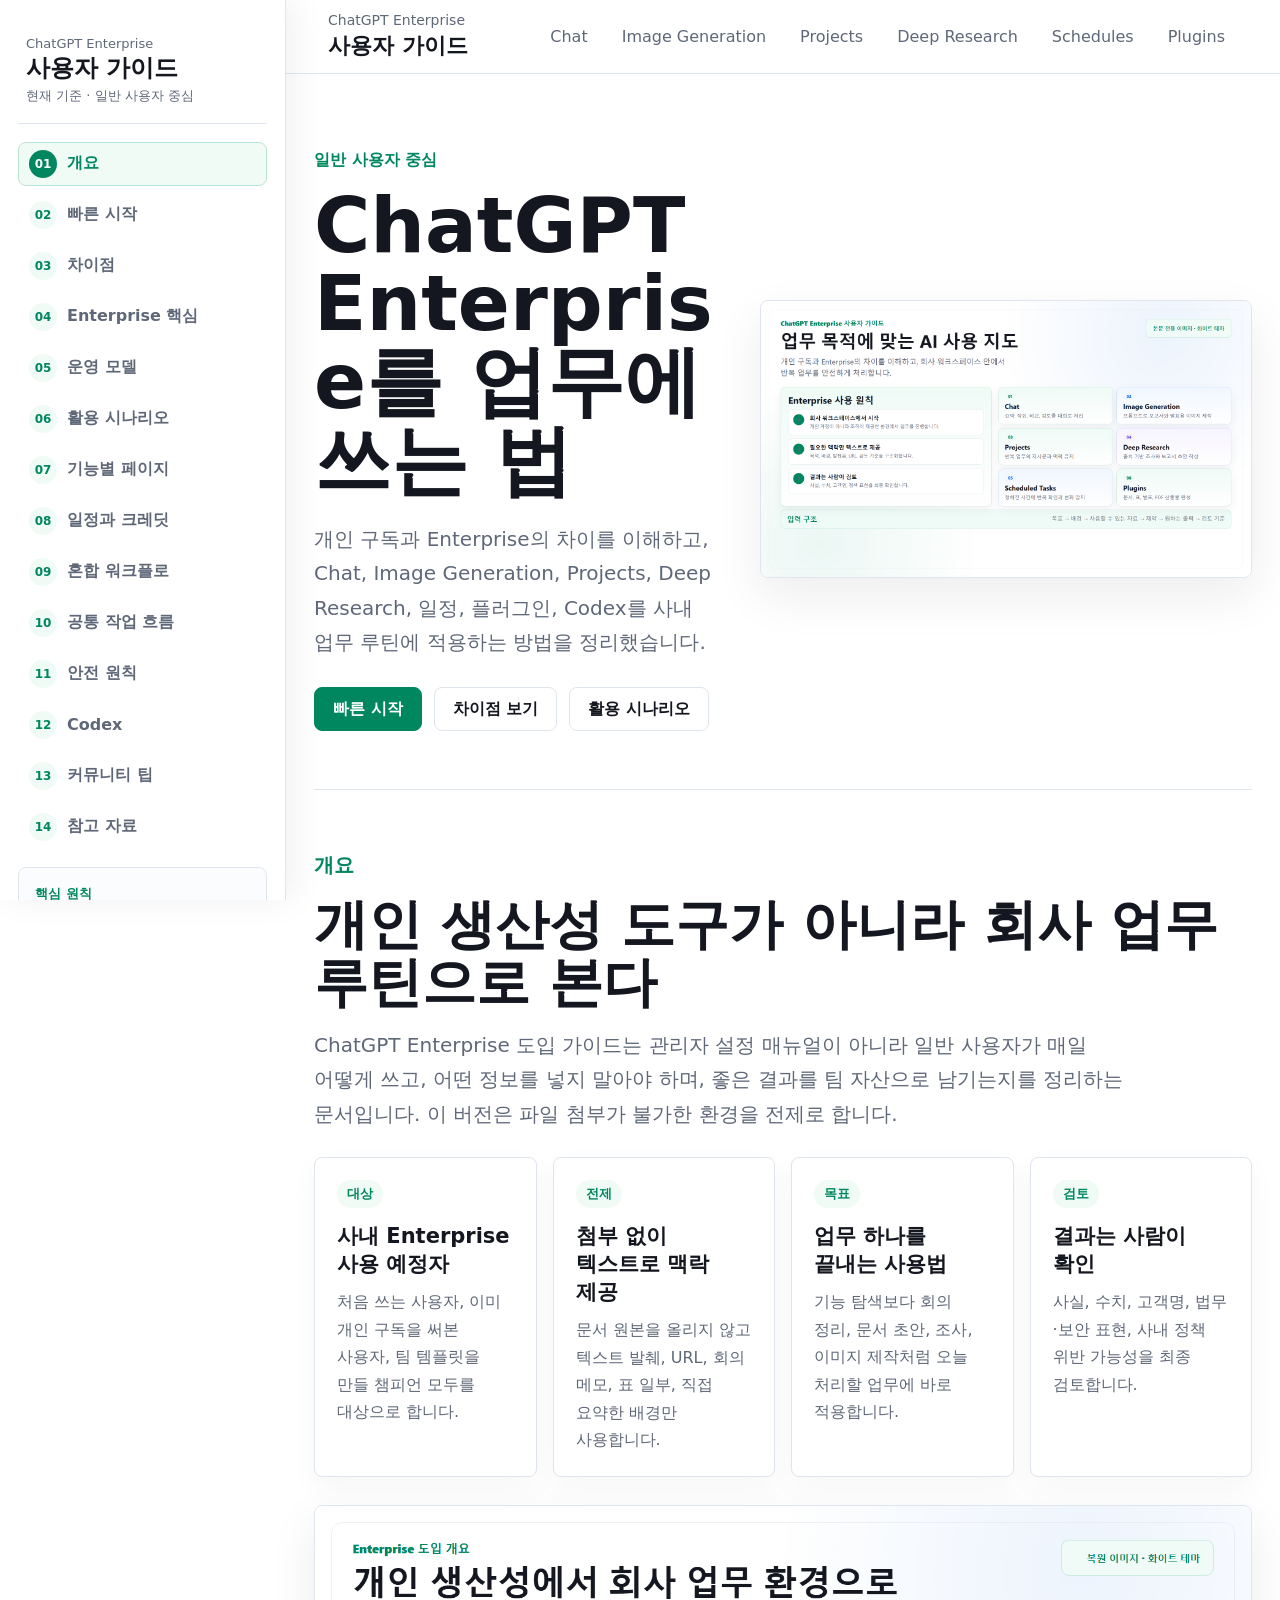
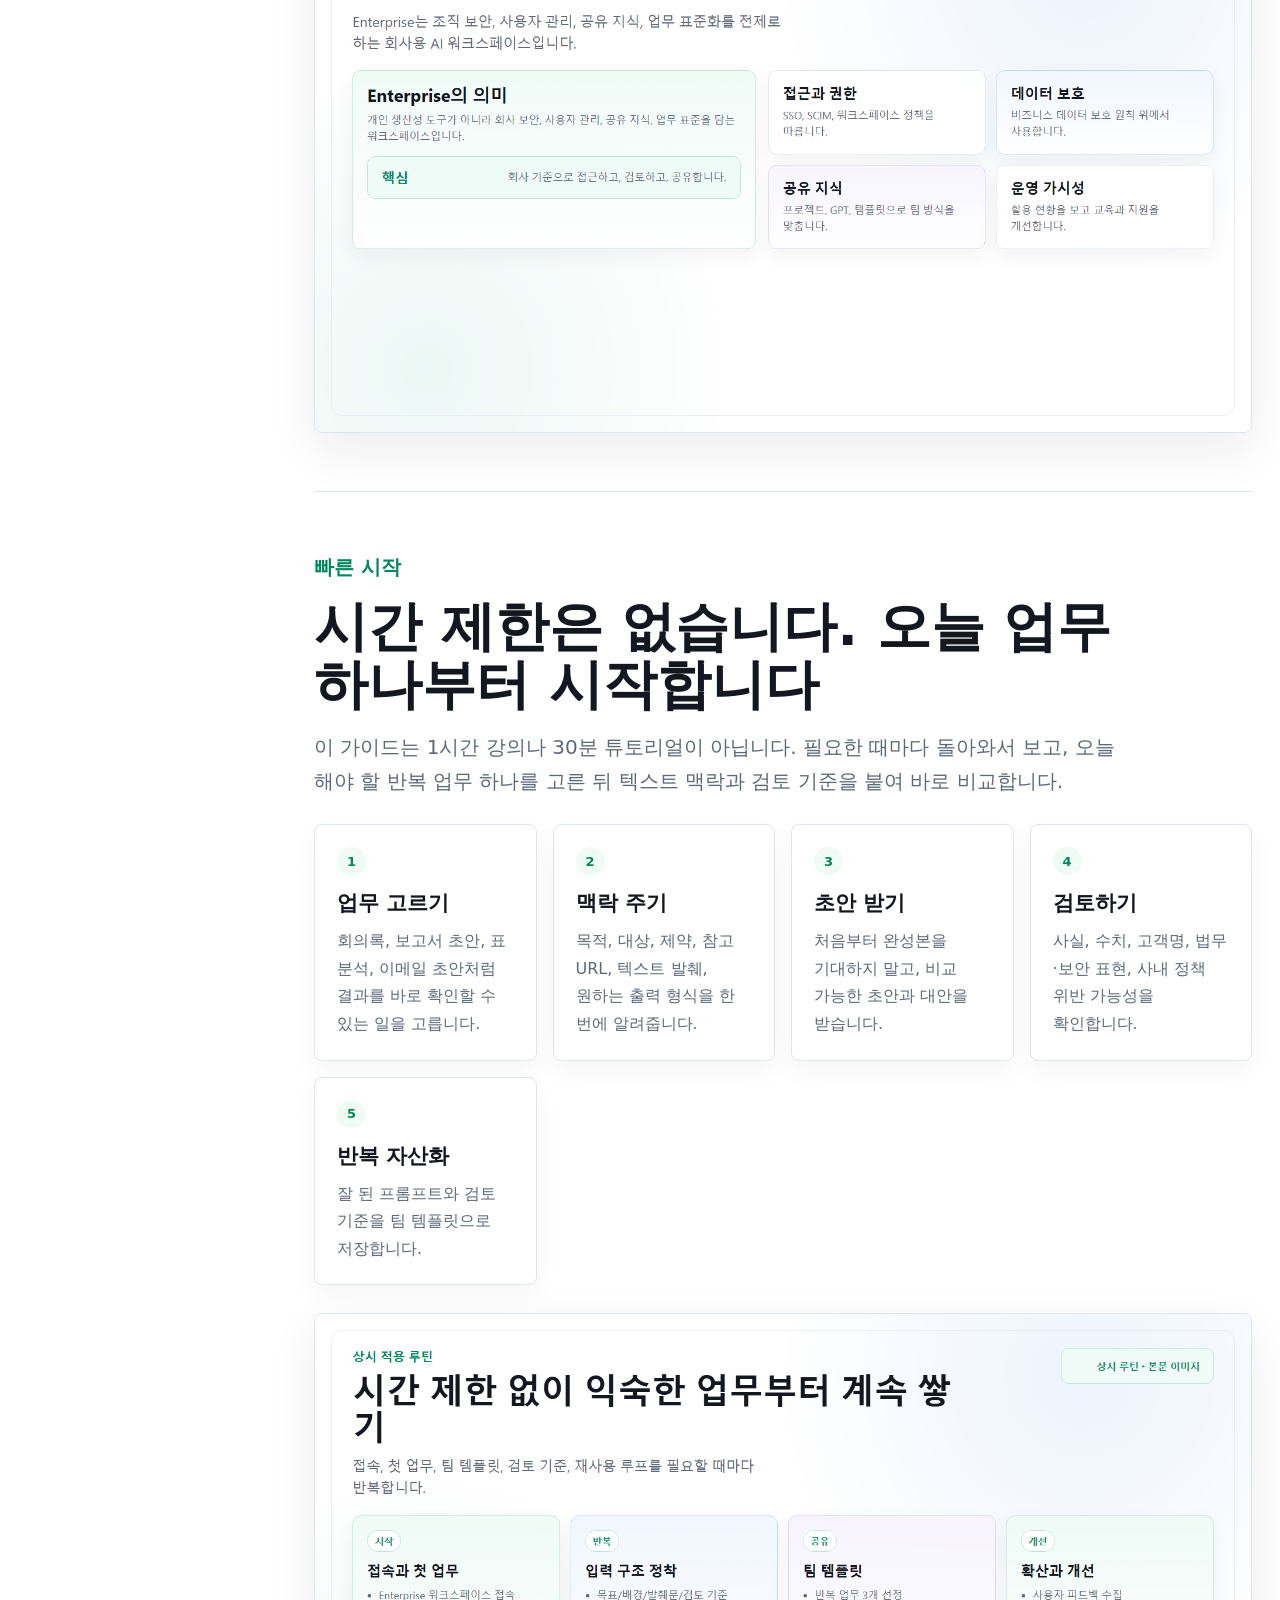
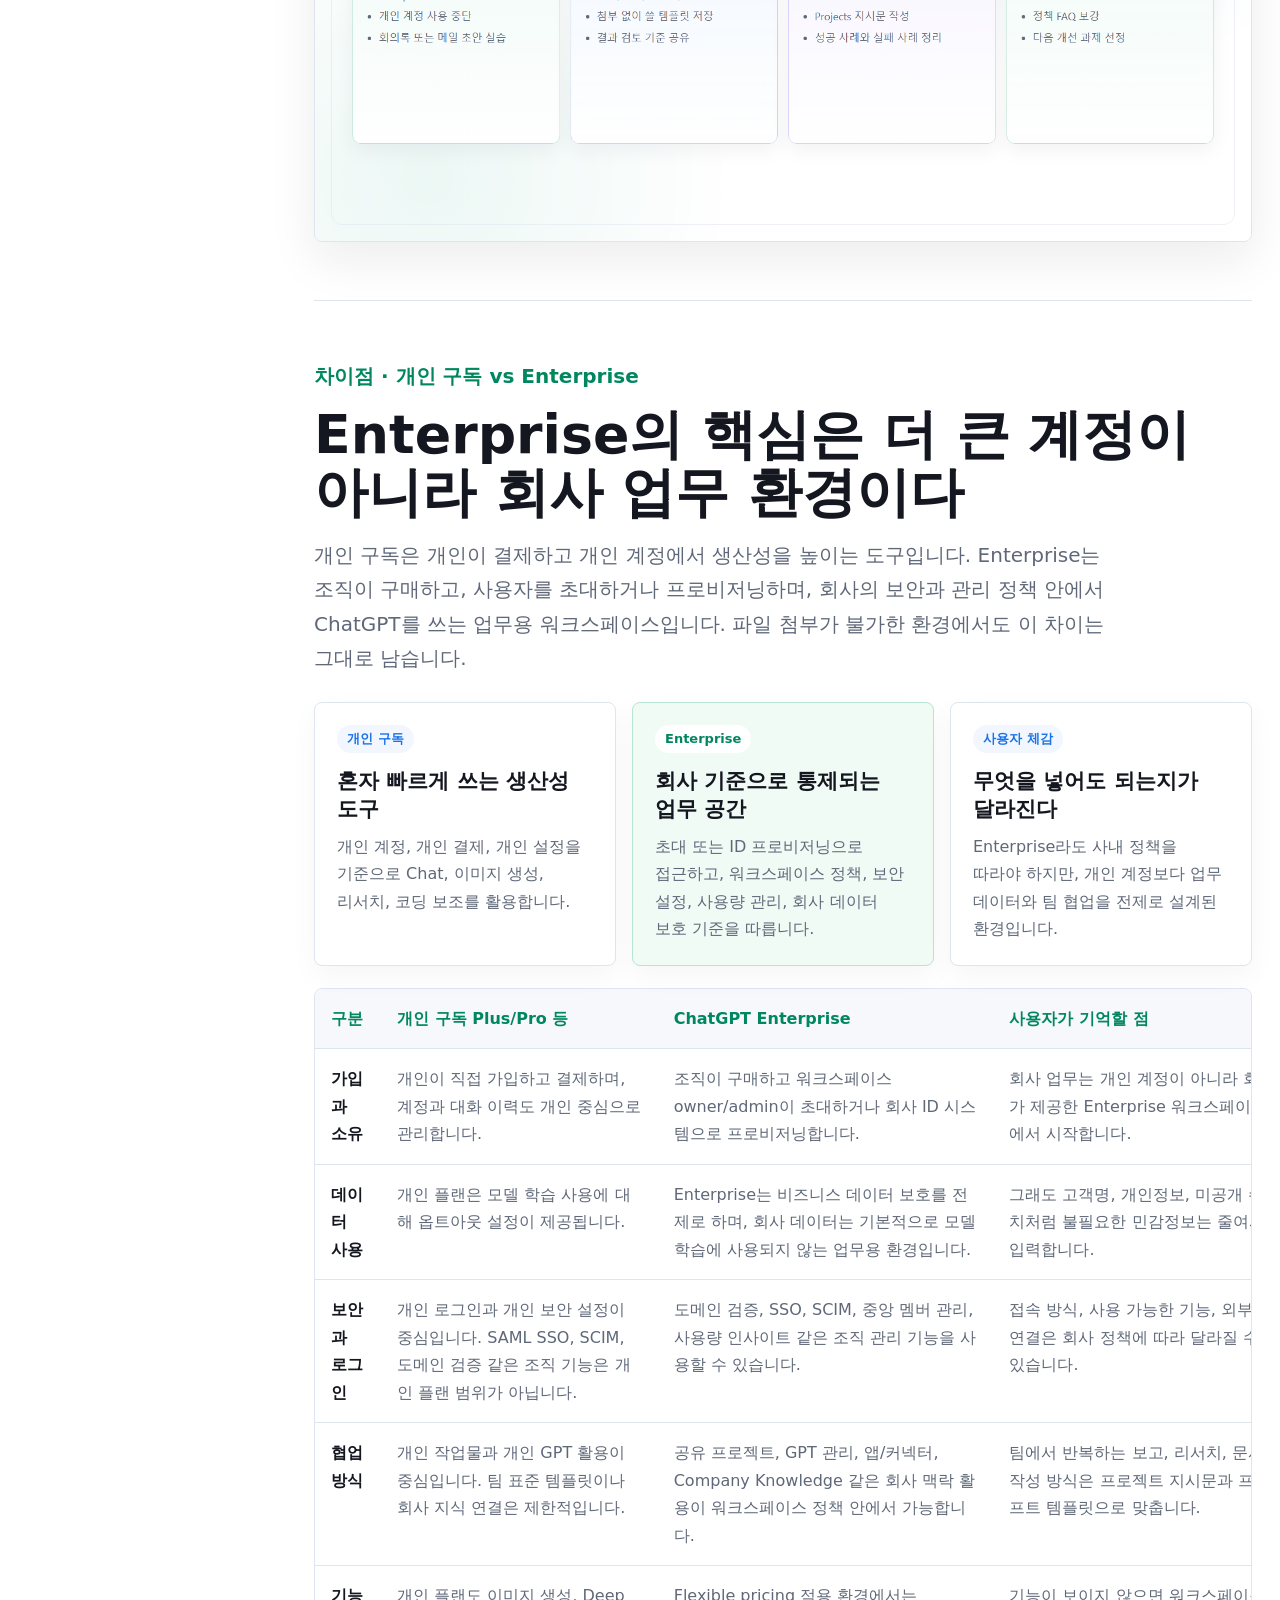
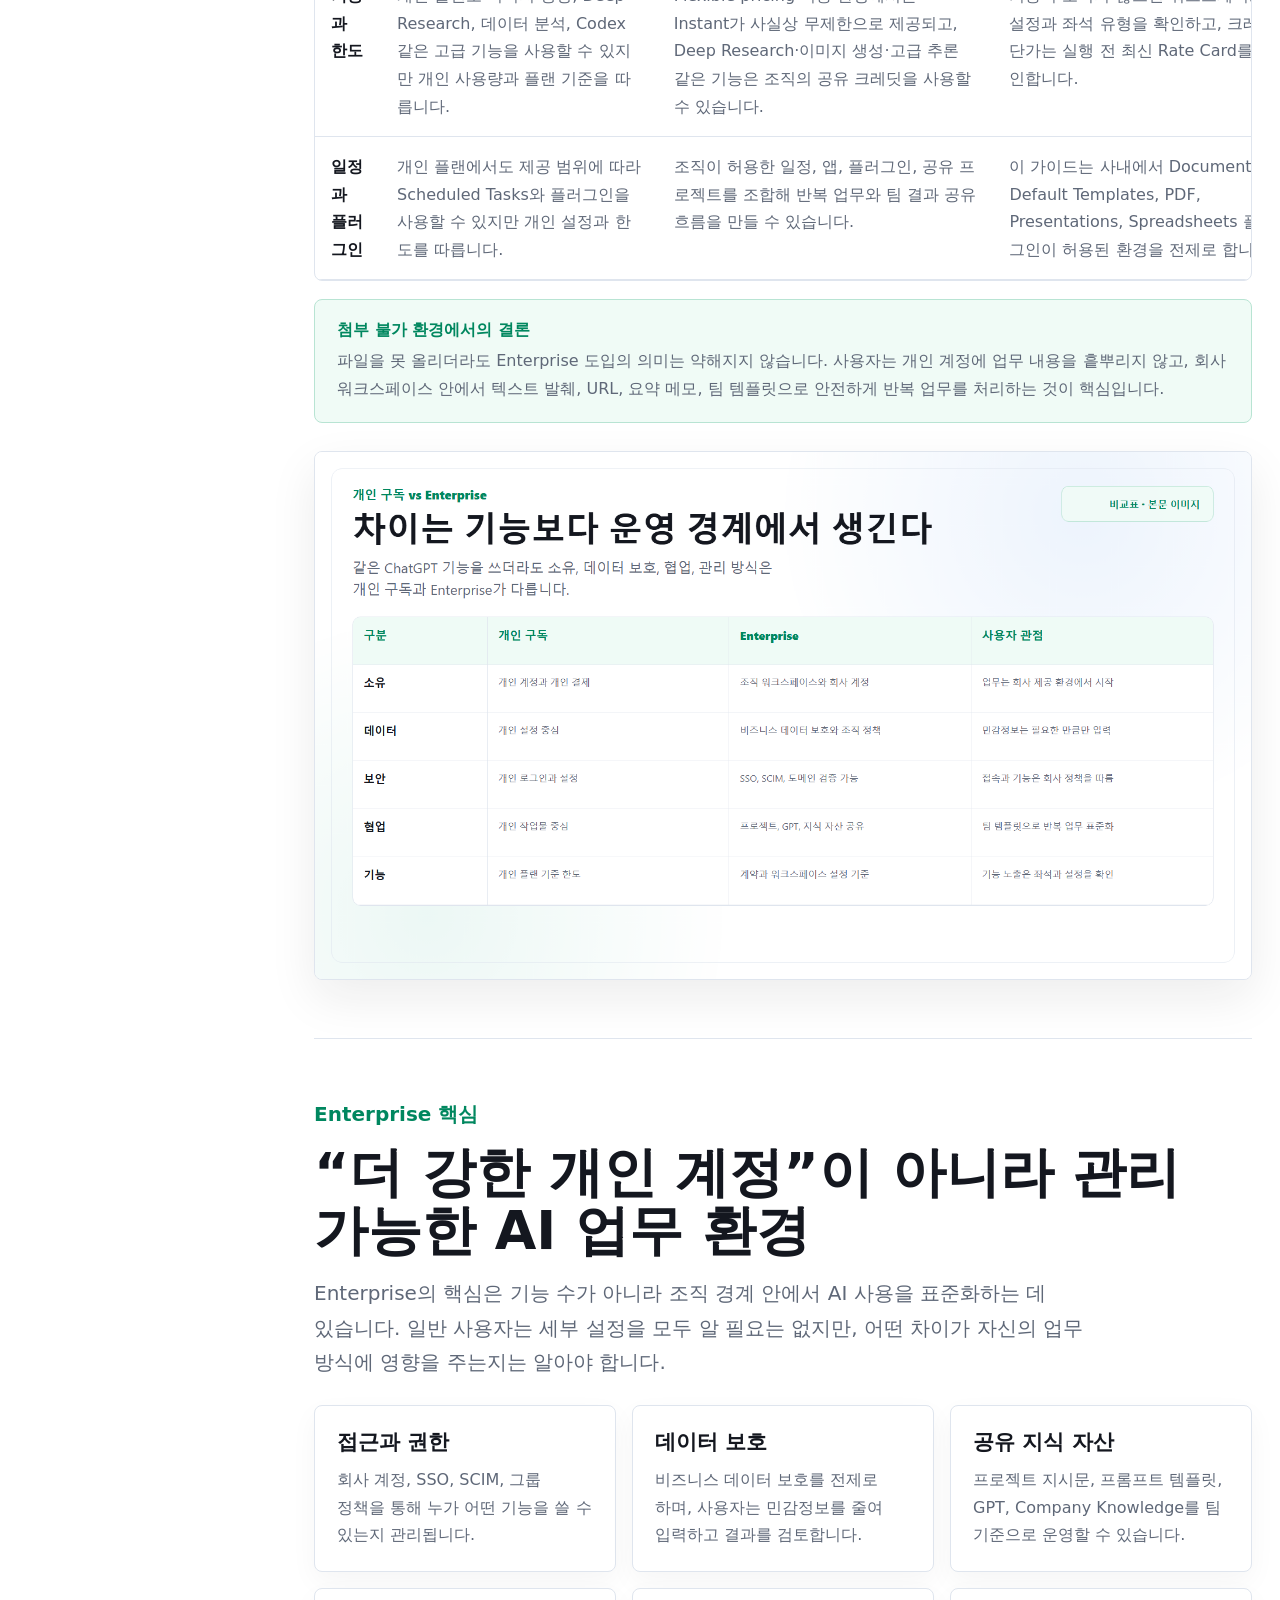
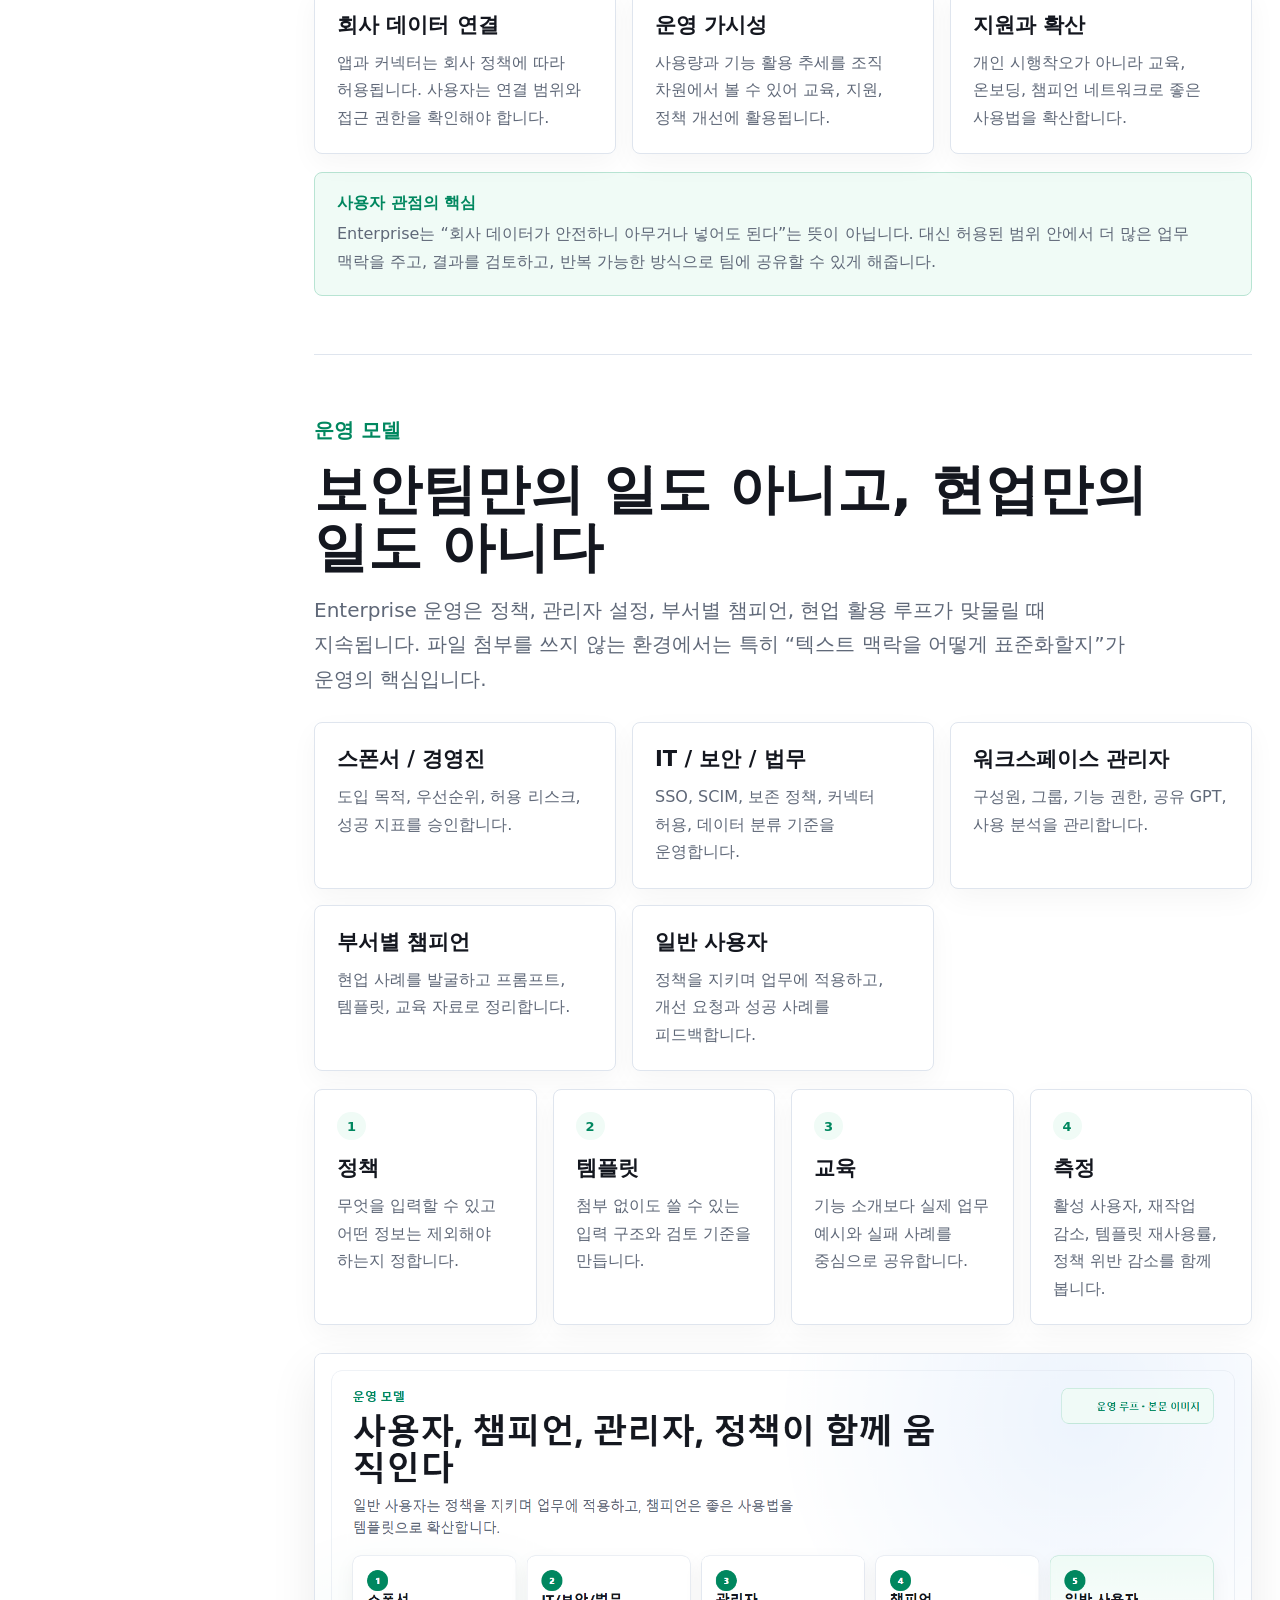
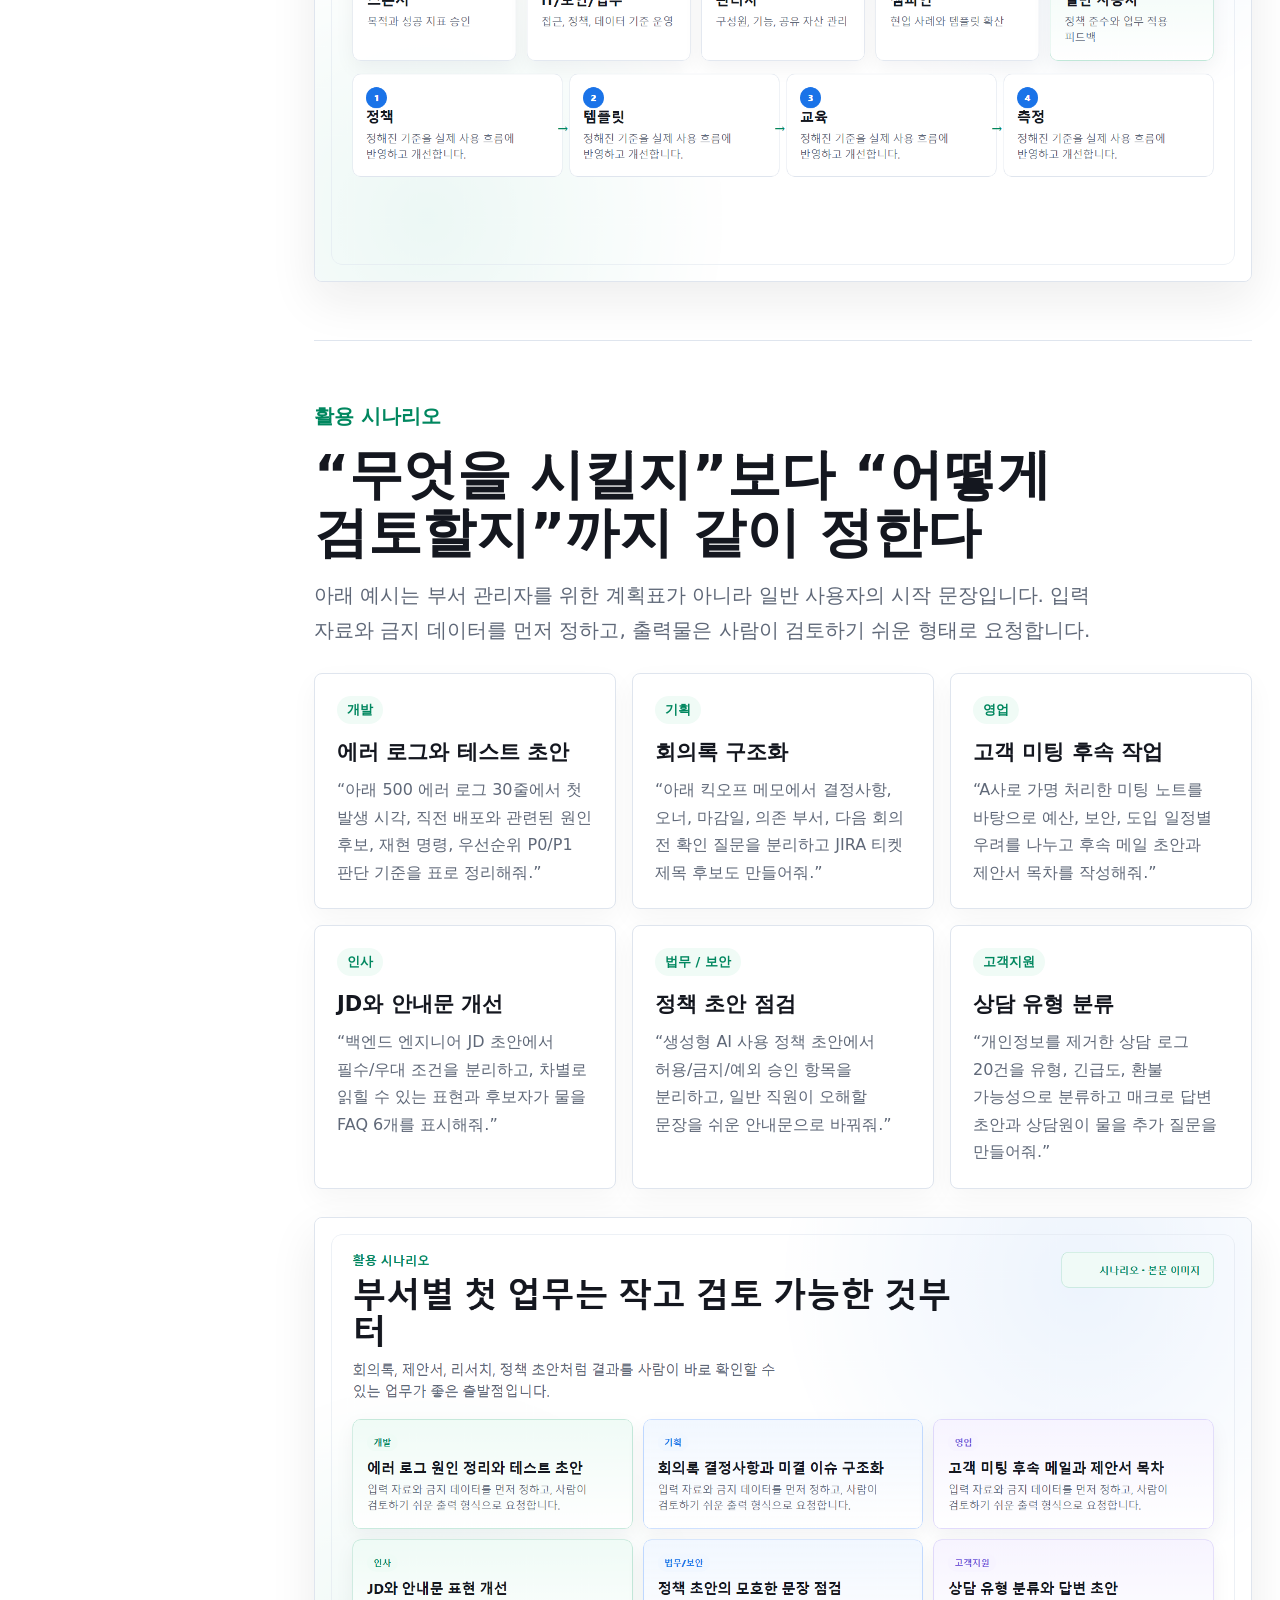
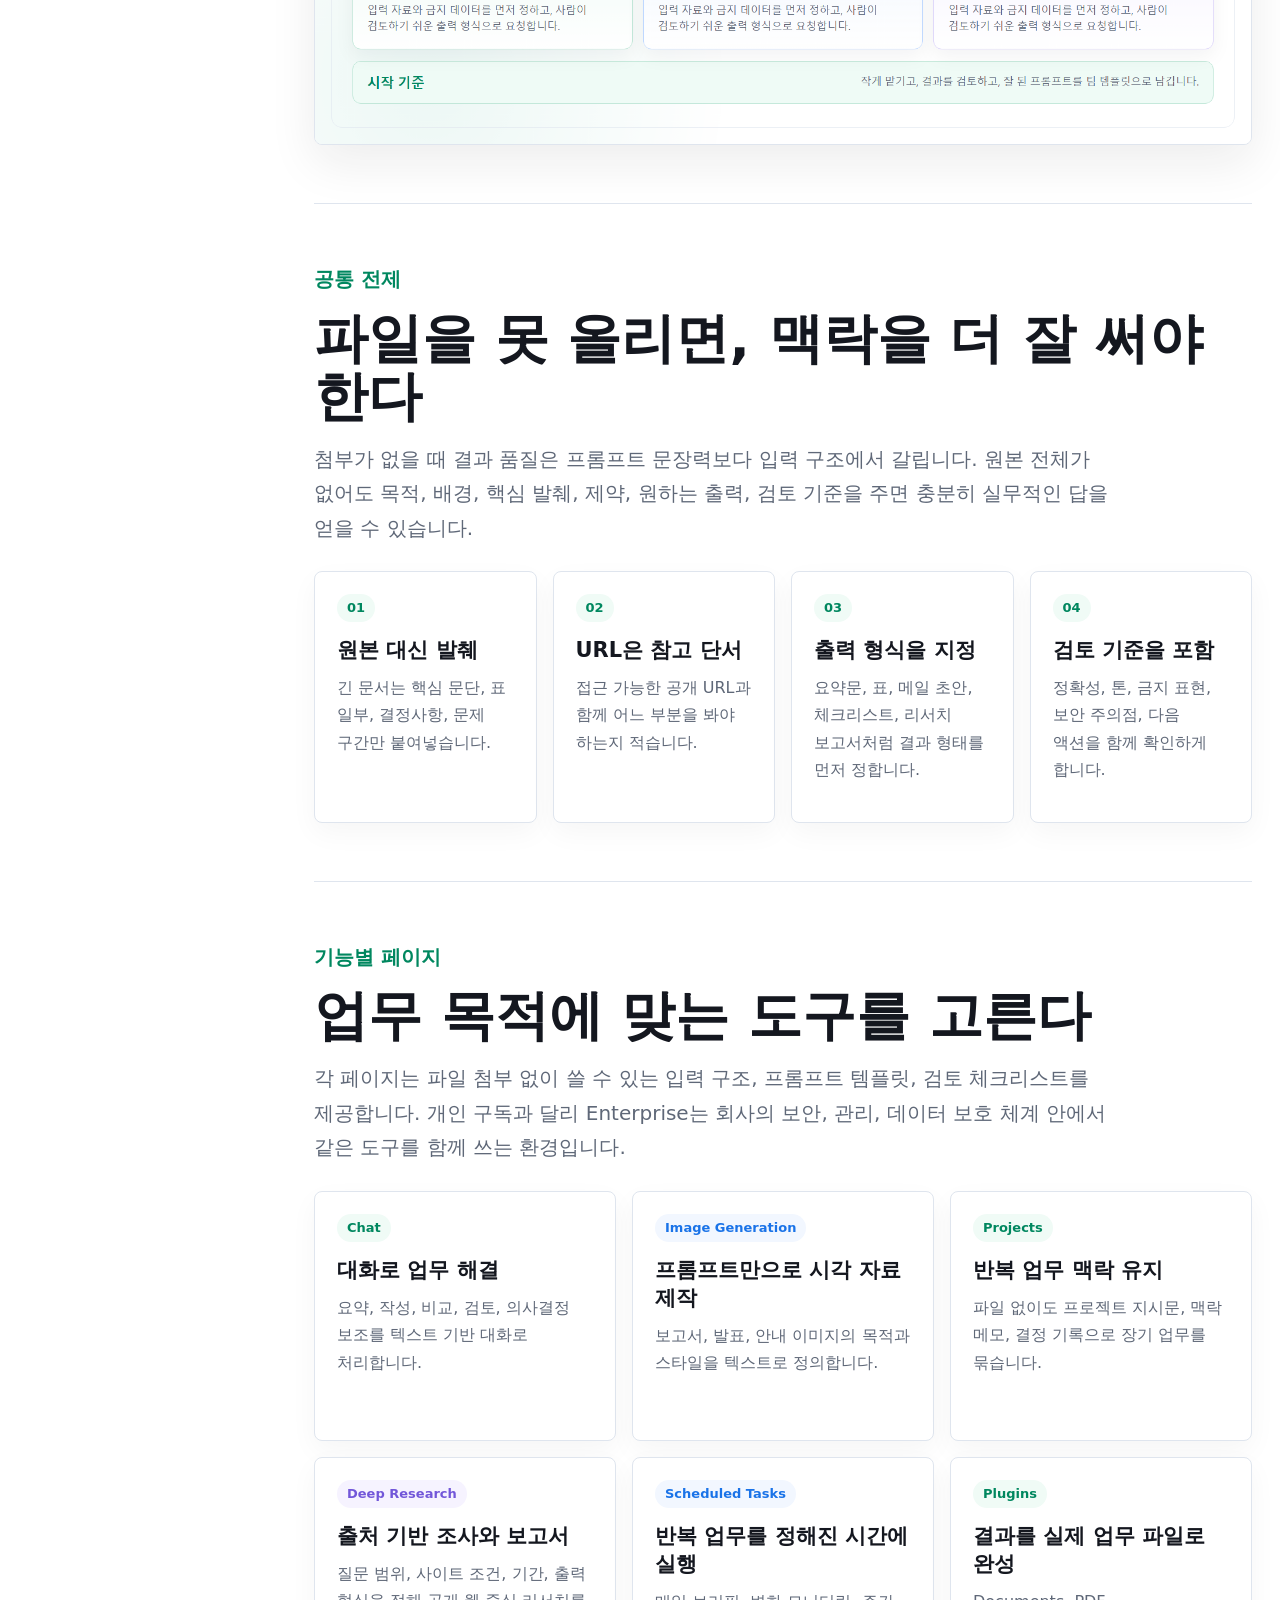
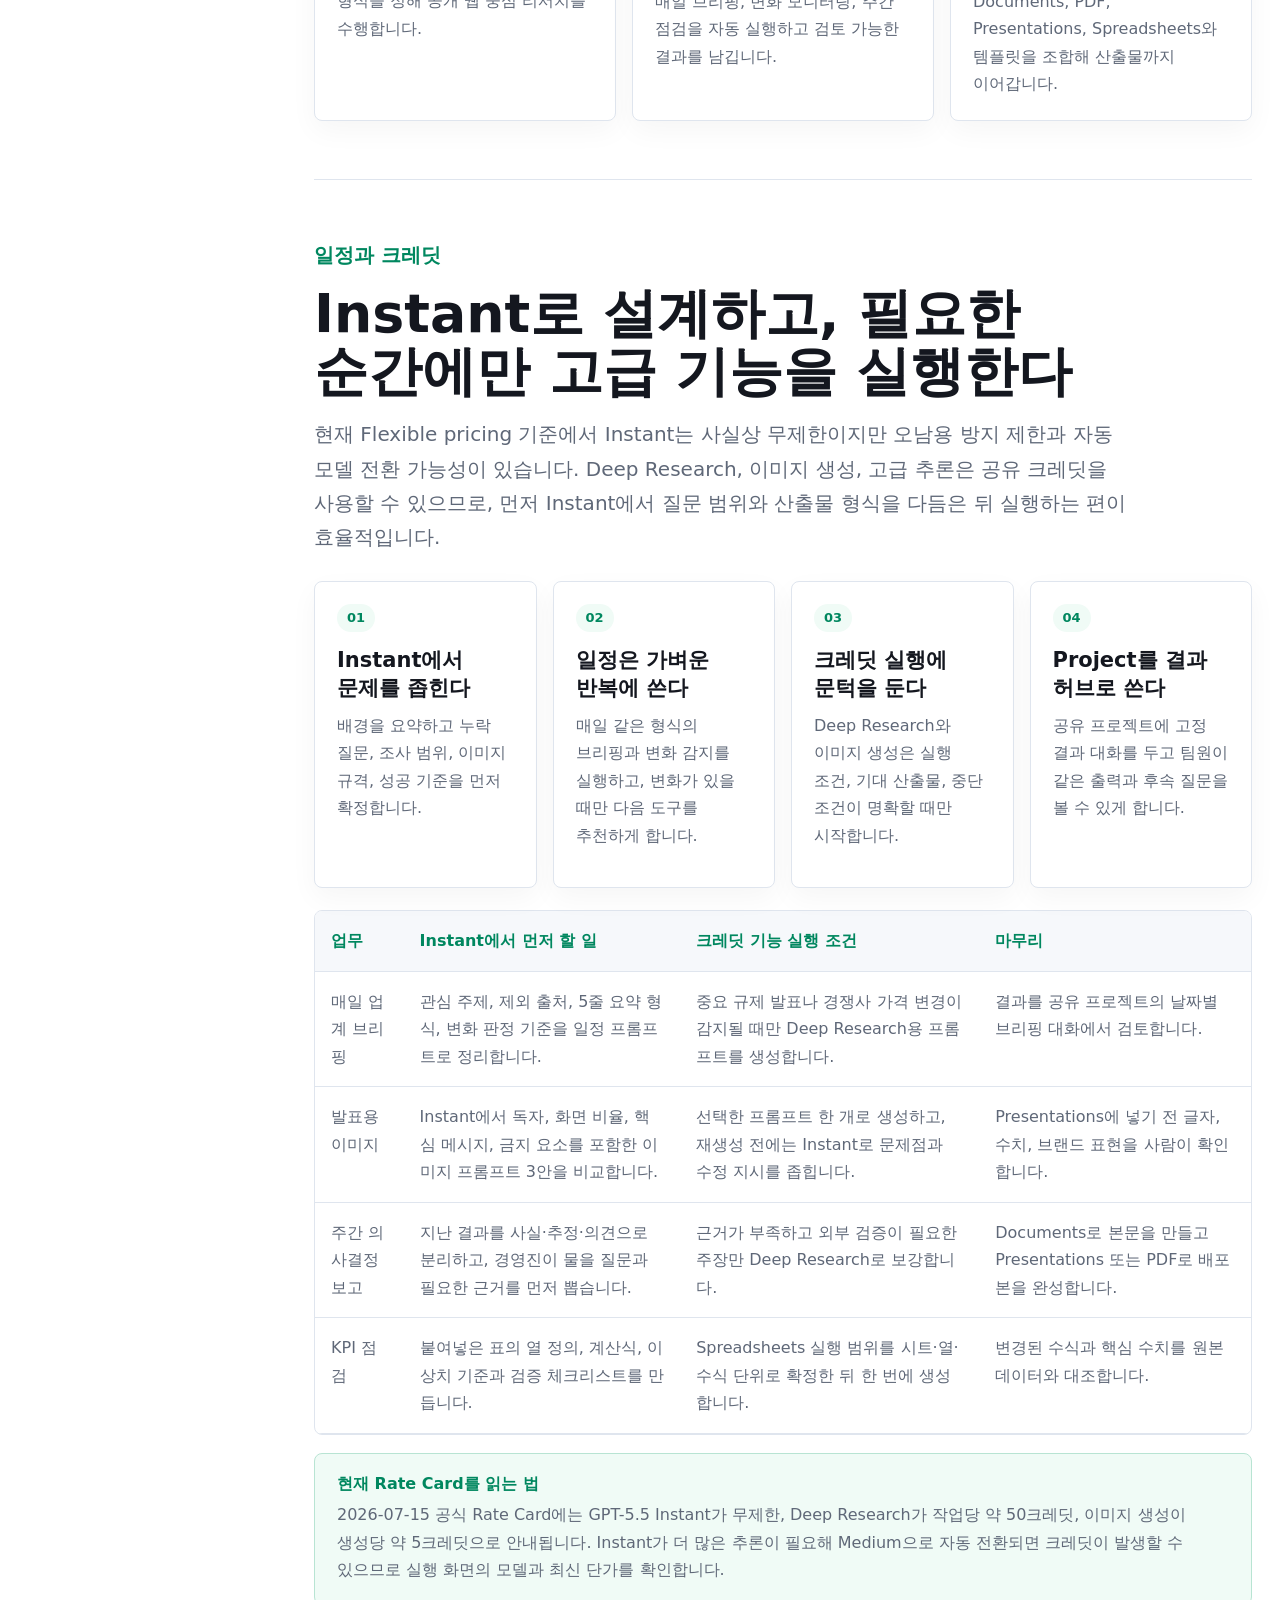
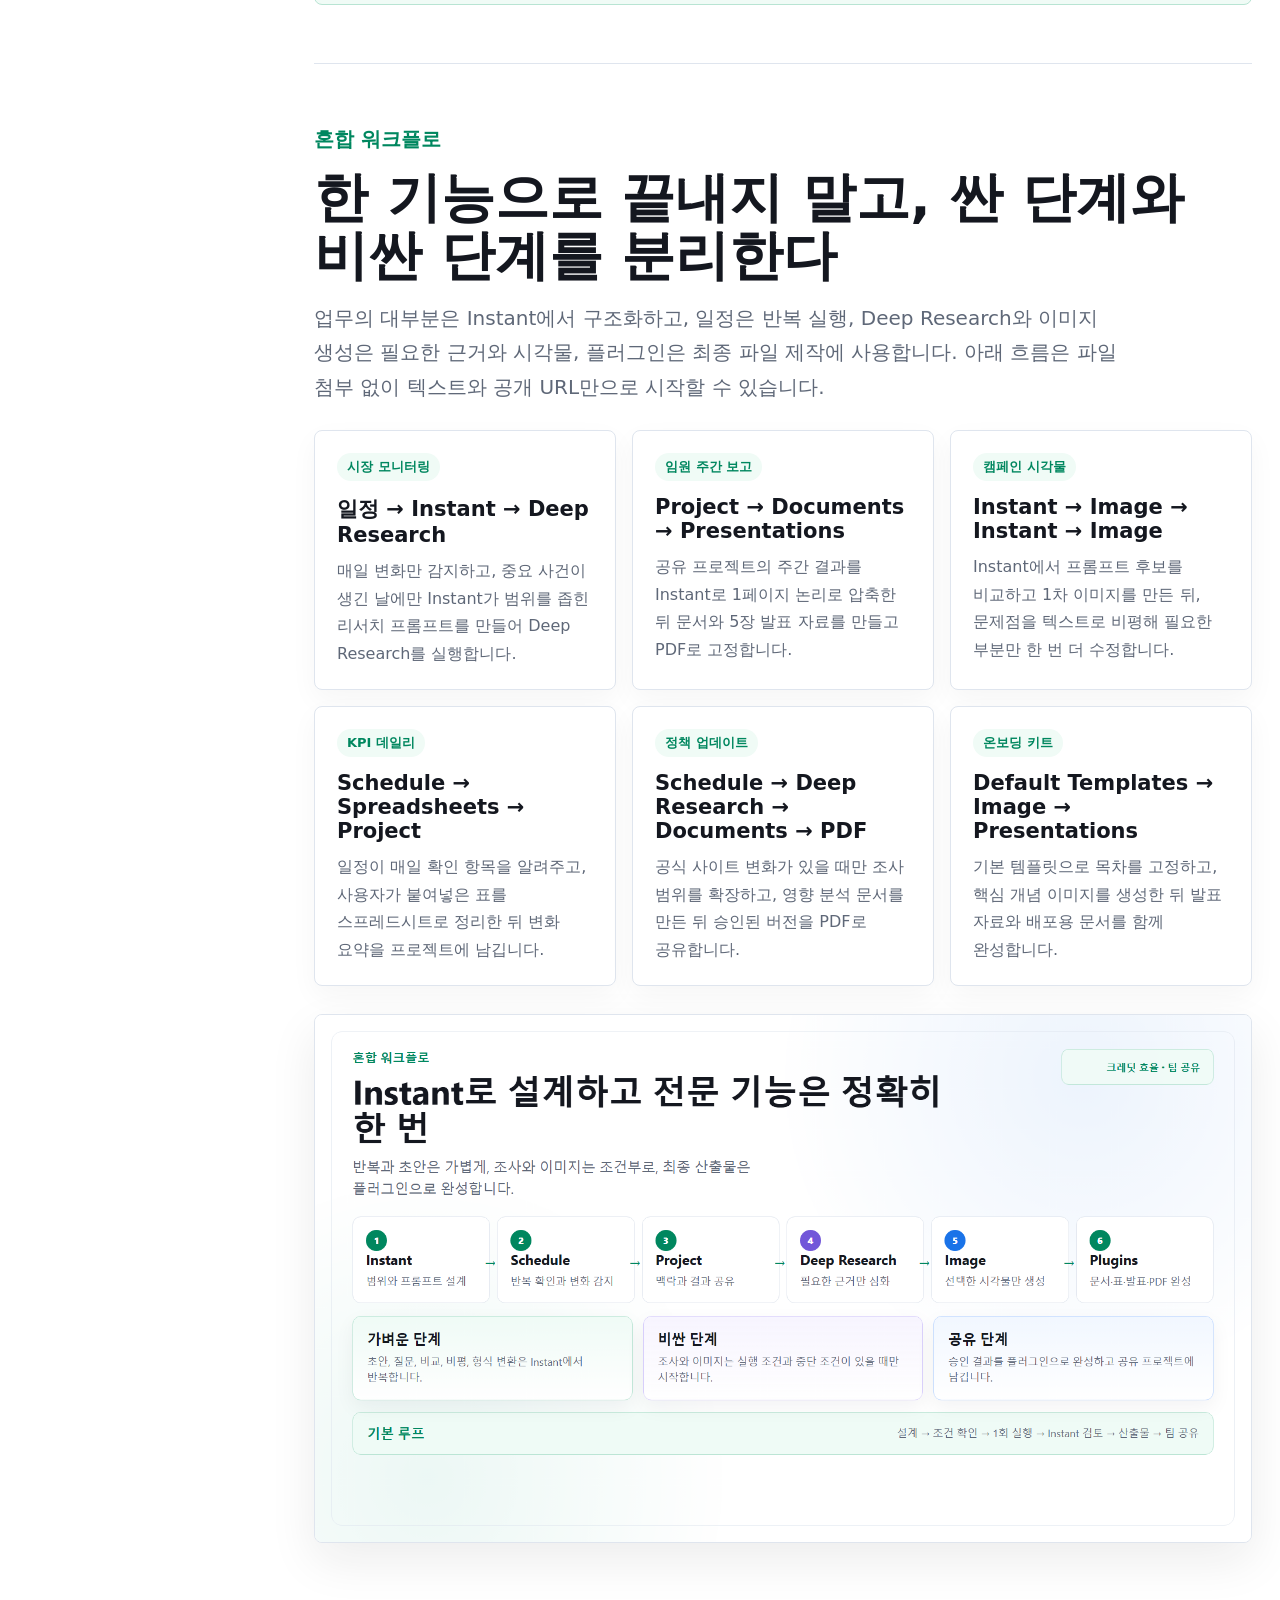
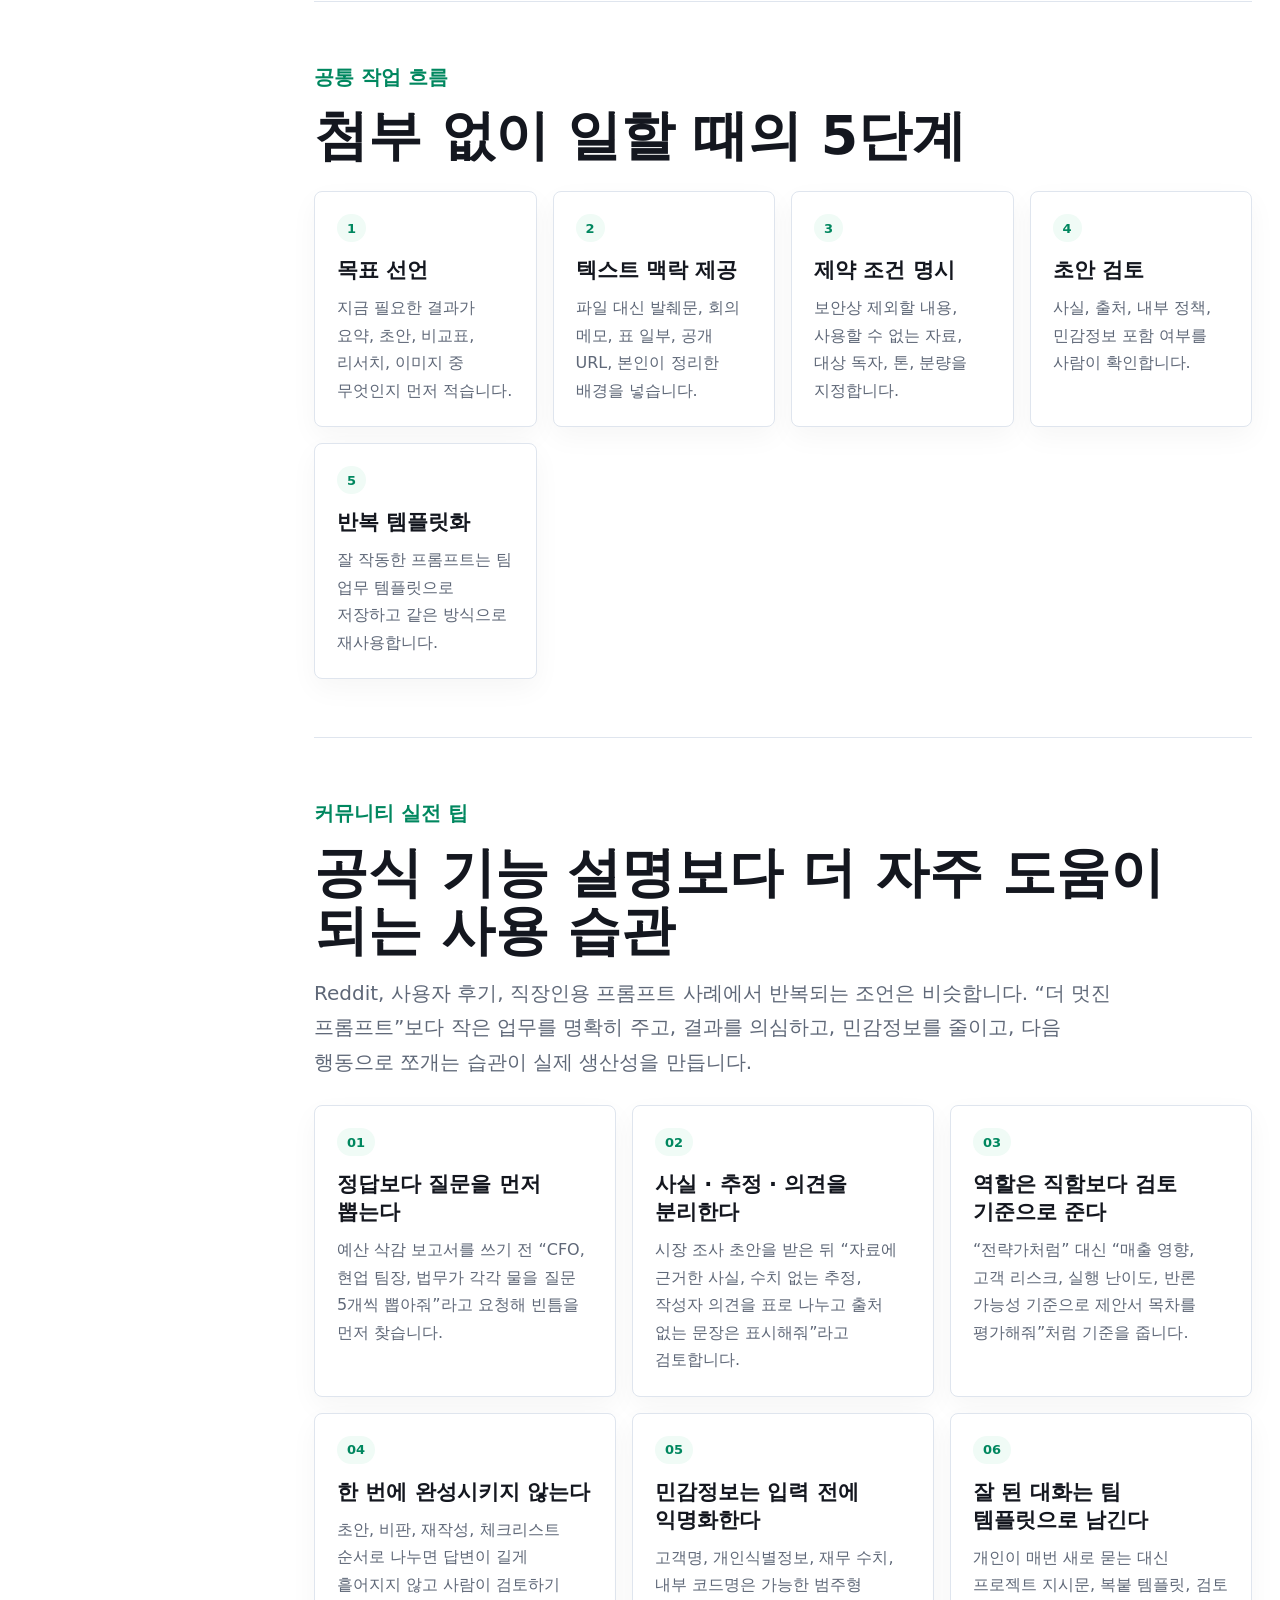
==== commit e9d2345b: "Add schedules plugins and credit workflows" ====
--- a/index.html
+++ b/index.html
@@ -6,7 +6,7 @@
     <title>ChatGPT Enterprise 사용자 가이드</title>
     <meta
       name="description"
-      content="파일 첨부가 불가한 환경에서 ChatGPT Enterprise의 Chat, Image Generation, Projects, Deep Research를 업무에 활용하는 화이트 테마 사용자 가이드"
+      content="파일 첨부가 불가한 환경에서 ChatGPT Enterprise의 Chat, Image Generation, Projects, Deep Research, Scheduled Tasks, Plugins를 업무에 활용하는 화이트 테마 사용자 가이드"
     />
     <link rel="icon" href="data:image/svg+xml,%3Csvg xmlns='http://www.w3.org/2000/svg' viewBox='0 0 64 64'%3E%3Crect width='64' height='64' rx='14' fill='%23ffffff'/%3E%3Cpath d='M17 33c0-9 6.7-16 15-16s15 7 15 16-6.7 14-15 14-15-5-15-14Z' fill='none' stroke='%2300875f' stroke-width='5'/%3E%3Cpath d='M24 30h16M24 38h12' stroke='%231a73e8' stroke-width='5' stroke-linecap='round'/%3E%3C/svg%3E" />
     <link rel="stylesheet" href="styles.css" />
@@ -26,11 +26,13 @@
         <a href="#operating-model" data-guide-link><span>05</span>운영 모델</a>
         <a href="#scenarios" data-guide-link><span>06</span>활용 시나리오</a>
         <a href="#features" data-guide-link><span>07</span>기능별 페이지</a>
-        <a href="#workflow" data-guide-link><span>08</span>공통 작업 흐름</a>
-        <a href="#safety" data-guide-link><span>09</span>안전 원칙</a>
-        <a href="#codex-updates" data-guide-link><span>10</span>Codex</a>
-        <a href="#community-playbook" data-guide-link><span>11</span>커뮤니티 팁</a>
-        <a href="#sources" data-guide-link><span>12</span>참고 자료</a>
+        <a href="#schedules-and-credits" data-guide-link><span>08</span>일정과 크레딧</a>
+        <a href="#mixed-workflows" data-guide-link><span>09</span>혼합 워크플로</a>
+        <a href="#workflow" data-guide-link><span>10</span>공통 작업 흐름</a>
+        <a href="#safety" data-guide-link><span>11</span>안전 원칙</a>
+        <a href="#codex-updates" data-guide-link><span>12</span>Codex</a>
+        <a href="#community-playbook" data-guide-link><span>13</span>커뮤니티 팁</a>
+        <a href="#sources" data-guide-link><span>14</span>참고 자료</a>
       </nav>
       <div class="guide-sidebar-note">
         <span>핵심 원칙</span>
@@ -48,6 +50,8 @@
         <a href="./pages/image-generation.html">Image Generation</a>
         <a href="./pages/projects.html">Projects</a>
         <a href="./pages/deep-research.html">Deep Research</a>
+        <a href="./pages/scheduled-tasks.html">Schedules</a>
+        <a href="./pages/plugins.html">Plugins</a>
       </nav>
     </header>
 
@@ -58,7 +62,7 @@
           <h1>ChatGPT Enterprise를 업무에 쓰는 법</h1>
           <p class="hero-lead">
             개인 구독과 Enterprise의 차이를 이해하고, Chat, Image Generation, Projects,
-            Deep Research, Codex를 시간 제한 없이 사내 업무 루틴에 적용하는 방법을 정리했습니다.
+            Deep Research, 일정, 플러그인, Codex를 사내 업무 루틴에 적용하는 방법을 정리했습니다.
           </p>
           <div class="hero-actions">
             <a class="button primary" href="#quick-start">빠른 시작</a>
@@ -218,8 +222,14 @@
               <tr>
                 <td>기능과 한도</td>
                 <td>개인 플랜도 이미지 생성, Deep Research, 데이터 분석, Codex 같은 고급 기능을 사용할 수 있지만 개인 사용량과 플랜 기준을 따릅니다.</td>
-                <td>고급 도구, 더 높은 업무 사용량, 긴 컨텍스트, 회사 데이터 연결, 지원과 온보딩이 Enterprise 계약과 워크스페이스 설정에 따라 제공됩니다.</td>
-                <td>기능이 보이지 않으면 “내 계정 문제”로 단정하지 말고 워크스페이스 설정과 좌석 유형을 먼저 확인합니다.</td>
+                <td>Flexible pricing 적용 환경에서는 Instant가 사실상 무제한으로 제공되고, Deep Research·이미지 생성·고급 추론 같은 기능은 조직의 공유 크레딧을 사용할 수 있습니다.</td>
+                <td>기능이 보이지 않으면 워크스페이스 설정과 좌석 유형을 확인하고, 크레딧 단가는 실행 전 최신 Rate Card를 확인합니다.</td>
+              </tr>
+              <tr>
+                <td>일정과 플러그인</td>
+                <td>개인 플랜에서도 제공 범위에 따라 Scheduled Tasks와 플러그인을 사용할 수 있지만 개인 설정과 한도를 따릅니다.</td>
+                <td>조직이 허용한 일정, 앱, 플러그인, 공유 프로젝트를 조합해 반복 업무와 팀 결과 공유 흐름을 만들 수 있습니다.</td>
+                <td>이 가이드는 사내에서 Documents, Default Templates, PDF, Presentations, Spreadsheets 플러그인이 허용된 환경을 전제로 합니다.</td>
               </tr>
             </tbody>
           </table>
@@ -450,7 +460,141 @@
             <h3>출처 기반 조사와 보고서</h3>
             <p>질문 범위, 사이트 조건, 기간, 출력 형식을 정해 공개 웹 중심 리서치를 수행합니다.</p>
           </a>
-        </div>
+          <a class="feature-card blue" href="./pages/scheduled-tasks.html">
+            <span>Scheduled Tasks</span>
+            <h3>반복 업무를 정해진 시간에 실행</h3>
+            <p>매일 브리핑, 변화 모니터링, 주간 점검을 자동 실행하고 검토 가능한 결과를 남깁니다.</p>
+          </a>
+          <a class="feature-card green" href="./pages/plugins.html">
+            <span>Plugins</span>
+            <h3>결과를 실제 업무 파일로 완성</h3>
+            <p>Documents, PDF, Presentations, Spreadsheets와 템플릿을 조합해 산출물까지 이어갑니다.</p>
+          </a>
+        </div>
+      </section>
+
+      <section id="schedules-and-credits" class="section">
+        <div class="section-head">
+          <p class="eyebrow">일정과 크레딧</p>
+          <h2>Instant로 설계하고, 필요한 순간에만 고급 기능을 실행한다</h2>
+          <p>
+            현재 Flexible pricing 기준에서 Instant는 사실상 무제한이지만 오남용 방지 제한과 자동 모델 전환 가능성이 있습니다.
+            Deep Research, 이미지 생성, 고급 추론은 공유 크레딧을 사용할 수 있으므로, 먼저 Instant에서 질문 범위와 산출물 형식을 다듬은 뒤 실행하는 편이 효율적입니다.
+          </p>
+        </div>
+        <div class="principles">
+          <article>
+            <span>01</span>
+            <h3>Instant에서 문제를 좁힌다</h3>
+            <p>배경을 요약하고 누락 질문, 조사 범위, 이미지 규격, 성공 기준을 먼저 확정합니다.</p>
+          </article>
+          <article>
+            <span>02</span>
+            <h3>일정은 가벼운 반복에 쓴다</h3>
+            <p>매일 같은 형식의 브리핑과 변화 감지를 실행하고, 변화가 있을 때만 다음 도구를 추천하게 합니다.</p>
+          </article>
+          <article>
+            <span>03</span>
+            <h3>크레딧 실행에 문턱을 둔다</h3>
+            <p>Deep Research와 이미지 생성은 실행 조건, 기대 산출물, 중단 조건이 명확할 때만 시작합니다.</p>
+          </article>
+          <article>
+            <span>04</span>
+            <h3>Project를 결과 허브로 쓴다</h3>
+            <p>공유 프로젝트에 고정 결과 대화를 두고 팀원이 같은 출력과 후속 질문을 볼 수 있게 합니다.</p>
+          </article>
+        </div>
+        <div class="table-wrap community-table">
+          <table>
+            <thead>
+              <tr>
+                <th>업무</th>
+                <th>Instant에서 먼저 할 일</th>
+                <th>크레딧 기능 실행 조건</th>
+                <th>마무리</th>
+              </tr>
+            </thead>
+            <tbody>
+              <tr>
+                <td>매일 업계 브리핑</td>
+                <td>관심 주제, 제외 출처, 5줄 요약 형식, 변화 판정 기준을 일정 프롬프트로 정리합니다.</td>
+                <td>중요 규제 발표나 경쟁사 가격 변경이 감지될 때만 Deep Research용 프롬프트를 생성합니다.</td>
+                <td>결과를 공유 프로젝트의 날짜별 브리핑 대화에서 검토합니다.</td>
+              </tr>
+              <tr>
+                <td>발표용 이미지</td>
+                <td>Instant에서 독자, 화면 비율, 핵심 메시지, 금지 요소를 포함한 이미지 프롬프트 3안을 비교합니다.</td>
+                <td>선택한 프롬프트 한 개로 생성하고, 재생성 전에는 Instant로 문제점과 수정 지시를 좁힙니다.</td>
+                <td>Presentations에 넣기 전 글자, 수치, 브랜드 표현을 사람이 확인합니다.</td>
+              </tr>
+              <tr>
+                <td>주간 의사결정 보고</td>
+                <td>지난 결과를 사실·추정·의견으로 분리하고, 경영진이 물을 질문과 필요한 근거를 먼저 뽑습니다.</td>
+                <td>근거가 부족하고 외부 검증이 필요한 주장만 Deep Research로 보강합니다.</td>
+                <td>Documents로 본문을 만들고 Presentations 또는 PDF로 배포본을 완성합니다.</td>
+              </tr>
+              <tr>
+                <td>KPI 점검</td>
+                <td>붙여넣은 표의 열 정의, 계산식, 이상치 기준과 검증 체크리스트를 만듭니다.</td>
+                <td>Spreadsheets 실행 범위를 시트·열·수식 단위로 확정한 뒤 한 번에 생성합니다.</td>
+                <td>변경된 수식과 핵심 수치를 원본 데이터와 대조합니다.</td>
+              </tr>
+            </tbody>
+          </table>
+        </div>
+        <div class="difference-note">
+          <strong>현재 Rate Card를 읽는 법</strong>
+          <p>
+            2026-07-15 공식 Rate Card에는 GPT-5.5 Instant가 무제한, Deep Research가 작업당 약 50크레딧,
+            이미지 생성이 생성당 약 5크레딧으로 안내됩니다. Instant가 더 많은 추론이 필요해 Medium으로 자동 전환되면 크레딧이 발생할 수 있으므로 실행 화면의 모델과 최신 단가를 확인합니다.
+          </p>
+        </div>
+      </section>
+
+      <section id="mixed-workflows" class="section">
+        <div class="section-head">
+          <p class="eyebrow">혼합 워크플로</p>
+          <h2>한 기능으로 끝내지 말고, 싼 단계와 비싼 단계를 분리한다</h2>
+          <p>
+            업무의 대부분은 Instant에서 구조화하고, 일정은 반복 실행, Deep Research와 이미지 생성은 필요한 근거와 시각물,
+            플러그인은 최종 파일 제작에 사용합니다. 아래 흐름은 파일 첨부 없이 텍스트와 공개 URL만으로 시작할 수 있습니다.
+          </p>
+        </div>
+        <div class="scenario-grid">
+          <article class="note-card">
+            <span>시장 모니터링</span>
+            <h3>일정 → Instant → Deep Research</h3>
+            <p>매일 변화만 감지하고, 중요 사건이 생긴 날에만 Instant가 범위를 좁힌 리서치 프롬프트를 만들어 Deep Research를 실행합니다.</p>
+          </article>
+          <article class="note-card">
+            <span>임원 주간 보고</span>
+            <h3>Project → Documents → Presentations</h3>
+            <p>공유 프로젝트의 주간 결과를 Instant로 1페이지 논리로 압축한 뒤 문서와 5장 발표 자료를 만들고 PDF로 고정합니다.</p>
+          </article>
+          <article class="note-card">
+            <span>캠페인 시각물</span>
+            <h3>Instant → Image → Instant → Image</h3>
+            <p>Instant에서 프롬프트 후보를 비교하고 1차 이미지를 만든 뒤, 문제점을 텍스트로 비평해 필요한 부분만 한 번 더 수정합니다.</p>
+          </article>
+          <article class="note-card">
+            <span>KPI 데일리</span>
+            <h3>Schedule → Spreadsheets → Project</h3>
+            <p>일정이 매일 확인 항목을 알려주고, 사용자가 붙여넣은 표를 스프레드시트로 정리한 뒤 변화 요약을 프로젝트에 남깁니다.</p>
+          </article>
+          <article class="note-card">
+            <span>정책 업데이트</span>
+            <h3>Schedule → Deep Research → Documents → PDF</h3>
+            <p>공식 사이트 변화가 있을 때만 조사 범위를 확장하고, 영향 분석 문서를 만든 뒤 승인된 버전을 PDF로 공유합니다.</p>
+          </article>
+          <article class="note-card">
+            <span>온보딩 키트</span>
+            <h3>Default Templates → Image → Presentations</h3>
+            <p>기본 템플릿으로 목차를 고정하고, 핵심 개념 이미지를 생성한 뒤 발표 자료와 배포용 문서를 함께 완성합니다.</p>
+          </article>
+        </div>
+        <figure class="section-visual">
+          <img src="assets/mixed-workflows-white.png" alt="Instant, 일정, Projects, Deep Research, 이미지 생성, 플러그인을 조합하는 화이트 테마 업무 흐름" />
+        </figure>
       </section>
 
       <section id="workflow" class="section">
@@ -657,7 +801,7 @@
       <section id="sources" class="section sources">
         <div class="section-head">
           <p class="eyebrow">참고 자료</p>
-          <h2>기능과 실전 팁 참고 기준일: 2026-06-10</h2>
+          <h2>기능과 실전 팁 참고 기준일: 2026-07-15</h2>
         </div>
         <div class="source-list">
           <a href="https://chatgpt.com/business/enterprise/" target="_blank" rel="noreferrer">ChatGPT Enterprise</a>
@@ -666,6 +810,11 @@
           <a href="https://help.openai.com/en/articles/11084440-chatgpt-image-library" target="_blank" rel="noreferrer">Images in ChatGPT</a>
           <a href="https://help.openai.com/en/articles/10169521-using-projects-in-chatgpt" target="_blank" rel="noreferrer">Projects in ChatGPT</a>
           <a href="https://help.openai.com/en/articles/10500283-deep-research-faq" target="_blank" rel="noreferrer">Deep Research FAQ</a>
+          <a href="https://help.openai.com/en/articles/10291617-tasks-in-chatgpt" target="_blank" rel="noreferrer">Scheduled Tasks in ChatGPT</a>
+          <a href="https://help.openai.com/en/articles/11487671" target="_blank" rel="noreferrer">Enterprise flexible pricing</a>
+          <a href="https://help.openai.com/en/articles/11481834" target="_blank" rel="noreferrer">ChatGPT Rate Card</a>
+          <a href="https://help.openai.com/en/articles/11487775-connectors-in-chatgpt..pdf" target="_blank" rel="noreferrer">Plugins and apps in ChatGPT</a>
+          <a href="https://help.openai.com/en/articles/20001278-creating-and-editing-documents-spreadsheets-and-presentations-with-chatgpt-work" target="_blank" rel="noreferrer">Documents, sheets and presentations</a>
           <a href="https://help.openai.com/en/articles/11369540" target="_blank" rel="noreferrer">Using Codex with your ChatGPT plan</a>
           <a href="https://help.openai.com/en/articles/6825453-chatgpt-release-notes" target="_blank" rel="noreferrer">ChatGPT Release Notes</a>
           <a href="https://www.techradar.com/computing/artificial-intelligence/do-you-use-chatgpt-at-work-try-one-of-these-11-prompts-to-power-up-your-productivity-with-ai" target="_blank" rel="noreferrer">Work prompts 사례</a>
--- a/styles.css
+++ b/styles.css
@@ -344,7 +344,8 @@
 .steps,
 .check-grid,
 .source-list,
-.page-grid {
+.page-grid,
+.plugin-grid {
   display: grid;
   gap: 16px;
 }
@@ -386,6 +387,10 @@
 }
 .page-grid {
   grid-template-columns: repeat(3, 1fr);
+}
+.feature-cards,
+.plugin-grid {
+  grid-template-columns: repeat(3, minmax(0, 1fr));
 }
 .principles article,
 .feature-card,
@@ -482,6 +487,47 @@
 .difference-note p {
   margin-bottom: 0;
 }
+.prompt-followup {
+  margin-top: 42px;
+}
+
+.recipe-list {
+  display: grid;
+  border-top: 1px solid var(--line);
+}
+.workflow-recipe {
+  display: grid;
+  grid-template-columns: minmax(210px, 0.42fr) minmax(0, 1.58fr);
+  gap: 28px;
+  align-items: start;
+  padding: 24px 0;
+  border-bottom: 1px solid var(--line);
+}
+.workflow-recipe > div {
+  display: grid;
+  grid-template-columns: 38px minmax(0, 1fr);
+  gap: 12px;
+  align-items: start;
+}
+.workflow-recipe span {
+  display: inline-flex;
+  width: 34px;
+  height: 34px;
+  align-items: center;
+  justify-content: center;
+  border-radius: 50%;
+  background: var(--soft-green);
+  color: var(--green);
+  font-size: 12px;
+  font-weight: 900;
+}
+.workflow-recipe h3,
+.workflow-recipe p {
+  margin-bottom: 0;
+}
+.workflow-recipe strong {
+  color: var(--text);
+}
 
 .prompt-panel {
   position: relative;
@@ -627,6 +673,7 @@
   .steps,
   .check-grid,
   .page-grid,
+  .plugin-grid,
   .source-list {
     grid-template-columns: repeat(2, 1fr);
   }
@@ -667,9 +714,14 @@
   .steps,
   .check-grid,
   .page-grid,
+  .plugin-grid,
   .source-list,
   .side-rail {
     grid-template-columns: 1fr;
+  }
+  .workflow-recipe {
+    grid-template-columns: 1fr;
+    gap: 12px;
   }
   .guide-sidebar {
     width: min(100vw - 28px, 1360px);
